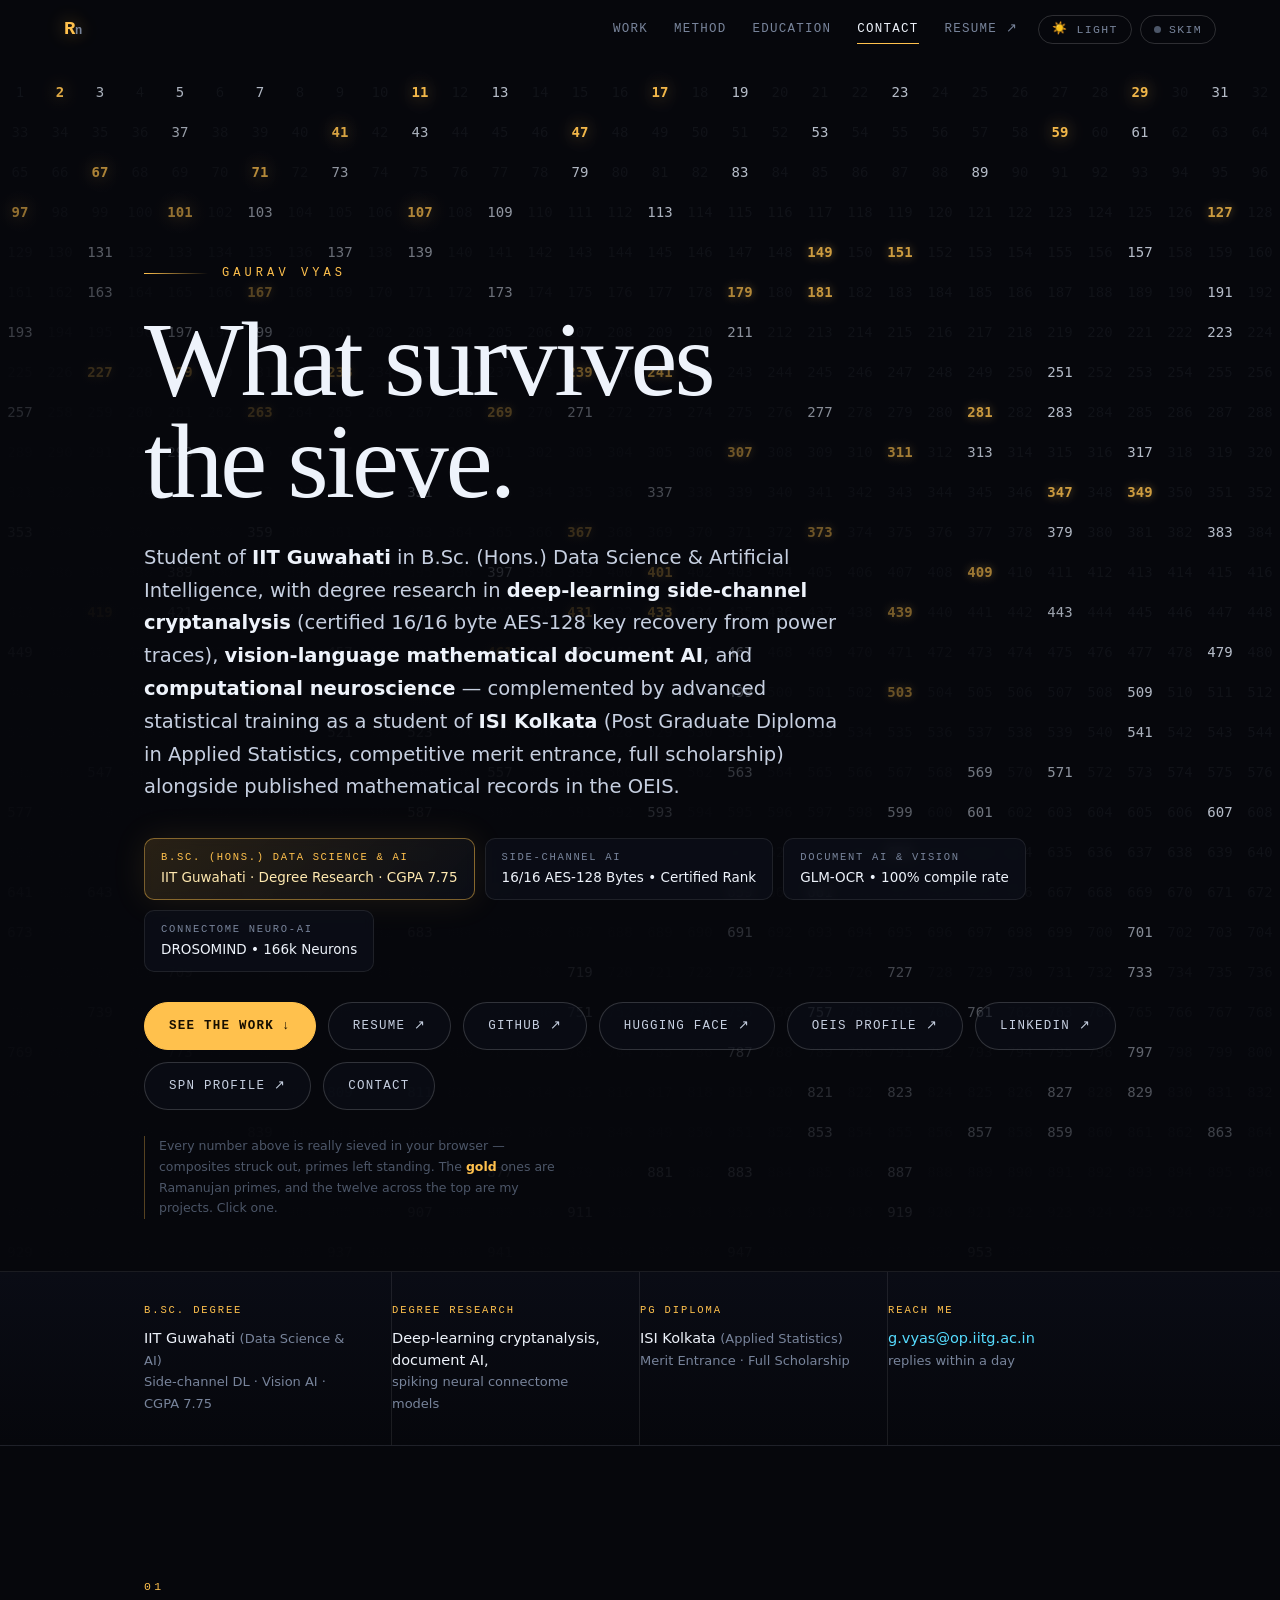
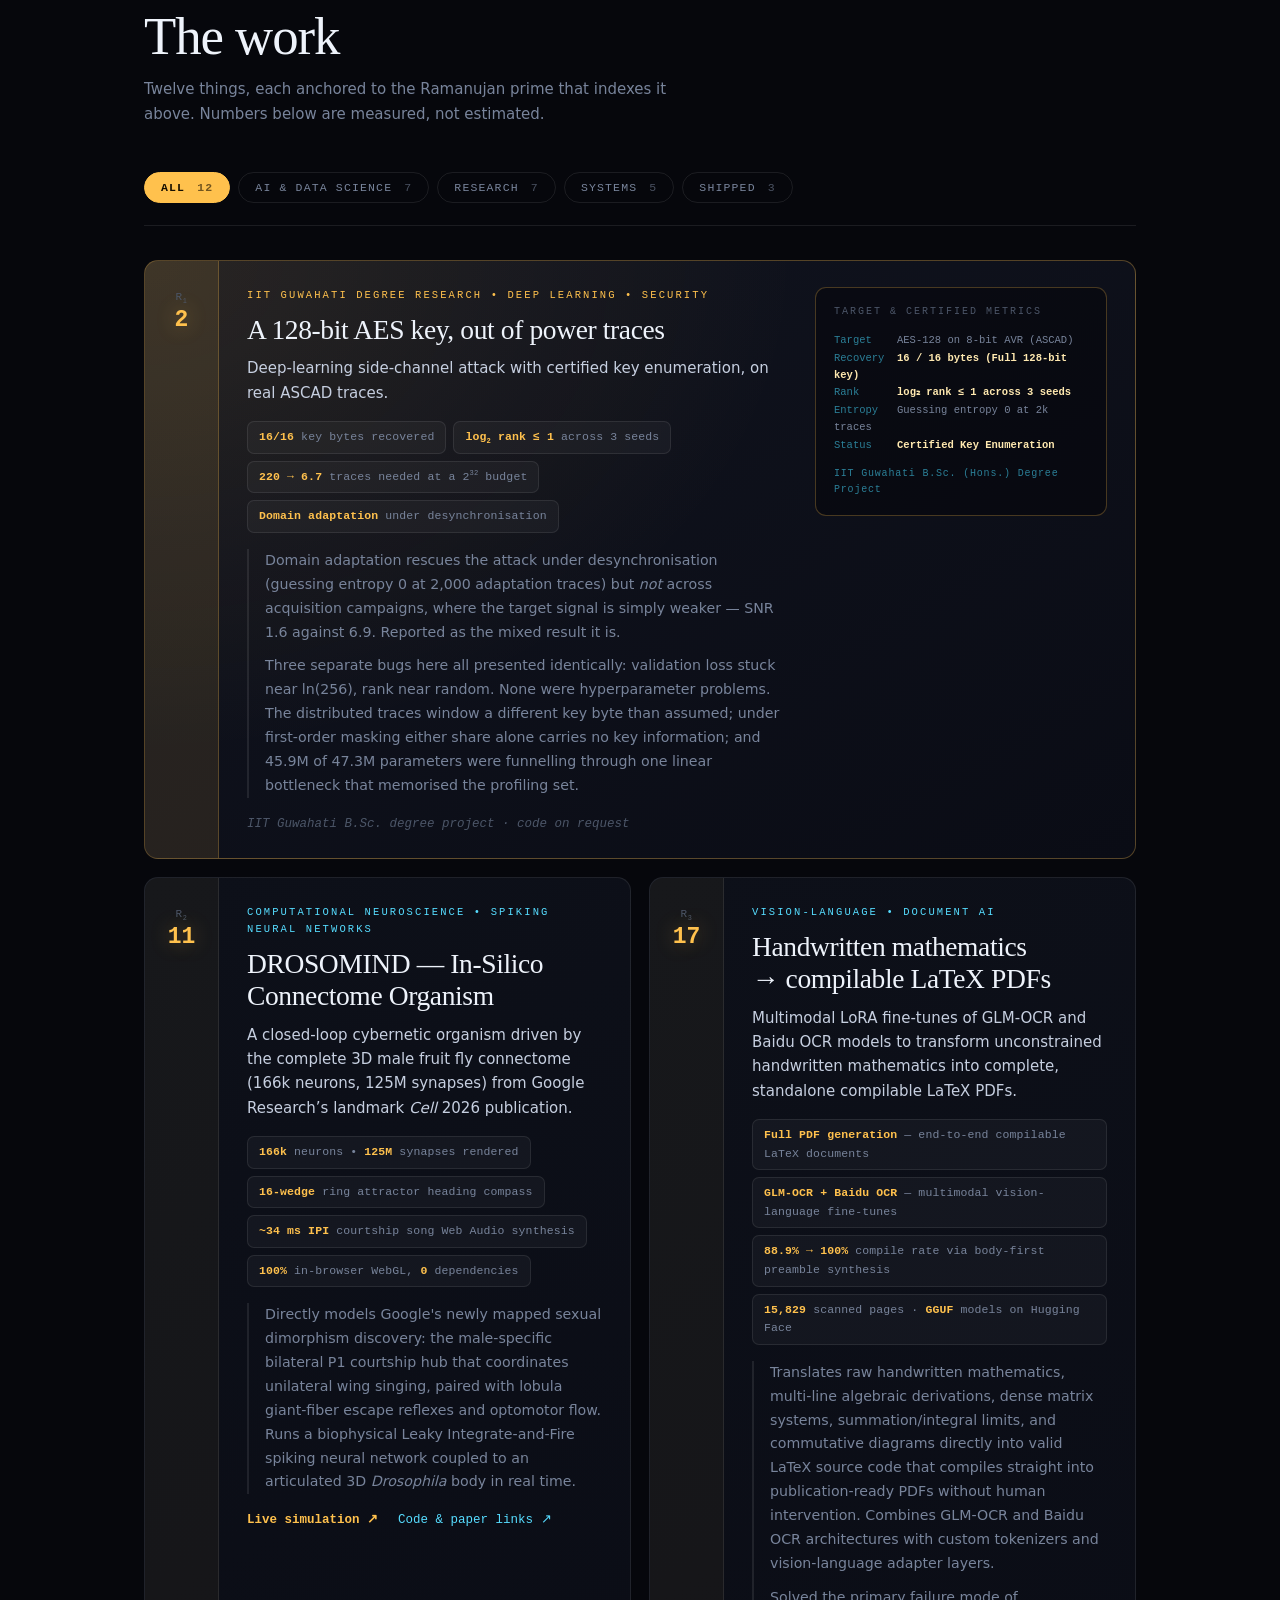
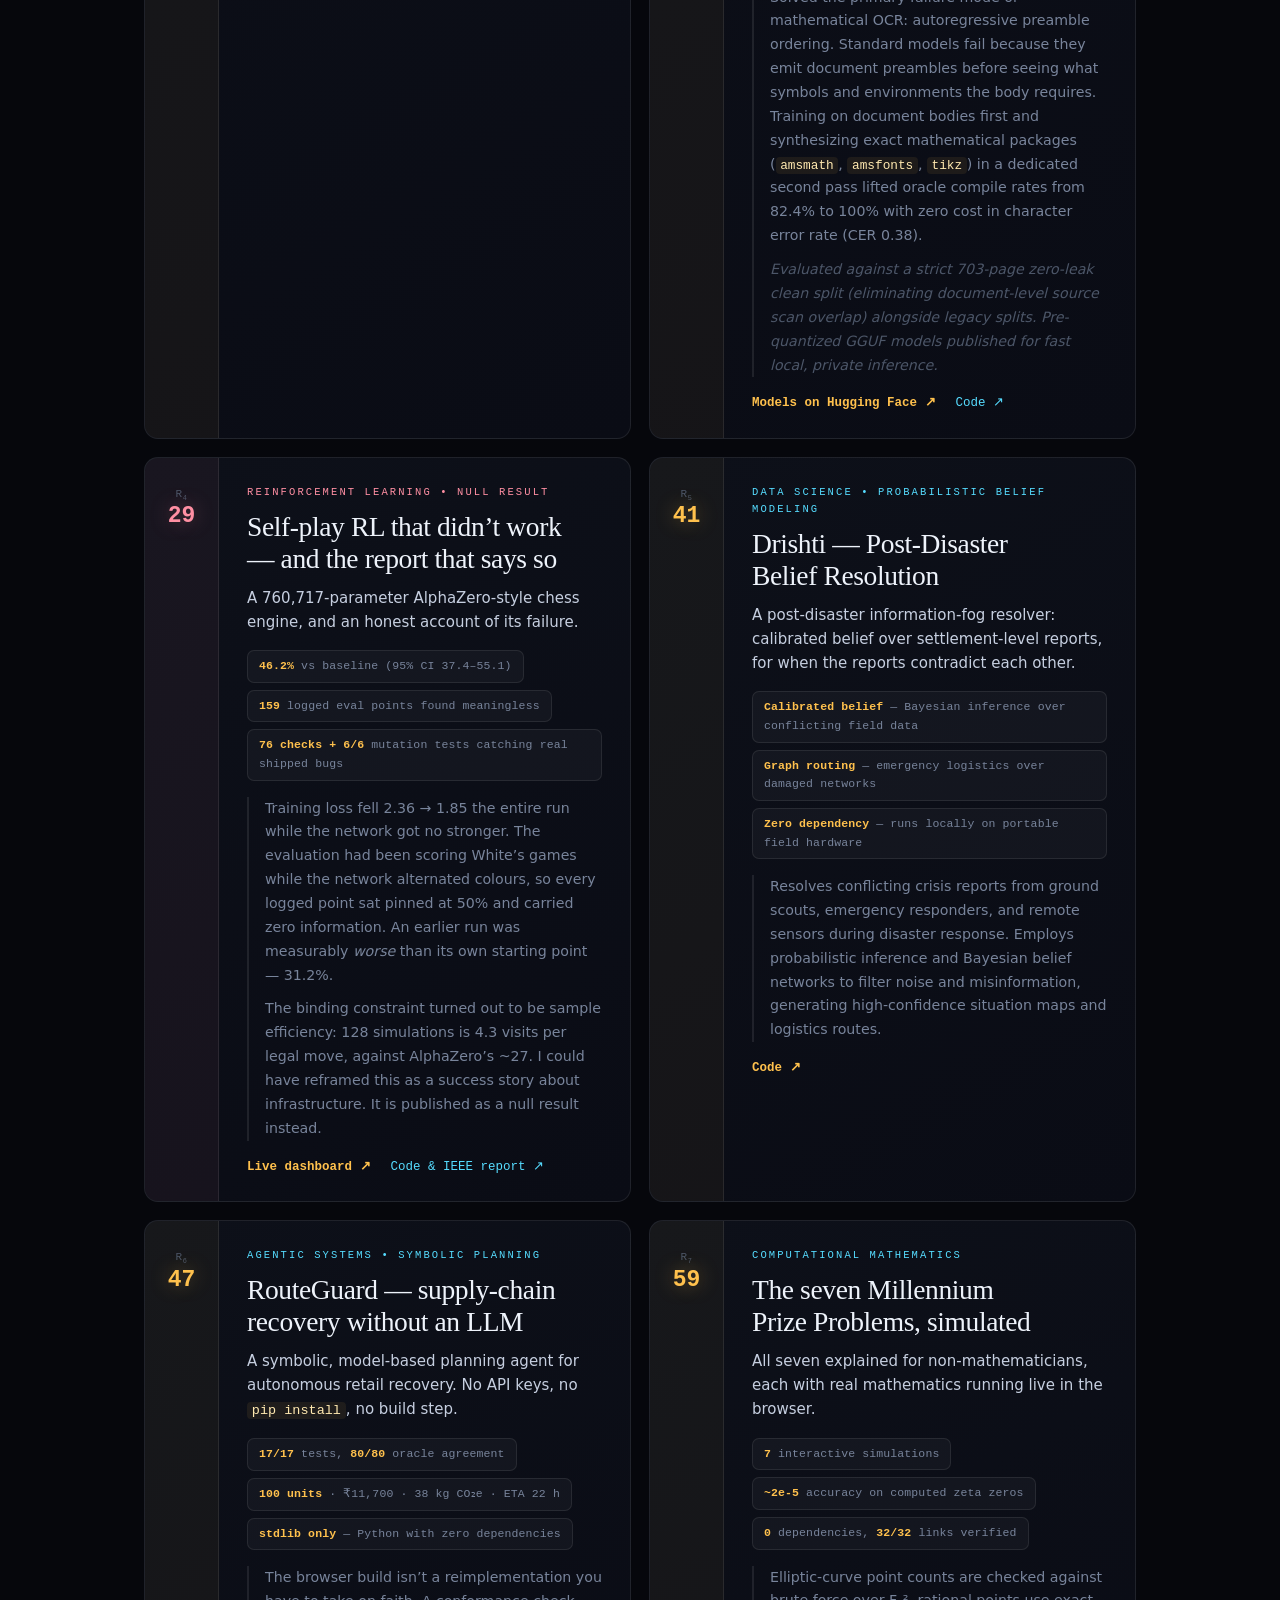
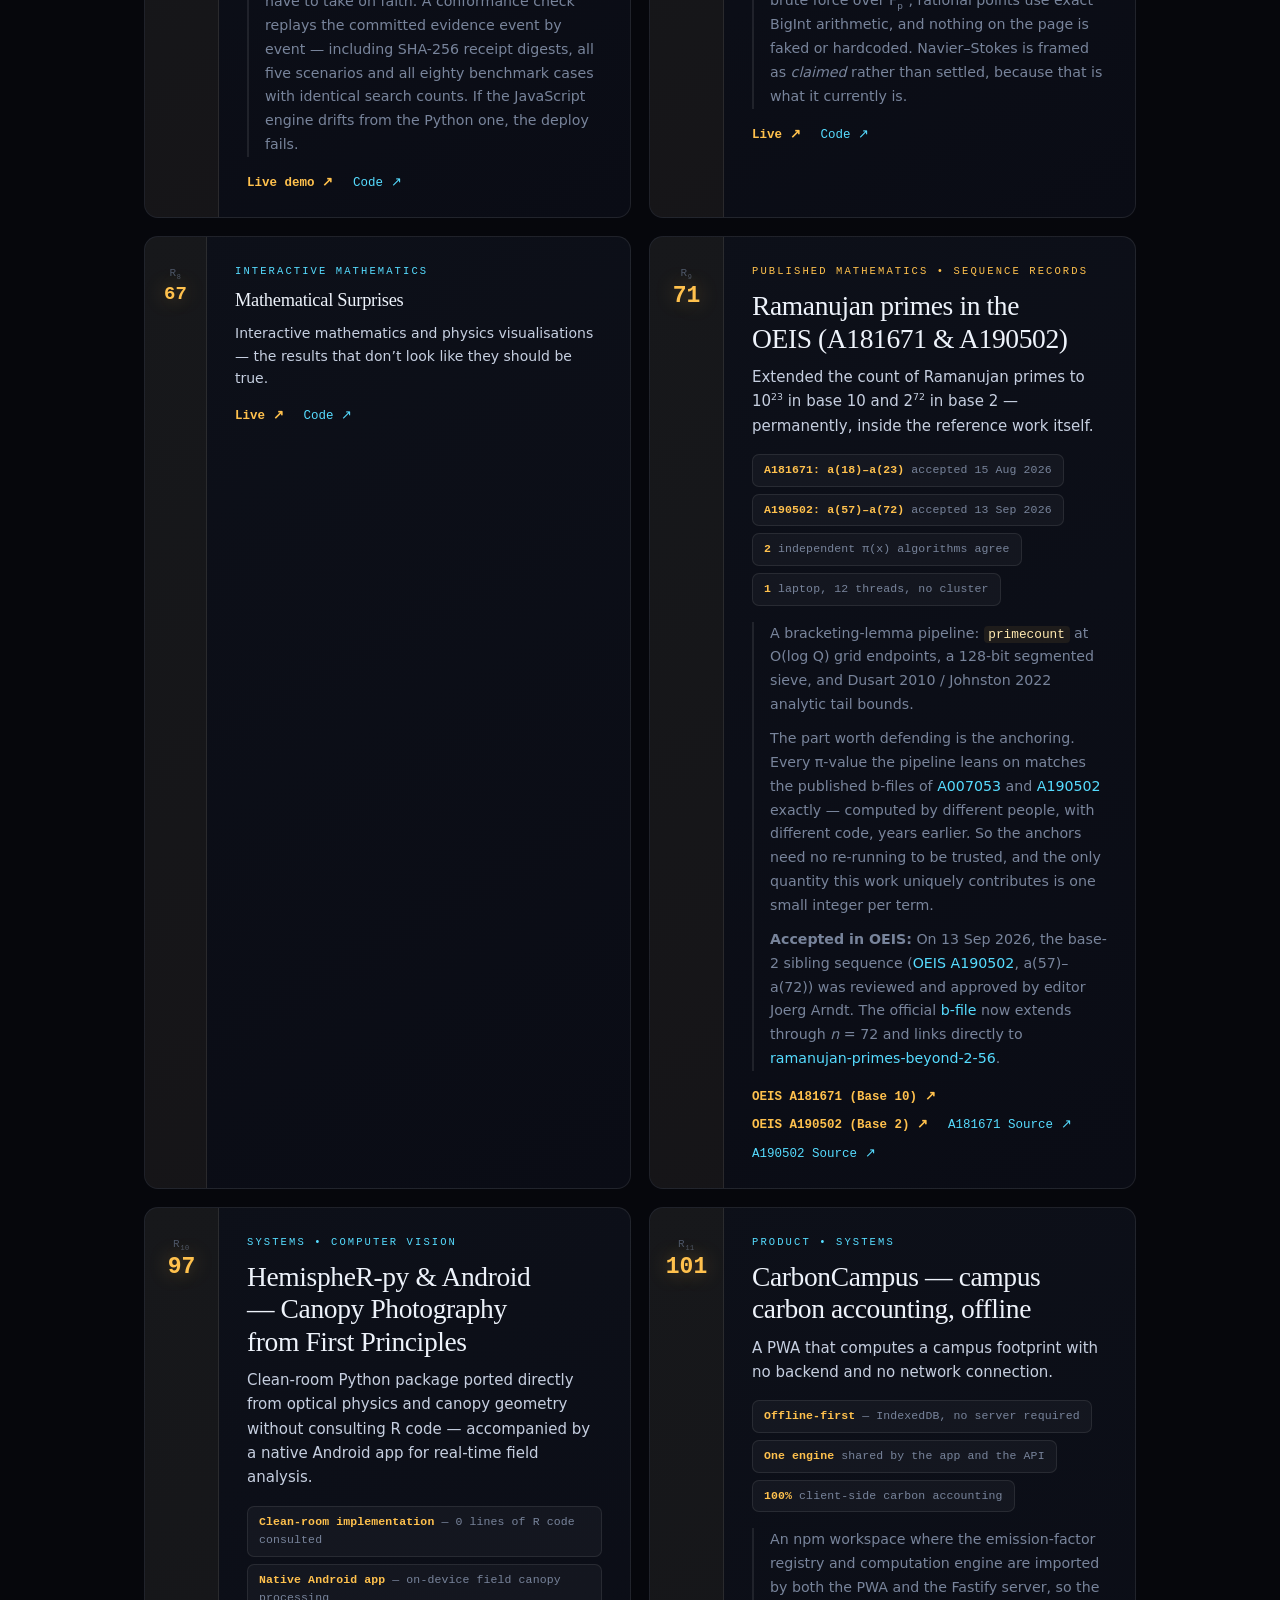
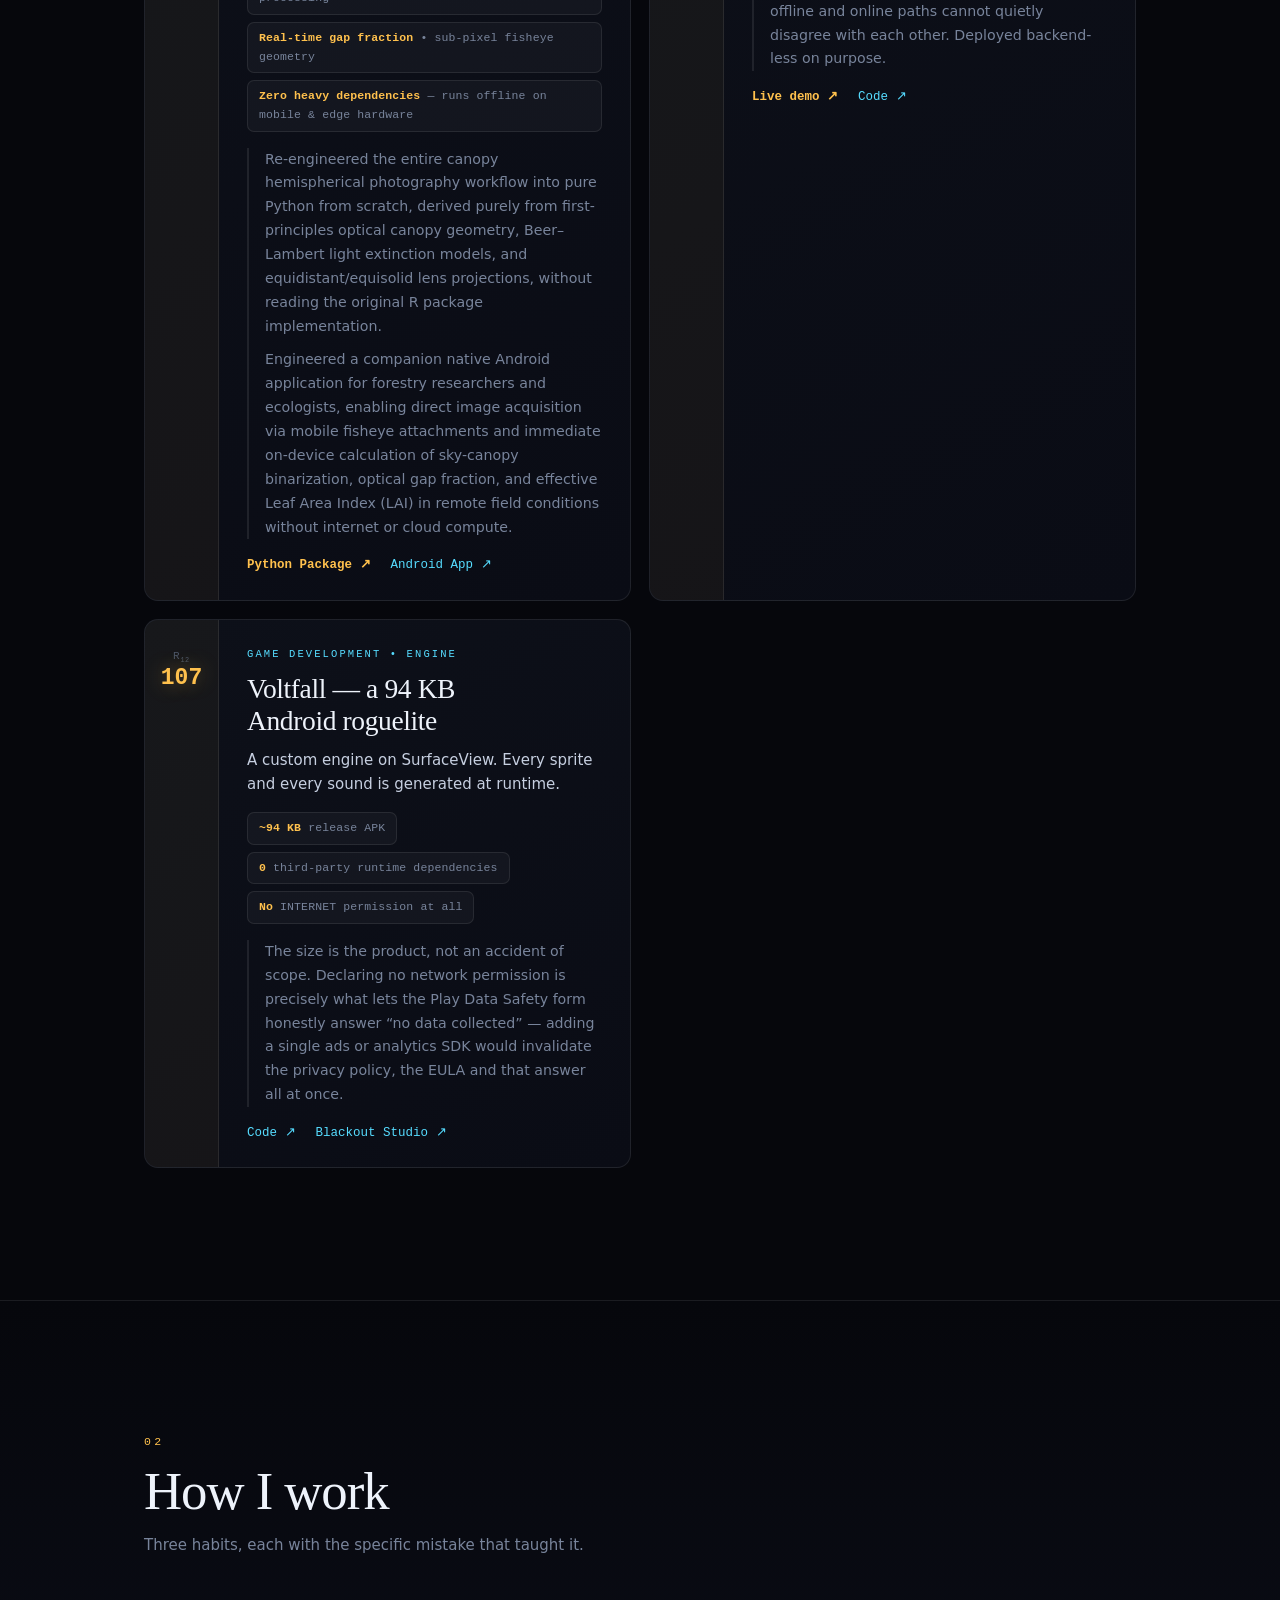
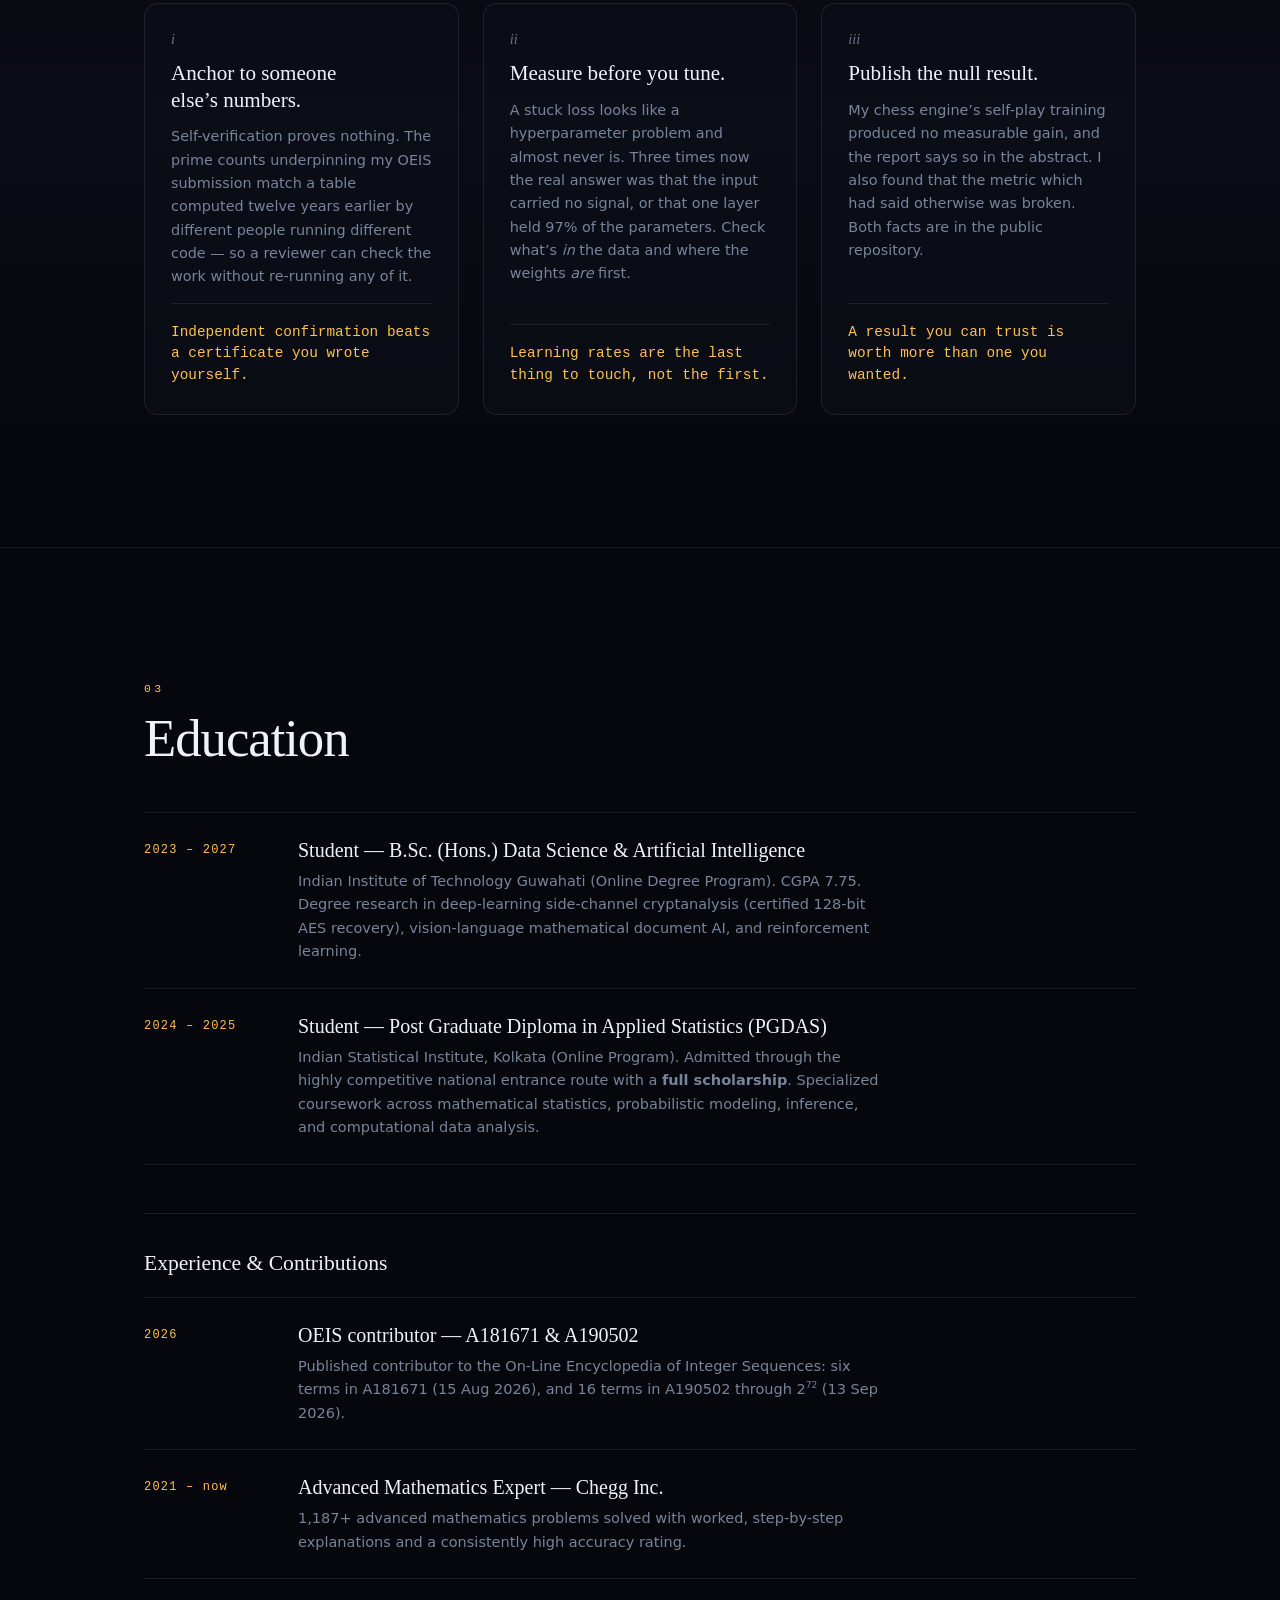
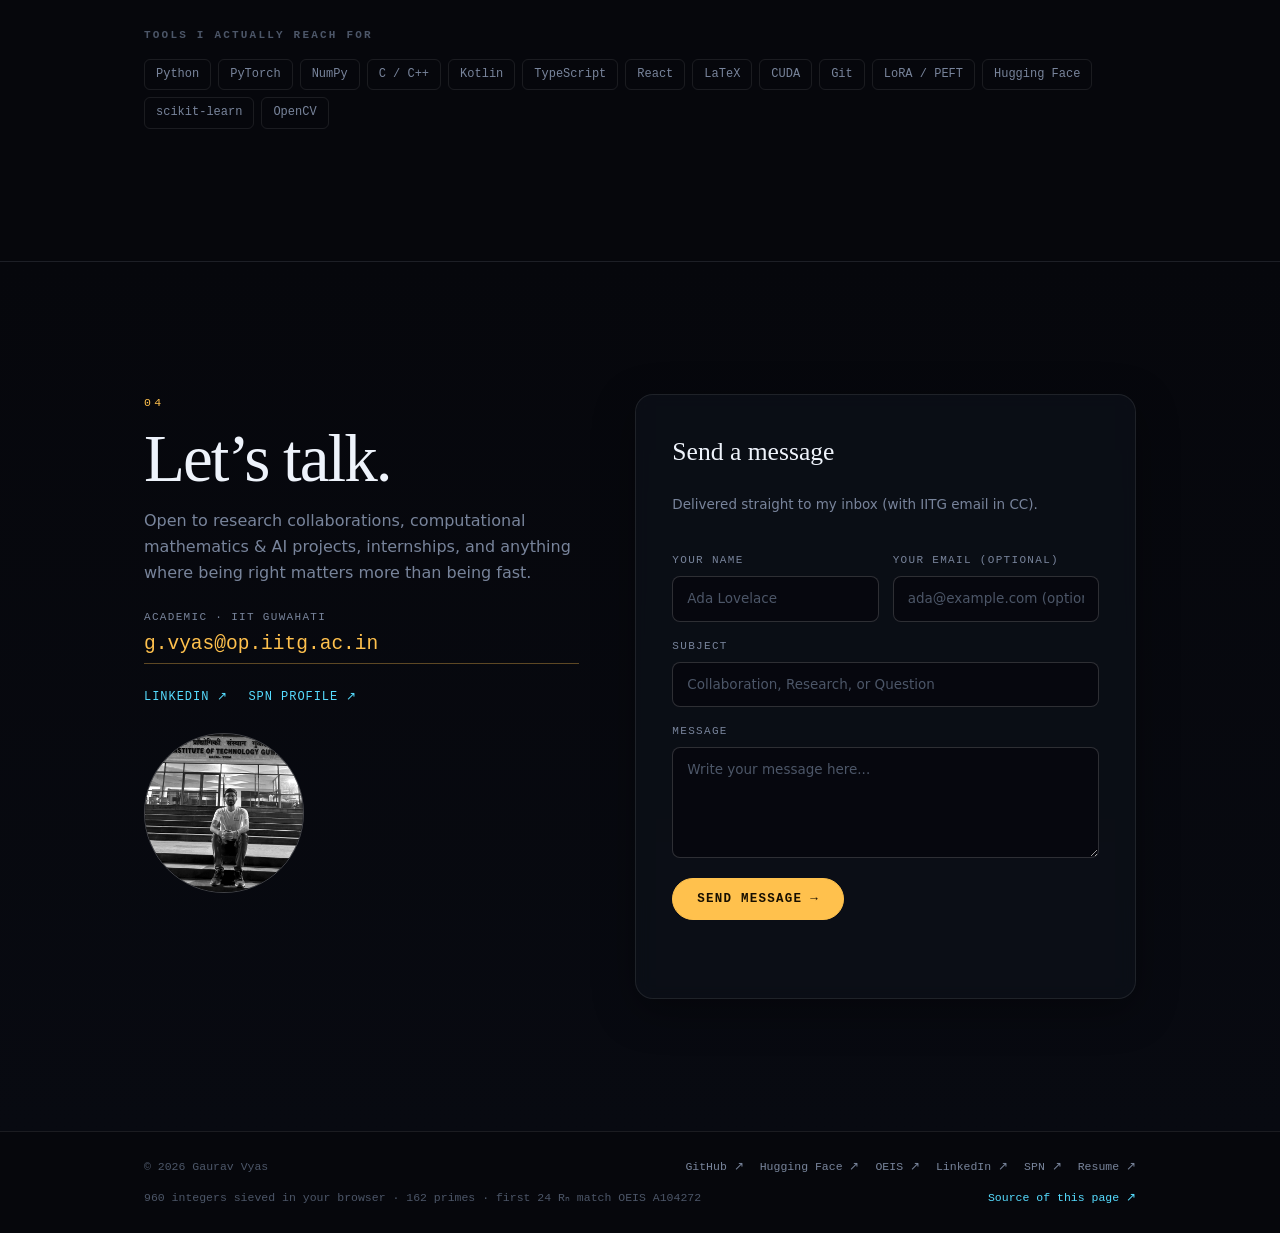
==== index.html @ 111c4a94 "feat: prioritize BSc Data Science & AI degree, reorder #work with AI/DS on top, math in middle, OEIS" ====
<!DOCTYPE html>
<html lang="en" data-nav="">
<head>
<meta charset="utf-8">
<meta name="viewport" content="width=device-width, initial-scale=1, viewport-fit=cover">
<title>Gaurav Vyas — What survives the sieve</title>
<meta name="description" content="Gaurav Vyas — B.Sc. (Hons.) Data Science &amp; AI at IIT Guwahati, PGDAS at ISI Kolkata (competitive merit entrance, full scholarship). Extended OEIS A181671 (to 10^23) and OEIS A190502 (to 2^72), recovered a 128-bit AES key from power traces, and publishes null results.">
<meta name="author" content="Gaurav Vyas">
<link rel="icon" href="assets/favicon.svg" type="image/svg+xml">
<meta name="theme-color" content="#06070c">

<meta property="og:type" content="website">
<meta property="og:title" content="Gaurav Vyas — What survives the sieve">
<meta property="og:description" content="Extended OEIS A181671 (10^23) and A190502 (2^72). Recovered a 128-bit AES key from power traces. Publishes null results.">
<meta property="og:url" content="https://realgauravvyas.github.io/">
<meta property="og:image" content="https://realgauravvyas.github.io/assets/img/og.png">
<meta name="twitter:card" content="summary_large_image">

<link rel="preload" href="assets/css/style.css" as="style">
<link rel="stylesheet" href="assets/css/style.css">
</head>
<body>

<a class="skip-link" href="#work">Skip to the work</a>

<!-- ═══════════════════════════ CHROME ═══════════════════════════ -->
<header class="bar" id="bar">
  <a class="mark" href="#top" aria-label="Gaurav Vyas — top of page">
    <span class="mark-glyph">R</span><span class="mark-sub">n</span>
  </a>
  <nav class="bar-nav" aria-label="Sections">
    <a href="#work">Work</a>
    <a href="#method">Method</a>
    <a href="#education">Education</a>
    <a href="#contact">Contact</a>
    <a href="assets/Gaurav_Vyas_Resume.pdf" target="_blank" rel="noopener">Resume ↗</a>
  </nav>
  <div class="bar-actions">
    <button class="theme-toggle" id="themeToggle" type="button" aria-pressed="false"
            title="Toggle Light / Dark mode (press T)">
      <span class="theme-icon" aria-hidden="true">☀️</span>
      <span class="theme-label">Light</span>
    </button>
    <button class="skim-toggle" id="skimToggle" type="button" aria-pressed="false"
            title="Condense the page to hard facts only (press S)">
      <span class="skim-dot" aria-hidden="true"></span>
      <span class="skim-label">Skim</span>
    </button>
  </div>
</header>

<!-- ═══════════════════════════ HERO ═══════════════════════════ -->
<section class="hero" id="top">
  <canvas class="sieve-base" id="sieveBase" aria-hidden="true"></canvas>
  <canvas class="sieve-glow" id="sieveGlow" aria-hidden="true"></canvas>
  <div class="hero-vignette" aria-hidden="true"></div>

  <div class="hero-inner">
    <p class="eyebrow">
      <span class="eyebrow-rule" aria-hidden="true"></span>
      Gaurav Vyas
    </p>

    <h1 class="display">
      What survives<br>the&nbsp;sieve.
    </h1>

    <p class="lede">
      Student of <strong>IIT&nbsp;Guwahati</strong> in B.Sc. (Hons.) Data Science &amp; Artificial Intelligence, with degree research in <strong>deep-learning side-channel cryptanalysis</strong> (certified 16/16 byte AES-128 key recovery from power traces), <strong>vision-language mathematical document AI</strong>, and <strong>computational neuroscience</strong> — complemented by advanced statistical training as a student of <strong>ISI&nbsp;Kolkata</strong> (Post Graduate Diploma in Applied Statistics, competitive merit entrance, full scholarship) alongside published mathematical records in the OEIS.
    </p>

    <ul class="chips" aria-label="Headline credentials">
      <li class="chip chip-gold">
        <span class="chip-k">B.Sc. (Hons.) Data Science &amp; AI</span>
        <span class="chip-v">IIT Guwahati &middot; Degree Research &middot; CGPA 7.75</span>
      </li>
      <li class="chip">
        <span class="chip-k">Side-Channel AI</span>
        <span class="chip-v">16/16 AES-128 Bytes &bull; Certified Rank</span>
      </li>
      <li class="chip">
        <span class="chip-k">Document AI &amp; Vision</span>
        <span class="chip-v">GLM-OCR &bull; 100% compile rate</span>
      </li>
      <li class="chip">
        <span class="chip-k">Connectome Neuro-AI</span>
        <span class="chip-v">DROSOMIND &bull; 166k Neurons</span>
      </li>
    </ul>

    <div class="hero-cta">
      <a class="btn btn-primary" href="#work">See the work <span aria-hidden="true">↓</span></a>
      <a class="btn" href="assets/Gaurav_Vyas_Resume.pdf" target="_blank" rel="noopener">Resume ↗</a>
      <a class="btn" href="https://github.com/realgauravvyas" rel="noopener">GitHub ↗</a>
      <a class="btn" href="https://huggingface.co/ctogaurav" rel="noopener">Hugging Face ↗</a>
      <a class="btn" href="https://oeis.org/wiki/User:Gaurav_Vyas" rel="noopener">OEIS Profile ↗</a>
      <a class="btn" href="https://www.linkedin.com/in/iitg" rel="noopener">LinkedIn ↗</a>
      <a class="btn" href="https://www.socialpsychology.org/member/gaurav-vyas" rel="noopener">SPN Profile ↗</a>
      <a class="btn" href="#contact">Contact</a>
    </div>

    <p class="hero-hint full-only" id="heroHint">
      Every number above is really sieved in your browser — composites struck out,
      primes left standing. The <b class="gold">gold</b> ones are Ramanujan primes,
      and the twelve across the top are my projects. Click one.
    </p>
  </div>

  <!-- live computation readout -->
  <output class="readout" id="readout" aria-live="off">
    <span class="readout-row"><span class="readout-k">sieve</span><span class="readout-v" id="roPhase">initialising</span></span>
    <span class="readout-row"><span class="readout-k">π(N)</span><span class="readout-v" id="roPi">—</span></span>
    <span class="readout-row"><span class="readout-k">Ramanujan</span><span class="readout-v" id="roR">—</span></span>
    <span class="readout-row readout-check"><span class="readout-k">check</span><span class="readout-v" id="roVerify">—</span></span>
  </output>

</section>

<!-- ═══════════════════════════ LEDGER ═══════════════════════════ -->
<section class="ledger" aria-label="At a glance">
  <div class="wrap ledger-grid">
    <div class="ledger-item">
      <dt>B.Sc. Degree</dt>
      <dd>IIT Guwahati <span class="muted">(Data Science &amp; AI)</span><br>
          <span class="muted">Side-channel DL &middot; Vision AI &middot; CGPA 7.75</span></dd>
    </div>
    <div class="ledger-item">
      <dt>Degree Research</dt>
      <dd>Deep-learning cryptanalysis, document AI,<br><span class="muted">spiking neural connectome models</span></dd>
    </div>
    <div class="ledger-item">
      <dt>PG Diploma</dt>
      <dd>ISI Kolkata <span class="muted">(Applied Statistics)</span><br>
          <span class="muted">Merit Entrance &middot; Full Scholarship</span></dd>
    </div>
    <div class="ledger-item">
      <dt>Reach me</dt>
      <dd><a href="mailto:g.vyas@op.iitg.ac.in">g.vyas@op.iitg.ac.in</a><br><span class="muted">replies within a day</span></dd>
    </div>
  </div>
</section>

<!-- ═══════════════════════════ WORK ═══════════════════════════ -->
<section class="section" id="work">
  <div class="wrap">
    <header class="sec-head">
      <p class="sec-idx">01</p>
      <h2 class="sec-title">The work</h2>
      <p class="sec-note full-only">
        Twelve things, each anchored to the Ramanujan prime that indexes it above.
        Numbers below are measured, not estimated.
      </p>
    </header>

    <div class="filters" role="group" aria-label="Filter projects by kind">
      <button class="filter is-on" data-filter="all" type="button">All <span class="filter-n">12</span></button>
      <button class="filter" data-filter="ml" type="button">AI &amp; Data Science</button>
      <button class="filter" data-filter="research" type="button">Research</button>
      <button class="filter" data-filter="systems" type="button">Systems</button>
      <button class="filter" data-filter="shipped" type="button">Shipped</button>
    </div>

    <ol class="cards" id="cards">

      <!-- ── R1 = 2 ─────────────────────────────── -->
      <li class="card card-feature" data-r="2" data-kind="research ml" id="p-scakr">
        <div class="card-rail" aria-hidden="true"><span class="rail-r">R<sub>1</sub></span><span class="rail-n">2</span></div>
        <div class="card-body cf-grid">
         <div class="cf-main">
          <p class="kicker kicker-gold">IIT Guwahati Degree Research &bull; Deep Learning &bull; Security</p>
          <h3 class="card-title">A 128-bit AES key, out of power traces</h3>
          <p class="card-line">
            Deep-learning side-channel attack with certified key enumeration, on real ASCAD traces.
          </p>
          <ul class="metrics">
            <li><b>16/16</b> key bytes recovered</li>
            <li><b>log<sub>2</sub> rank ≤ 1</b> across 3 seeds</li>
            <li><b>220 → 6.7</b> traces needed at a 2<sup>32</sup> budget</li>
            <li><b>Domain adaptation</b> under desynchronisation</li>
          </ul>
          <div class="card-detail full-only">
            <p>
              Domain adaptation rescues the attack under desynchronisation (guessing entropy 0 at
              2,000 adaptation traces) but <em>not</em> across acquisition campaigns, where the
              target signal is simply weaker — SNR 1.6 against 6.9. Reported as the mixed result it is.
            </p>
            <p>
              Three separate bugs here all presented identically: validation loss stuck near
              ln(256), rank near random. None were hyperparameter problems. The distributed traces
              window a different key byte than assumed; under first-order masking either share alone
              carries no key information; and 45.9M of 47.3M parameters were funnelling through one
              linear bottleneck that memorised the profiling set.
            </p>
          </div>
          <p class="links">
            <span class="link-note">IIT Guwahati B.Sc. degree project · code on request</span>
          </p>
         </div>

         <aside class="cf-cite full-only" aria-label="Target and certified recovery metrics">
           <p class="cf-cite-head">Target &amp; Certified Metrics</p>
           <pre class="cf-cite-body"><span class="cf-f">Target</span>    AES-128 on 8-bit AVR (ASCAD)
<span class="cf-f">Recovery</span>  <b>16 / 16 bytes (Full 128-bit key)</b>
<span class="cf-f">Rank</span>      <b>log₂ rank ≤ 1 across 3 seeds</b>
<span class="cf-f">Entropy</span>   Guessing entropy 0 at 2k traces
<span class="cf-f">Status</span>    <b>Certified Key Enumeration</b></pre>
           <p class="cf-cite-foot">IIT Guwahati B.Sc. (Hons.) Degree Project</p>
         </aside>
        </div>
      </li>

      <!-- ── R2 = 11 ────────────────────────────── -->
      <li class="card" data-r="11" data-kind="ml research" id="p-drosomind">
        <div class="card-rail" aria-hidden="true"><span class="rail-r">R<sub>2</sub></span><span class="rail-n">11</span></div>
        <div class="card-body">
          <p class="kicker">Computational neuroscience &bull; Spiking Neural Networks</p>
          <h3 class="card-title">DROSOMIND — In-Silico Connectome Organism</h3>
          <p class="card-line">
            A closed-loop cybernetic organism driven by the complete 3D male fruit fly connectome
            (166k neurons, 125M synapses) from Google Research’s landmark <i>Cell</i> 2026 publication.
          </p>
          <ul class="metrics">
            <li><b>166k</b> neurons &bull; <b>125M</b> synapses rendered</li>
            <li><b>16-wedge</b> ring attractor heading compass</li>
            <li><b>~34 ms IPI</b> courtship song Web Audio synthesis</li>
            <li><b>100%</b> in-browser WebGL, <b>0</b> dependencies</li>
          </ul>
          <div class="card-detail full-only">
            <p>
              Directly models Google's newly mapped sexual dimorphism discovery: the male-specific bilateral
              P1 courtship hub that coordinates unilateral wing singing, paired with lobula giant-fiber
              escape reflexes and optomotor flow. Runs a biophysical Leaky Integrate-and-Fire spiking
              neural network coupled to an articulated 3D <i>Drosophila</i> body in real time.
            </p>
          </div>
          <p class="links">
            <a class="link-strong" href="https://realgauravvyas.github.io/drosomind/" rel="noopener">Live simulation ↗</a>
            <a href="https://github.com/realgauravvyas/drosomind" rel="noopener">Code &amp; paper links ↗</a>
          </p>
        </div>
      </li>

      <!-- ── R3 = 17 ────────────────────────────── -->
      <li class="card" data-r="17" data-kind="ml systems" id="p-ocr">
        <div class="card-rail" aria-hidden="true"><span class="rail-r">R<sub>3</sub></span><span class="rail-n">17</span></div>
        <div class="card-body">
          <p class="kicker">Vision-Language &bull; Document AI</p>
          <h3 class="card-title">Handwritten mathematics → compilable LaTeX PDFs</h3>
          <p class="card-line">
            Multimodal LoRA fine-tunes of GLM-OCR and Baidu OCR models to transform unconstrained handwritten mathematics into complete, standalone compilable LaTeX PDFs.
          </p>
          <ul class="metrics">
            <li><b>Full PDF generation</b> — end-to-end compilable LaTeX documents</li>
            <li><b>GLM-OCR + Baidu OCR</b> — multimodal vision-language fine-tunes</li>
            <li><b>88.9% → 100%</b> compile rate via body-first preamble synthesis</li>
            <li><b>15,829</b> scanned pages · <b>GGUF</b> models on Hugging Face</li>
          </ul>
          <div class="card-detail full-only">
            <p>
              Translates raw handwritten mathematics, multi-line algebraic derivations, dense matrix systems,
              summation/integral limits, and commutative diagrams directly into valid LaTeX source code
              that compiles straight into publication-ready PDFs without human intervention. Combines
              GLM-OCR and Baidu OCR architectures with custom tokenizers and vision-language adapter layers.
            </p>
            <p>
              Solved the primary failure mode of mathematical OCR: autoregressive preamble ordering. Standard models fail
              because they emit document preambles before seeing what symbols and environments the body requires.
              Training on document bodies first and synthesizing exact mathematical packages (<code>amsmath</code>,
              <code>amsfonts</code>, <code>tikz</code>) in a dedicated second pass lifted oracle compile rates from 82.4%
              to 100% with zero cost in character error rate (CER 0.38).
            </p>
            <p class="card-caveat">
              Evaluated against a strict 703-page zero-leak clean split (eliminating document-level source scan overlap)
              alongside legacy splits. Pre-quantized GGUF models published for fast local, private inference.
            </p>
          </div>
          <p class="links">
            <a class="link-strong" href="https://huggingface.co/ctogaurav" rel="noopener">Models on Hugging Face ↗</a>
            <a href="https://github.com/realgauravvyas/ocr2tex" rel="noopener">Code ↗</a>
          </p>
        </div>
      </li>

      <!-- ── R4 = 29 ────────────────────────────── -->
      <li class="card card-null" data-r="29" data-kind="research ml" id="p-chess">
        <div class="card-rail" aria-hidden="true"><span class="rail-r">R<sub>4</sub></span><span class="rail-n">29</span></div>
        <div class="card-body">
          <p class="kicker kicker-null">Reinforcement Learning &bull; Null result</p>
          <h3 class="card-title">Self-play RL that didn’t work — and the report that says so</h3>
          <p class="card-line">
            A 760,717-parameter AlphaZero-style chess engine, and an honest account of its failure.
          </p>
          <ul class="metrics">
            <li><b>46.2%</b> vs baseline (95% CI 37.4–55.1)</li>
            <li><b>159</b> logged eval points found meaningless</li>
            <li><b>76 checks + 6/6</b> mutation tests catching real shipped bugs</li>
          </ul>
          <div class="card-detail full-only">
            <p>
              Training loss fell 2.36 → 1.85 the entire run while the network got no stronger. The
              evaluation had been scoring White’s games while the network alternated colours, so
              every logged point sat pinned at 50% and carried zero information. An earlier run was
              measurably <em>worse</em> than its own starting point — 31.2%.
            </p>
            <p>
              The binding constraint turned out to be sample efficiency: 128 simulations is 4.3
              visits per legal move, against AlphaZero’s ~27. I could have reframed this as a
              success story about infrastructure. It is published as a null result instead.
            </p>
          </div>
          <p class="links">
            <a class="link-strong" href="https://realgauravvyas.github.io/chess-ai/" rel="noopener">Live dashboard ↗</a>
            <a href="https://github.com/realgauravvyas/chess-ai" rel="noopener">Code &amp; IEEE report ↗</a>
          </p>
        </div>
      </li>

      <!-- ── R5 = 41 ────────────────────────────── -->
      <li class="card" data-r="41" data-kind="research ml" id="p-drishti">
        <div class="card-rail" aria-hidden="true"><span class="rail-r">R<sub>5</sub></span><span class="rail-n">41</span></div>
        <div class="card-body">
          <p class="kicker">Data Science &bull; Probabilistic Belief Modeling</p>
          <h3 class="card-title">Drishti — Post-Disaster Belief Resolution</h3>
          <p class="card-line">
            A post-disaster information-fog resolver: calibrated belief over settlement-level
            reports, for when the reports contradict each other.
          </p>
          <ul class="metrics">
            <li><b>Calibrated belief</b> — Bayesian inference over conflicting field data</li>
            <li><b>Graph routing</b> — emergency logistics over damaged networks</li>
            <li><b>Zero dependency</b> — runs locally on portable field hardware</li>
          </ul>
          <div class="card-detail full-only">
            <p>
              Resolves conflicting crisis reports from ground scouts, emergency responders, and remote sensors during disaster response. Employs probabilistic inference and Bayesian belief networks to filter noise and misinformation, generating high-confidence situation maps and logistics routes.
            </p>
          </div>
          <p class="links"><a class="link-strong" href="https://github.com/realgauravvyas/drishti" rel="noopener">Code ↗</a></p>
        </div>
      </li>

      <!-- ── R6 = 47 ────────────────────────────── -->
      <li class="card" data-r="47" data-kind="systems ml" id="p-routeguard">
        <div class="card-rail" aria-hidden="true"><span class="rail-r">R<sub>6</sub></span><span class="rail-n">47</span></div>
        <div class="card-body">
          <p class="kicker">Agentic systems &bull; Symbolic Planning</p>
          <h3 class="card-title">RouteGuard — supply-chain recovery without an LLM</h3>
          <p class="card-line">
            A symbolic, model-based planning agent for autonomous retail recovery.
            No API keys, no <code>pip install</code>, no build step.
          </p>
          <ul class="metrics">
            <li><b>17/17</b> tests, <b>80/80</b> oracle agreement</li>
            <li><b>100 units</b> · ₹11,700 · 38 kg CO₂e · ETA 22 h</li>
            <li><b>stdlib only</b> — Python with zero dependencies</li>
          </ul>
          <div class="card-detail full-only">
            <p>
              The browser build isn’t a reimplementation you have to take on faith. A conformance
              check replays the committed evidence event by event — including SHA-256 receipt
              digests, all five scenarios and all eighty benchmark cases with identical search
              counts. If the JavaScript engine drifts from the Python one, the deploy fails.
            </p>
          </div>
          <p class="links">
            <a class="link-strong" href="https://realgauravvyas.github.io/TechTitan-RouteGuard-Agentic/" rel="noopener">Live demo ↗</a>
            <a href="https://github.com/realgauravvyas/TechTitan-RouteGuard-Agentic" rel="noopener">Code ↗</a>
          </p>
        </div>
      </li>

      <!-- ── R7 = 59 ────────────────────────────── -->
      <li class="card" data-r="59" data-kind="research" id="p-millennium">
        <div class="card-rail" aria-hidden="true"><span class="rail-r">R<sub>7</sub></span><span class="rail-n">59</span></div>
        <div class="card-body">
          <p class="kicker">Computational Mathematics</p>
          <h3 class="card-title">The seven Millennium Prize Problems, simulated</h3>
          <p class="card-line">
            All seven explained for non-mathematicians, each with real mathematics running live
            in the browser.
          </p>
          <ul class="metrics">
            <li><b>7</b> interactive simulations</li>
            <li><b>~2e-5</b> accuracy on computed zeta zeros</li>
            <li><b>0</b> dependencies, <b>32/32</b> links verified</li>
          </ul>
          <div class="card-detail full-only">
            <p>
              Elliptic-curve point counts are checked against brute force over F<sub>p</sub>²,
              rational points use exact BigInt arithmetic, and nothing on the page is faked or
              hardcoded. Navier–Stokes is framed as <em>claimed</em> rather than settled, because
              that is what it currently is.
            </p>
          </div>
          <p class="links">
            <a class="link-strong" href="https://realgauravvyas.github.io/MillenniumProblems/" rel="noopener">Live ↗</a>
            <a href="https://github.com/realgauravvyas/MillenniumProblems" rel="noopener">Code ↗</a>
          </p>
        </div>
      </li>

      <!-- ── R8 = 67 ────────────────────────────── -->
      <li class="card card-compact" data-r="67" data-kind="research shipped" id="p-surprises">
        <div class="card-rail" aria-hidden="true"><span class="rail-r">R<sub>8</sub></span><span class="rail-n">67</span></div>
        <div class="card-body">
          <p class="kicker">Interactive Mathematics</p>
          <h3 class="card-title">Mathematical Surprises</h3>
          <p class="card-line">
            Interactive mathematics and physics visualisations — the results that don’t look
            like they should be true.
          </p>
          <p class="links">
            <a class="link-strong" href="https://mathematical-surprises.vercel.app" rel="noopener">Live ↗</a>
            <a href="https://github.com/realgauravvyas/mathematical-surprises" rel="noopener">Code ↗</a>
          </p>
        </div>
      </li>

      <!-- ── R9 = 71 ────────────────────────────── -->
      <li class="card" data-r="71" data-kind="research" id="p-oeis">
        <div class="card-rail" aria-hidden="true"><span class="rail-r">R<sub>9</sub></span><span class="rail-n">71</span></div>
        <div class="card-body">
          <p class="kicker kicker-gold">Published mathematics &bull; Sequence Records</p>
          <h3 class="card-title">Ramanujan primes in the OEIS (A181671 &amp; A190502)</h3>
          <p class="card-line">
            Extended the count of Ramanujan primes to 10<sup>23</sup> in base 10 and 2<sup>72</sup> in base 2 —
            permanently, inside the reference work itself.
          </p>
          <ul class="metrics">
            <li><b>A181671: a(18)–a(23)</b> accepted 15 Aug 2026</li>
            <li><b>A190502: a(57)–a(72)</b> accepted 13 Sep 2026</li>
            <li><b>2</b> independent π(x) algorithms agree</li>
            <li><b>1</b> laptop, 12 threads, no cluster</li>
          </ul>
          <div class="card-detail full-only">
            <p>
              A bracketing-lemma pipeline: <code>primecount</code> at O(log&nbsp;Q) grid endpoints,
              a 128-bit segmented sieve, and Dusart 2010 / Johnston 2022 analytic tail bounds.
            </p>
            <p>
              The part worth defending is the anchoring. Every π-value the pipeline leans on matches
              the published b-files of <a href="https://oeis.org/A007053" rel="noopener">A007053</a>
              and <a href="https://oeis.org/A190502" rel="noopener">A190502</a>
              exactly — computed by different people, with different code, years earlier.
              So the anchors need no re-running to be trusted, and the only quantity this work
              uniquely contributes is one small integer per term.
            </p>
            <p class="card-note">
              <b>Accepted in OEIS:</b> On 13 Sep 2026, the base-2 sibling sequence (<a href="https://oeis.org/A190502" rel="noopener">OEIS A190502</a>, a(57)–a(72)) was reviewed and approved by editor Joerg Arndt. The official <a href="https://oeis.org/A190502/b190502.txt" rel="noopener">b-file</a> now extends through <i>n</i>&nbsp;=&nbsp;72 and links directly to <a href="https://github.com/realgauravvyas/ramanujan-primes-beyond-2-56" rel="noopener">ramanujan-primes-beyond-2-56</a>.
            </p>
          </div>
          <p class="links">
            <a class="link-strong" href="https://oeis.org/A181671" rel="noopener">OEIS A181671 (Base 10) ↗</a>
            <a class="link-strong" href="https://oeis.org/A190502" rel="noopener">OEIS A190502 (Base 2) ↗</a>
            <a href="https://github.com/realgauravvyas/ramanujan-primes-beyond-1e19" rel="noopener">A181671 Source ↗</a>
            <a href="https://github.com/realgauravvyas/ramanujan-primes-beyond-2-56" rel="noopener">A190502 Source ↗</a>
          </p>
        </div>
      </li>

      <!-- ── R10 = 97 ───────────────────────────── -->
      <li class="card" data-r="97" data-kind="systems ml" id="p-hemispher">
        <div class="card-rail" aria-hidden="true"><span class="rail-r">R<sub>10</sub></span><span class="rail-n">97</span></div>
        <div class="card-body">
          <p class="kicker">Systems &bull; Computer Vision</p>
          <h3 class="card-title">HemispheR-py &amp; Android — Canopy Photography from First Principles</h3>
          <p class="card-line">
            Clean-room Python package ported directly from optical physics and canopy geometry without consulting R code — accompanied by a native Android app for real-time field analysis.
          </p>
          <ul class="metrics">
            <li><b>Clean-room implementation</b> — 0 lines of R code consulted</li>
            <li><b>Native Android app</b> — on-device field canopy processing</li>
            <li><b>Real-time gap fraction</b> &bull; sub-pixel fisheye geometry</li>
            <li><b>Zero heavy dependencies</b> — runs offline on mobile &amp; edge hardware</li>
          </ul>
          <div class="card-detail full-only">
            <p>
              Re-engineered the entire canopy hemispherical photography workflow into pure Python from scratch,
              derived purely from first-principles optical canopy geometry, Beer–Lambert light extinction models,
              and equidistant/equisolid lens projections, without reading the original R package implementation.
            </p>
            <p>
              Engineered a companion native Android application for forestry researchers and ecologists,
              enabling direct image acquisition via mobile fisheye attachments and immediate on-device
              calculation of sky-canopy binarization, optical gap fraction, and effective Leaf Area Index (LAI)
              in remote field conditions without internet or cloud compute.
            </p>
          </div>
          <p class="links">
            <a class="link-strong" href="https://github.com/realgauravvyas/hemispheR-py" rel="noopener">Python Package ↗</a>
            <a href="https://github.com/realgauravvyas/hemispheR-android" rel="noopener">Android App ↗</a>
          </p>
        </div>
      </li>

      <!-- ── R11 = 101 ──────────────────────────── -->
      <li class="card" data-r="101" data-kind="shipped systems" id="p-carbon">
        <div class="card-rail" aria-hidden="true"><span class="rail-r">R<sub>11</sub></span><span class="rail-n">101</span></div>
        <div class="card-body">
          <p class="kicker">Product &bull; Systems</p>
          <h3 class="card-title">CarbonCampus — campus carbon accounting, offline</h3>
          <p class="card-line">
            A PWA that computes a campus footprint with no backend and no network connection.
          </p>
          <ul class="metrics">
            <li><b>Offline-first</b> — IndexedDB, no server required</li>
            <li><b>One engine</b> shared by the app and the API</li>
            <li><b>100%</b> client-side carbon accounting</li>
          </ul>
          <div class="card-detail full-only">
            <p>
              An npm workspace where the emission-factor registry and computation engine are
              imported by both the PWA and the Fastify server, so the offline and online paths
              cannot quietly disagree with each other. Deployed backend-less on purpose.
            </p>
          </div>
          <p class="links">
            <a class="link-strong" href="https://realgauravvyas.github.io/carboncampus/" rel="noopener">Live demo ↗</a>
            <a href="https://github.com/realgauravvyas/carboncampus" rel="noopener">Code ↗</a>
          </p>
        </div>
      </li>

      <!-- ── R12 = 107 ──────────────────────────── -->
      <li class="card" data-r="107" data-kind="systems shipped" id="p-voltfall">
        <div class="card-rail" aria-hidden="true"><span class="rail-r">R<sub>12</sub></span><span class="rail-n">107</span></div>
        <div class="card-body">
          <p class="kicker">Game Development &bull; Engine</p>
          <h3 class="card-title">Voltfall — a 94 KB Android roguelite</h3>
          <p class="card-line">
            A custom engine on SurfaceView. Every sprite and every sound is generated at runtime.
          </p>
          <ul class="metrics">
            <li><b>~94 KB</b> release APK</li>
            <li><b>0</b> third-party runtime dependencies</li>
            <li><b>No</b> INTERNET permission at all</li>
          </ul>
          <div class="card-detail full-only">
            <p>
              The size is the product, not an accident of scope. Declaring no network permission is
              precisely what lets the Play Data Safety form honestly answer “no data collected” —
              adding a single ads or analytics SDK would invalidate the privacy policy, the EULA and
              that answer all at once.
            </p>
          </div>
          <p class="links">
            <a href="https://github.com/realgauravvyas/voltfall" rel="noopener">Code ↗</a>
            <a href="https://github.com/realgauravvyas/blackout-studio" rel="noopener">Blackout Studio ↗</a>
          </p>
        </div>
      </li>

    </ol>
  </div>
</section>

<!-- ═══════════════════════════ METHOD ═══════════════════════════ -->
<section class="section section-method" id="method">
  <div class="wrap">
    <header class="sec-head">
      <p class="sec-idx">02</p>
      <h2 class="sec-title">How I work</h2>
      <p class="sec-note full-only">Three habits, each with the specific mistake that taught it.</p>
    </header>

    <div class="method-grid">
      <article class="method">
        <p class="method-n" aria-hidden="true">i</p>
        <h3>Anchor to someone else’s numbers.</h3>
        <p class="full-only">
          Self-verification proves nothing. The prime counts underpinning my OEIS submission match a
          table computed twelve years earlier by different people running different code — so a
          reviewer can check the work without re-running any of it.
        </p>
        <p class="method-tag">Independent confirmation beats a certificate you wrote yourself.</p>
      </article>

      <article class="method">
        <p class="method-n" aria-hidden="true">ii</p>
        <h3>Measure before you tune.</h3>
        <p class="full-only">
          A stuck loss looks like a hyperparameter problem and almost never is. Three times now the
          real answer was that the input carried no signal, or that one layer held 97% of the
          parameters. Check what’s <em>in</em> the data and where the weights <em>are</em> first.
        </p>
        <p class="method-tag">Learning rates are the last thing to touch, not the first.</p>
      </article>

      <article class="method">
        <p class="method-n" aria-hidden="true">iii</p>
        <h3>Publish the null result.</h3>
        <p class="full-only">
          My chess engine’s self-play training produced no measurable gain, and the report says so in
          the abstract. I also found that the metric which had said otherwise was broken. Both facts
          are in the public repository.
        </p>
        <p class="method-tag">A result you can trust is worth more than one you wanted.</p>
      </article>
    </div>
  </div>
</section>

<!-- ═══════════════════════════ EDUCATION ═══════════════════════════ -->
<section class="section" id="education">
  <span id="record" style="position:relative;top:-80px;visibility:hidden;display:block;"></span>
  <div class="wrap">
    <header class="sec-head">
      <p class="sec-idx">03</p>
      <h2 class="sec-title">Education</h2>
    </header>

    <ol class="record">
      <li class="rec">
        <p class="rec-when">2023 – 2027</p>
        <div class="rec-what">
          <h3>Student — B.Sc. (Hons.) Data Science &amp; Artificial Intelligence</h3>
          <p>Indian Institute of Technology Guwahati (Online Degree Program). <span class="muted">CGPA 7.75.</span>
             Degree research in deep-learning side-channel cryptanalysis (certified 128-bit AES recovery),
             vision-language mathematical document AI, and reinforcement learning.</p>
        </div>
      </li>
      <li class="rec">
        <p class="rec-when">2024 – 2025</p>
        <div class="rec-what">
          <h3>Student — Post Graduate Diploma in Applied Statistics (PGDAS)</h3>
          <p>Indian Statistical Institute, Kolkata (Online Program).
             Admitted through the highly competitive national entrance route with a <b>full scholarship</b>.
             Specialized coursework across mathematical statistics, probabilistic modeling, inference, and computational data analysis.</p>
        </div>
      </li>
    </ol>

    <div class="sub-category">
      <h3 class="sub-cat-title">Experience &amp; Contributions</h3>
      <ol class="record">
        <li class="rec">
          <p class="rec-when">2026</p>
          <div class="rec-what">
            <h3>OEIS contributor — A181671 &amp; A190502</h3>
            <p>Published contributor to the On-Line Encyclopedia of Integer Sequences: six terms in A181671 (15 Aug 2026), and 16 terms in A190502 through 2<sup>72</sup> (13 Sep 2026).</p>
          </div>
        </li>
        <li class="rec">
          <p class="rec-when">2021 – now</p>
          <div class="rec-what">
            <h3>Advanced Mathematics Expert — Chegg Inc.</h3>
            <p>1,187+ advanced mathematics problems solved with worked, step-by-step explanations
               and a consistently high accuracy rating.</p>
          </div>
        </li>
      </ol>
    </div>

    <div class="stack full-only">
      <h3 class="stack-title">Tools I actually reach for</h3>
      <p class="stack-list">
        <span>Python</span><span>PyTorch</span><span>NumPy</span><span>C / C++</span><span>Kotlin</span>
        <span>TypeScript</span><span>React</span><span>LaTeX</span><span>CUDA</span><span>Git</span>
        <span>LoRA / PEFT</span><span>Hugging Face</span><span>scikit-learn</span><span>OpenCV</span>
      </p>
    </div>
  </div>
</section>

<!-- ═══════════════════════════ CONTACT ═══════════════════════════ -->
<section class="section section-contact" id="contact">
  <div class="wrap contact-wrap">
    <div class="contact-main">
      <p class="sec-idx">04</p>
      <h2 class="contact-title">Let’s talk.</h2>
      <p class="contact-line full-only">
        Open to research collaborations, computational mathematics &amp; AI projects, internships,
        and anything where being right matters more than being fast.
      </p>

      <div class="contact-mails">
        <div class="mail-item">
          <span class="mail-label">Academic &middot; IIT Guwahati</span>
          <a href="mailto:g.vyas@op.iitg.ac.in">g.vyas@op.iitg.ac.in</a>
        </div>
      </div>

      <ul class="contact-links">
        <li><a href="https://www.linkedin.com/in/iitg" rel="noopener">LinkedIn ↗</a></li>
        <li><a href="https://www.socialpsychology.org/member/gaurav-vyas" rel="noopener">SPN Profile ↗</a></li>
      </ul>

      <figure class="portrait">
        <img src="assets/img/gaurav.jpg" alt="Portrait of Gaurav Vyas" width="320" height="320" loading="lazy" decoding="async">
      </figure>
    </div>

    <div class="contact-form-pane">
      <form class="contact-form" id="contactForm" action="https://formsubmit.co/gaurav.vyas.1729@gmail.com" method="POST">
        <input type="hidden" name="_cc" value="g.vyas@op.iitg.ac.in">
        <input type="hidden" name="_subject" value="New message from Gaurav Vyas portfolio visitor">
        <input type="hidden" name="_captcha" value="false">
        <input type="text" name="_honey" style="display:none">

        <h3 class="form-title">Send a message</h3>
        <p class="form-desc full-only">Delivered straight to my inbox (with IITG email in CC).</p>

        <div class="form-row">
          <div class="form-field">
            <label for="cf-name">Your Name</label>
            <input type="text" id="cf-name" name="name" placeholder="Ada Lovelace" required autocomplete="name">
          </div>
          <div class="form-field">
            <label for="cf-email">Your Email <span class="muted">(optional)</span></label>
            <input type="email" id="cf-email" name="email" placeholder="ada@example.com (optional)" autocomplete="email">
          </div>
        </div>

        <div class="form-field">
          <label for="cf-topic">Subject</label>
          <input type="text" id="cf-topic" name="topic" placeholder="Collaboration, Research, or Question">
        </div>

        <div class="form-field">
          <label for="cf-message">Message</label>
          <textarea id="cf-message" name="message" rows="4" placeholder="Write your message here..." required></textarea>
        </div>

        <button type="submit" class="btn btn-primary form-submit" id="cf-submit">
          Send message <span aria-hidden="true">&rarr;</span>
        </button>

        <div class="form-status" id="cf-status" aria-live="polite"></div>
      </form>
    </div>
  </div>
</section>

<footer class="foot">
  <div class="wrap foot-wrap">
    <p>© <span id="year">2026</span> Gaurav Vyas</p>
    <div class="foot-profiles">
      <a href="https://github.com/realgauravvyas" rel="noopener">GitHub ↗</a>
      <a href="https://huggingface.co/ctogaurav" rel="noopener">Hugging Face ↗</a>
      <a href="https://oeis.org/wiki/User:Gaurav_Vyas" rel="noopener">OEIS ↗</a>
      <a href="https://www.linkedin.com/in/iitg" rel="noopener">LinkedIn ↗</a>
      <a href="https://www.socialpsychology.org/member/gaurav-vyas" rel="noopener">SPN ↗</a>
      <a href="assets/Gaurav_Vyas_Resume.pdf" target="_blank" rel="noopener">Resume ↗</a>
    </div>
    <p class="foot-mid">
      <span id="footMath">Sieved in-browser · verified against OEIS A104272</span>
    </p>
    <p><a href="https://github.com/realgauravvyas/realgauravvyas.github.io" rel="noopener">Source of this page ↗</a></p>
  </div>
</footer>

<noscript>
  <div class="wrap noscript-note">
    <p><b>JavaScript is off</b>, so the sieve animation and filters are inactive — everything
    written above is still here, and every link still works.</p>
  </div>
</noscript>

<script src="assets/js/sieve.js"></script>
<script src="assets/js/main.js"></script>
</body>
</html>
---- assets/css/style.css ----
/* ═══════════════════════════════════════════════════════════════
   Gaurav Vyas — "What survives the sieve"
   Zero dependencies. System fonts only. Dark by design.
   ═══════════════════════════════════════════════════════════════ */

:root{
  --ink:        #06070c;
  --ink-2:      #0a0c15;
  --panel:      #0d1019;
  --panel-2:    #11141f;
  --line:       rgba(255,255,255,.085);
  --line-2:     rgba(255,255,255,.16);

  --txt:        #c6cfe0;
  --txt-hi:     #eef3fb;
  --txt-dim:    #78849b;
  --txt-faint:  #4c5668;

  --prime:      #e8f1ff;
  --cyan:       #56dcff;
  --cyan-dim:   #2b7f97;
  --gold:       #ffc14d;
  --gold-hot:   #ffe9b0;
  --rose:       #ff8fa3;

  --sans: system-ui, -apple-system, "Segoe UI", Roboto, "Helvetica Neue", Arial, sans-serif;
  --serif: "Iowan Old Style", "Palatino Linotype", Palatino, "Book Antiqua", Georgia, serif;
  --mono: ui-monospace, "Cascadia Mono", "JetBrains Mono", "SF Mono", Consolas, "Liberation Mono", monospace;

  --gut: clamp(20px, 5vw, 64px);
  --maxw: 1120px;
  --ease: cubic-bezier(.22,.68,.36,1);
}

*,*::before,*::after{ box-sizing:border-box; }

html{
  background:var(--ink);
  scroll-behavior:smooth;
  -webkit-text-size-adjust:100%;
}
html:focus-within{ scroll-padding-top:90px; }

body{
  margin:0;
  background:var(--ink);
  color:var(--txt);
  font-family:var(--sans);
  font-size:16px;
  line-height:1.62;
  overflow-x:hidden;
  -webkit-font-smoothing:antialiased;
  text-rendering:optimizeLegibility;
}

img{ max-width:100%; height:auto; display:block; }

a{ color:var(--cyan); text-decoration:none; }
a:hover{ color:var(--gold); }

:focus-visible{
  outline:2px solid var(--gold);
  outline-offset:3px;
  border-radius:3px;
}

code{
  font-family:var(--mono);
  font-size:.9em;
  color:var(--gold-hot);
  background:rgba(255,193,77,.08);
  padding:.08em .36em;
  border-radius:4px;
}

sup,sub{ font-size:.62em; line-height:0; }

.wrap{
  width:100%;
  max-width:var(--maxw);
  margin-inline:auto;
  padding-inline:var(--gut);
}

.muted{ color:var(--txt-dim); }
.gold{ color:var(--gold); }

.skip-link{
  position:absolute; left:-9999px; top:0; z-index:200;
  background:var(--gold); color:#140d00;
  padding:12px 20px; font-weight:700; border-radius:0 0 8px 0;
}
.skip-link:focus{ left:0; }

/* ══════════════════ top bar ══════════════════ */

.bar{
  position:fixed; inset:0 0 auto 0; z-index:100;
  display:flex; align-items:center; gap:20px;
  padding:14px var(--gut);
  background:rgba(6,7,12,0);
  border-bottom:1px solid transparent;
  transition:background .35s var(--ease), border-color .35s var(--ease), backdrop-filter .35s;
}
.bar.is-stuck{
  background:rgba(6,7,12,.82);
  backdrop-filter:blur(14px) saturate(1.3);
  -webkit-backdrop-filter:blur(14px) saturate(1.3);
  border-bottom-color:var(--line);
}

.mark{
  font-family:var(--mono);
  font-size:19px; font-weight:700; letter-spacing:-.02em;
  color:var(--gold);
  display:flex; align-items:baseline;
  text-shadow:0 0 18px rgba(255,193,77,.45);
}
.mark-sub{ font-size:12px; color:var(--txt-dim); }
.mark:hover{ color:var(--gold-hot); }

.bar-nav{
  display:flex; gap:26px;
  margin-left:auto;
  font-family:var(--mono);
  font-size:12.5px; letter-spacing:.1em; text-transform:uppercase;
}
.bar-nav a{
  color:var(--txt-dim);
  position:relative;
  padding-block:4px;
  transition:color .2s;
}
.bar-nav a::after{
  content:""; position:absolute; left:0; right:100%; bottom:0;
  height:1px; background:var(--gold);
  transition:right .3s var(--ease);
}
.bar-nav a:hover, .bar-nav a.is-current{ color:var(--txt-hi); }
.bar-nav a:hover::after, .bar-nav a.is-current::after{ right:0; }

.bar-actions{
  display:flex; align-items:center; gap:8px;
}

.theme-toggle{
  display:flex; align-items:center; gap:8px;
  background:transparent;
  border:1px solid var(--line-2);
  color:var(--txt-dim);
  font-family:var(--mono); font-size:11.5px;
  letter-spacing:.12em; text-transform:uppercase;
  padding:7px 13px; border-radius:999px;
  cursor:pointer;
  transition:all .25s var(--ease);
}
.theme-toggle:hover{ border-color:var(--gold); color:var(--txt-hi); }
.theme-icon{
  font-size:12px; line-height:1;
  display:inline-flex; align-items:center; justify-content:center;
}
.theme-toggle[aria-pressed="true"]{
  border-color:var(--gold);
  color:var(--gold-hot);
  background:rgba(255,193,77,.1);
}

.skim-toggle{
  display:flex; align-items:center; gap:8px;
  background:transparent;
  border:1px solid var(--line-2);
  color:var(--txt-dim);
  font-family:var(--mono); font-size:11.5px;
  letter-spacing:.12em; text-transform:uppercase;
  padding:7px 13px; border-radius:999px;
  cursor:pointer;
  transition:all .25s var(--ease);
}
.skim-toggle:hover{ border-color:var(--gold); color:var(--txt-hi); }
.skim-dot{
  width:7px; height:7px; border-radius:50%;
  background:var(--txt-faint);
  transition:all .25s var(--ease);
}
.skim-toggle[aria-pressed="true"]{
  border-color:var(--gold);
  color:var(--gold-hot);
  background:rgba(255,193,77,.09);
}
.skim-toggle[aria-pressed="true"] .skim-dot{
  background:var(--gold);
  box-shadow:0 0 10px var(--gold);
}

/* ══════════════════ hero ══════════════════ */

.hero{
  position:relative;
  min-height:100svh;
  display:flex; align-items:flex-start;
  /* the top band is reserved for the low Ramanujan primes — the
     clickable project anchors — so the copy starts below them */
  padding:clamp(210px, 28vh, 330px) 0 52px;
  overflow:hidden;
  isolation:isolate;
}

.sieve-base, .sieve-glow{
  position:absolute; inset:0;
  width:100%; height:100%;
  z-index:-2;
  pointer-events:none;
}
.sieve-glow{ z-index:-1; }

.hero-vignette{
  position:absolute; inset:0; z-index:-1; pointer-events:none;
  background:
    radial-gradient(96% 66% at 4% 66%, rgba(6,7,12,.985) 0%, rgba(6,7,12,.95) 40%, rgba(6,7,12,.62) 66%, rgba(6,7,12,0) 92%),
    linear-gradient(to bottom, rgba(6,7,12,.5) 0%, rgba(6,7,12,0) 7%, rgba(6,7,12,0) 66%, var(--ink) 100%);
}

.hero-inner{
  width:100%;
  max-width:var(--maxw);
  margin-inline:auto;
  padding-inline:var(--gut);
  position:relative; z-index:2;
}

.eyebrow{
  display:flex; align-items:center; gap:14px;
  font-family:var(--mono);
  font-size:12px; letter-spacing:.34em; text-transform:uppercase;
  color:var(--gold);
  margin:0 0 26px;
}
.eyebrow-rule{
  width:clamp(28px,6vw,64px); height:1px;
  background:linear-gradient(to right, var(--gold), rgba(255,193,77,0));
}

.display{
  font-family:var(--serif);
  font-weight:400;
  font-size:clamp(2.9rem, 9.4vw, 6.6rem);
  line-height:.96;
  letter-spacing:-.028em;
  color:var(--txt-hi);
  margin:0 0 30px;
  max-width:15ch;
  text-wrap:balance;
}

.lede{
  font-size:clamp(1rem, 2.1vw, 1.22rem);
  line-height:1.68;
  color:var(--txt);
  max-width:56ch;
  margin:0 0 34px;
}
.lede strong{ color:var(--txt-hi); font-weight:600; }
.lede .hl{ color:var(--gold); }

.chips{
  list-style:none; margin:0 0 30px; padding:0;
  display:flex; flex-wrap:wrap; gap:10px;
}
.chip{
  display:flex; flex-direction:column; gap:1px;
  padding:10px 16px;
  background:rgba(13,16,25,.72);
  border:1px solid var(--line);
  border-radius:10px;
  backdrop-filter:blur(6px);
  -webkit-backdrop-filter:blur(6px);
}
.chip-k{
  font-family:var(--mono); font-size:10.5px;
  letter-spacing:.16em; text-transform:uppercase;
  color:var(--txt-dim);
}
.chip-v{ font-size:13.5px; color:var(--txt-hi); font-weight:500; }
.chip-gold{
  border-color:rgba(255,193,77,.45);
  background:linear-gradient(135deg, rgba(255,193,77,.14), rgba(13,16,25,.75));
  box-shadow:0 0 34px rgba(255,193,77,.1);
}
.chip-gold .chip-k{ color:var(--gold); }
.chip-gold .chip-v{ color:var(--gold-hot); }

.hero-cta{ display:flex; flex-wrap:wrap; gap:12px; }

.btn{
  display:inline-flex; align-items:center; gap:8px;
  padding:13px 24px;
  border:1px solid var(--line-2);
  border-radius:999px;
  font-family:var(--mono); font-size:12.5px;
  letter-spacing:.1em; text-transform:uppercase;
  color:var(--txt);
  background:rgba(13,16,25,.6);
  transition:all .25s var(--ease);
}
.btn:hover{
  border-color:var(--gold);
  color:var(--gold-hot);
  transform:translateY(-2px);
}
.btn-primary{
  background:var(--gold);
  border-color:var(--gold);
  color:#160e00;
  font-weight:700;
}
.btn-primary:hover{
  background:var(--gold-hot);
  color:#160e00;
  box-shadow:0 10px 34px rgba(255,193,77,.3);
}

.readout{
  position:fixed;
  right:var(--gut); bottom:24px; z-index:12;
  transition:opacity .45s var(--ease), visibility .45s;
  display:flex; flex-direction:column; gap:3px;
  font-family:var(--mono); font-size:11px;
  color:var(--txt-faint);
  text-align:right;
  pointer-events:none;
  padding:12px 15px;
  border:1px solid var(--line);
  border-radius:10px;
  background:rgba(6,7,12,.82);
  backdrop-filter:blur(9px);
  -webkit-backdrop-filter:blur(9px);
}
.readout-row{ display:flex; gap:10px; justify-content:flex-end; }
.readout-k{ color:var(--txt-faint); letter-spacing:.1em; }
.readout-v{ color:var(--txt-dim); min-width:16ch; text-align:right; }
.readout-check .readout-v.ok{ color:var(--gold); }
.readout-check .readout-v.bad{ color:var(--rose); }
/* the instrument panel belongs to the sieve; it retires once you leave it */
body.past-hero .readout{ opacity:0; visibility:hidden; }

.hero-hint{
  margin:26px 0 0;
  max-width:52ch;
  font-size:12.5px; line-height:1.65;
  color:var(--txt-faint);
  padding-left:14px;
  border-left:1px solid rgba(255,193,77,.32);
}
.hero-hint b{ font-weight:600; }

/* ══════════════════ ledger ══════════════════ */

.ledger{
  border-block:1px solid var(--line);
  background:linear-gradient(to bottom, var(--ink-2), var(--ink));
}
.ledger-grid{
  display:grid;
  grid-template-columns:repeat(auto-fit, minmax(210px,1fr));
  gap:0;
  padding-block:0;
}
.ledger-item{
  padding:30px 26px 30px 0;
  border-right:1px solid var(--line);
}
.ledger-item:last-child{ border-right:0; }
.ledger-item dt{
  font-family:var(--mono); font-size:10.5px;
  letter-spacing:.18em; text-transform:uppercase;
  color:var(--gold); margin-bottom:9px;
}
.ledger-item dd{
  margin:0; font-size:14.5px; line-height:1.5; color:var(--txt-hi);
}
.ledger-item dd .muted{ font-size:13px; }

/* ══════════════════ sections ══════════════════ */

.section{ padding-block:clamp(72px, 11vw, 132px); }

.sec-head{ margin-bottom:46px; }
.sec-idx{
  font-family:var(--mono); font-size:11.5px;
  letter-spacing:.3em; color:var(--gold);
  margin:0 0 12px;
}
.sec-title{
  font-family:var(--serif); font-weight:400;
  font-size:clamp(2rem, 5.2vw, 3.3rem);
  line-height:1.04; letter-spacing:-.02em;
  color:var(--txt-hi);
  margin:0 0 14px;
}
.sec-note{
  margin:0; max-width:58ch;
  color:var(--txt-dim); font-size:15px;
}

/* ══════════════════ filters ══════════════════ */

.filters{
  display:flex; flex-wrap:wrap; gap:8px;
  margin-bottom:34px;
  padding-bottom:22px;
  border-bottom:1px solid var(--line);
}
.filter{
  background:transparent;
  border:1px solid var(--line);
  border-radius:999px;
  color:var(--txt-dim);
  font-family:var(--mono); font-size:11.5px;
  letter-spacing:.1em; text-transform:uppercase;
  padding:8px 16px; cursor:pointer;
  transition:all .22s var(--ease);
}
.filter:hover{ color:var(--txt-hi); border-color:var(--line-2); }
.filter.is-on{
  background:var(--gold); border-color:var(--gold);
  color:#160e00; font-weight:700;
}
.filter-n{ opacity:.6; margin-left:4px; }

/* ══════════════════ cards ══════════════════ */

.cards{
  list-style:none; margin:0; padding:0;
  display:grid;
  grid-template-columns:repeat(2, minmax(0,1fr));
  gap:18px;
  counter-reset:none;
}
.card{
  grid-column:span 1;
  display:flex;
  background:linear-gradient(150deg, var(--panel) 0%, var(--ink-2) 100%);
  border:1px solid var(--line);
  border-radius:14px;
  overflow:hidden;
  transition:border-color .3s var(--ease), transform .3s var(--ease), box-shadow .3s var(--ease);
}
.card:hover{
  border-color:var(--line-2);
  transform:translateY(-3px);
  box-shadow:0 18px 46px rgba(0,0,0,.5);
}
.card.is-hidden{ display:none; }

.card.is-pinged{
  border-color:var(--gold);
  box-shadow:0 0 0 1px var(--gold), 0 0 60px rgba(255,193,77,.22);
}

.card-rail{
  flex:0 0 74px;
  display:flex; flex-direction:column;
  align-items:center; justify-content:flex-start; gap:2px;
  padding-top:28px;
  background:rgba(255,193,77,.045);
  border-right:1px solid var(--line);
  font-family:var(--mono);
}
.rail-r{ font-size:11px; color:var(--txt-faint); letter-spacing:.06em; }
.rail-n{
  font-size:23px; font-weight:700; color:var(--gold);
  text-shadow:0 0 20px rgba(255,193,77,.4);
  line-height:1;
}

.card-body{ padding:26px 28px 24px; flex:1 1 auto; min-width:0; }

.kicker{
  font-family:var(--mono); font-size:10.5px;
  letter-spacing:.2em; text-transform:uppercase;
  color:var(--cyan); margin:0 0 10px;
}
.kicker-gold{ color:var(--gold); }
.kicker-null{ color:var(--rose); }

.card-title{
  font-family:var(--serif); font-weight:400;
  font-size:clamp(1.25rem, 2.7vw, 1.72rem);
  line-height:1.18; letter-spacing:-.014em;
  color:var(--txt-hi); margin:0 0 10px;
  text-wrap:balance;
}
.card-line{
  margin:0 0 16px; max-width:62ch;
  color:var(--txt); font-size:15px;
}

.metrics{
  list-style:none; margin:0 0 16px; padding:0;
  display:flex; flex-wrap:wrap; gap:7px;
}
.metrics li{
  font-family:var(--mono); font-size:11.5px;
  color:var(--txt-dim);
  background:rgba(255,255,255,.035);
  border:1px solid var(--line);
  border-radius:7px;
  padding:6px 11px;
  letter-spacing:.01em;
}
.metrics b{ color:var(--gold); font-weight:700; }

.card-detail{
  margin:0 0 16px;
  padding-left:16px;
  border-left:2px solid var(--line);
}
.card-detail p{
  margin:0 0 10px; max-width:68ch;
  font-size:14.2px; line-height:1.68;
  color:var(--txt-dim);
}
.card-detail p:last-child{ margin-bottom:0; }
.card-caveat{
  color:var(--txt-faint) !important;
  font-style:italic;
}
.card-caveat b{ color:var(--rose); font-style:normal; }

.links{
  display:flex; flex-wrap:wrap; gap:8px 20px;
  margin:0;
  font-family:var(--mono); font-size:12.5px;
}
.link-strong{ color:var(--gold); font-weight:600; }
.link-strong:hover{ color:var(--gold-hot); }
.link-note{ color:var(--txt-faint); font-style:italic; }

.card-feature{
  grid-column:span 2;
  background:
    radial-gradient(120% 150% at 0% 0%, rgba(255,193,77,.1) 0%, rgba(255,193,77,0) 55%),
    linear-gradient(150deg, var(--panel-2) 0%, var(--ink-2) 100%);
  border-color:rgba(255,193,77,.3);
}
.card-feature .card-rail{
  background:rgba(255,193,77,.1);
  border-right-color:rgba(255,193,77,.24);
}
.card-null .card-rail{ background:rgba(255,143,163,.05); }
.card-null .rail-n{ color:var(--rose); text-shadow:0 0 20px rgba(255,143,163,.35); }

/* the feature card carries the real OEIS entry alongside the description */
.cf-grid{ display:grid; grid-template-columns:1fr; gap:26px; }
/* Two columns only when the citation panel is actually shown — in skim
   mode it is hidden, and a reserved empty column would crush the text. */
@media (min-width:980px){
  body:not(.skim) .cf-grid{
    grid-template-columns:minmax(0,1.3fr) minmax(292px,.7fr);
    gap:34px;
  }
}
.cf-cite{
  border:1px solid rgba(255,193,77,.26);
  border-radius:11px;
  background:rgba(6,7,12,.55);
  padding:16px 18px;
  align-self:start;
}
.cf-cite-head, .cf-cite-foot{
  font-family:var(--mono); font-size:10px;
  letter-spacing:.2em; text-transform:uppercase;
  color:var(--txt-faint); margin:0 0 12px;
}
.cf-cite-foot{ margin:12px 0 0; letter-spacing:.08em; text-transform:none; color:var(--cyan-dim); }
.cf-cite-body{
  margin:0; font-family:var(--mono);
  font-size:10.5px; line-height:1.66;
  color:var(--txt-dim);
  white-space:pre-wrap; overflow-wrap:break-word;
}
.cf-cite-body .cf-f{ color:var(--cyan-dim); }
.cf-cite-body b{ color:var(--gold-hot); font-weight:600; }

.card-compact .card-title{ font-size:1.15rem; }
.card-compact .card-line{ font-size:14px; }
.card-compact .card-rail{ flex-basis:62px; }
.card-compact .rail-n{ font-size:19px; }

/* ══════════════════ method ══════════════════ */

.section-method{
  background:linear-gradient(to bottom, var(--ink), var(--ink-2), var(--ink));
  border-block:1px solid var(--line);
}
.method-grid{
  display:grid;
  grid-template-columns:repeat(auto-fit, minmax(265px,1fr));
  gap:24px;
}
.method{
  display:flex; flex-direction:column;
  padding:28px 26px;
  border:1px solid var(--line);
  border-radius:14px;
  background:rgba(13,16,25,.5);
  position:relative;
  transition:border-color .3s var(--ease), background .3s var(--ease);
}
.method:hover{ border-color:rgba(255,193,77,.34); background:rgba(17,20,31,.7); }
.method-n{
  font-family:var(--serif); font-style:italic;
  font-size:30px; color:var(--gold);
  margin:0 0 12px; line-height:1; opacity:.85;
}
.method h3{
  font-family:var(--serif); font-weight:400;
  font-size:1.32rem; line-height:1.25;
  color:var(--txt-hi); margin:0 0 12px;
  text-wrap:balance;
}
.method p{ margin:0 0 14px; font-size:14.4px; color:var(--txt-dim); }
.method-tag{
  margin:0 !important;
  margin-top:auto !important;   /* the three maxims line up across the row */
  padding-top:18px;
  border-top:1px solid var(--line);
  font-family:var(--mono); font-size:12px;
  color:var(--gold) !important;
  line-height:1.5;
}

/* ══════════════════ record ══════════════════ */

.record{ list-style:none; margin:0 0 48px; padding:0; }
.rec{
  display:grid;
  grid-template-columns:130px 1fr;
  gap:24px;
  padding:24px 0;
  border-top:1px solid var(--line);
}
.rec:last-child{ border-bottom:1px solid var(--line); }
.rec-when{
  margin:0;
  font-family:var(--mono); font-size:12px;
  letter-spacing:.1em; color:var(--gold);
  padding-top:4px;
}
.rec-what h3{
  font-family:var(--serif); font-weight:400;
  font-size:1.25rem; color:var(--txt-hi);
  margin:0 0 7px; line-height:1.3;
}
.rec-what p{ margin:0; font-size:14.5px; color:var(--txt-dim); max-width:64ch; }

.stack-title{
  font-family:var(--mono); font-size:11px;
  letter-spacing:.2em; text-transform:uppercase;
  color:var(--txt-faint); margin:0 0 14px;
}
.stack-list{ display:flex; flex-wrap:wrap; gap:7px; margin:0; }
.stack-list span{
  font-family:var(--mono); font-size:12px;
  color:var(--txt-dim);
  border:1px solid var(--line);
  border-radius:6px; padding:5px 11px;
}

/* ══════════════════ contact ══════════════════ */

.section-contact{
  background:linear-gradient(to bottom, var(--ink), #080a11);
  border-top:1px solid var(--line);
}
.contact-wrap{
  display:grid;
  grid-template-columns:1fr 1.15fr;
  gap:clamp(32px, 5vw, 56px);
  align-items:start;
}
.contact-title{
  font-family:var(--serif); font-weight:400;
  font-size:clamp(2.3rem, 6.6vw, 4.2rem);
  line-height:1; letter-spacing:-.03em;
  color:var(--txt-hi); margin:0 0 16px;
}
.contact-line{ max-width:48ch; color:var(--txt-dim); margin:0 0 24px; }

.contact-mails{
  display:flex; flex-direction:column; gap:14px;
  margin:0 0 24px;
}
.mail-item{ display:flex; flex-direction:column; gap:2px; }
.mail-label{
  font-family:var(--mono); font-size:11px;
  letter-spacing:.12em; text-transform:uppercase;
  color:var(--txt-dim);
}
.mail-item a{
  font-family:var(--mono);
  font-size:clamp(1rem, 2.2vw, 1.22rem);
  color:var(--gold);
  border-bottom:1px solid rgba(255,193,77,.35);
  padding-bottom:2px;
  word-break:break-word;
  text-decoration:none;
  display:inline-block;
  transition:color .2s var(--ease), border-color .2s var(--ease);
}
.mail-item a:hover{ color:var(--gold-hot); border-bottom-color:var(--gold-hot); }

.contact-links{
  list-style:none; margin:0 0 26px; padding:0;
  display:flex; flex-wrap:wrap; gap:14px 20px;
  font-family:var(--mono); font-size:12px;
  letter-spacing:.08em; text-transform:uppercase;
}

.portrait{ margin:0; }
.portrait img{
  width:clamp(110px, 18vw, 160px);
  aspect-ratio:1;
  object-fit:cover;
  border-radius:50%;
  border:1px solid rgba(255,193,77,.3);
  filter:grayscale(1) contrast(1.06);
  transition:filter .5s var(--ease), border-color .5s var(--ease);
}
.portrait img:hover{ filter:grayscale(0) contrast(1); border-color:var(--gold); }

/* ── Contact Form ── */
.contact-form-pane{
  background:rgba(13,16,25,.75);
  border:1px solid var(--line);
  border-radius:18px;
  padding:clamp(22px, 3.5vw, 36px);
  backdrop-filter:blur(8px);
  -webkit-backdrop-filter:blur(8px);
  box-shadow:0 12px 40px rgba(0,0,0,.35);
}
.form-title{
  font-family:var(--serif); font-size:1.6rem; font-weight:400;
  color:var(--txt-hi); margin:0 0 6px;
}
.form-desc{
  font-size:13.5px; color:var(--txt-dim); margin:0 0 20px;
}
.contact-form{
  display:flex; flex-direction:column; gap:16px;
}
.form-row{
  display:grid; grid-template-columns:1fr 1fr; gap:14px;
}
@media (max-width:540px){
  .form-row{ grid-template-columns:1fr; }
}
.form-field{
  display:flex; flex-direction:column; gap:6px;
}
.form-field label{
  font-family:var(--mono); font-size:11px;
  letter-spacing:.12em; text-transform:uppercase;
  color:var(--txt-dim);
}
.form-field input,
.form-field textarea{
  width:100%;
  background:rgba(6,7,12,.7);
  border:1px solid var(--line-2);
  border-radius:8px;
  padding:11px 14px;
  color:var(--txt-hi);
  font-family:var(--sans);
  font-size:14.5px;
  line-height:1.5;
  outline:none;
  box-sizing:border-box;
  transition:border-color .2s var(--ease), box-shadow .2s var(--ease);
}
.form-field textarea{
  resize:vertical; min-height:100px;
}
.form-field input:focus,
.form-field textarea:focus{
  border-color:var(--gold);
  box-shadow:0 0 0 3px rgba(255,193,77,.18);
}
.form-field input::placeholder,
.form-field textarea::placeholder{
  color:var(--txt-faint); font-size:13.5px;
}
.form-submit{
  align-self:flex-start; cursor:pointer; margin-top:4px;
}
.form-status{
  font-family:var(--mono); font-size:12.5px;
  margin-top:6px; min-height:20px;
  transition:all .3s var(--ease);
}
.form-status.is-success{ color:#2ed573; }
.form-status.is-error{ color:var(--rose); }

/* ══════════════════ footer ══════════════════ */

.foot{
  border-top:1px solid var(--line);
  padding-block:26px;
  background:var(--ink);
}
.foot-wrap{
  display:flex; flex-wrap:wrap; gap:12px 28px;
  justify-content:space-between; align-items:center;
  font-family:var(--mono); font-size:11.5px;
  color:var(--txt-faint);
}
.foot-wrap p{ margin:0; }
.foot-mid{ color:var(--txt-faint); }
.foot-profiles{
  display:flex; flex-wrap:wrap; gap:8px 16px;
  align-items:center;
}
.foot-profiles a{
  color:var(--txt-dim);
  transition:color .2s;
}
.foot-profiles a:hover{
  color:var(--gold);
}

.noscript-note{
  padding-block:20px;
  color:var(--txt-dim);
  font-size:14px;
  border-top:1px solid var(--line);
}

/* ══════════════════ SKIM MODE ══════════════════
   The page sieves itself: prose falls away, facts survive. */

body.skim .full-only{ display:none !important; }
body.skim .section{ padding-block:clamp(46px,7vw,76px); }
body.skim .sec-head{ margin-bottom:28px; }
body.skim .hero{ min-height:auto; padding:150px 0 60px; }
body.skim .card-body{ padding:20px 22px; }
body.skim .card-line{ margin-bottom:12px; font-size:14px; }
body.skim .card-title{ font-size:1.2rem; }
body.skim .cards{ gap:12px; }
body.skim .card{ grid-column:span 1; }
body.skim .rec{ padding:16px 0; }
body.skim .method{ padding:20px 22px; }
body.skim .display{ font-size:clamp(2.4rem,7vw,4.4rem); }

/* ══════════════════ reveal ══════════════════ */

.reveal{
  opacity:0;
  transform:translateY(20px);
  transition:opacity .7s var(--ease), transform .7s var(--ease);
}
.reveal.is-in{ opacity:1; transform:none; }

/* ══════════════════ responsive ══════════════════ */

@media (max-width:900px){
  /* the copy spans the full width here, so instead of a side vignette
     the grid is dimmed everywhere below the anchor band */
  .hero-vignette{
    background:linear-gradient(to bottom,
      rgba(6,7,12,.5) 0px,
      rgba(6,7,12,0) 62px,
      rgba(6,7,12,0) calc(var(--band, 300px) - 46px),
      rgba(6,7,12,.9) calc(var(--band, 300px) + 26px),
      rgba(6,7,12,.95) 100%);
  }
  .contact-wrap{ grid-template-columns:1fr; gap:34px; }
  .portrait{ order:-1; }
  .ledger-item{ border-right:0; border-bottom:1px solid var(--line); padding:22px 0; }
  .ledger-item:last-child{ border-bottom:0; }
}

@media (max-width:760px){
  .bar-nav{ display:none; }
  .cards{ grid-template-columns:1fr; }
  .card, .card-compact{ grid-column:span 1; }
  .rec{ grid-template-columns:1fr; gap:8px; }
  .rec-when{ padding-top:0; }
  .readout{ display:none; }
  .hero-hint{ max-width:none; }
  /* the anchor band is taller when the grid is narrow */
  .hero{ padding-top:clamp(300px, 40vh, 360px); padding-bottom:64px; }
  .chips{ gap:8px; }
  .chip{ padding:9px 13px; }
}

@media (max-width:430px){
  body{ font-size:15.5px; }
  .card-rail{ flex-basis:54px; }
  .rail-n{ font-size:18px; }
  .card-body{ padding:20px 18px; }
  .btn{ padding:11px 18px; font-size:11.5px; }
  .hero-cta{ gap:9px; }
}

@media (prefers-reduced-motion: reduce){
  html{ scroll-behavior:auto; }
  *,*::before,*::after{
    animation-duration:.01ms !important;
    animation-iteration-count:1 !important;
    transition-duration:.01ms !important;
  }
  .reveal{ opacity:1; transform:none; }
}

.sub-category{
  margin-top:36px;
  padding-top:32px;
  border-top:1px solid var(--line);
}
.sub-cat-title{
  font-family:var(--serif);
  font-size:1.35rem;
  font-weight:400;
  color:var(--txt-hi);
  margin:0 0 16px;
}

.sieve-tip {
  position: absolute;
  z-index: 4;
  pointer-events: none;
  opacity: 0;
  transform: translate(-50%, -150%);
  transition: opacity .18s ease;
  background: rgba(10,12,21,.96);
  border: 1px solid rgba(255,193,77,.5);
  border-radius: 9px;
  padding: 8px 13px;
  max-width: min(280px, 70vw);
  font-family: var(--mono);
  font-size: 12.5px;
  line-height: 1.45;
  color: #ffe9b0;
  box-shadow: 0 10px 34px rgba(0,0,0,.6);
  white-space: normal;
}

/* ══════════════════ LIGHT MODE ══════════════════ */
body.light-mode {
  --ink:        #f6f8fa;
  --ink-2:      #eef2f6;
  --panel:      #ffffff;
  --panel-2:    #f9fafc;
  --line:       rgba(0,0,0,.09);
  --line-2:     rgba(0,0,0,.18);

  --txt:        #24292f;
  --txt-hi:     #090c10;
  --txt-dim:    #57606a;
  --txt-faint:  #8c959f;

  --prime:      #0d1117;
  --cyan:       #007a99;
  --cyan-dim:   #005a73;
  --gold:       #b36b00;
  --gold-hot:   #8a5200;
  --rose:       #cf222e;
  background:   #f6f8fa;
  color:        #24292f;
}

body.light-mode html {
  background: #f6f8fa;
}

body.light-mode .hero-vignette {
  background: radial-gradient(circle at center, transparent 40%, rgba(246,248,250,.92) 80%);
}

body.light-mode .bar {
  background: rgba(246,248,250,0);
}

body.light-mode .bar.is-stuck {
  background: rgba(255,255,255,.9);
  border-bottom-color: rgba(0,0,0,.1);
  box-shadow: 0 4px 20px rgba(0,0,0,.04);
}

body.light-mode .mark {
  color: #b36b00;
  text-shadow: none;
}

body.light-mode .mark-sub {
  color: #57606a;
}

body.light-mode .bar-nav a {
  color: #57606a;
}

body.light-mode .bar-nav a:hover,
body.light-mode .bar-nav a.is-current {
  color: #090c10;
}

body.light-mode .bar-nav a::after {
  background: #b36b00;
}

body.light-mode a {
  color: #007a99;
}

body.light-mode a:hover {
  color: #b36b00;
}

body.light-mode .kicker {
  color: #57606a;
}

body.light-mode .kicker-gold {
  color: #b36b00;
}

body.light-mode .kicker-null {
  color: #8c959f;
}

body.light-mode .hl {
  color: #b36b00;
  text-shadow: none;
}

body.light-mode .chip {
  background: #ffffff;
  border-color: rgba(0,0,0,.12);
  box-shadow: 0 2px 8px rgba(0,0,0,.03);
}

body.light-mode .chip-k {
  color: #090c10;
}

body.light-mode .chip-v {
  color: #57606a;
}

body.light-mode .chip-gold {
  border-color: rgba(179,107,0,.35);
  background: rgba(179,107,0,.06);
}

body.light-mode .chip-gold .chip-k {
  color: #8a5200;
}

body.light-mode .btn {
  border-color: rgba(0,0,0,.18);
  color: #24292f;
  background: #ffffff;
  box-shadow: 0 1px 4px rgba(0,0,0,.04);
}

body.light-mode .btn:hover {
  border-color: #b36b00;
  color: #b36b00;
}

body.light-mode .btn-primary {
  background: #090c10;
  color: #ffffff;
  border-color: #090c10;
  box-shadow: 0 4px 14px rgba(0,0,0,.15);
}

body.light-mode .btn-primary:hover {
  background: #b36b00;
  border-color: #b36b00;
  color: #ffffff;
}

body.light-mode code {
  color: #8a5200;
  background: rgba(179,107,0,.09);
  border: 1px solid rgba(179,107,0,.2);
}

body.light-mode .filter {
  background: #ffffff;
  border-color: rgba(0,0,0,.15);
  color: #57606a;
}

body.light-mode .filter:hover {
  border-color: #b36b00;
  color: #090c10;
}

body.light-mode .filter.is-on {
  background: #090c10;
  color: #ffffff;
  border-color: #090c10;
}

body.light-mode .filter-n {
  background: rgba(0,0,0,.06);
  color: #57606a;
}

body.light-mode .filter.is-on .filter-n {
  background: rgba(255,255,255,.2);
  color: #ffffff;
}

body.light-mode .card {
  background: #ffffff;
  border-color: rgba(0,0,0,.09);
  box-shadow: 0 4px 20px rgba(0,0,0,.04);
}

body.light-mode .card:hover {
  border-color: rgba(179,107,0,.4);
  box-shadow: 0 8px 30px rgba(0,0,0,.08);
}

body.light-mode .card-feature {
  border-color: rgba(179,107,0,.3);
  box-shadow: 0 6px 24px rgba(179,107,0,.07);
}

body.light-mode .rail-r,
body.light-mode .rail-n {
  color: #57606a;
}

body.light-mode .metrics li b {
  color: #090c10;
}

body.light-mode .readout {
  background: rgba(255,255,255,.9);
  border-color: rgba(0,0,0,.1);
  box-shadow: 0 4px 18px rgba(0,0,0,.06);
}

body.light-mode .readout-k {
  color: #57606a;
}

body.light-mode .readout-v {
  color: #090c10;
}

body.light-mode .readout-row.readout-check .readout-v {
  color: #007a99;
}

body.light-mode .contact-form-pane {
  background: rgba(255,255,255,.95);
  border-color: rgba(0,0,0,.1);
  box-shadow: 0 12px 40px rgba(0,0,0,.08);
}

body.light-mode .form-field input,
body.light-mode .form-field textarea {
  background: #f6f8fa;
  border-color: rgba(0,0,0,.14);
  color: #090c10;
}

body.light-mode .form-field input:focus,
body.light-mode .form-field textarea:focus {
  background: #ffffff;
  border-color: #b36b00;
}

body.light-mode .contact-mails .mail-item a {
  color: #007a99;
}

body.light-mode .contact-mails .mail-item a:hover {
  color: #b36b00;
}

body.light-mode .portrait img {
  border-color: rgba(179,107,0,.35);
  filter: contrast(1.04);
}

body.light-mode .foot {
  background: #f6f8fa;
  border-top-color: rgba(0,0,0,.09);
}

body.light-mode .theme-toggle {
  border-color: rgba(0,0,0,.16);
  color: #57606a;
  background: #ffffff;
}

body.light-mode .theme-toggle:hover {
  border-color: #b36b00;
  color: #090c10;
}

body.light-mode .theme-toggle[aria-pressed="true"] {
  border-color: #b36b00;
  color: #8a5200;
  background: rgba(179,107,0,.08);
}

body.light-mode .skim-toggle {
  border-color: rgba(0,0,0,.16);
  color: #57606a;
  background: #ffffff;
}

body.light-mode .skim-toggle:hover {
  border-color: #b36b00;
  color: #090c10;
}

body.light-mode .skim-toggle[aria-pressed="true"] {
  border-color: #b36b00;
  color: #8a5200;
  background: rgba(179,107,0,.08);
}

body.light-mode .skim-toggle[aria-pressed="true"] .skim-dot {
  background: #b36b00;
  box-shadow: 0 0 10px rgba(179,107,0,.6);
}

body.light-mode .sieve-tip {
  background: rgba(255,255,255,.97);
  border-color: rgba(179,107,0,.45);
  color: #090c10;
  box-shadow: 0 10px 30px rgba(0,0,0,.15);
}

/* ══════════════════ print ══════════════════ */

@media print{
  :root{ --txt:#15181f; --txt-hi:#000; --txt-dim:#3c4350; --gold:#8a6200; }
  html,body{ background:#fff; color:#15181f; }
  .bar,.readout,.hero-vignette,.sieve-base,.sieve-glow,.filters,.hero-cta,
  .skip-link,.hero-hint,.noscript-note,.portrait{ display:none !important; }
  .hero{ min-height:auto; padding:0 0 24px; }
  .display{ font-size:34pt; }
  .card,.method,.chip{
    border:1px solid #ccc !important; background:#fff !important;
    break-inside:avoid; box-shadow:none !important;
  }
  .card{ display:block; }
  .card-rail{ display:none; }
  a{ color:#15181f; }
  .links a::after{ content:" (" attr(href) ")"; font-size:8pt; color:#666; }
  .section{ padding-block:18px; }
}
---- assets/css/style.css ----
/* ═══════════════════════════════════════════════════════════════
   Gaurav Vyas — "What survives the sieve"
   Zero dependencies. System fonts only. Dark by design.
   ═══════════════════════════════════════════════════════════════ */

:root{
  --ink:        #06070c;
  --ink-2:      #0a0c15;
  --panel:      #0d1019;
  --panel-2:    #11141f;
  --line:       rgba(255,255,255,.085);
  --line-2:     rgba(255,255,255,.16);

  --txt:        #c6cfe0;
  --txt-hi:     #eef3fb;
  --txt-dim:    #78849b;
  --txt-faint:  #4c5668;

  --prime:      #e8f1ff;
  --cyan:       #56dcff;
  --cyan-dim:   #2b7f97;
  --gold:       #ffc14d;
  --gold-hot:   #ffe9b0;
  --rose:       #ff8fa3;

  --sans: system-ui, -apple-system, "Segoe UI", Roboto, "Helvetica Neue", Arial, sans-serif;
  --serif: "Iowan Old Style", "Palatino Linotype", Palatino, "Book Antiqua", Georgia, serif;
  --mono: ui-monospace, "Cascadia Mono", "JetBrains Mono", "SF Mono", Consolas, "Liberation Mono", monospace;

  --gut: clamp(20px, 5vw, 64px);
  --maxw: 1120px;
  --ease: cubic-bezier(.22,.68,.36,1);
}

*,*::before,*::after{ box-sizing:border-box; }

html{
  background:var(--ink);
  scroll-behavior:smooth;
  -webkit-text-size-adjust:100%;
}
html:focus-within{ scroll-padding-top:90px; }

body{
  margin:0;
  background:var(--ink);
  color:var(--txt);
  font-family:var(--sans);
  font-size:16px;
  line-height:1.62;
  overflow-x:hidden;
  -webkit-font-smoothing:antialiased;
  text-rendering:optimizeLegibility;
}

img{ max-width:100%; height:auto; display:block; }

a{ color:var(--cyan); text-decoration:none; }
a:hover{ color:var(--gold); }

:focus-visible{
  outline:2px solid var(--gold);
  outline-offset:3px;
  border-radius:3px;
}

code{
  font-family:var(--mono);
  font-size:.9em;
  color:var(--gold-hot);
  background:rgba(255,193,77,.08);
  padding:.08em .36em;
  border-radius:4px;
}

sup,sub{ font-size:.62em; line-height:0; }

.wrap{
  width:100%;
  max-width:var(--maxw);
  margin-inline:auto;
  padding-inline:var(--gut);
}

.muted{ color:var(--txt-dim); }
.gold{ color:var(--gold); }

.skip-link{
  position:absolute; left:-9999px; top:0; z-index:200;
  background:var(--gold); color:#140d00;
  padding:12px 20px; font-weight:700; border-radius:0 0 8px 0;
}
.skip-link:focus{ left:0; }

/* ══════════════════ top bar ══════════════════ */

.bar{
  position:fixed; inset:0 0 auto 0; z-index:100;
  display:flex; align-items:center; gap:20px;
  padding:14px var(--gut);
  background:rgba(6,7,12,0);
  border-bottom:1px solid transparent;
  transition:background .35s var(--ease), border-color .35s var(--ease), backdrop-filter .35s;
}
.bar.is-stuck{
  background:rgba(6,7,12,.82);
  backdrop-filter:blur(14px) saturate(1.3);
  -webkit-backdrop-filter:blur(14px) saturate(1.3);
  border-bottom-color:var(--line);
}

.mark{
  font-family:var(--mono);
  font-size:19px; font-weight:700; letter-spacing:-.02em;
  color:var(--gold);
  display:flex; align-items:baseline;
  text-shadow:0 0 18px rgba(255,193,77,.45);
}
.mark-sub{ font-size:12px; color:var(--txt-dim); }
.mark:hover{ color:var(--gold-hot); }

.bar-nav{
  display:flex; gap:26px;
  margin-left:auto;
  font-family:var(--mono);
  font-size:12.5px; letter-spacing:.1em; text-transform:uppercase;
}
.bar-nav a{
  color:var(--txt-dim);
  position:relative;
  padding-block:4px;
  transition:color .2s;
}
.bar-nav a::after{
  content:""; position:absolute; left:0; right:100%; bottom:0;
  height:1px; background:var(--gold);
  transition:right .3s var(--ease);
}
.bar-nav a:hover, .bar-nav a.is-current{ color:var(--txt-hi); }
.bar-nav a:hover::after, .bar-nav a.is-current::after{ right:0; }

.bar-actions{
  display:flex; align-items:center; gap:8px;
}

.theme-toggle{
  display:flex; align-items:center; gap:8px;
  background:transparent;
  border:1px solid var(--line-2);
  color:var(--txt-dim);
  font-family:var(--mono); font-size:11.5px;
  letter-spacing:.12em; text-transform:uppercase;
  padding:7px 13px; border-radius:999px;
  cursor:pointer;
  transition:all .25s var(--ease);
}
.theme-toggle:hover{ border-color:var(--gold); color:var(--txt-hi); }
.theme-icon{
  font-size:12px; line-height:1;
  display:inline-flex; align-items:center; justify-content:center;
}
.theme-toggle[aria-pressed="true"]{
  border-color:var(--gold);
  color:var(--gold-hot);
  background:rgba(255,193,77,.1);
}

.skim-toggle{
  display:flex; align-items:center; gap:8px;
  background:transparent;
  border:1px solid var(--line-2);
  color:var(--txt-dim);
  font-family:var(--mono); font-size:11.5px;
  letter-spacing:.12em; text-transform:uppercase;
  padding:7px 13px; border-radius:999px;
  cursor:pointer;
  transition:all .25s var(--ease);
}
.skim-toggle:hover{ border-color:var(--gold); color:var(--txt-hi); }
.skim-dot{
  width:7px; height:7px; border-radius:50%;
  background:var(--txt-faint);
  transition:all .25s var(--ease);
}
.skim-toggle[aria-pressed="true"]{
  border-color:var(--gold);
  color:var(--gold-hot);
  background:rgba(255,193,77,.09);
}
.skim-toggle[aria-pressed="true"] .skim-dot{
  background:var(--gold);
  box-shadow:0 0 10px var(--gold);
}

/* ══════════════════ hero ══════════════════ */

.hero{
  position:relative;
  min-height:100svh;
  display:flex; align-items:flex-start;
  /* the top band is reserved for the low Ramanujan primes — the
     clickable project anchors — so the copy starts below them */
  padding:clamp(210px, 28vh, 330px) 0 52px;
  overflow:hidden;
  isolation:isolate;
}

.sieve-base, .sieve-glow{
  position:absolute; inset:0;
  width:100%; height:100%;
  z-index:-2;
  pointer-events:none;
}
.sieve-glow{ z-index:-1; }

.hero-vignette{
  position:absolute; inset:0; z-index:-1; pointer-events:none;
  background:
    radial-gradient(96% 66% at 4% 66%, rgba(6,7,12,.985) 0%, rgba(6,7,12,.95) 40%, rgba(6,7,12,.62) 66%, rgba(6,7,12,0) 92%),
    linear-gradient(to bottom, rgba(6,7,12,.5) 0%, rgba(6,7,12,0) 7%, rgba(6,7,12,0) 66%, var(--ink) 100%);
}

.hero-inner{
  width:100%;
  max-width:var(--maxw);
  margin-inline:auto;
  padding-inline:var(--gut);
  position:relative; z-index:2;
}

.eyebrow{
  display:flex; align-items:center; gap:14px;
  font-family:var(--mono);
  font-size:12px; letter-spacing:.34em; text-transform:uppercase;
  color:var(--gold);
  margin:0 0 26px;
}
.eyebrow-rule{
  width:clamp(28px,6vw,64px); height:1px;
  background:linear-gradient(to right, var(--gold), rgba(255,193,77,0));
}

.display{
  font-family:var(--serif);
  font-weight:400;
  font-size:clamp(2.9rem, 9.4vw, 6.6rem);
  line-height:.96;
  letter-spacing:-.028em;
  color:var(--txt-hi);
  margin:0 0 30px;
  max-width:15ch;
  text-wrap:balance;
}

.lede{
  font-size:clamp(1rem, 2.1vw, 1.22rem);
  line-height:1.68;
  color:var(--txt);
  max-width:56ch;
  margin:0 0 34px;
}
.lede strong{ color:var(--txt-hi); font-weight:600; }
.lede .hl{ color:var(--gold); }

.chips{
  list-style:none; margin:0 0 30px; padding:0;
  display:flex; flex-wrap:wrap; gap:10px;
}
.chip{
  display:flex; flex-direction:column; gap:1px;
  padding:10px 16px;
  background:rgba(13,16,25,.72);
  border:1px solid var(--line);
  border-radius:10px;
  backdrop-filter:blur(6px);
  -webkit-backdrop-filter:blur(6px);
}
.chip-k{
  font-family:var(--mono); font-size:10.5px;
  letter-spacing:.16em; text-transform:uppercase;
  color:var(--txt-dim);
}
.chip-v{ font-size:13.5px; color:var(--txt-hi); font-weight:500; }
.chip-gold{
  border-color:rgba(255,193,77,.45);
  background:linear-gradient(135deg, rgba(255,193,77,.14), rgba(13,16,25,.75));
  box-shadow:0 0 34px rgba(255,193,77,.1);
}
.chip-gold .chip-k{ color:var(--gold); }
.chip-gold .chip-v{ color:var(--gold-hot); }

.hero-cta{ display:flex; flex-wrap:wrap; gap:12px; }

.btn{
  display:inline-flex; align-items:center; gap:8px;
  padding:13px 24px;
  border:1px solid var(--line-2);
  border-radius:999px;
  font-family:var(--mono); font-size:12.5px;
  letter-spacing:.1em; text-transform:uppercase;
  color:var(--txt);
  background:rgba(13,16,25,.6);
  transition:all .25s var(--ease);
}
.btn:hover{
  border-color:var(--gold);
  color:var(--gold-hot);
  transform:translateY(-2px);
}
.btn-primary{
  background:var(--gold);
  border-color:var(--gold);
  color:#160e00;
  font-weight:700;
}
.btn-primary:hover{
  background:var(--gold-hot);
  color:#160e00;
  box-shadow:0 10px 34px rgba(255,193,77,.3);
}

.readout{
  position:fixed;
  right:var(--gut); bottom:24px; z-index:12;
  transition:opacity .45s var(--ease), visibility .45s;
  display:flex; flex-direction:column; gap:3px;
  font-family:var(--mono); font-size:11px;
  color:var(--txt-faint);
  text-align:right;
  pointer-events:none;
  padding:12px 15px;
  border:1px solid var(--line);
  border-radius:10px;
  background:rgba(6,7,12,.82);
  backdrop-filter:blur(9px);
  -webkit-backdrop-filter:blur(9px);
}
.readout-row{ display:flex; gap:10px; justify-content:flex-end; }
.readout-k{ color:var(--txt-faint); letter-spacing:.1em; }
.readout-v{ color:var(--txt-dim); min-width:16ch; text-align:right; }
.readout-check .readout-v.ok{ color:var(--gold); }
.readout-check .readout-v.bad{ color:var(--rose); }
/* the instrument panel belongs to the sieve; it retires once you leave it */
body.past-hero .readout{ opacity:0; visibility:hidden; }

.hero-hint{
  margin:26px 0 0;
  max-width:52ch;
  font-size:12.5px; line-height:1.65;
  color:var(--txt-faint);
  padding-left:14px;
  border-left:1px solid rgba(255,193,77,.32);
}
.hero-hint b{ font-weight:600; }

/* ══════════════════ ledger ══════════════════ */

.ledger{
  border-block:1px solid var(--line);
  background:linear-gradient(to bottom, var(--ink-2), var(--ink));
}
.ledger-grid{
  display:grid;
  grid-template-columns:repeat(auto-fit, minmax(210px,1fr));
  gap:0;
  padding-block:0;
}
.ledger-item{
  padding:30px 26px 30px 0;
  border-right:1px solid var(--line);
}
.ledger-item:last-child{ border-right:0; }
.ledger-item dt{
  font-family:var(--mono); font-size:10.5px;
  letter-spacing:.18em; text-transform:uppercase;
  color:var(--gold); margin-bottom:9px;
}
.ledger-item dd{
  margin:0; font-size:14.5px; line-height:1.5; color:var(--txt-hi);
}
.ledger-item dd .muted{ font-size:13px; }

/* ══════════════════ sections ══════════════════ */

.section{ padding-block:clamp(72px, 11vw, 132px); }

.sec-head{ margin-bottom:46px; }
.sec-idx{
  font-family:var(--mono); font-size:11.5px;
  letter-spacing:.3em; color:var(--gold);
  margin:0 0 12px;
}
.sec-title{
  font-family:var(--serif); font-weight:400;
  font-size:clamp(2rem, 5.2vw, 3.3rem);
  line-height:1.04; letter-spacing:-.02em;
  color:var(--txt-hi);
  margin:0 0 14px;
}
.sec-note{
  margin:0; max-width:58ch;
  color:var(--txt-dim); font-size:15px;
}

/* ══════════════════ filters ══════════════════ */

.filters{
  display:flex; flex-wrap:wrap; gap:8px;
  margin-bottom:34px;
  padding-bottom:22px;
  border-bottom:1px solid var(--line);
}
.filter{
  background:transparent;
  border:1px solid var(--line);
  border-radius:999px;
  color:var(--txt-dim);
  font-family:var(--mono); font-size:11.5px;
  letter-spacing:.1em; text-transform:uppercase;
  padding:8px 16px; cursor:pointer;
  transition:all .22s var(--ease);
}
.filter:hover{ color:var(--txt-hi); border-color:var(--line-2); }
.filter.is-on{
  background:var(--gold); border-color:var(--gold);
  color:#160e00; font-weight:700;
}
.filter-n{ opacity:.6; margin-left:4px; }

/* ══════════════════ cards ══════════════════ */

.cards{
  list-style:none; margin:0; padding:0;
  display:grid;
  grid-template-columns:repeat(2, minmax(0,1fr));
  gap:18px;
  counter-reset:none;
}
.card{
  grid-column:span 1;
  display:flex;
  background:linear-gradient(150deg, var(--panel) 0%, var(--ink-2) 100%);
  border:1px solid var(--line);
  border-radius:14px;
  overflow:hidden;
  transition:border-color .3s var(--ease), transform .3s var(--ease), box-shadow .3s var(--ease);
}
.card:hover{
  border-color:var(--line-2);
  transform:translateY(-3px);
  box-shadow:0 18px 46px rgba(0,0,0,.5);
}
.card.is-hidden{ display:none; }

.card.is-pinged{
  border-color:var(--gold);
  box-shadow:0 0 0 1px var(--gold), 0 0 60px rgba(255,193,77,.22);
}

.card-rail{
  flex:0 0 74px;
  display:flex; flex-direction:column;
  align-items:center; justify-content:flex-start; gap:2px;
  padding-top:28px;
  background:rgba(255,193,77,.045);
  border-right:1px solid var(--line);
  font-family:var(--mono);
}
.rail-r{ font-size:11px; color:var(--txt-faint); letter-spacing:.06em; }
.rail-n{
  font-size:23px; font-weight:700; color:var(--gold);
  text-shadow:0 0 20px rgba(255,193,77,.4);
  line-height:1;
}

.card-body{ padding:26px 28px 24px; flex:1 1 auto; min-width:0; }

.kicker{
  font-family:var(--mono); font-size:10.5px;
  letter-spacing:.2em; text-transform:uppercase;
  color:var(--cyan); margin:0 0 10px;
}
.kicker-gold{ color:var(--gold); }
.kicker-null{ color:var(--rose); }

.card-title{
  font-family:var(--serif); font-weight:400;
  font-size:clamp(1.25rem, 2.7vw, 1.72rem);
  line-height:1.18; letter-spacing:-.014em;
  color:var(--txt-hi); margin:0 0 10px;
  text-wrap:balance;
}
.card-line{
  margin:0 0 16px; max-width:62ch;
  color:var(--txt); font-size:15px;
}

.metrics{
  list-style:none; margin:0 0 16px; padding:0;
  display:flex; flex-wrap:wrap; gap:7px;
}
.metrics li{
  font-family:var(--mono); font-size:11.5px;
  color:var(--txt-dim);
  background:rgba(255,255,255,.035);
  border:1px solid var(--line);
  border-radius:7px;
  padding:6px 11px;
  letter-spacing:.01em;
}
.metrics b{ color:var(--gold); font-weight:700; }

.card-detail{
  margin:0 0 16px;
  padding-left:16px;
  border-left:2px solid var(--line);
}
.card-detail p{
  margin:0 0 10px; max-width:68ch;
  font-size:14.2px; line-height:1.68;
  color:var(--txt-dim);
}
.card-detail p:last-child{ margin-bottom:0; }
.card-caveat{
  color:var(--txt-faint) !important;
  font-style:italic;
}
.card-caveat b{ color:var(--rose); font-style:normal; }

.links{
  display:flex; flex-wrap:wrap; gap:8px 20px;
  margin:0;
  font-family:var(--mono); font-size:12.5px;
}
.link-strong{ color:var(--gold); font-weight:600; }
.link-strong:hover{ color:var(--gold-hot); }
.link-note{ color:var(--txt-faint); font-style:italic; }

.card-feature{
  grid-column:span 2;
  background:
    radial-gradient(120% 150% at 0% 0%, rgba(255,193,77,.1) 0%, rgba(255,193,77,0) 55%),
    linear-gradient(150deg, var(--panel-2) 0%, var(--ink-2) 100%);
  border-color:rgba(255,193,77,.3);
}
.card-feature .card-rail{
  background:rgba(255,193,77,.1);
  border-right-color:rgba(255,193,77,.24);
}
.card-null .card-rail{ background:rgba(255,143,163,.05); }
.card-null .rail-n{ color:var(--rose); text-shadow:0 0 20px rgba(255,143,163,.35); }

/* the feature card carries the real OEIS entry alongside the description */
.cf-grid{ display:grid; grid-template-columns:1fr; gap:26px; }
/* Two columns only when the citation panel is actually shown — in skim
   mode it is hidden, and a reserved empty column would crush the text. */
@media (min-width:980px){
  body:not(.skim) .cf-grid{
    grid-template-columns:minmax(0,1.3fr) minmax(292px,.7fr);
    gap:34px;
  }
}
.cf-cite{
  border:1px solid rgba(255,193,77,.26);
  border-radius:11px;
  background:rgba(6,7,12,.55);
  padding:16px 18px;
  align-self:start;
}
.cf-cite-head, .cf-cite-foot{
  font-family:var(--mono); font-size:10px;
  letter-spacing:.2em; text-transform:uppercase;
  color:var(--txt-faint); margin:0 0 12px;
}
.cf-cite-foot{ margin:12px 0 0; letter-spacing:.08em; text-transform:none; color:var(--cyan-dim); }
.cf-cite-body{
  margin:0; font-family:var(--mono);
  font-size:10.5px; line-height:1.66;
  color:var(--txt-dim);
  white-space:pre-wrap; overflow-wrap:break-word;
}
.cf-cite-body .cf-f{ color:var(--cyan-dim); }
.cf-cite-body b{ color:var(--gold-hot); font-weight:600; }

.card-compact .card-title{ font-size:1.15rem; }
.card-compact .card-line{ font-size:14px; }
.card-compact .card-rail{ flex-basis:62px; }
.card-compact .rail-n{ font-size:19px; }

/* ══════════════════ method ══════════════════ */

.section-method{
  background:linear-gradient(to bottom, var(--ink), var(--ink-2), var(--ink));
  border-block:1px solid var(--line);
}
.method-grid{
  display:grid;
  grid-template-columns:repeat(auto-fit, minmax(265px,1fr));
  gap:24px;
}
.method{
  display:flex; flex-direction:column;
  padding:28px 26px;
  border:1px solid var(--line);
  border-radius:14px;
  background:rgba(13,16,25,.5);
  position:relative;
  transition:border-color .3s var(--ease), background .3s var(--ease);
}
.method:hover{ border-color:rgba(255,193,77,.34); background:rgba(17,20,31,.7); }
.method-n{
  font-family:var(--serif); font-style:italic;
  font-size:30px; color:var(--gold);
  margin:0 0 12px; line-height:1; opacity:.85;
}
.method h3{
  font-family:var(--serif); font-weight:400;
  font-size:1.32rem; line-height:1.25;
  color:var(--txt-hi); margin:0 0 12px;
  text-wrap:balance;
}
.method p{ margin:0 0 14px; font-size:14.4px; color:var(--txt-dim); }
.method-tag{
  margin:0 !important;
  margin-top:auto !important;   /* the three maxims line up across the row */
  padding-top:18px;
  border-top:1px solid var(--line);
  font-family:var(--mono); font-size:12px;
  color:var(--gold) !important;
  line-height:1.5;
}

/* ══════════════════ record ══════════════════ */

.record{ list-style:none; margin:0 0 48px; padding:0; }
.rec{
  display:grid;
  grid-template-columns:130px 1fr;
  gap:24px;
  padding:24px 0;
  border-top:1px solid var(--line);
}
.rec:last-child{ border-bottom:1px solid var(--line); }
.rec-when{
  margin:0;
  font-family:var(--mono); font-size:12px;
  letter-spacing:.1em; color:var(--gold);
  padding-top:4px;
}
.rec-what h3{
  font-family:var(--serif); font-weight:400;
  font-size:1.25rem; color:var(--txt-hi);
  margin:0 0 7px; line-height:1.3;
}
.rec-what p{ margin:0; font-size:14.5px; color:var(--txt-dim); max-width:64ch; }

.stack-title{
  font-family:var(--mono); font-size:11px;
  letter-spacing:.2em; text-transform:uppercase;
  color:var(--txt-faint); margin:0 0 14px;
}
.stack-list{ display:flex; flex-wrap:wrap; gap:7px; margin:0; }
.stack-list span{
  font-family:var(--mono); font-size:12px;
  color:var(--txt-dim);
  border:1px solid var(--line);
  border-radius:6px; padding:5px 11px;
}

/* ══════════════════ contact ══════════════════ */

.section-contact{
  background:linear-gradient(to bottom, var(--ink), #080a11);
  border-top:1px solid var(--line);
}
.contact-wrap{
  display:grid;
  grid-template-columns:1fr 1.15fr;
  gap:clamp(32px, 5vw, 56px);
  align-items:start;
}
.contact-title{
  font-family:var(--serif); font-weight:400;
  font-size:clamp(2.3rem, 6.6vw, 4.2rem);
  line-height:1; letter-spacing:-.03em;
  color:var(--txt-hi); margin:0 0 16px;
}
.contact-line{ max-width:48ch; color:var(--txt-dim); margin:0 0 24px; }

.contact-mails{
  display:flex; flex-direction:column; gap:14px;
  margin:0 0 24px;
}
.mail-item{ display:flex; flex-direction:column; gap:2px; }
.mail-label{
  font-family:var(--mono); font-size:11px;
  letter-spacing:.12em; text-transform:uppercase;
  color:var(--txt-dim);
}
.mail-item a{
  font-family:var(--mono);
  font-size:clamp(1rem, 2.2vw, 1.22rem);
  color:var(--gold);
  border-bottom:1px solid rgba(255,193,77,.35);
  padding-bottom:2px;
  word-break:break-word;
  text-decoration:none;
  display:inline-block;
  transition:color .2s var(--ease), border-color .2s var(--ease);
}
.mail-item a:hover{ color:var(--gold-hot); border-bottom-color:var(--gold-hot); }

.contact-links{
  list-style:none; margin:0 0 26px; padding:0;
  display:flex; flex-wrap:wrap; gap:14px 20px;
  font-family:var(--mono); font-size:12px;
  letter-spacing:.08em; text-transform:uppercase;
}

.portrait{ margin:0; }
.portrait img{
  width:clamp(110px, 18vw, 160px);
  aspect-ratio:1;
  object-fit:cover;
  border-radius:50%;
  border:1px solid rgba(255,193,77,.3);
  filter:grayscale(1) contrast(1.06);
  transition:filter .5s var(--ease), border-color .5s var(--ease);
}
.portrait img:hover{ filter:grayscale(0) contrast(1); border-color:var(--gold); }

/* ── Contact Form ── */
.contact-form-pane{
  background:rgba(13,16,25,.75);
  border:1px solid var(--line);
  border-radius:18px;
  padding:clamp(22px, 3.5vw, 36px);
  backdrop-filter:blur(8px);
  -webkit-backdrop-filter:blur(8px);
  box-shadow:0 12px 40px rgba(0,0,0,.35);
}
.form-title{
  font-family:var(--serif); font-size:1.6rem; font-weight:400;
  color:var(--txt-hi); margin:0 0 6px;
}
.form-desc{
  font-size:13.5px; color:var(--txt-dim); margin:0 0 20px;
}
.contact-form{
  display:flex; flex-direction:column; gap:16px;
}
.form-row{
  display:grid; grid-template-columns:1fr 1fr; gap:14px;
}
@media (max-width:540px){
  .form-row{ grid-template-columns:1fr; }
}
.form-field{
  display:flex; flex-direction:column; gap:6px;
}
.form-field label{
  font-family:var(--mono); font-size:11px;
  letter-spacing:.12em; text-transform:uppercase;
  color:var(--txt-dim);
}
.form-field input,
.form-field textarea{
  width:100%;
  background:rgba(6,7,12,.7);
  border:1px solid var(--line-2);
  border-radius:8px;
  padding:11px 14px;
  color:var(--txt-hi);
  font-family:var(--sans);
  font-size:14.5px;
  line-height:1.5;
  outline:none;
  box-sizing:border-box;
  transition:border-color .2s var(--ease), box-shadow .2s var(--ease);
}
.form-field textarea{
  resize:vertical; min-height:100px;
}
.form-field input:focus,
.form-field textarea:focus{
  border-color:var(--gold);
  box-shadow:0 0 0 3px rgba(255,193,77,.18);
}
.form-field input::placeholder,
.form-field textarea::placeholder{
  color:var(--txt-faint); font-size:13.5px;
}
.form-submit{
  align-self:flex-start; cursor:pointer; margin-top:4px;
}
.form-status{
  font-family:var(--mono); font-size:12.5px;
  margin-top:6px; min-height:20px;
  transition:all .3s var(--ease);
}
.form-status.is-success{ color:#2ed573; }
.form-status.is-error{ color:var(--rose); }

/* ══════════════════ footer ══════════════════ */

.foot{
  border-top:1px solid var(--line);
  padding-block:26px;
  background:var(--ink);
}
.foot-wrap{
  display:flex; flex-wrap:wrap; gap:12px 28px;
  justify-content:space-between; align-items:center;
  font-family:var(--mono); font-size:11.5px;
  color:var(--txt-faint);
}
.foot-wrap p{ margin:0; }
.foot-mid{ color:var(--txt-faint); }
.foot-profiles{
  display:flex; flex-wrap:wrap; gap:8px 16px;
  align-items:center;
}
.foot-profiles a{
  color:var(--txt-dim);
  transition:color .2s;
}
.foot-profiles a:hover{
  color:var(--gold);
}

.noscript-note{
  padding-block:20px;
  color:var(--txt-dim);
  font-size:14px;
  border-top:1px solid var(--line);
}

/* ══════════════════ SKIM MODE ══════════════════
   The page sieves itself: prose falls away, facts survive. */

body.skim .full-only{ display:none !important; }
body.skim .section{ padding-block:clamp(46px,7vw,76px); }
body.skim .sec-head{ margin-bottom:28px; }
body.skim .hero{ min-height:auto; padding:150px 0 60px; }
body.skim .card-body{ padding:20px 22px; }
body.skim .card-line{ margin-bottom:12px; font-size:14px; }
body.skim .card-title{ font-size:1.2rem; }
body.skim .cards{ gap:12px; }
body.skim .card{ grid-column:span 1; }
body.skim .rec{ padding:16px 0; }
body.skim .method{ padding:20px 22px; }
body.skim .display{ font-size:clamp(2.4rem,7vw,4.4rem); }

/* ══════════════════ reveal ══════════════════ */

.reveal{
  opacity:0;
  transform:translateY(20px);
  transition:opacity .7s var(--ease), transform .7s var(--ease);
}
.reveal.is-in{ opacity:1; transform:none; }

/* ══════════════════ responsive ══════════════════ */

@media (max-width:900px){
  /* the copy spans the full width here, so instead of a side vignette
     the grid is dimmed everywhere below the anchor band */
  .hero-vignette{
    background:linear-gradient(to bottom,
      rgba(6,7,12,.5) 0px,
      rgba(6,7,12,0) 62px,
      rgba(6,7,12,0) calc(var(--band, 300px) - 46px),
      rgba(6,7,12,.9) calc(var(--band, 300px) + 26px),
      rgba(6,7,12,.95) 100%);
  }
  .contact-wrap{ grid-template-columns:1fr; gap:34px; }
  .portrait{ order:-1; }
  .ledger-item{ border-right:0; border-bottom:1px solid var(--line); padding:22px 0; }
  .ledger-item:last-child{ border-bottom:0; }
}

@media (max-width:760px){
  .bar-nav{ display:none; }
  .cards{ grid-template-columns:1fr; }
  .card, .card-compact{ grid-column:span 1; }
  .rec{ grid-template-columns:1fr; gap:8px; }
  .rec-when{ padding-top:0; }
  .readout{ display:none; }
  .hero-hint{ max-width:none; }
  /* the anchor band is taller when the grid is narrow */
  .hero{ padding-top:clamp(300px, 40vh, 360px); padding-bottom:64px; }
  .chips{ gap:8px; }
  .chip{ padding:9px 13px; }
}

@media (max-width:430px){
  body{ font-size:15.5px; }
  .card-rail{ flex-basis:54px; }
  .rail-n{ font-size:18px; }
  .card-body{ padding:20px 18px; }
  .btn{ padding:11px 18px; font-size:11.5px; }
  .hero-cta{ gap:9px; }
}

@media (prefers-reduced-motion: reduce){
  html{ scroll-behavior:auto; }
  *,*::before,*::after{
    animation-duration:.01ms !important;
    animation-iteration-count:1 !important;
    transition-duration:.01ms !important;
  }
  .reveal{ opacity:1; transform:none; }
}

.sub-category{
  margin-top:36px;
  padding-top:32px;
  border-top:1px solid var(--line);
}
.sub-cat-title{
  font-family:var(--serif);
  font-size:1.35rem;
  font-weight:400;
  color:var(--txt-hi);
  margin:0 0 16px;
}

.sieve-tip {
  position: absolute;
  z-index: 4;
  pointer-events: none;
  opacity: 0;
  transform: translate(-50%, -150%);
  transition: opacity .18s ease;
  background: rgba(10,12,21,.96);
  border: 1px solid rgba(255,193,77,.5);
  border-radius: 9px;
  padding: 8px 13px;
  max-width: min(280px, 70vw);
  font-family: var(--mono);
  font-size: 12.5px;
  line-height: 1.45;
  color: #ffe9b0;
  box-shadow: 0 10px 34px rgba(0,0,0,.6);
  white-space: normal;
}

/* ══════════════════ LIGHT MODE ══════════════════ */
body.light-mode {
  --ink:        #f6f8fa;
  --ink-2:      #eef2f6;
  --panel:      #ffffff;
  --panel-2:    #f9fafc;
  --line:       rgba(0,0,0,.09);
  --line-2:     rgba(0,0,0,.18);

  --txt:        #24292f;
  --txt-hi:     #090c10;
  --txt-dim:    #57606a;
  --txt-faint:  #8c959f;

  --prime:      #0d1117;
  --cyan:       #007a99;
  --cyan-dim:   #005a73;
  --gold:       #b36b00;
  --gold-hot:   #8a5200;
  --rose:       #cf222e;
  background:   #f6f8fa;
  color:        #24292f;
}

body.light-mode html {
  background: #f6f8fa;
}

body.light-mode .hero-vignette {
  background: radial-gradient(circle at center, transparent 40%, rgba(246,248,250,.92) 80%);
}

body.light-mode .bar {
  background: rgba(246,248,250,0);
}

body.light-mode .bar.is-stuck {
  background: rgba(255,255,255,.9);
  border-bottom-color: rgba(0,0,0,.1);
  box-shadow: 0 4px 20px rgba(0,0,0,.04);
}

body.light-mode .mark {
  color: #b36b00;
  text-shadow: none;
}

body.light-mode .mark-sub {
  color: #57606a;
}

body.light-mode .bar-nav a {
  color: #57606a;
}

body.light-mode .bar-nav a:hover,
body.light-mode .bar-nav a.is-current {
  color: #090c10;
}

body.light-mode .bar-nav a::after {
  background: #b36b00;
}

body.light-mode a {
  color: #007a99;
}

body.light-mode a:hover {
  color: #b36b00;
}

body.light-mode .kicker {
  color: #57606a;
}

body.light-mode .kicker-gold {
  color: #b36b00;
}

body.light-mode .kicker-null {
  color: #8c959f;
}

body.light-mode .hl {
  color: #b36b00;
  text-shadow: none;
}

body.light-mode .chip {
  background: #ffffff;
  border-color: rgba(0,0,0,.12);
  box-shadow: 0 2px 8px rgba(0,0,0,.03);
}

body.light-mode .chip-k {
  color: #090c10;
}

body.light-mode .chip-v {
  color: #57606a;
}

body.light-mode .chip-gold {
  border-color: rgba(179,107,0,.35);
  background: rgba(179,107,0,.06);
}

body.light-mode .chip-gold .chip-k {
  color: #8a5200;
}

body.light-mode .btn {
  border-color: rgba(0,0,0,.18);
  color: #24292f;
  background: #ffffff;
  box-shadow: 0 1px 4px rgba(0,0,0,.04);
}

body.light-mode .btn:hover {
  border-color: #b36b00;
  color: #b36b00;
}

body.light-mode .btn-primary {
  background: #090c10;
  color: #ffffff;
  border-color: #090c10;
  box-shadow: 0 4px 14px rgba(0,0,0,.15);
}

body.light-mode .btn-primary:hover {
  background: #b36b00;
  border-color: #b36b00;
  color: #ffffff;
}

body.light-mode code {
  color: #8a5200;
  background: rgba(179,107,0,.09);
  border: 1px solid rgba(179,107,0,.2);
}

body.light-mode .filter {
  background: #ffffff;
  border-color: rgba(0,0,0,.15);
  color: #57606a;
}

body.light-mode .filter:hover {
  border-color: #b36b00;
  color: #090c10;
}

body.light-mode .filter.is-on {
  background: #090c10;
  color: #ffffff;
  border-color: #090c10;
}

body.light-mode .filter-n {
  background: rgba(0,0,0,.06);
  color: #57606a;
}

body.light-mode .filter.is-on .filter-n {
  background: rgba(255,255,255,.2);
  color: #ffffff;
}

body.light-mode .card {
  background: #ffffff;
  border-color: rgba(0,0,0,.09);
  box-shadow: 0 4px 20px rgba(0,0,0,.04);
}

body.light-mode .card:hover {
  border-color: rgba(179,107,0,.4);
  box-shadow: 0 8px 30px rgba(0,0,0,.08);
}

body.light-mode .card-feature {
  border-color: rgba(179,107,0,.3);
  box-shadow: 0 6px 24px rgba(179,107,0,.07);
}

body.light-mode .rail-r,
body.light-mode .rail-n {
  color: #57606a;
}

body.light-mode .metrics li b {
  color: #090c10;
}

body.light-mode .readout {
  background: rgba(255,255,255,.9);
  border-color: rgba(0,0,0,.1);
  box-shadow: 0 4px 18px rgba(0,0,0,.06);
}

body.light-mode .readout-k {
  color: #57606a;
}

body.light-mode .readout-v {
  color: #090c10;
}

body.light-mode .readout-row.readout-check .readout-v {
  color: #007a99;
}

body.light-mode .contact-form-pane {
  background: rgba(255,255,255,.95);
  border-color: rgba(0,0,0,.1);
  box-shadow: 0 12px 40px rgba(0,0,0,.08);
}

body.light-mode .form-field input,
body.light-mode .form-field textarea {
  background: #f6f8fa;
  border-color: rgba(0,0,0,.14);
  color: #090c10;
}

body.light-mode .form-field input:focus,
body.light-mode .form-field textarea:focus {
  background: #ffffff;
  border-color: #b36b00;
}

body.light-mode .contact-mails .mail-item a {
  color: #007a99;
}

body.light-mode .contact-mails .mail-item a:hover {
  color: #b36b00;
}

body.light-mode .portrait img {
  border-color: rgba(179,107,0,.35);
  filter: contrast(1.04);
}

body.light-mode .foot {
  background: #f6f8fa;
  border-top-color: rgba(0,0,0,.09);
}

body.light-mode .theme-toggle {
  border-color: rgba(0,0,0,.16);
  color: #57606a;
  background: #ffffff;
}

body.light-mode .theme-toggle:hover {
  border-color: #b36b00;
  color: #090c10;
}

body.light-mode .theme-toggle[aria-pressed="true"] {
  border-color: #b36b00;
  color: #8a5200;
  background: rgba(179,107,0,.08);
}

body.light-mode .skim-toggle {
  border-color: rgba(0,0,0,.16);
  color: #57606a;
  background: #ffffff;
}

body.light-mode .skim-toggle:hover {
  border-color: #b36b00;
  color: #090c10;
}

body.light-mode .skim-toggle[aria-pressed="true"] {
  border-color: #b36b00;
  color: #8a5200;
  background: rgba(179,107,0,.08);
}

body.light-mode .skim-toggle[aria-pressed="true"] .skim-dot {
  background: #b36b00;
  box-shadow: 0 0 10px rgba(179,107,0,.6);
}

body.light-mode .sieve-tip {
  background: rgba(255,255,255,.97);
  border-color: rgba(179,107,0,.45);
  color: #090c10;
  box-shadow: 0 10px 30px rgba(0,0,0,.15);
}

/* ══════════════════ print ══════════════════ */

@media print{
  :root{ --txt:#15181f; --txt-hi:#000; --txt-dim:#3c4350; --gold:#8a6200; }
  html,body{ background:#fff; color:#15181f; }
  .bar,.readout,.hero-vignette,.sieve-base,.sieve-glow,.filters,.hero-cta,
  .skip-link,.hero-hint,.noscript-note,.portrait{ display:none !important; }
  .hero{ min-height:auto; padding:0 0 24px; }
  .display{ font-size:34pt; }
  .card,.method,.chip{
    border:1px solid #ccc !important; background:#fff !important;
    break-inside:avoid; box-shadow:none !important;
  }
  .card{ display:block; }
  .card-rail{ display:none; }
  a{ color:#15181f; }
  .links a::after{ content:" (" attr(href) ")"; font-size:8pt; color:#666; }
  .section{ padding-block:18px; }
}
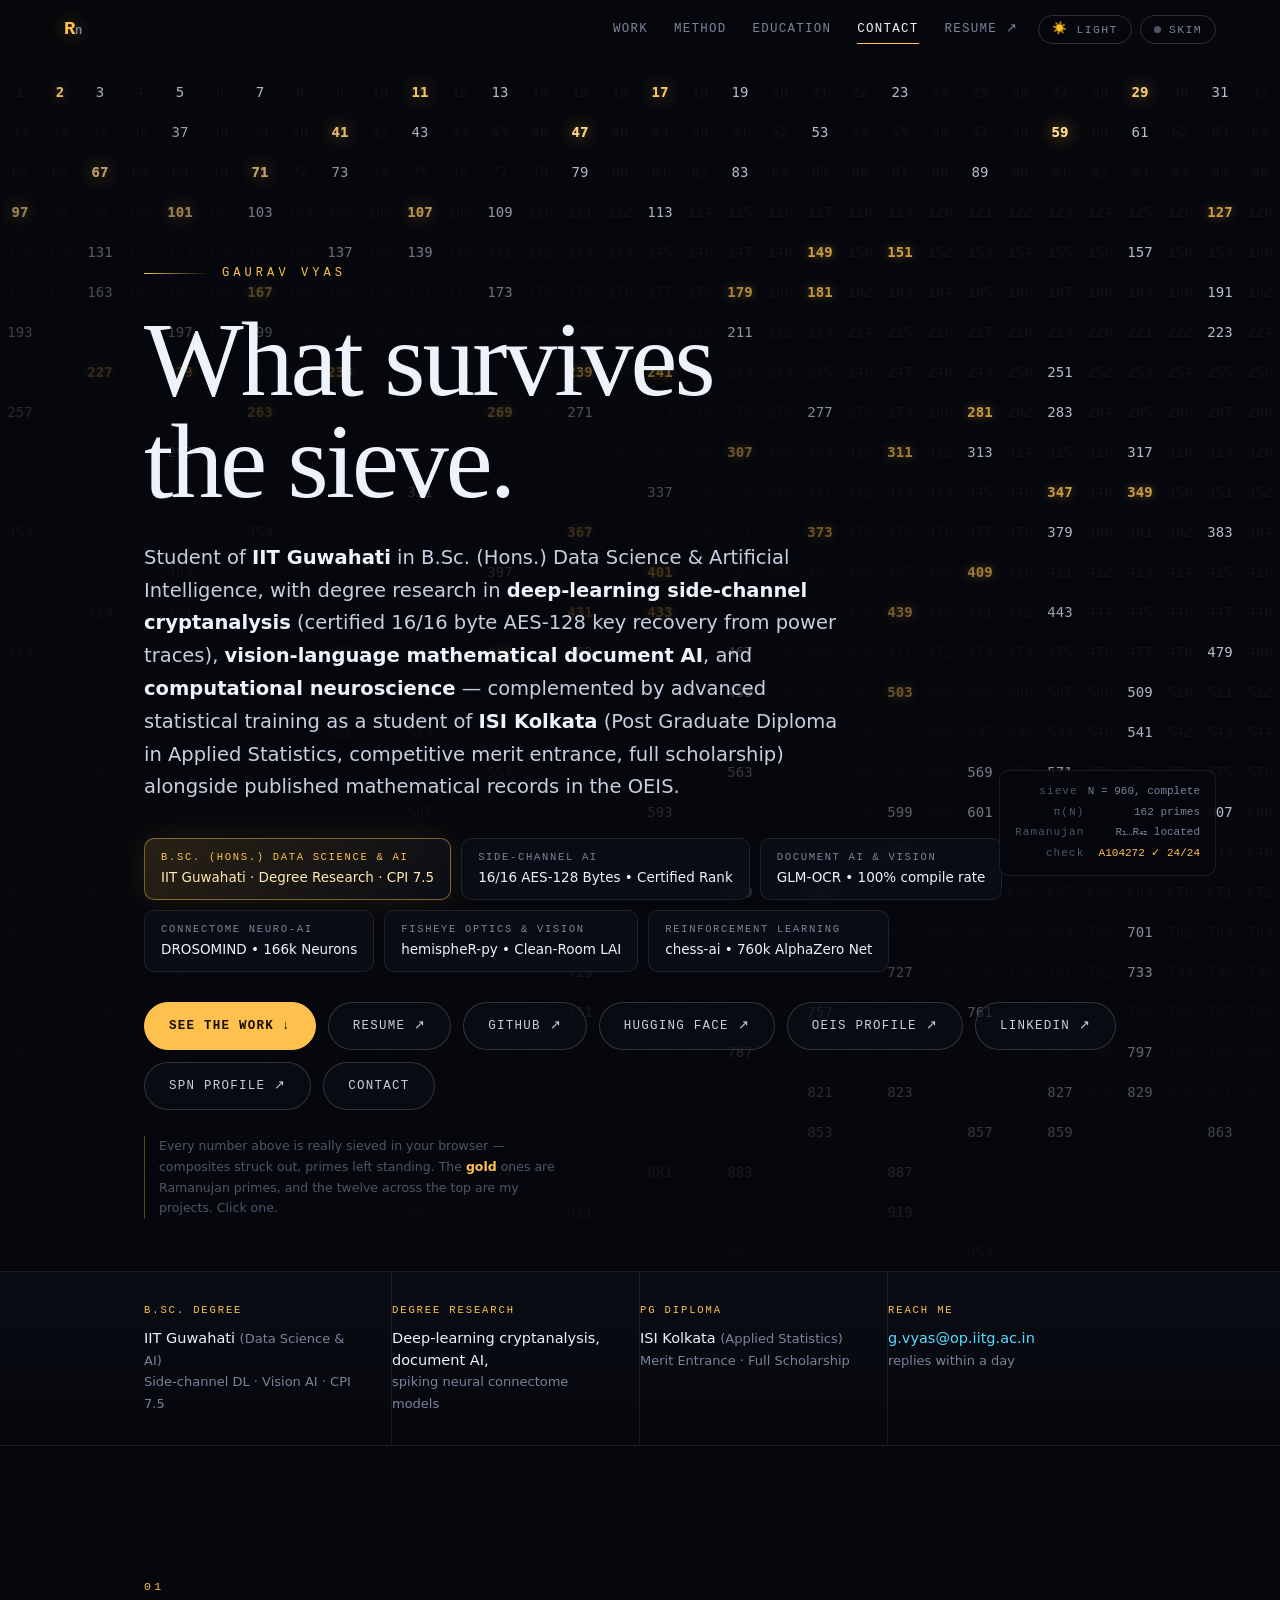
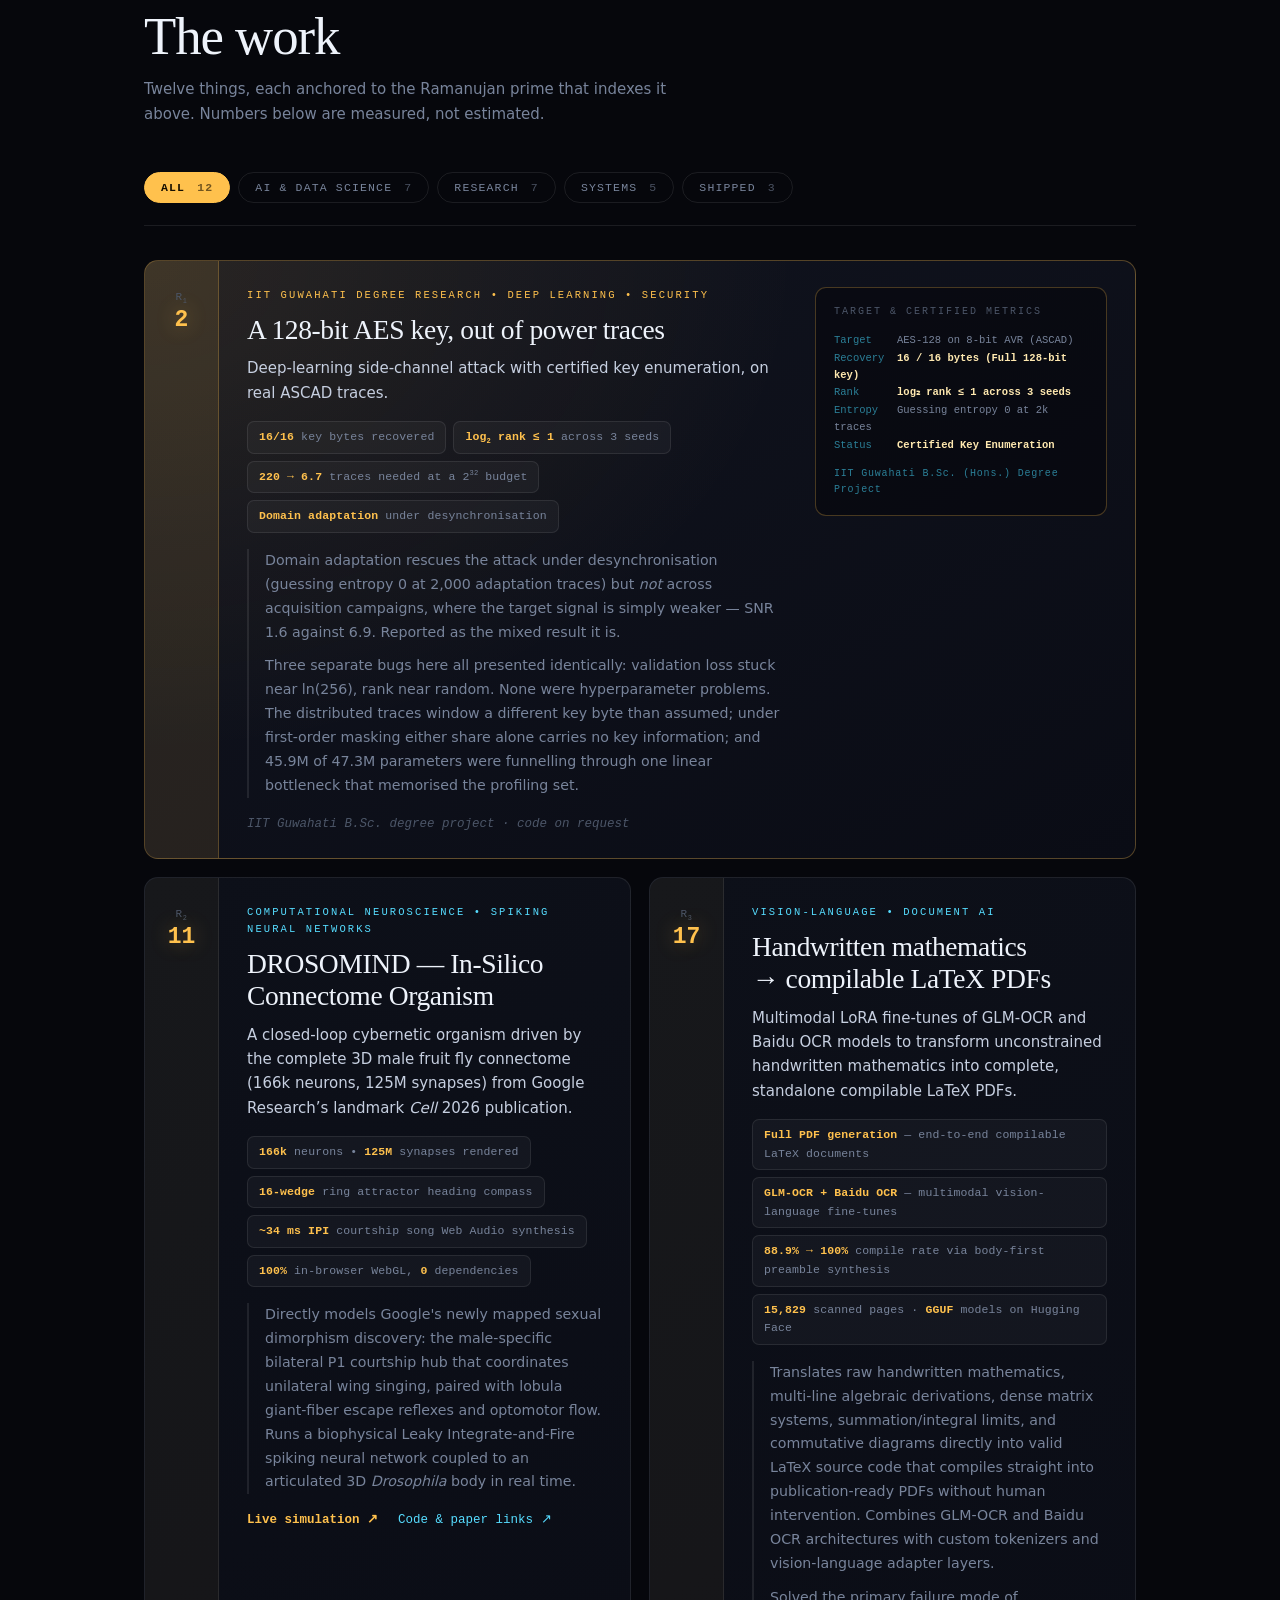
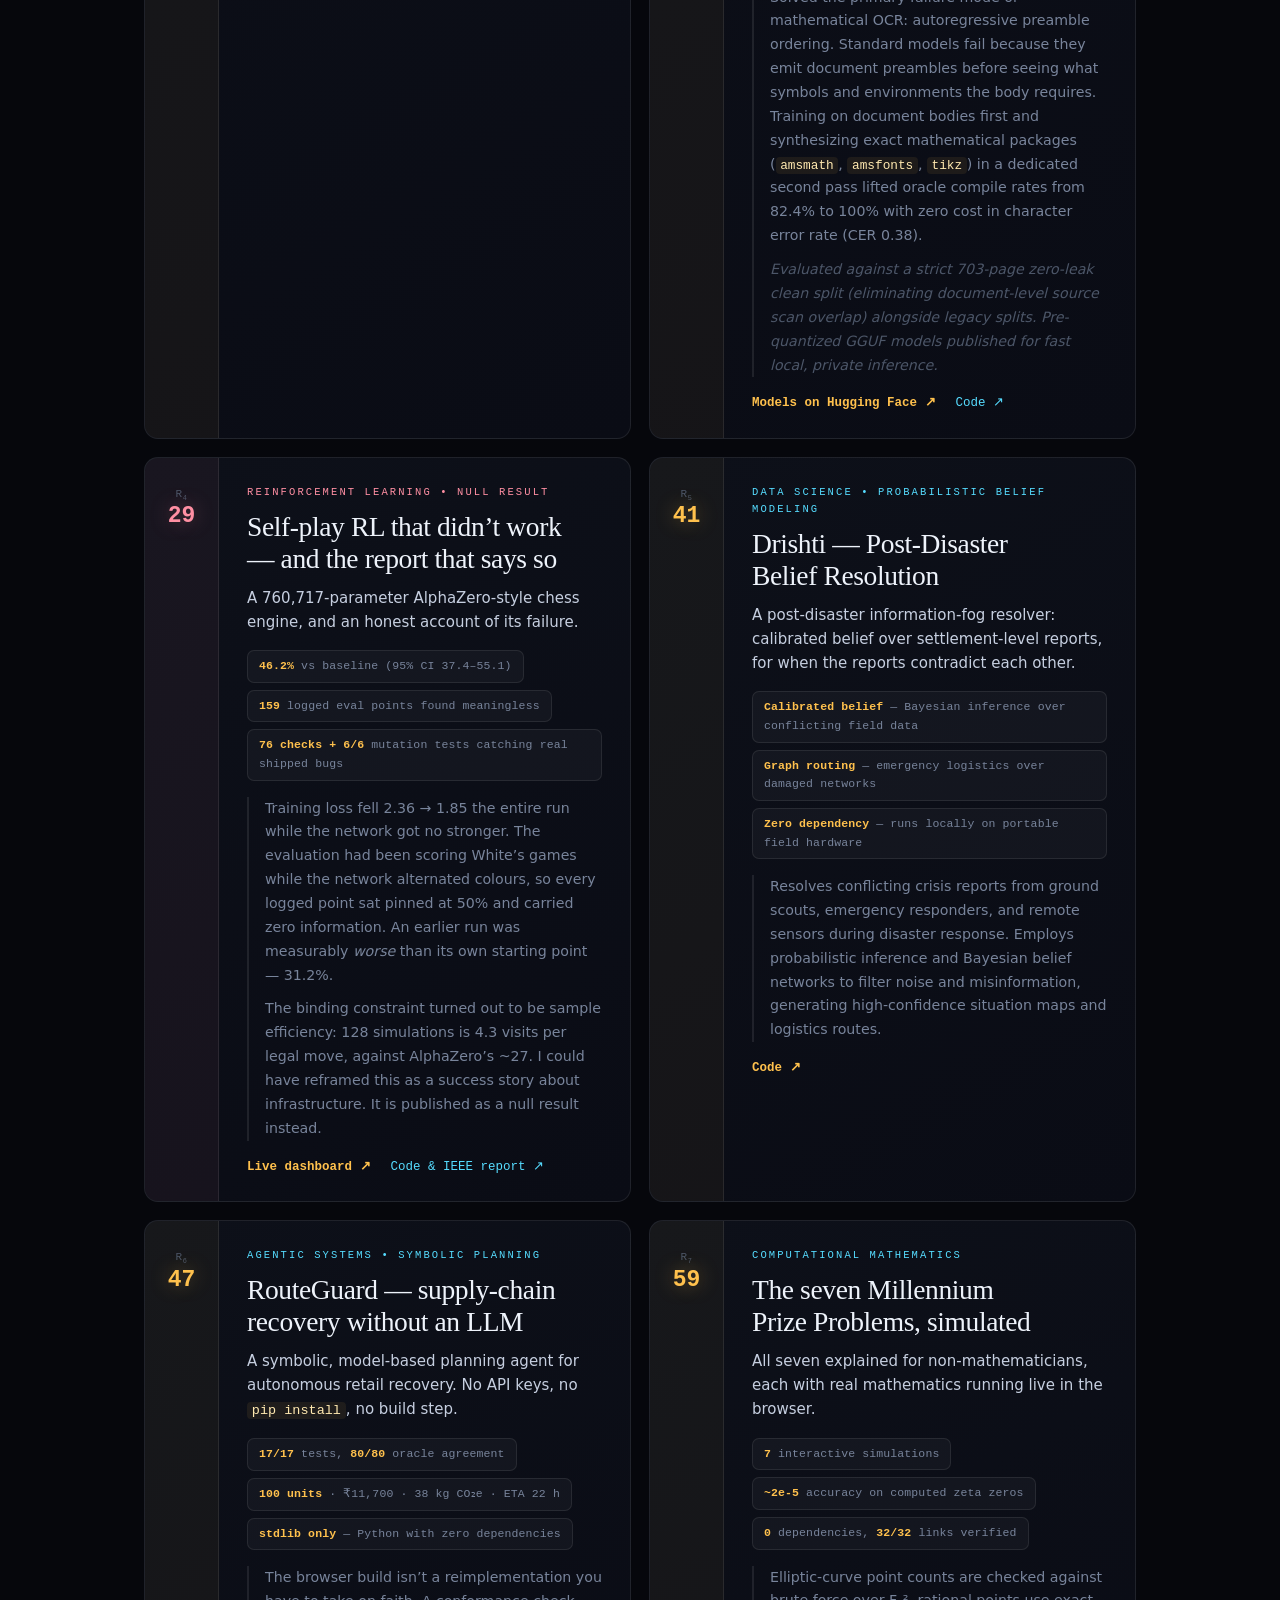
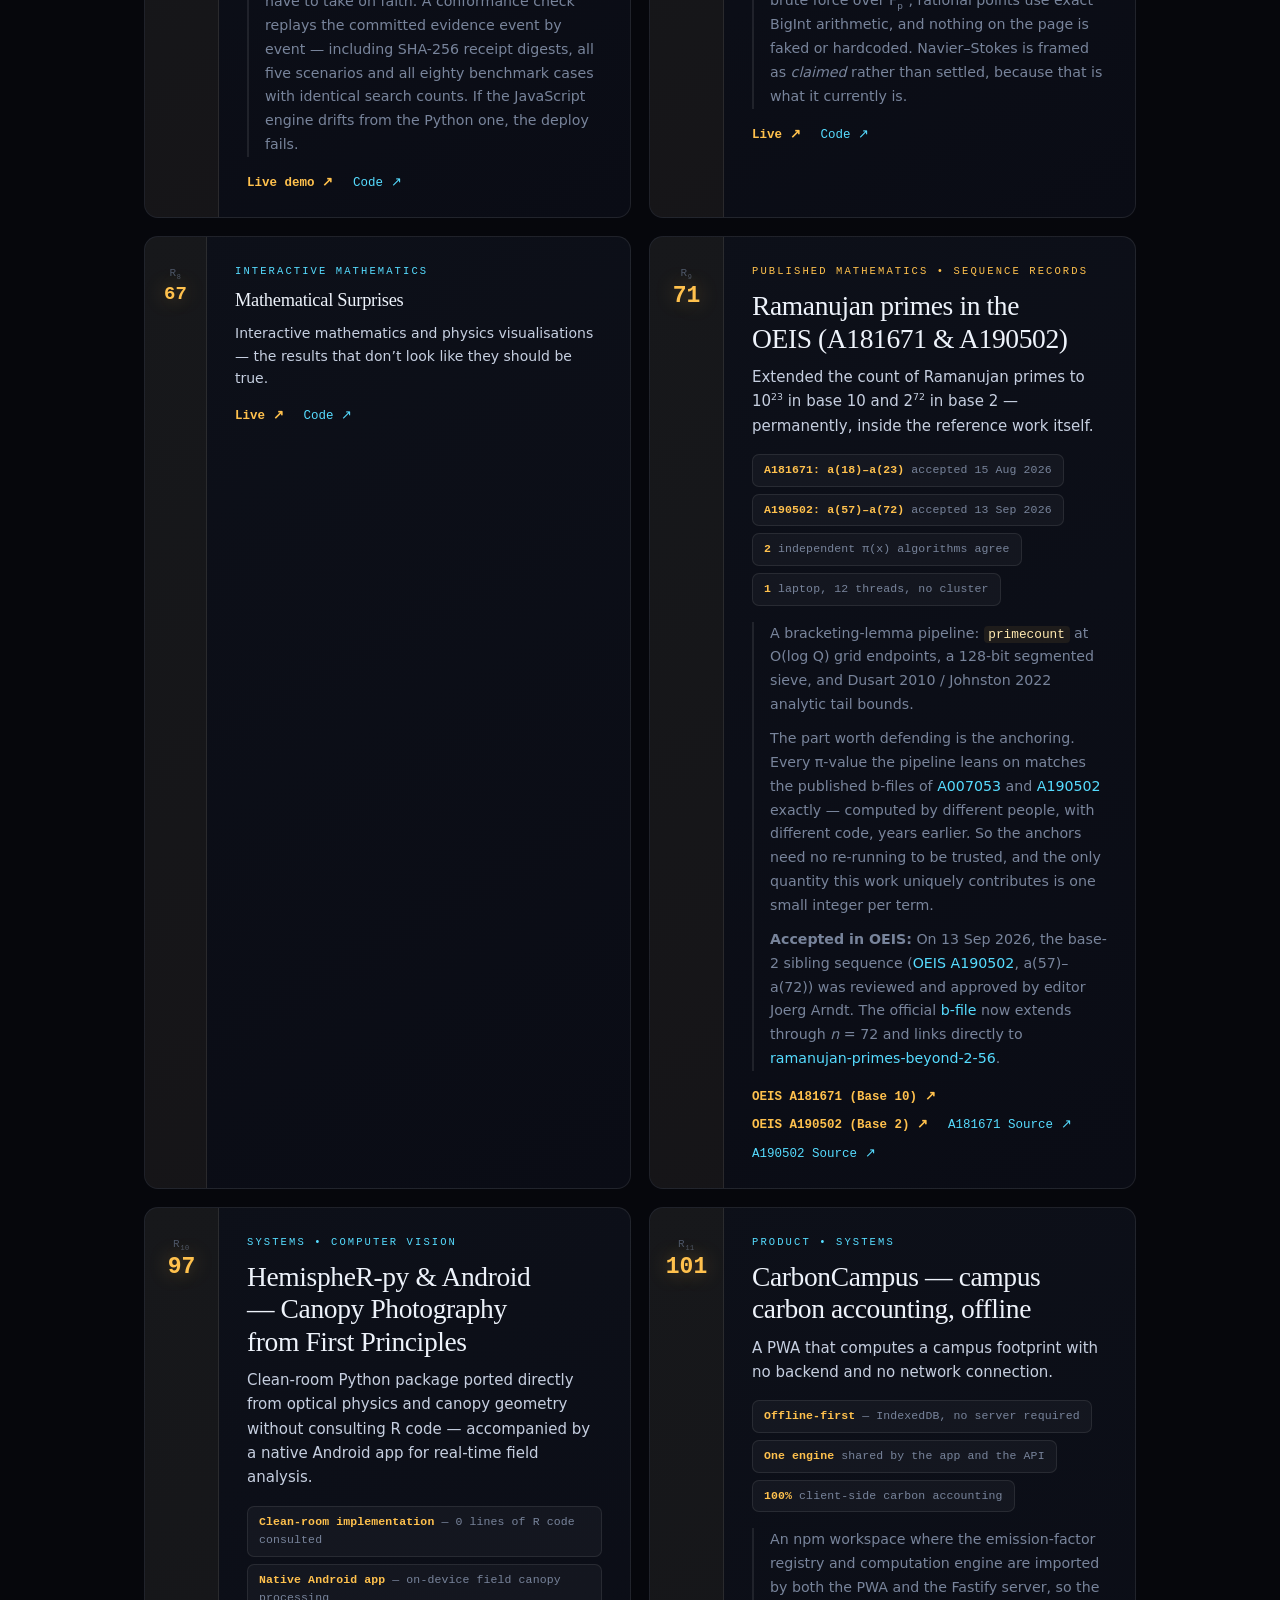
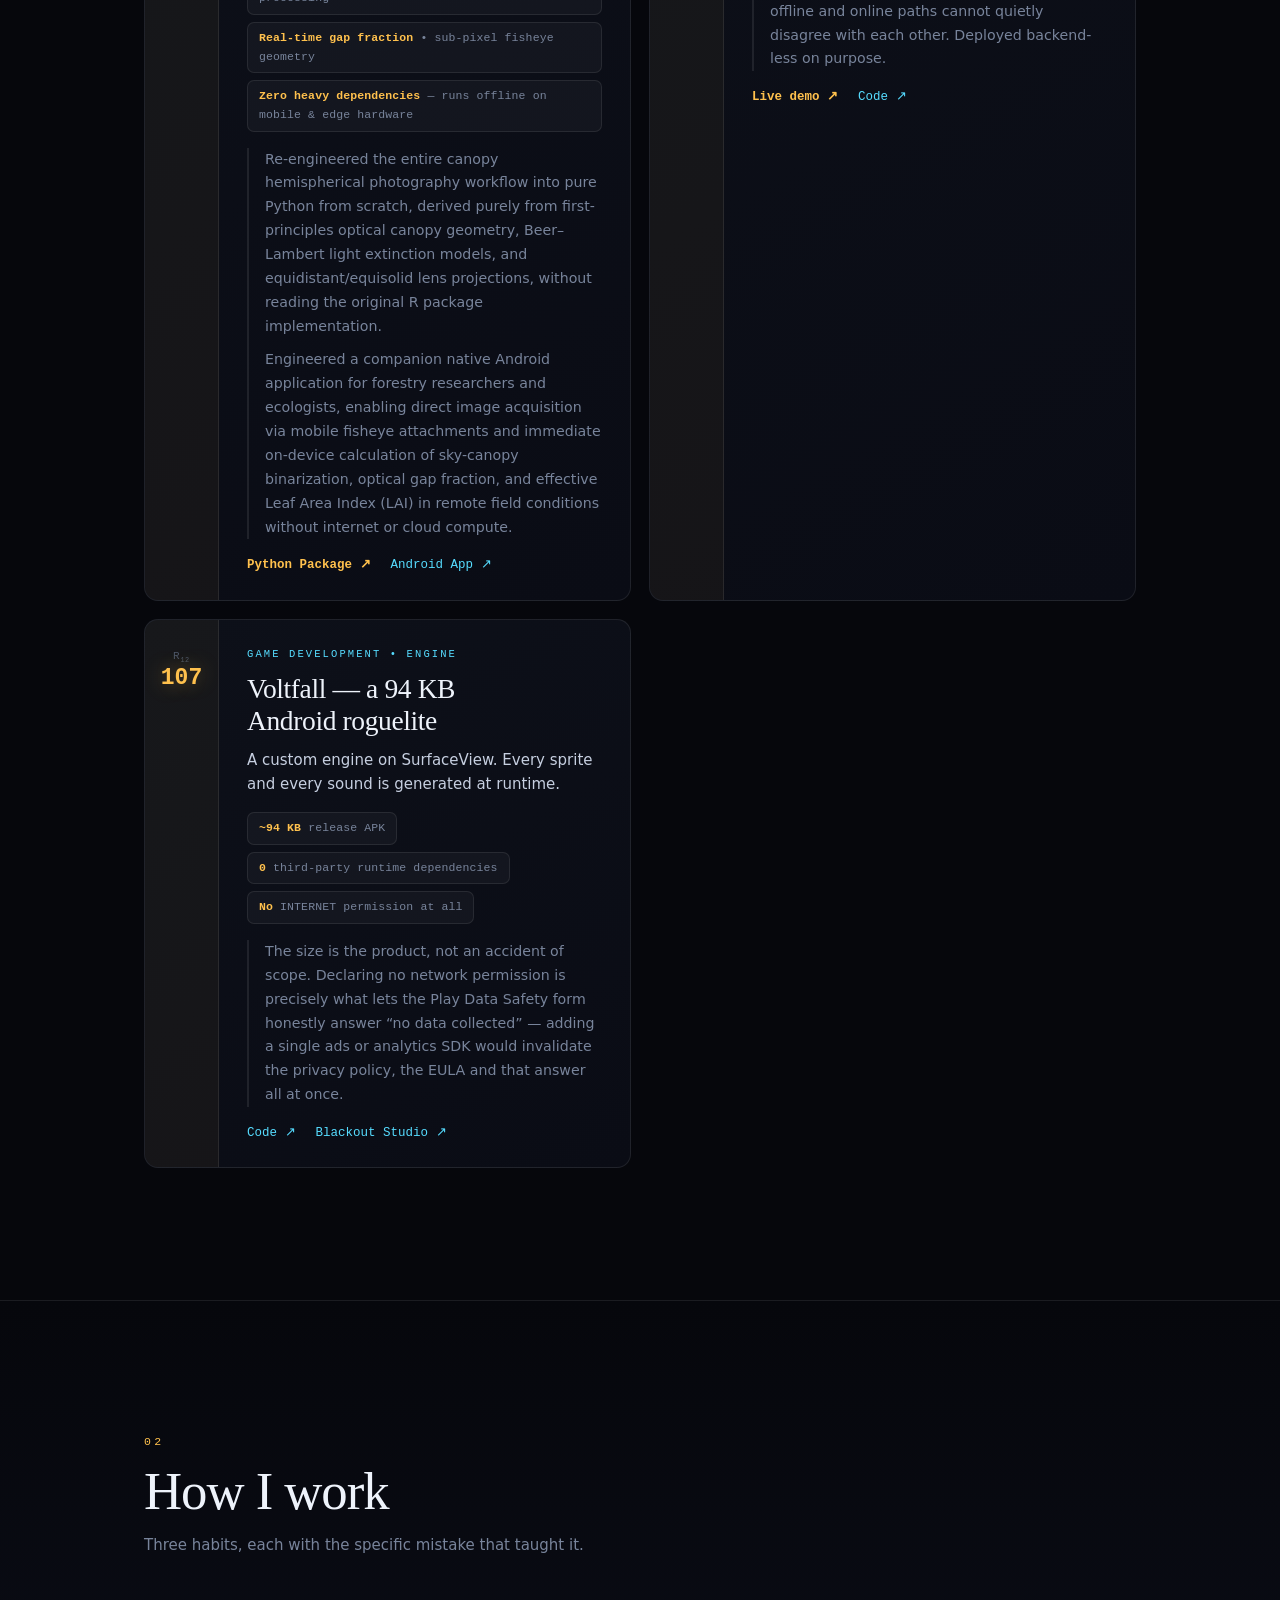
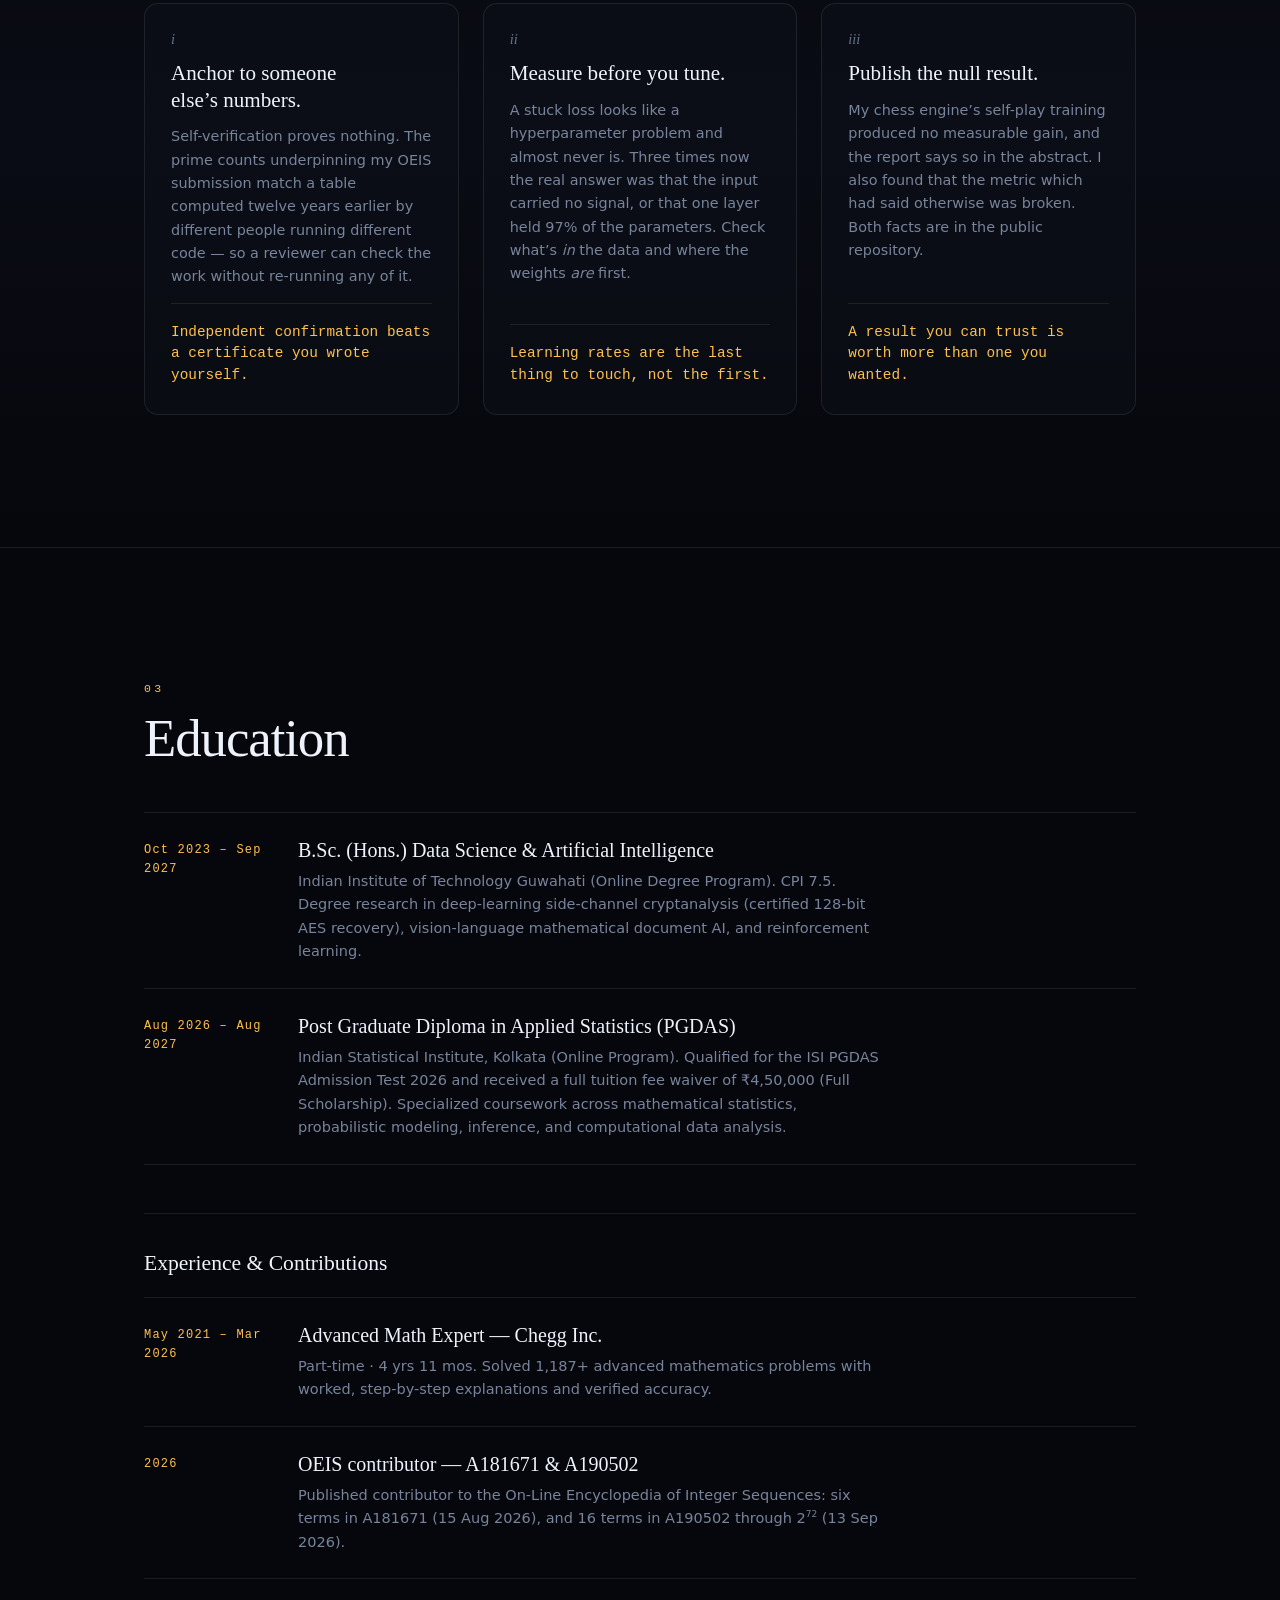
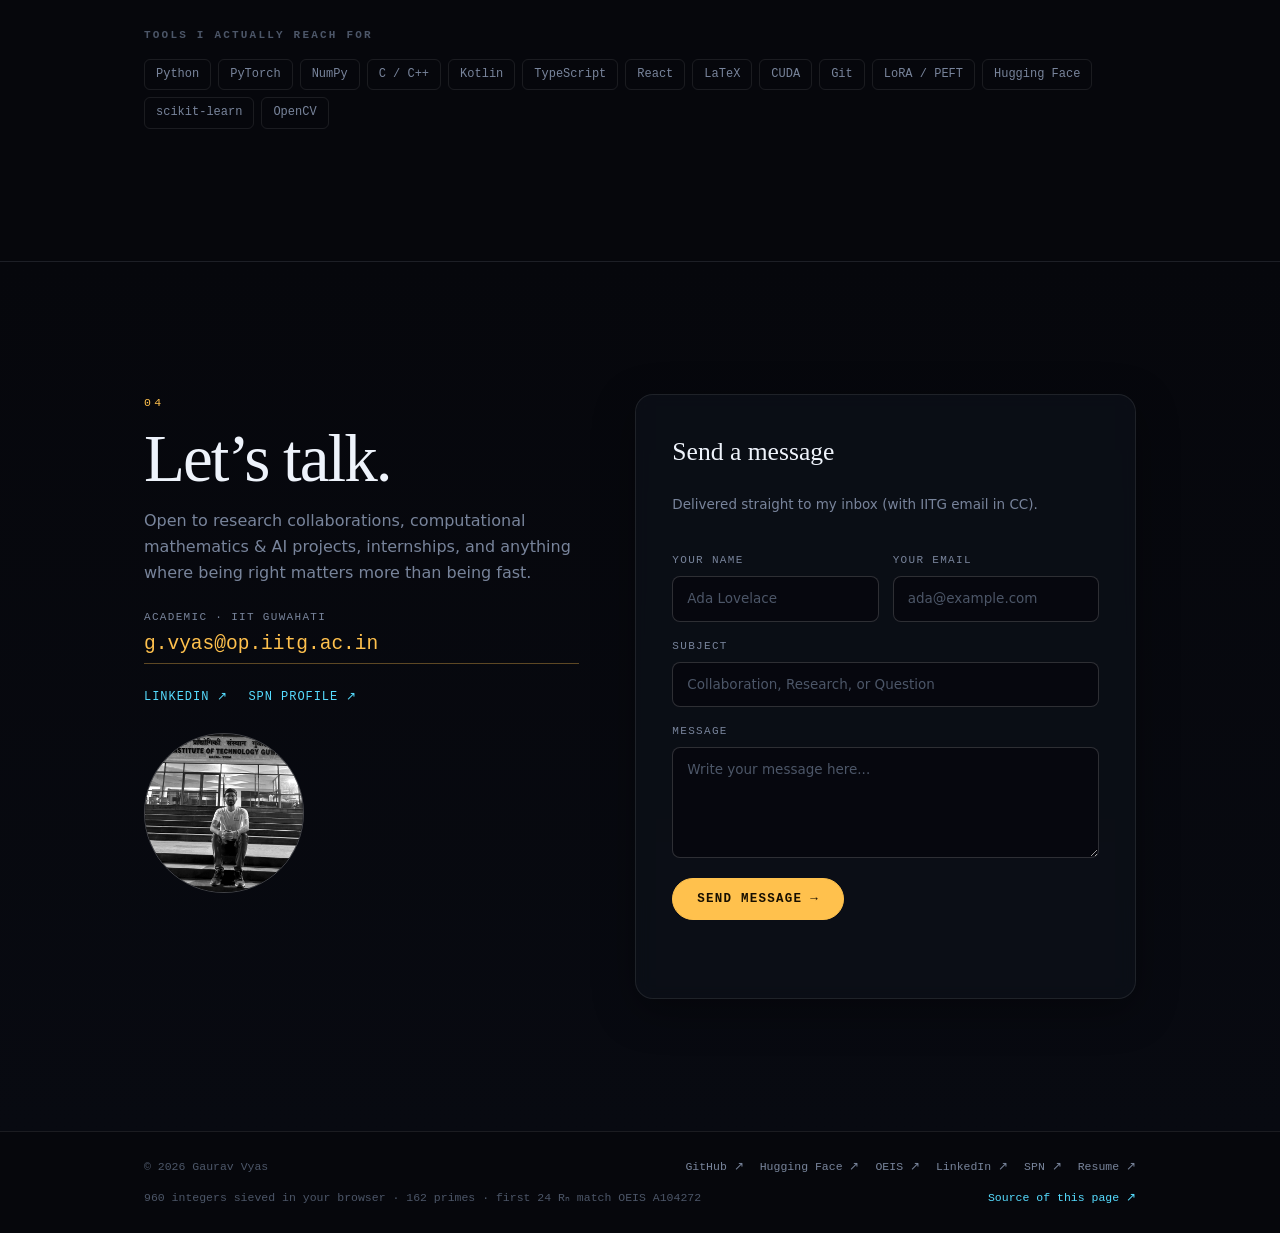
==== commit 29bfd5a3: "Update education, CPI 7.5, Chegg dates, hero chips, and form email label" ====
--- a/index.html
+++ b/index.html
@@ -72,7 +72,7 @@
     <ul class="chips" aria-label="Headline credentials">
       <li class="chip chip-gold">
         <span class="chip-k">B.Sc. (Hons.) Data Science &amp; AI</span>
-        <span class="chip-v">IIT Guwahati &middot; Degree Research &middot; CGPA 7.75</span>
+        <span class="chip-v">IIT Guwahati &middot; Degree Research &middot; CPI 7.5</span>
       </li>
       <li class="chip">
         <span class="chip-k">Side-Channel AI</span>
@@ -85,6 +85,14 @@
       <li class="chip">
         <span class="chip-k">Connectome Neuro-AI</span>
         <span class="chip-v">DROSOMIND &bull; 166k Neurons</span>
+      </li>
+      <li class="chip">
+        <span class="chip-k">Fisheye Optics &amp; Vision</span>
+        <span class="chip-v">hemispheR-py &bull; Clean-Room LAI</span>
+      </li>
+      <li class="chip">
+        <span class="chip-k">Reinforcement Learning</span>
+        <span class="chip-v">chess-ai &bull; 760k AlphaZero Net</span>
       </li>
     </ul>
 
@@ -122,7 +130,7 @@
     <div class="ledger-item">
       <dt>B.Sc. Degree</dt>
       <dd>IIT Guwahati <span class="muted">(Data Science &amp; AI)</span><br>
-          <span class="muted">Side-channel DL &middot; Vision AI &middot; CGPA 7.75</span></dd>
+          <span class="muted">Side-channel DL &middot; Vision AI &middot; CPI 7.5</span></dd>
     </div>
     <div class="ledger-item">
       <dt>Degree Research</dt>
@@ -611,20 +619,20 @@
 
     <ol class="record">
       <li class="rec">
-        <p class="rec-when">2023 – 2027</p>
+        <p class="rec-when">Oct 2023 – Sep 2027</p>
         <div class="rec-what">
-          <h3>Student — B.Sc. (Hons.) Data Science &amp; Artificial Intelligence</h3>
-          <p>Indian Institute of Technology Guwahati (Online Degree Program). <span class="muted">CGPA 7.75.</span>
+          <h3>B.Sc. (Hons.) Data Science &amp; Artificial Intelligence</h3>
+          <p>Indian Institute of Technology Guwahati (Online Degree Program). <span class="muted">CPI 7.5.</span>
              Degree research in deep-learning side-channel cryptanalysis (certified 128-bit AES recovery),
              vision-language mathematical document AI, and reinforcement learning.</p>
         </div>
       </li>
       <li class="rec">
-        <p class="rec-when">2024 – 2025</p>
+        <p class="rec-when">Aug 2026 – Aug 2027</p>
         <div class="rec-what">
-          <h3>Student — Post Graduate Diploma in Applied Statistics (PGDAS)</h3>
+          <h3>Post Graduate Diploma in Applied Statistics (PGDAS)</h3>
           <p>Indian Statistical Institute, Kolkata (Online Program).
-             Admitted through the highly competitive national entrance route with a <b>full scholarship</b>.
+             Qualified for the ISI PGDAS Admission Test 2026 and received a full tuition fee waiver of ₹4,50,000 (Full Scholarship).
              Specialized coursework across mathematical statistics, probabilistic modeling, inference, and computational data analysis.</p>
         </div>
       </li>
@@ -633,19 +641,18 @@
     <div class="sub-category">
       <h3 class="sub-cat-title">Experience &amp; Contributions</h3>
       <ol class="record">
+        <li class="rec">
+          <p class="rec-when">May 2021 – Mar 2026</p>
+          <div class="rec-what">
+            <h3>Advanced Math Expert — Chegg Inc.</h3>
+            <p>Part-time &middot; 4 yrs 11 mos. Solved 1,187+ advanced mathematics problems with worked, step-by-step explanations and verified accuracy.</p>
+          </div>
+        </li>
         <li class="rec">
           <p class="rec-when">2026</p>
           <div class="rec-what">
             <h3>OEIS contributor — A181671 &amp; A190502</h3>
             <p>Published contributor to the On-Line Encyclopedia of Integer Sequences: six terms in A181671 (15 Aug 2026), and 16 terms in A190502 through 2<sup>72</sup> (13 Sep 2026).</p>
-          </div>
-        </li>
-        <li class="rec">
-          <p class="rec-when">2021 – now</p>
-          <div class="rec-what">
-            <h3>Advanced Mathematics Expert — Chegg Inc.</h3>
-            <p>1,187+ advanced mathematics problems solved with worked, step-by-step explanations
-               and a consistently high accuracy rating.</p>
           </div>
         </li>
       </ol>
@@ -706,8 +713,8 @@
             <input type="text" id="cf-name" name="name" placeholder="Ada Lovelace" required autocomplete="name">
           </div>
           <div class="form-field">
-            <label for="cf-email">Your Email <span class="muted">(optional)</span></label>
-            <input type="email" id="cf-email" name="email" placeholder="ada@example.com (optional)" autocomplete="email">
+            <label for="cf-email">Your Email</label>
+            <input type="email" id="cf-email" name="email" placeholder="ada@example.com" autocomplete="email">
           </div>
         </div>
 
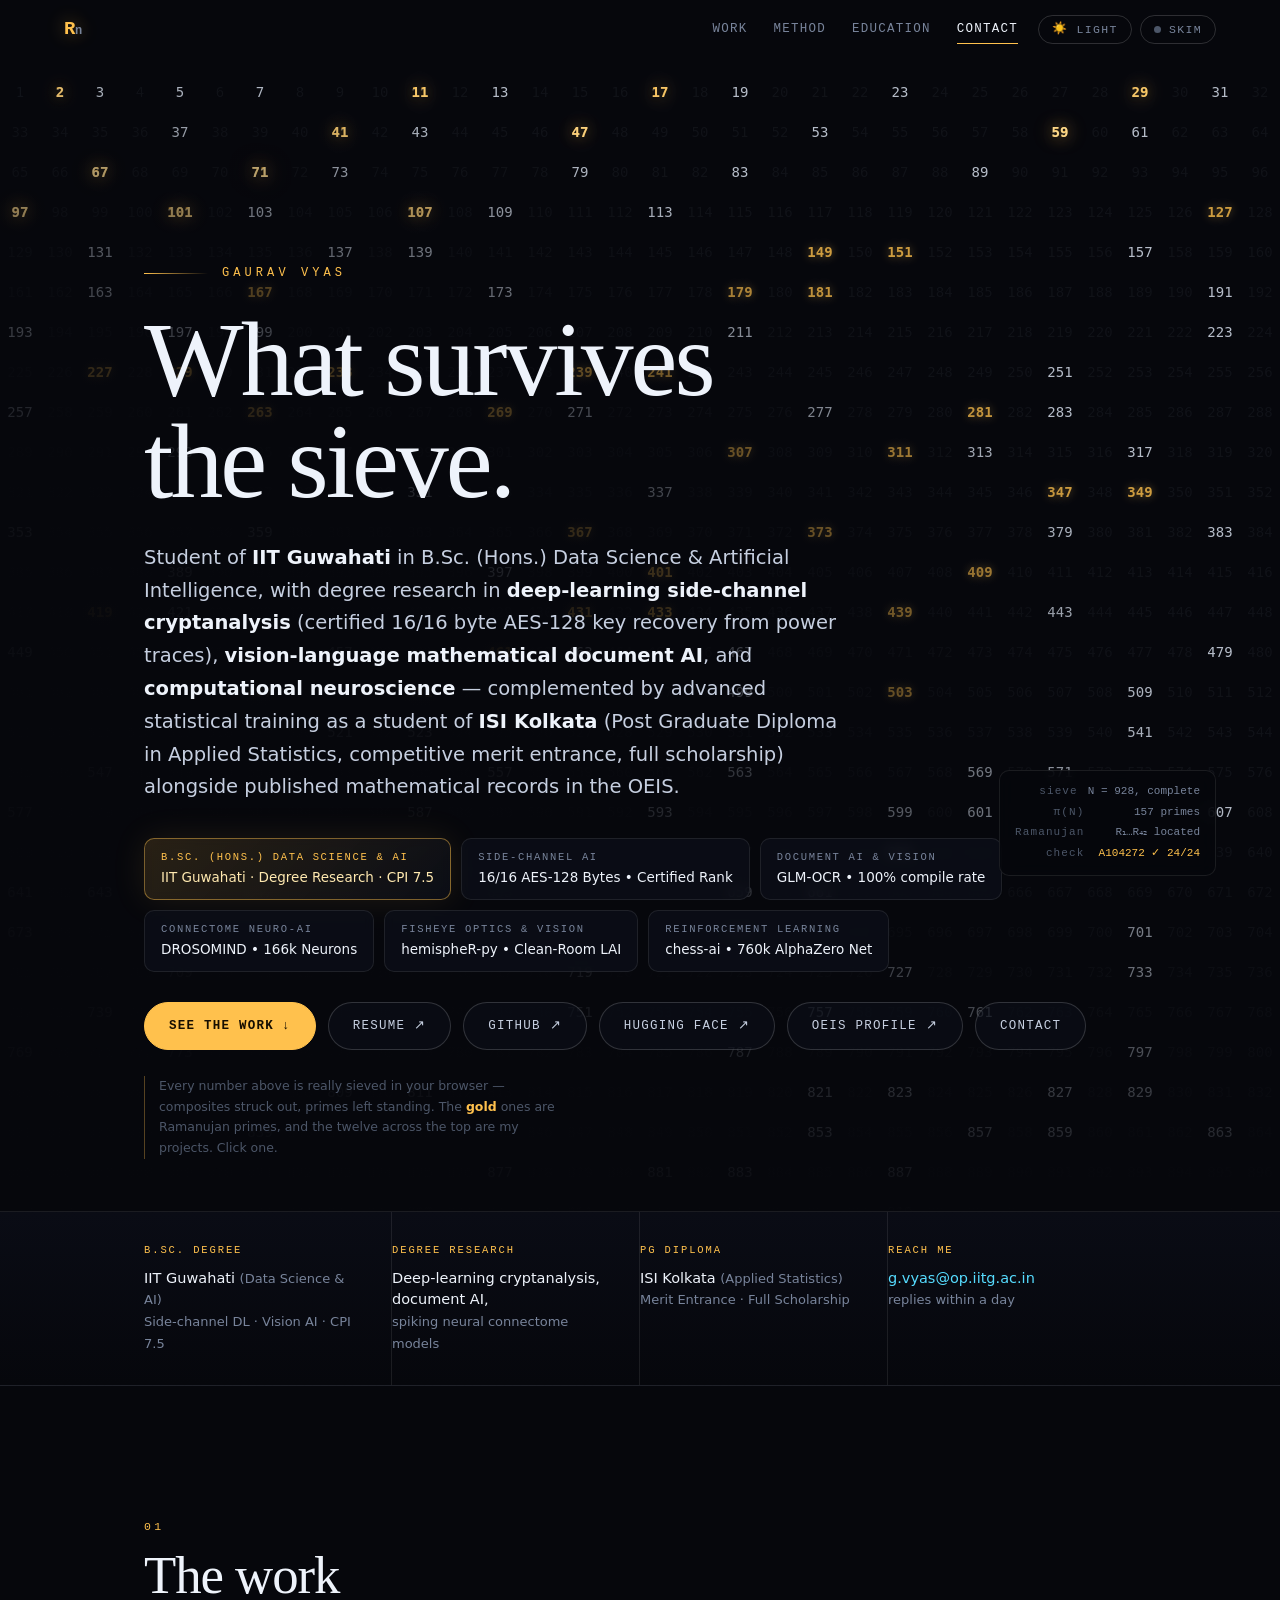
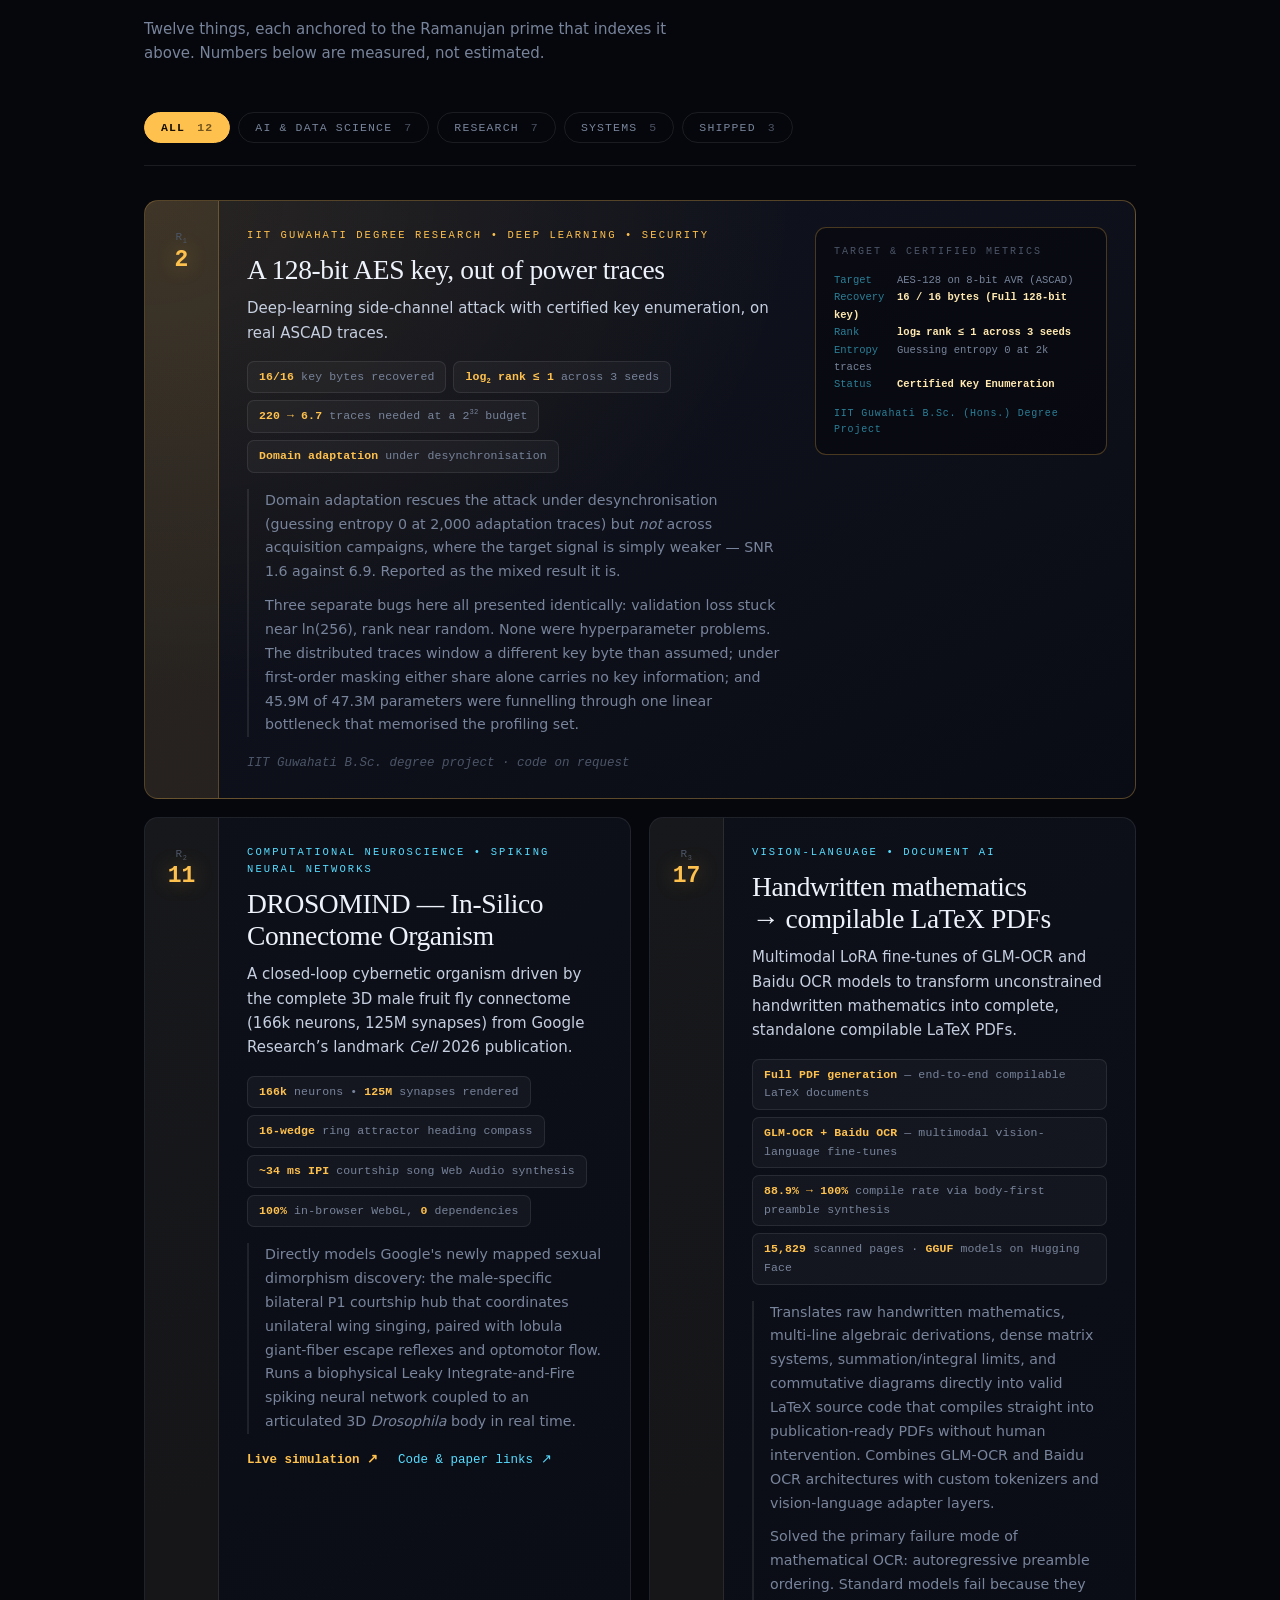
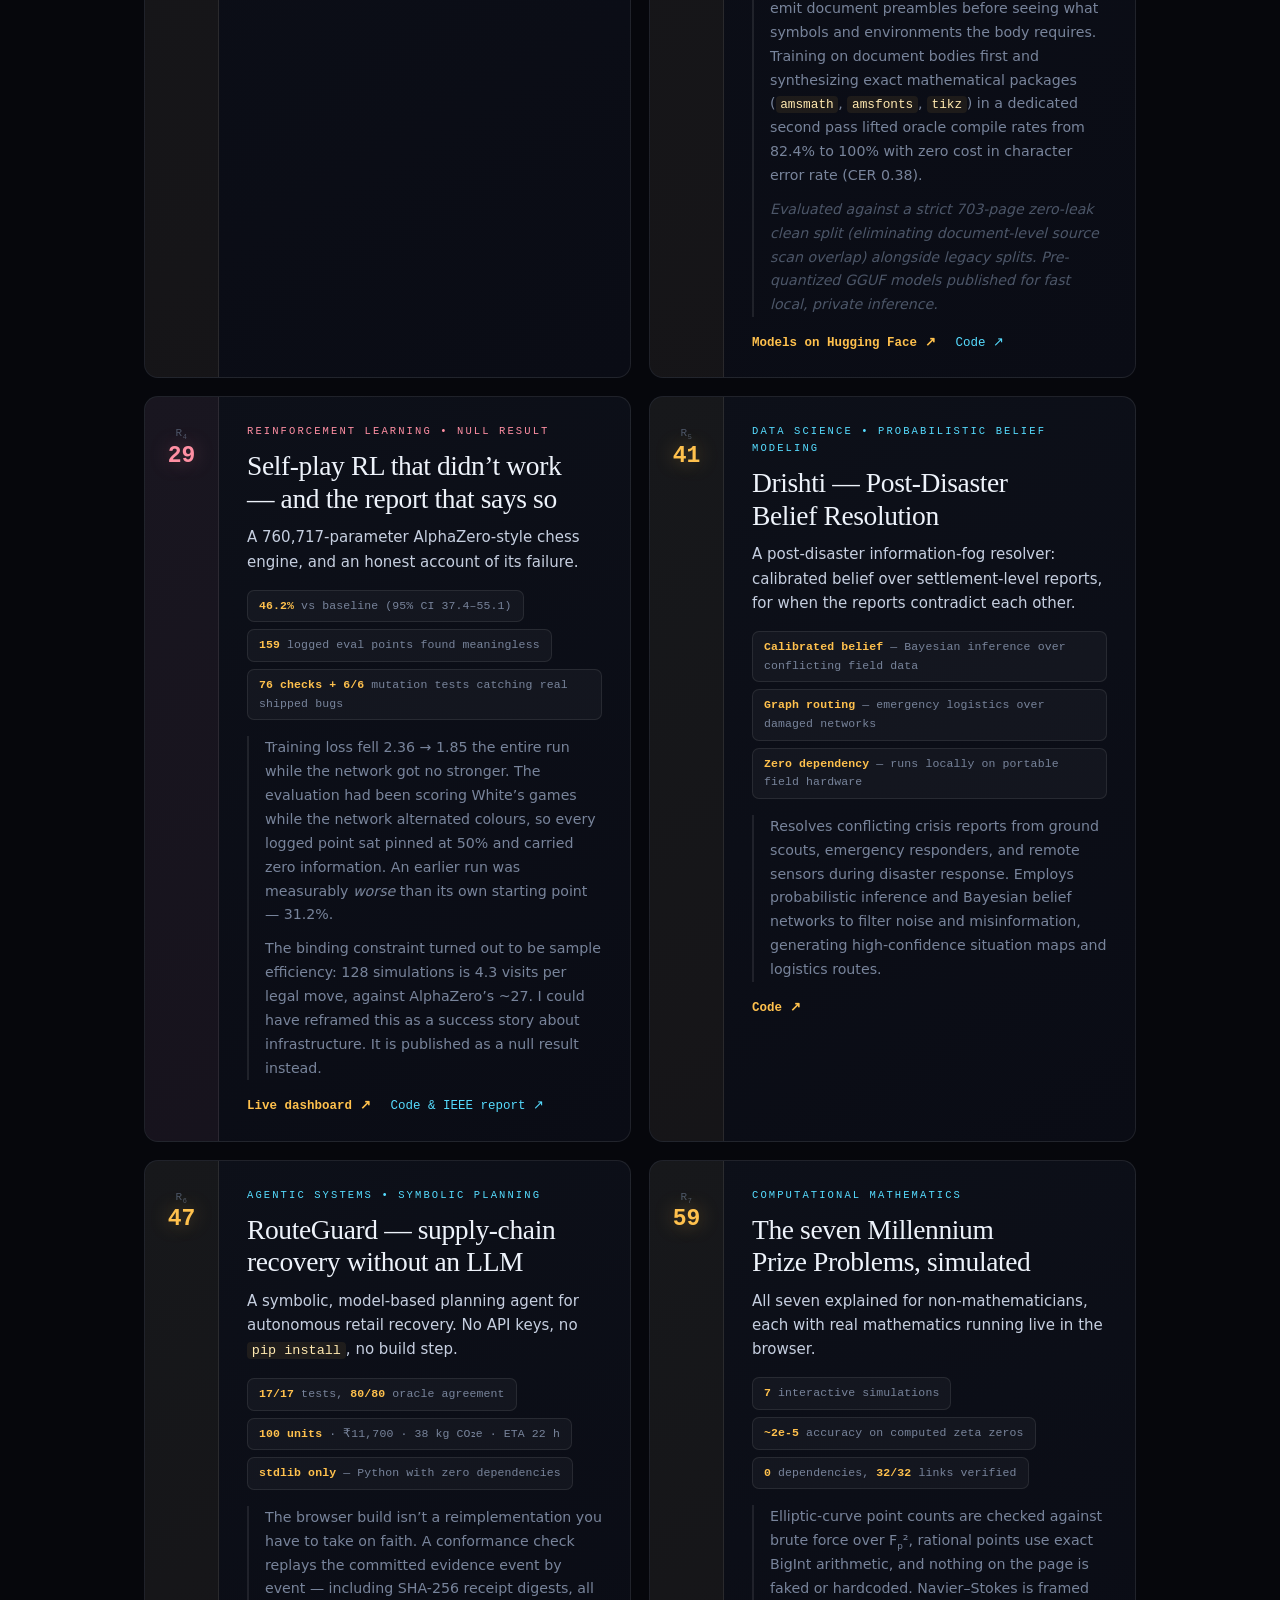
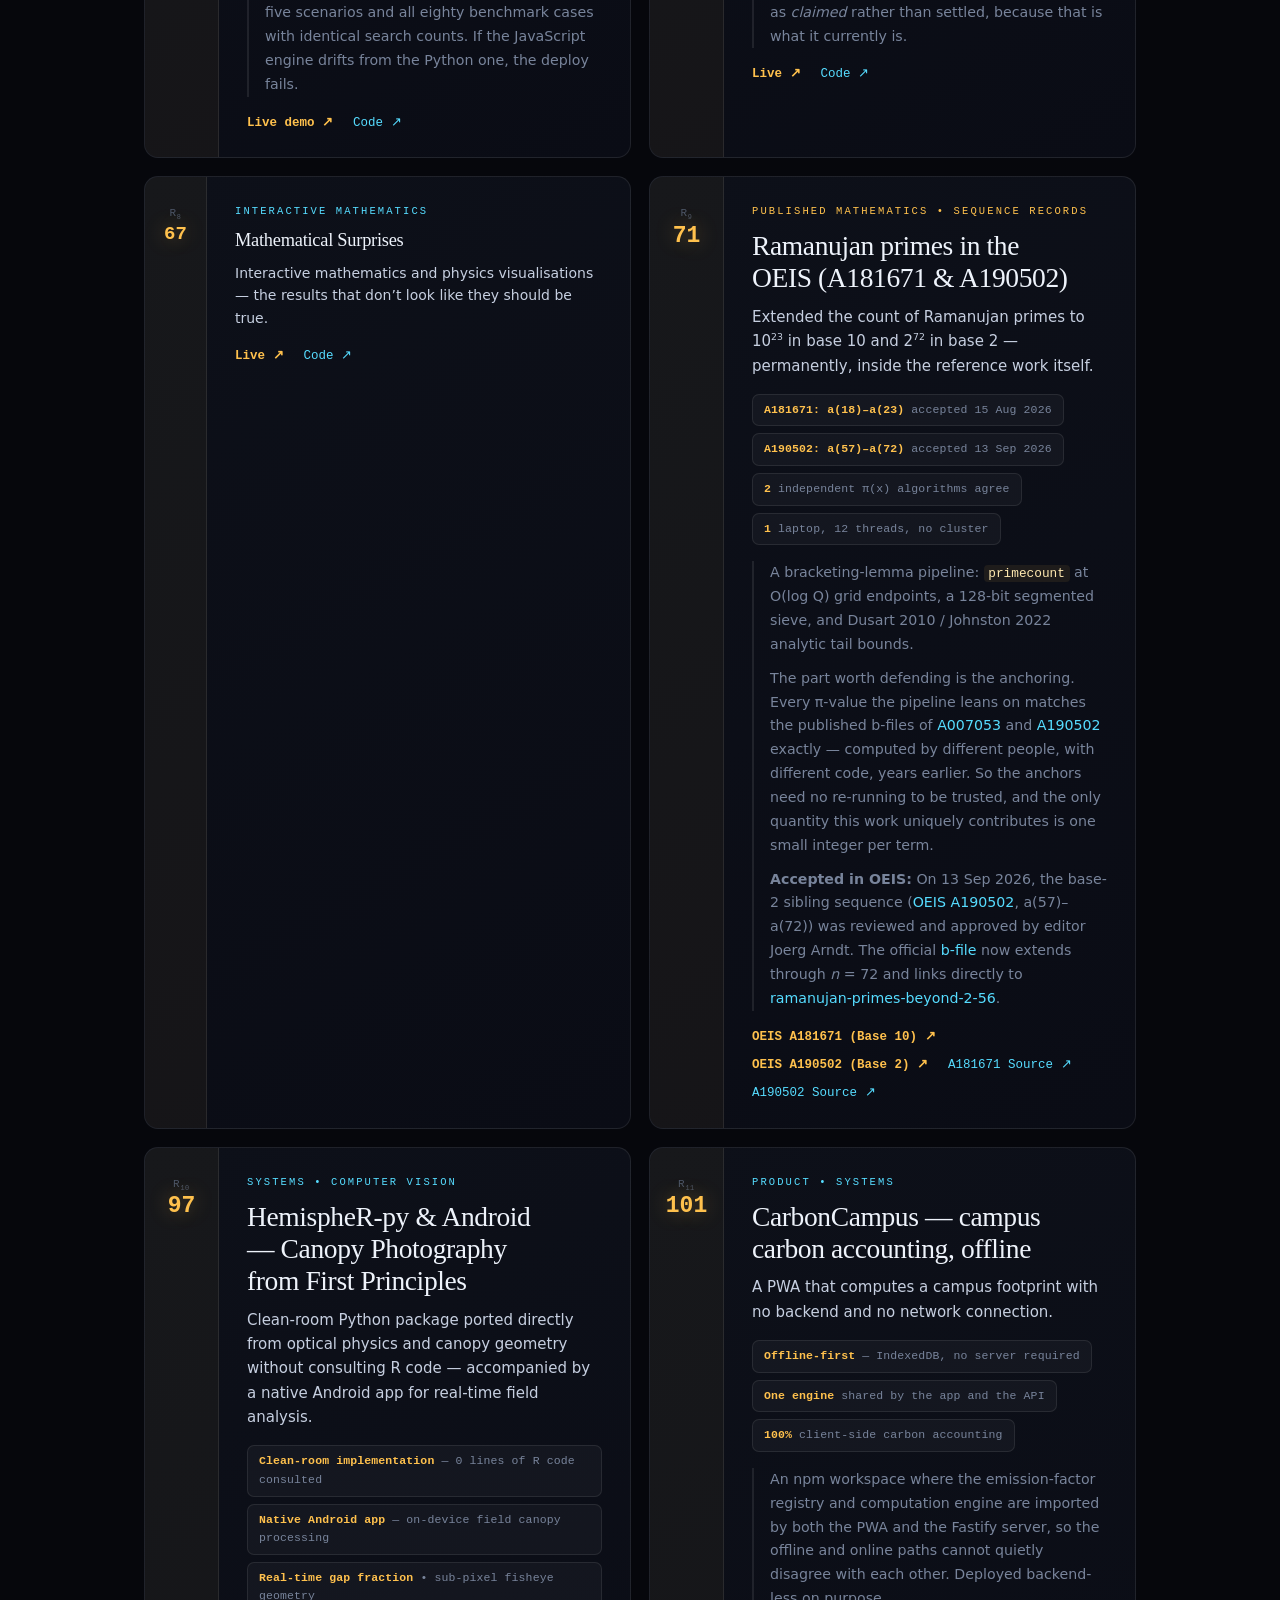
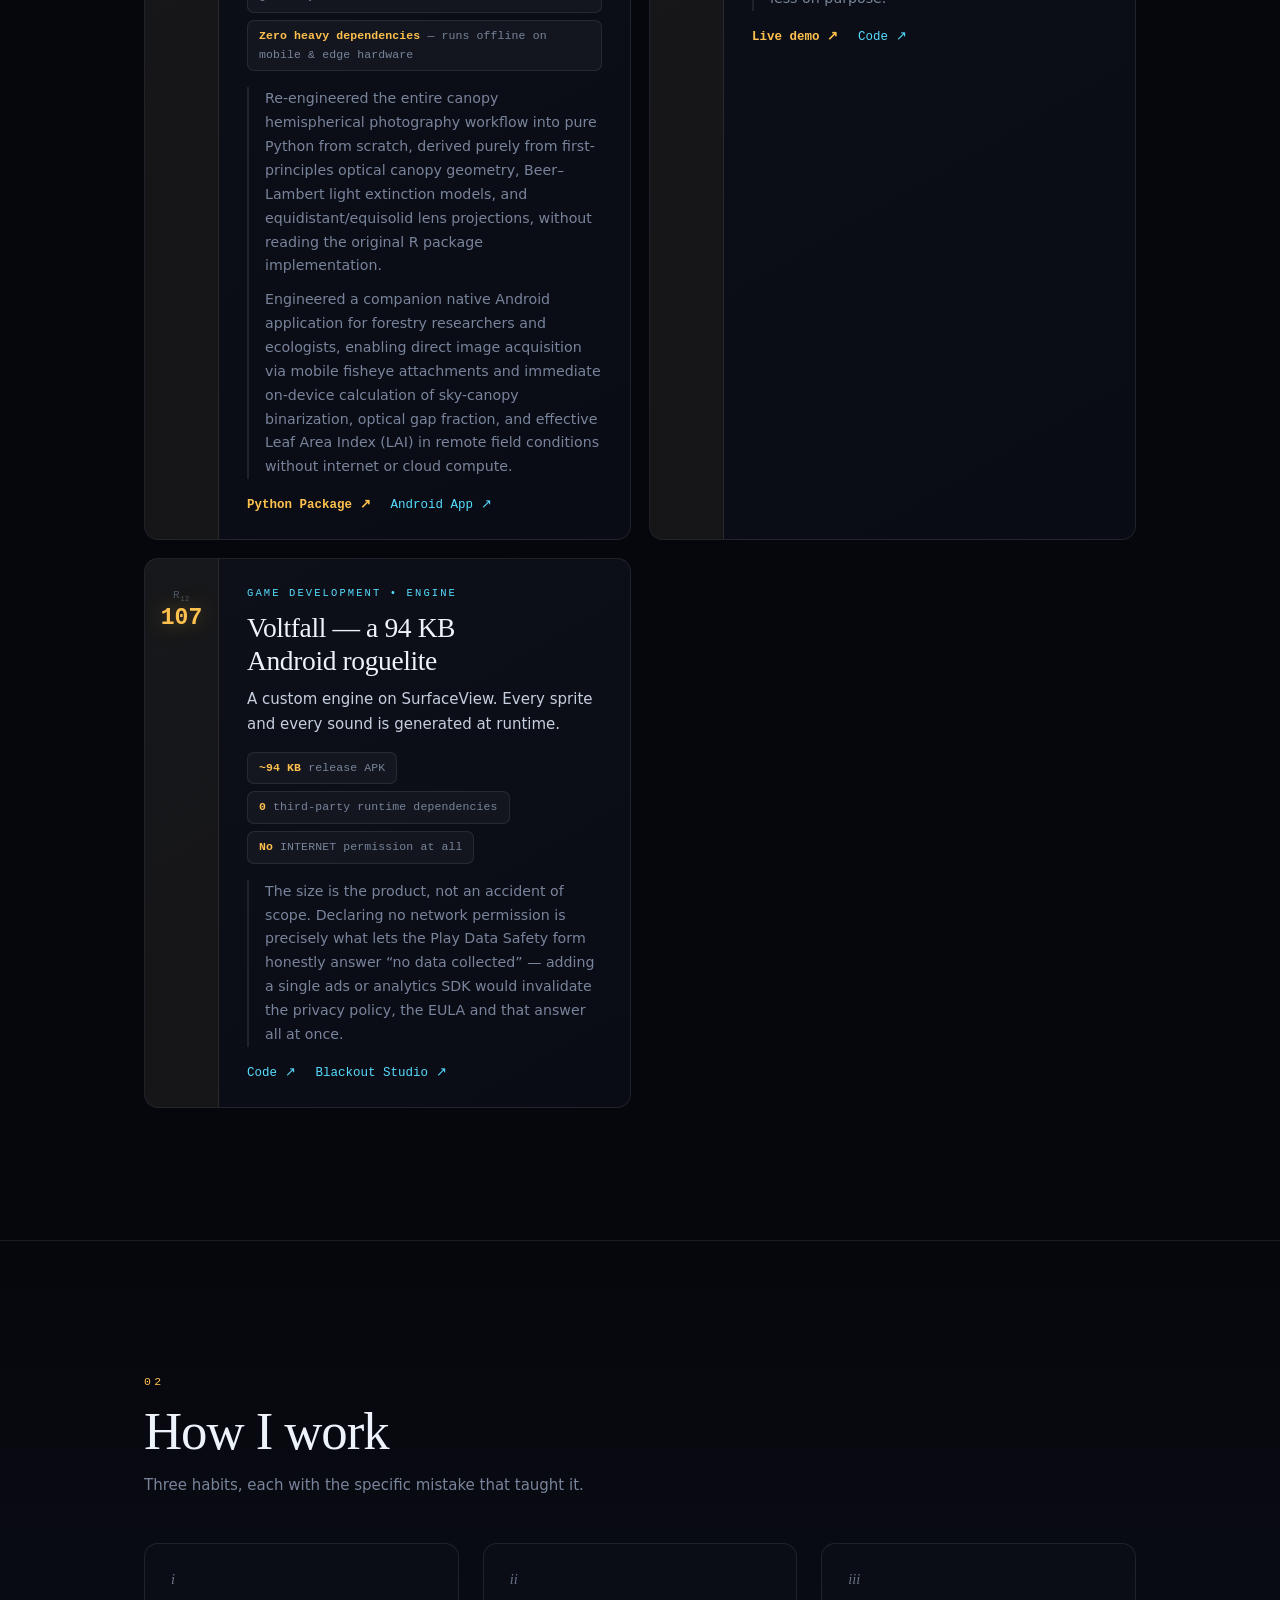
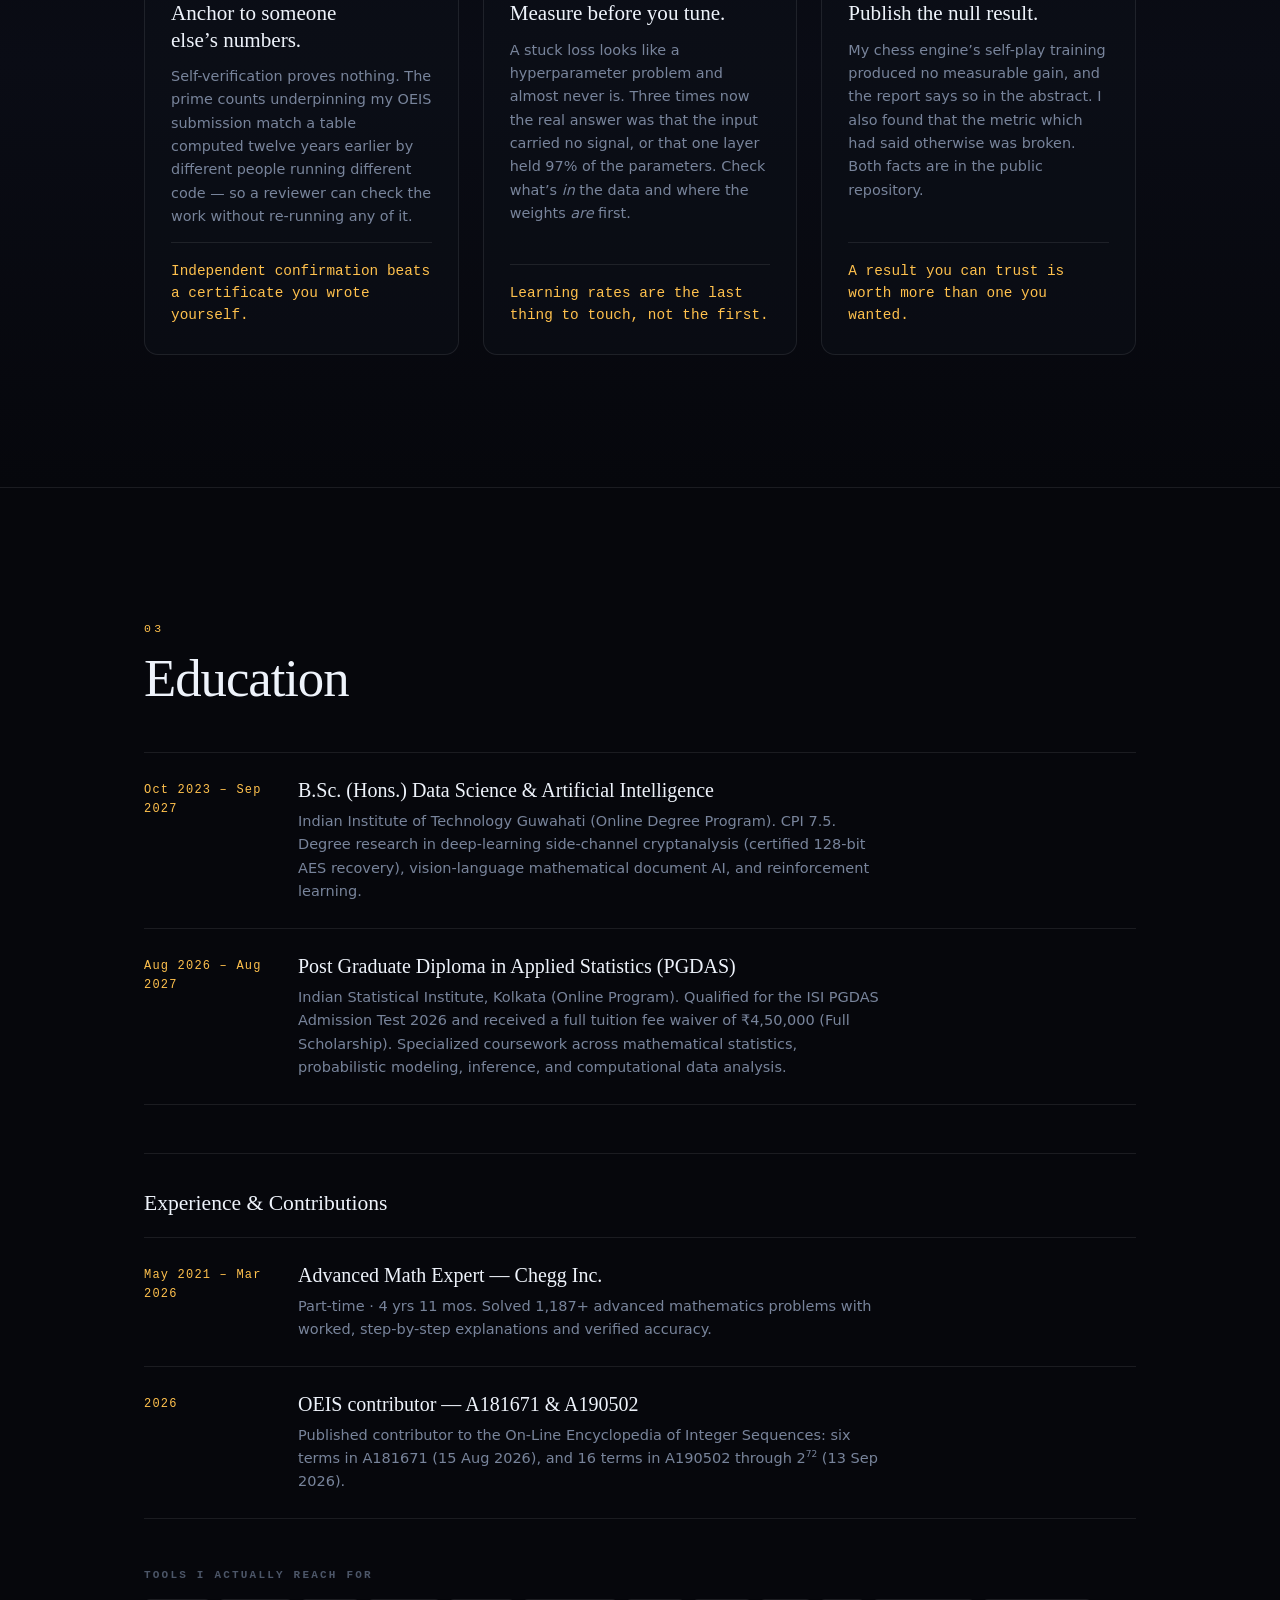
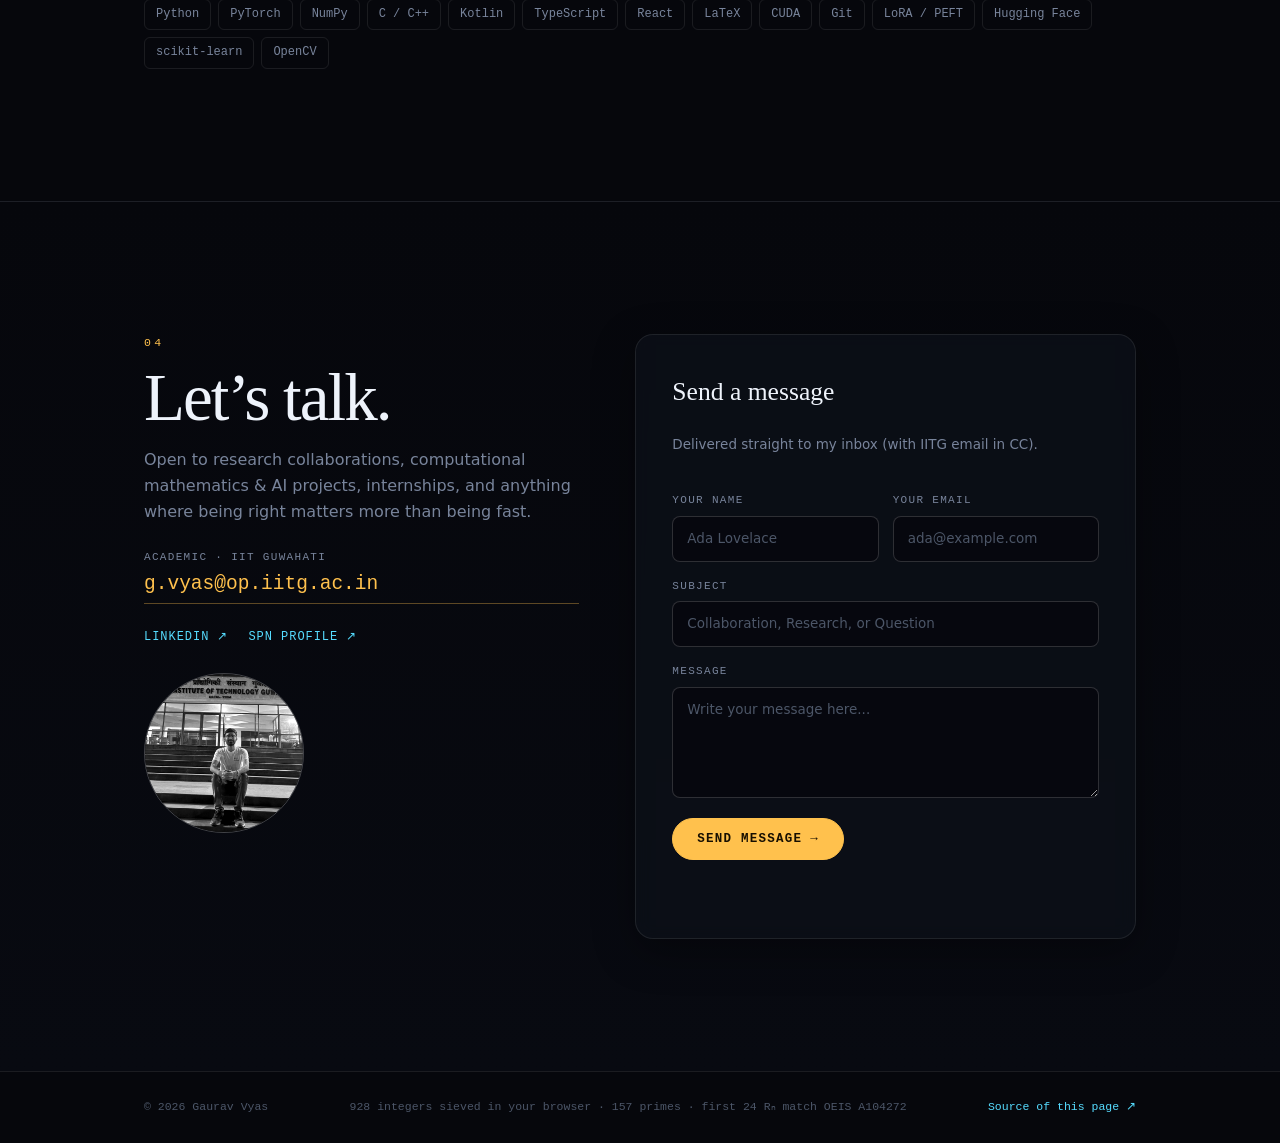
==== commit 61c7c87b: "Eliminate repeated profile, resume, and social links across sections" ====
--- a/index.html
+++ b/index.html
@@ -33,7 +33,6 @@
     <a href="#method">Method</a>
     <a href="#education">Education</a>
     <a href="#contact">Contact</a>
-    <a href="assets/Gaurav_Vyas_Resume.pdf" target="_blank" rel="noopener">Resume ↗</a>
   </nav>
   <div class="bar-actions">
     <button class="theme-toggle" id="themeToggle" type="button" aria-pressed="false"
@@ -102,8 +101,6 @@
       <a class="btn" href="https://github.com/realgauravvyas" rel="noopener">GitHub ↗</a>
       <a class="btn" href="https://huggingface.co/ctogaurav" rel="noopener">Hugging Face ↗</a>
       <a class="btn" href="https://oeis.org/wiki/User:Gaurav_Vyas" rel="noopener">OEIS Profile ↗</a>
-      <a class="btn" href="https://www.linkedin.com/in/iitg" rel="noopener">LinkedIn ↗</a>
-      <a class="btn" href="https://www.socialpsychology.org/member/gaurav-vyas" rel="noopener">SPN Profile ↗</a>
       <a class="btn" href="#contact">Contact</a>
     </div>
 
@@ -741,14 +738,6 @@
 <footer class="foot">
   <div class="wrap foot-wrap">
     <p>© <span id="year">2026</span> Gaurav Vyas</p>
-    <div class="foot-profiles">
-      <a href="https://github.com/realgauravvyas" rel="noopener">GitHub ↗</a>
-      <a href="https://huggingface.co/ctogaurav" rel="noopener">Hugging Face ↗</a>
-      <a href="https://oeis.org/wiki/User:Gaurav_Vyas" rel="noopener">OEIS ↗</a>
-      <a href="https://www.linkedin.com/in/iitg" rel="noopener">LinkedIn ↗</a>
-      <a href="https://www.socialpsychology.org/member/gaurav-vyas" rel="noopener">SPN ↗</a>
-      <a href="assets/Gaurav_Vyas_Resume.pdf" target="_blank" rel="noopener">Resume ↗</a>
-    </div>
     <p class="foot-mid">
       <span id="footMath">Sieved in-browser · verified against OEIS A104272</span>
     </p>
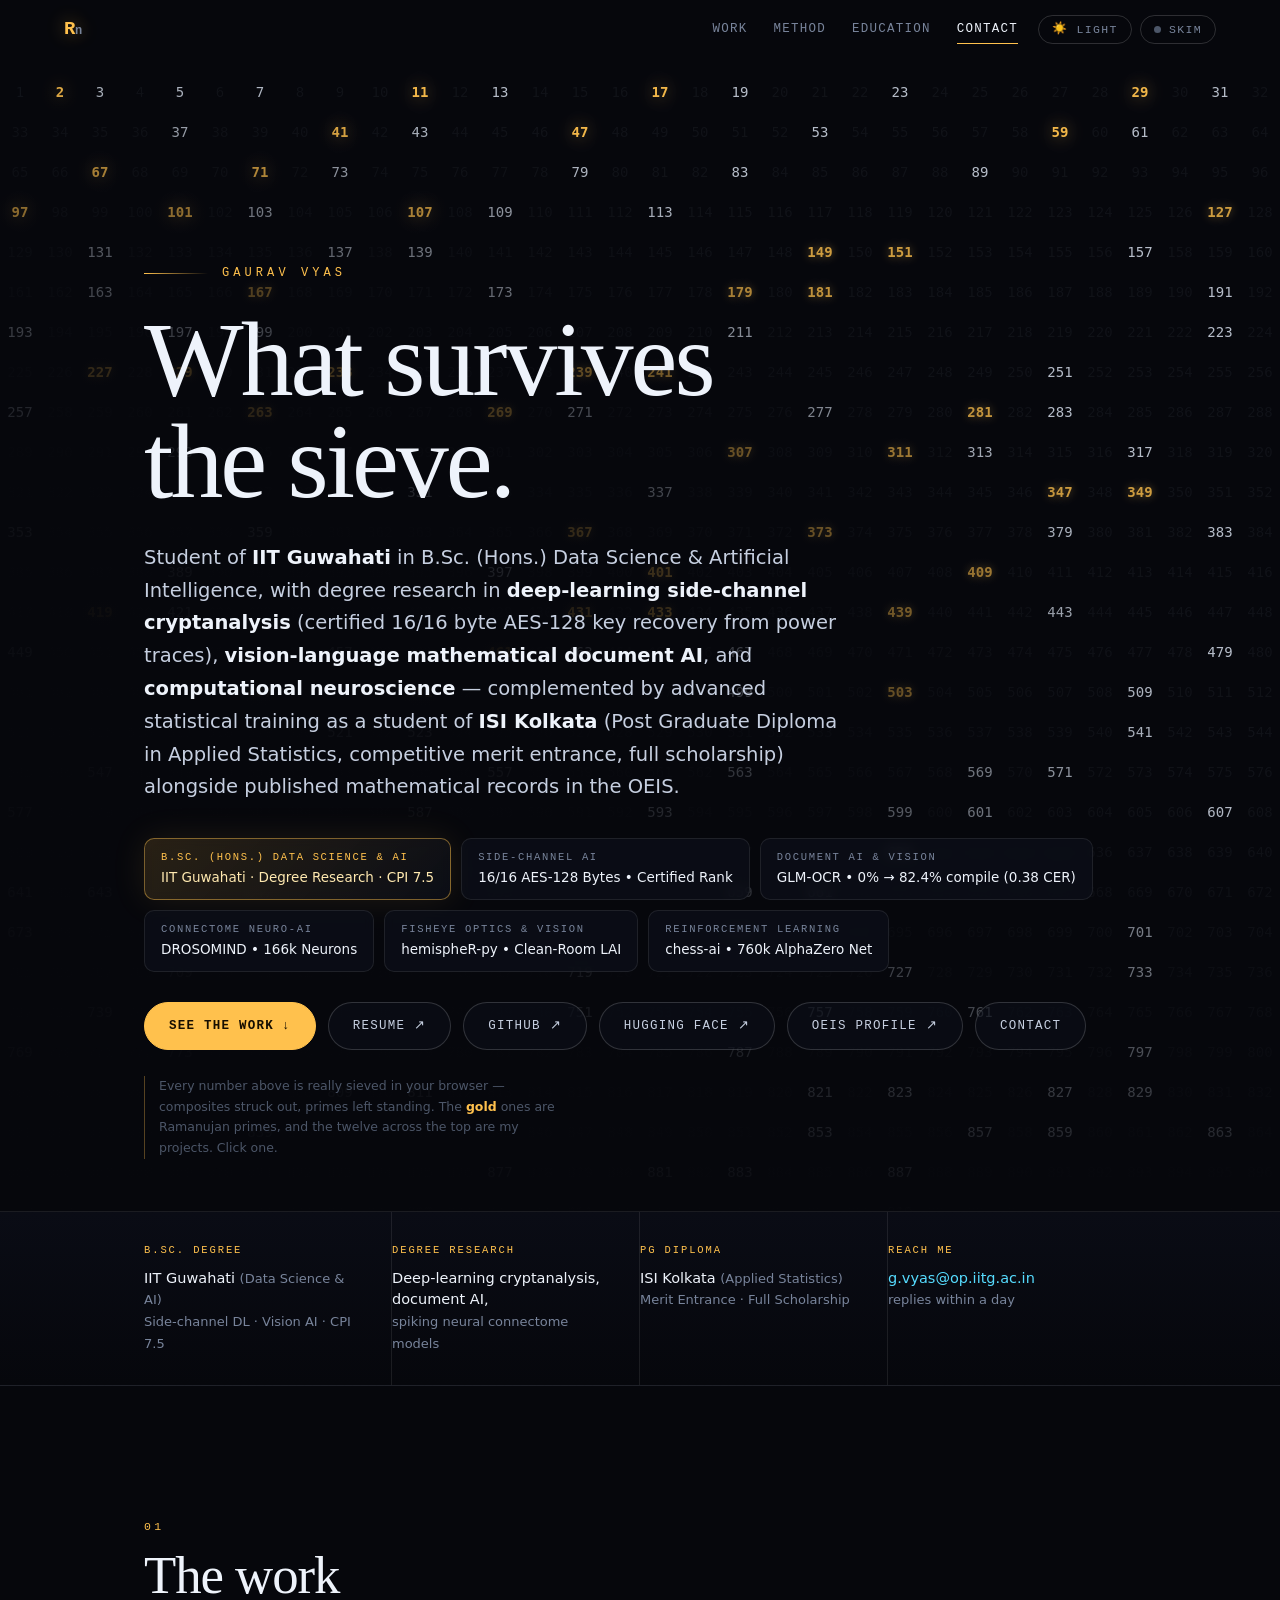
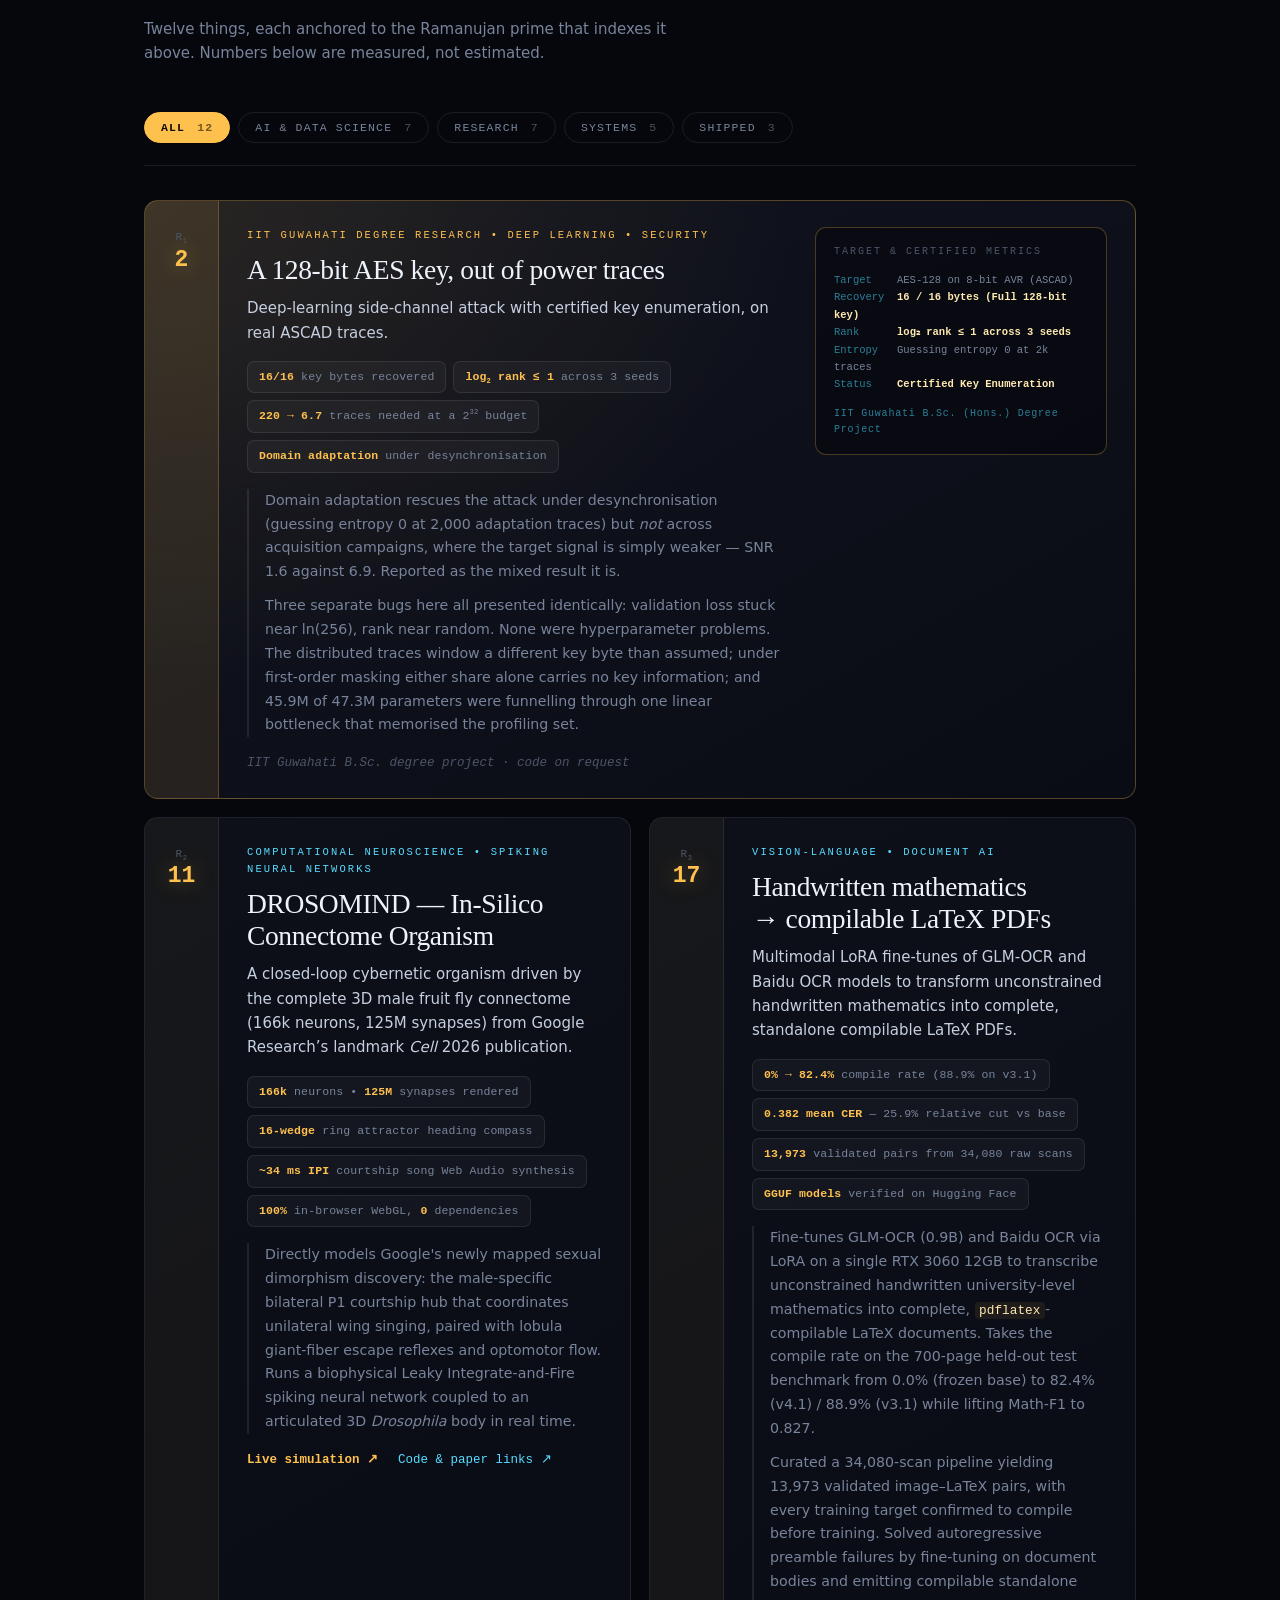
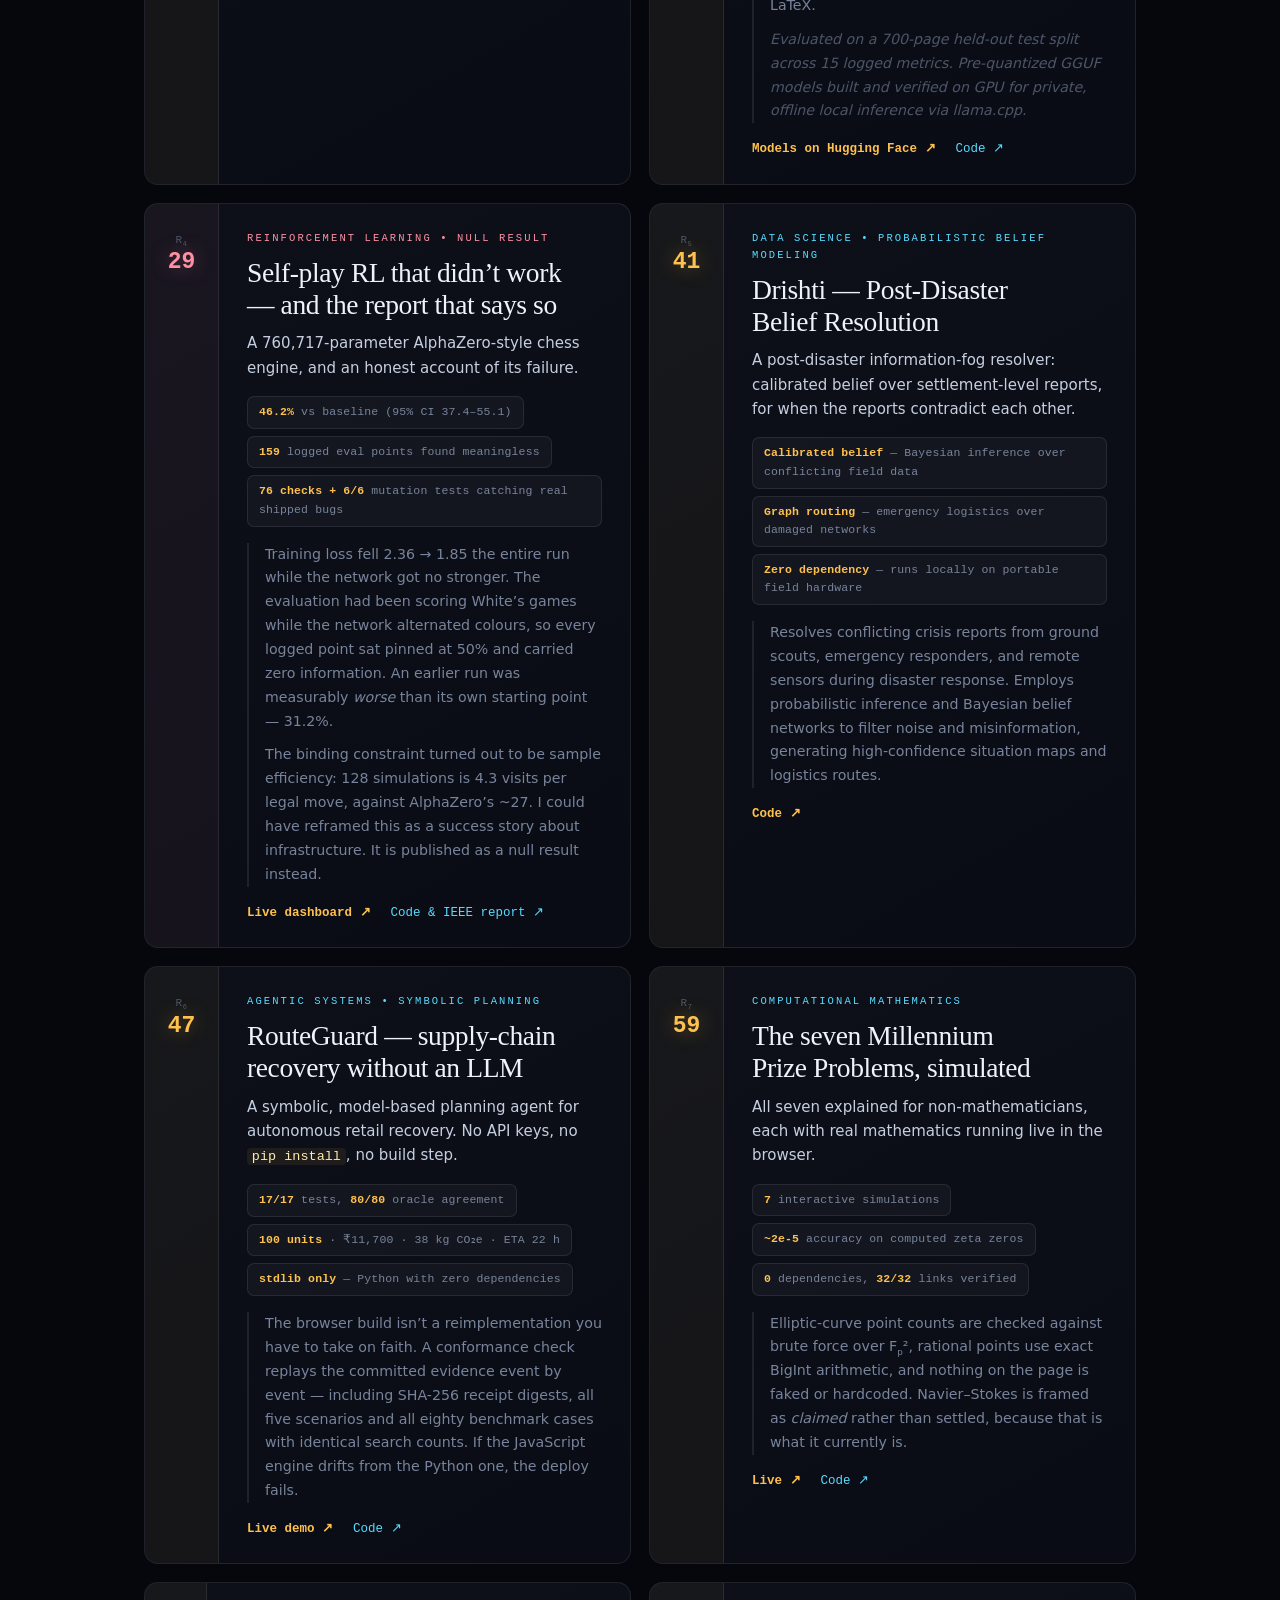
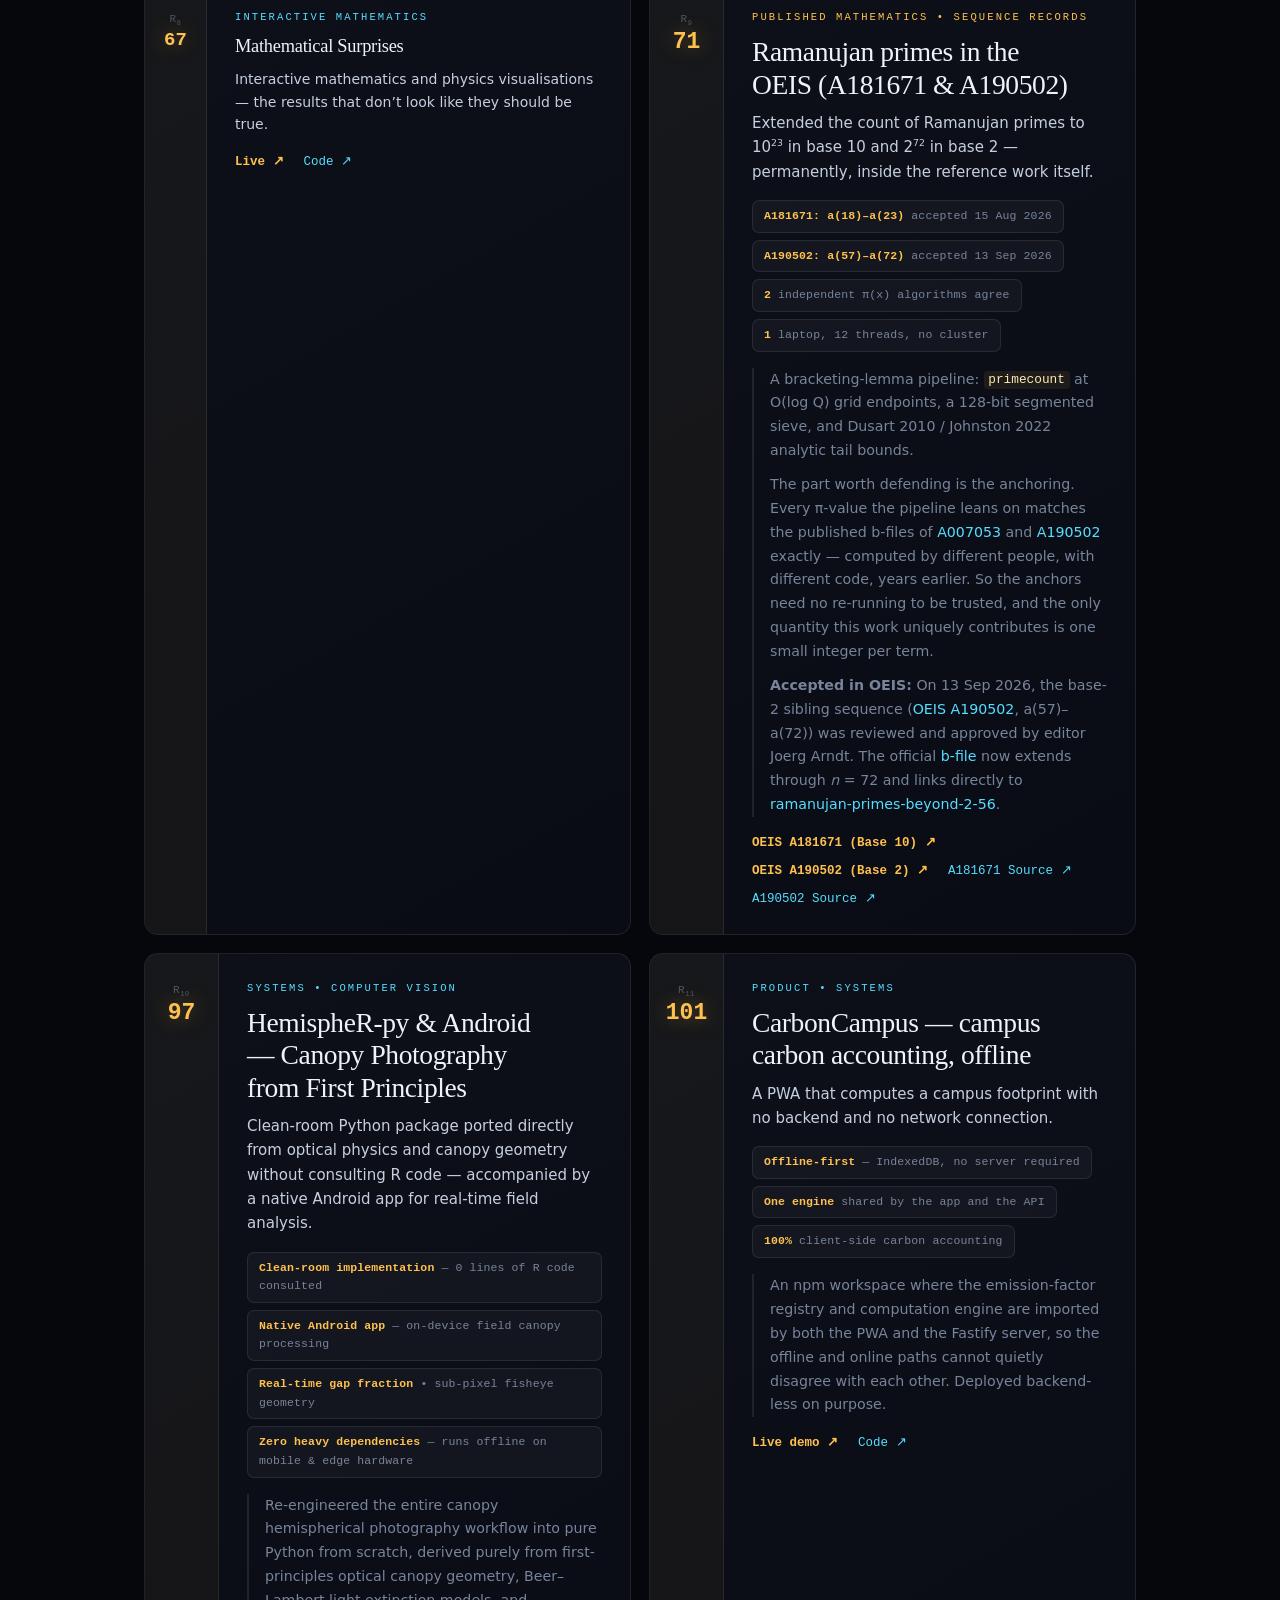
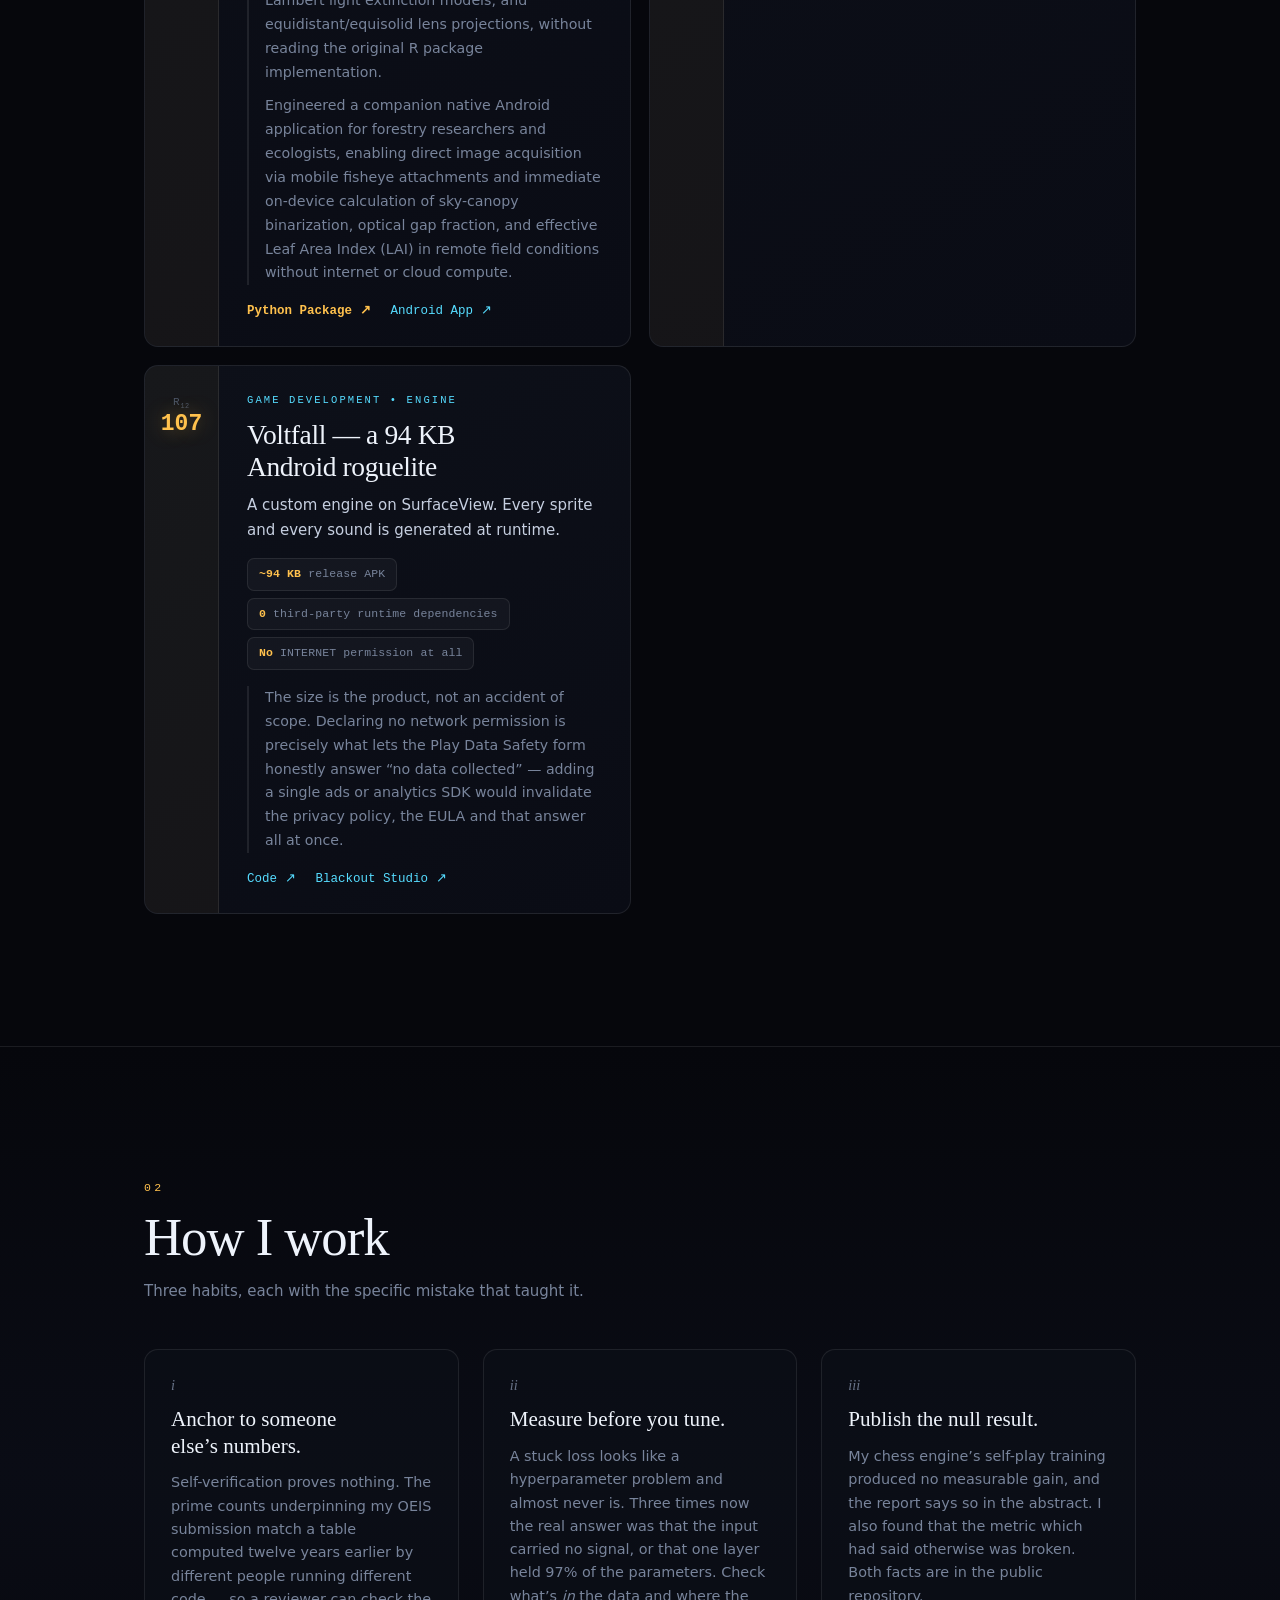
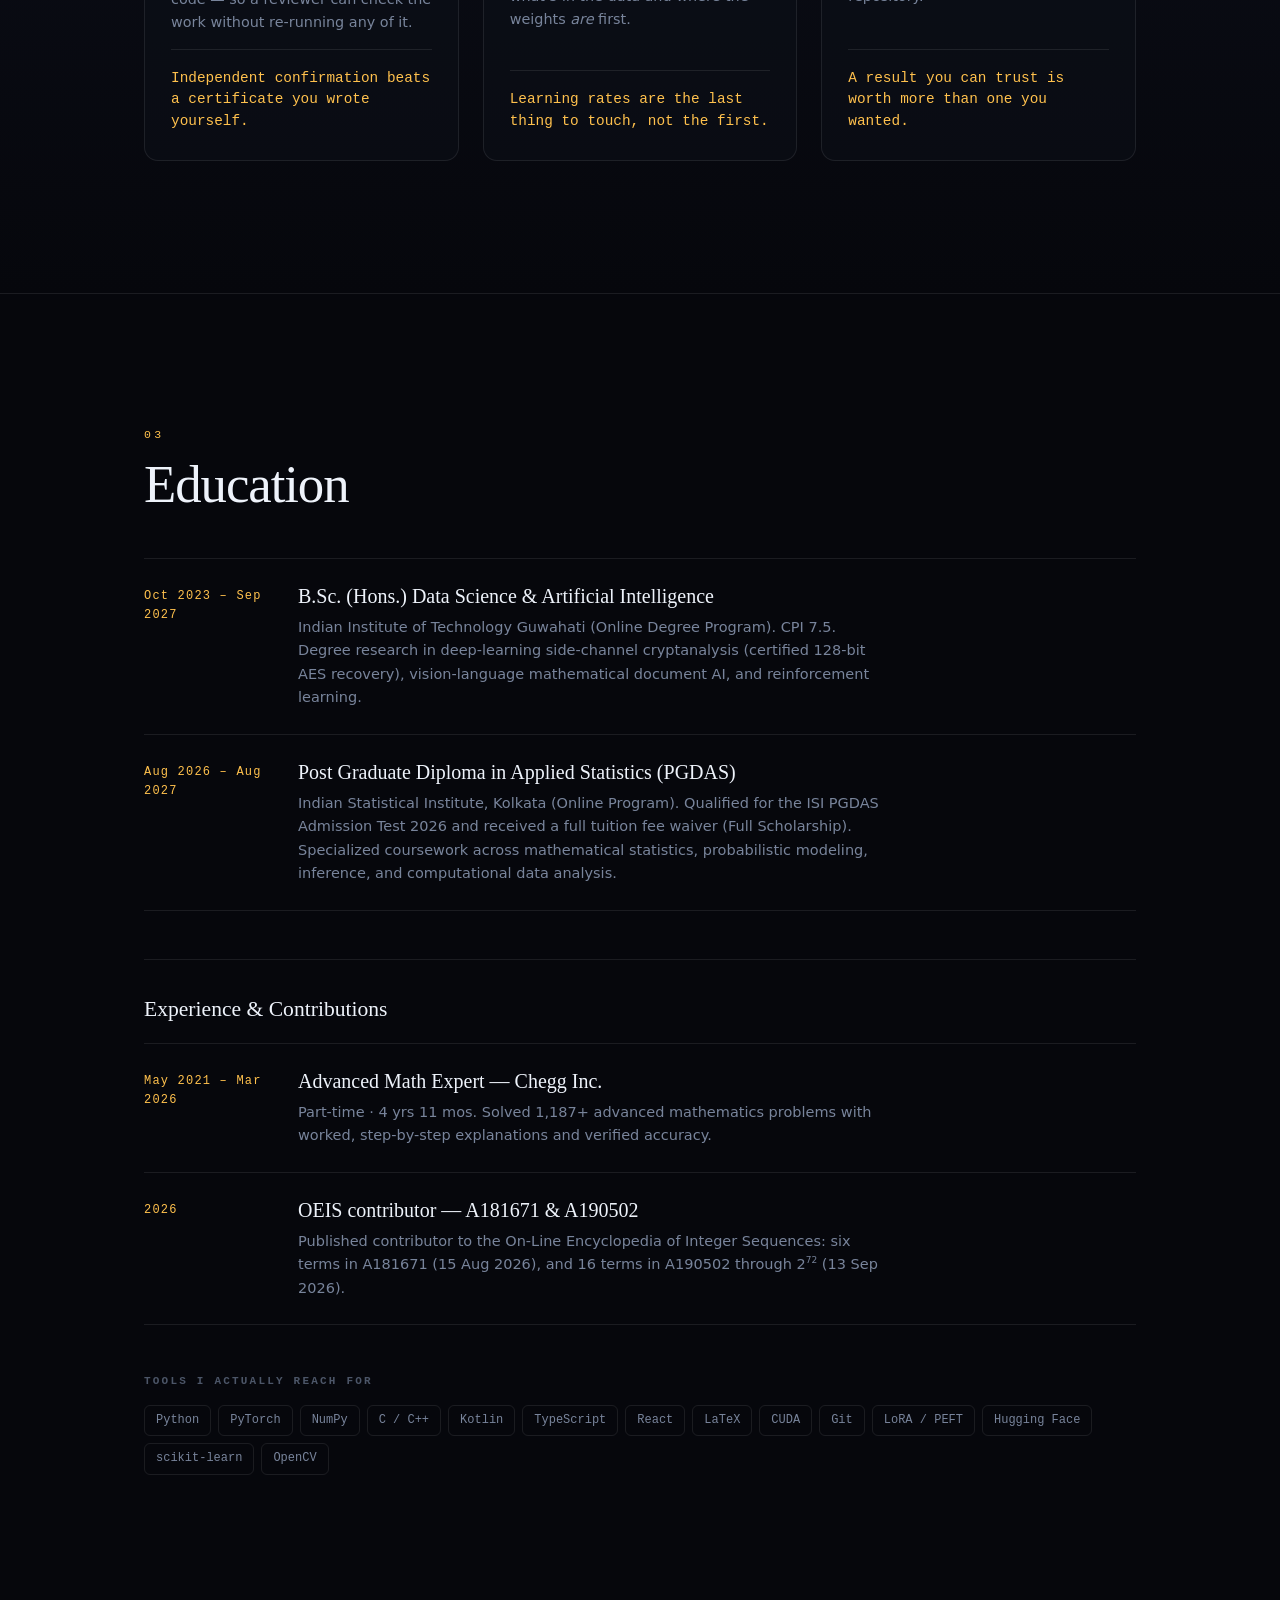
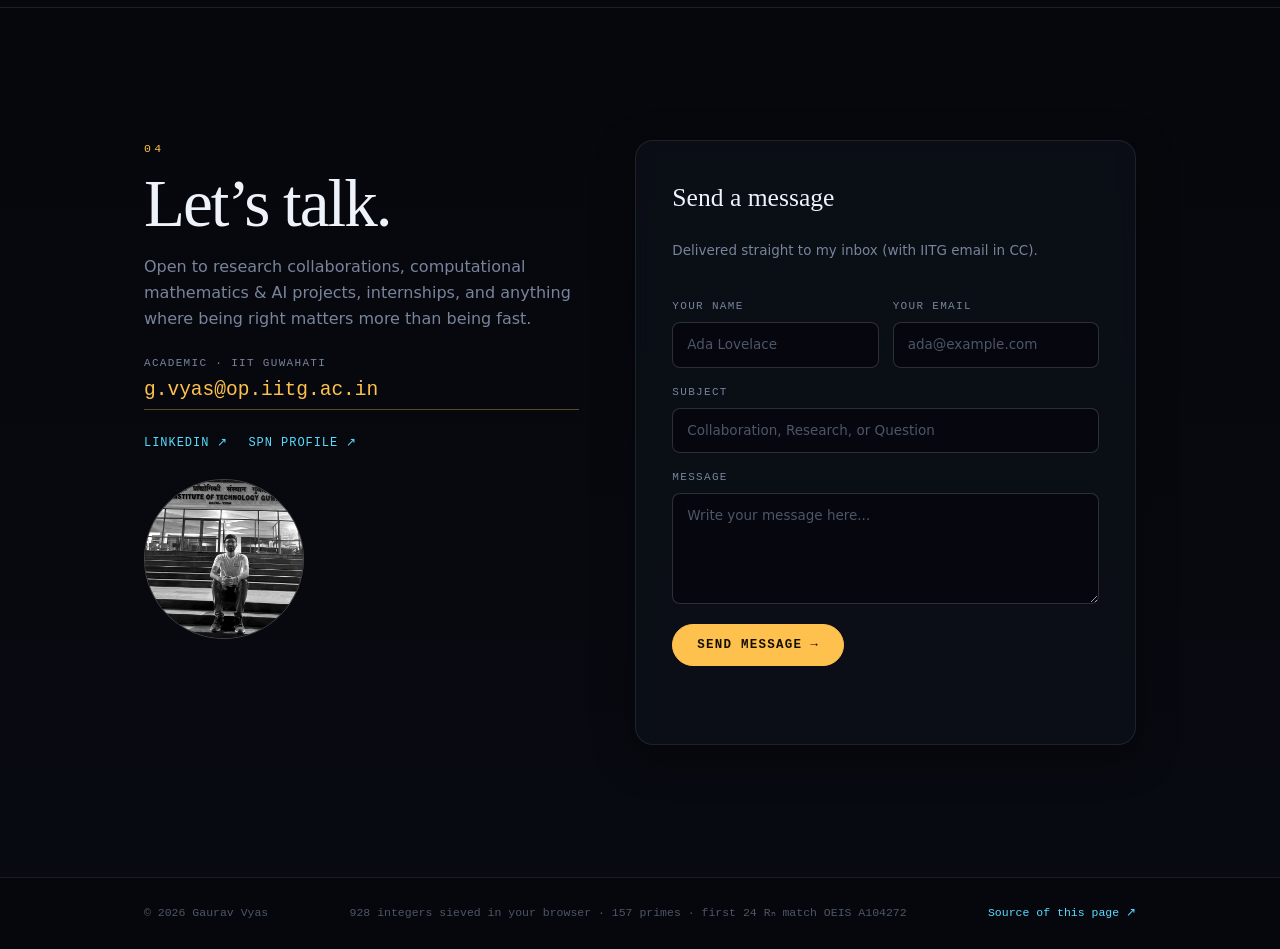
==== commit d6863e10: "Fact check ocr2tex benchmark metrics (0% -> 82.4% compile rate, 0.382 CER) and remove 4,50,000 fee w" ====
--- a/index.html
+++ b/index.html
@@ -79,7 +79,7 @@
       </li>
       <li class="chip">
         <span class="chip-k">Document AI &amp; Vision</span>
-        <span class="chip-v">GLM-OCR &bull; 100% compile rate</span>
+        <span class="chip-v">GLM-OCR &bull; 0% → 82.4% compile (0.38 CER)</span>
       </li>
       <li class="chip">
         <span class="chip-k">Connectome Neuro-AI</span>
@@ -255,28 +255,26 @@
             Multimodal LoRA fine-tunes of GLM-OCR and Baidu OCR models to transform unconstrained handwritten mathematics into complete, standalone compilable LaTeX PDFs.
           </p>
           <ul class="metrics">
-            <li><b>Full PDF generation</b> — end-to-end compilable LaTeX documents</li>
-            <li><b>GLM-OCR + Baidu OCR</b> — multimodal vision-language fine-tunes</li>
-            <li><b>88.9% → 100%</b> compile rate via body-first preamble synthesis</li>
-            <li><b>15,829</b> scanned pages · <b>GGUF</b> models on Hugging Face</li>
-          </ul>
-          <div class="card-detail full-only">
-            <p>
-              Translates raw handwritten mathematics, multi-line algebraic derivations, dense matrix systems,
-              summation/integral limits, and commutative diagrams directly into valid LaTeX source code
-              that compiles straight into publication-ready PDFs without human intervention. Combines
-              GLM-OCR and Baidu OCR architectures with custom tokenizers and vision-language adapter layers.
-            </p>
-            <p>
-              Solved the primary failure mode of mathematical OCR: autoregressive preamble ordering. Standard models fail
-              because they emit document preambles before seeing what symbols and environments the body requires.
-              Training on document bodies first and synthesizing exact mathematical packages (<code>amsmath</code>,
-              <code>amsfonts</code>, <code>tikz</code>) in a dedicated second pass lifted oracle compile rates from 82.4%
-              to 100% with zero cost in character error rate (CER 0.38).
+            <li><b>0% → 82.4%</b> compile rate (88.9% on v3.1)</li>
+            <li><b>0.382 mean CER</b> — 25.9% relative cut vs base</li>
+            <li><b>13,973</b> validated pairs from 34,080 raw scans</li>
+            <li><b>GGUF models</b> verified on Hugging Face</li>
+          </ul>
+          <div class="card-detail full-only">
+            <p>
+              Fine-tunes GLM-OCR (0.9B) and Baidu OCR via LoRA on a single RTX 3060 12GB to transcribe
+              unconstrained handwritten university-level mathematics into complete, <code>pdflatex</code>-compilable
+              LaTeX documents. Takes the compile rate on the 700-page held-out test benchmark from 0.0% (frozen base)
+              to 82.4% (v4.1) / 88.9% (v3.1) while lifting Math-F1 to 0.827.
+            </p>
+            <p>
+              Curated a 34,080-scan pipeline yielding 13,973 validated image–LaTeX pairs, with every training target
+              confirmed to compile before training. Solved autoregressive preamble failures by fine-tuning on
+              document bodies and emitting compilable standalone LaTeX.
             </p>
             <p class="card-caveat">
-              Evaluated against a strict 703-page zero-leak clean split (eliminating document-level source scan overlap)
-              alongside legacy splits. Pre-quantized GGUF models published for fast local, private inference.
+              Evaluated on a 700-page held-out test split across 15 logged metrics. Pre-quantized GGUF models
+              built and verified on GPU for private, offline local inference via llama.cpp.
             </p>
           </div>
           <p class="links">
@@ -629,7 +627,7 @@
         <div class="rec-what">
           <h3>Post Graduate Diploma in Applied Statistics (PGDAS)</h3>
           <p>Indian Statistical Institute, Kolkata (Online Program).
-             Qualified for the ISI PGDAS Admission Test 2026 and received a full tuition fee waiver of ₹4,50,000 (Full Scholarship).
+             Qualified for the ISI PGDAS Admission Test 2026 and received a full tuition fee waiver (Full Scholarship).
              Specialized coursework across mathematical statistics, probabilistic modeling, inference, and computational data analysis.</p>
         </div>
       </li>
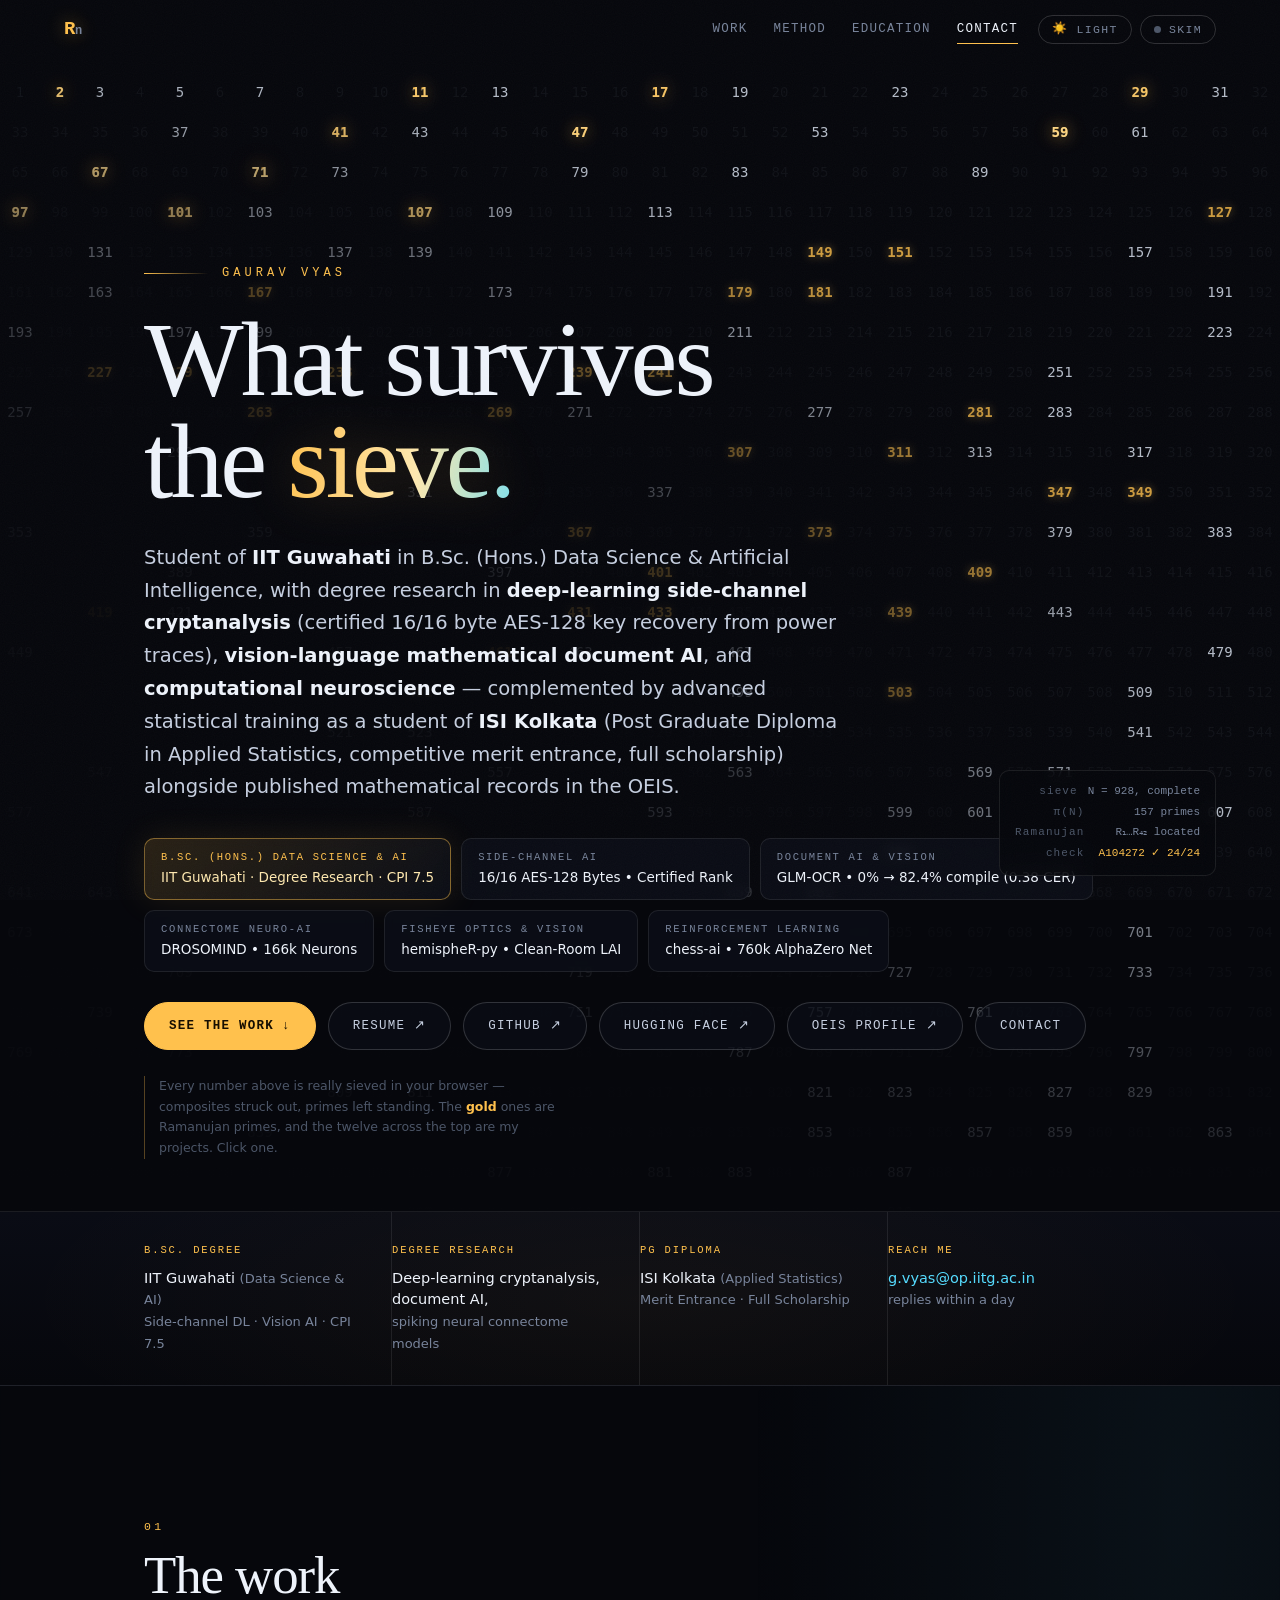
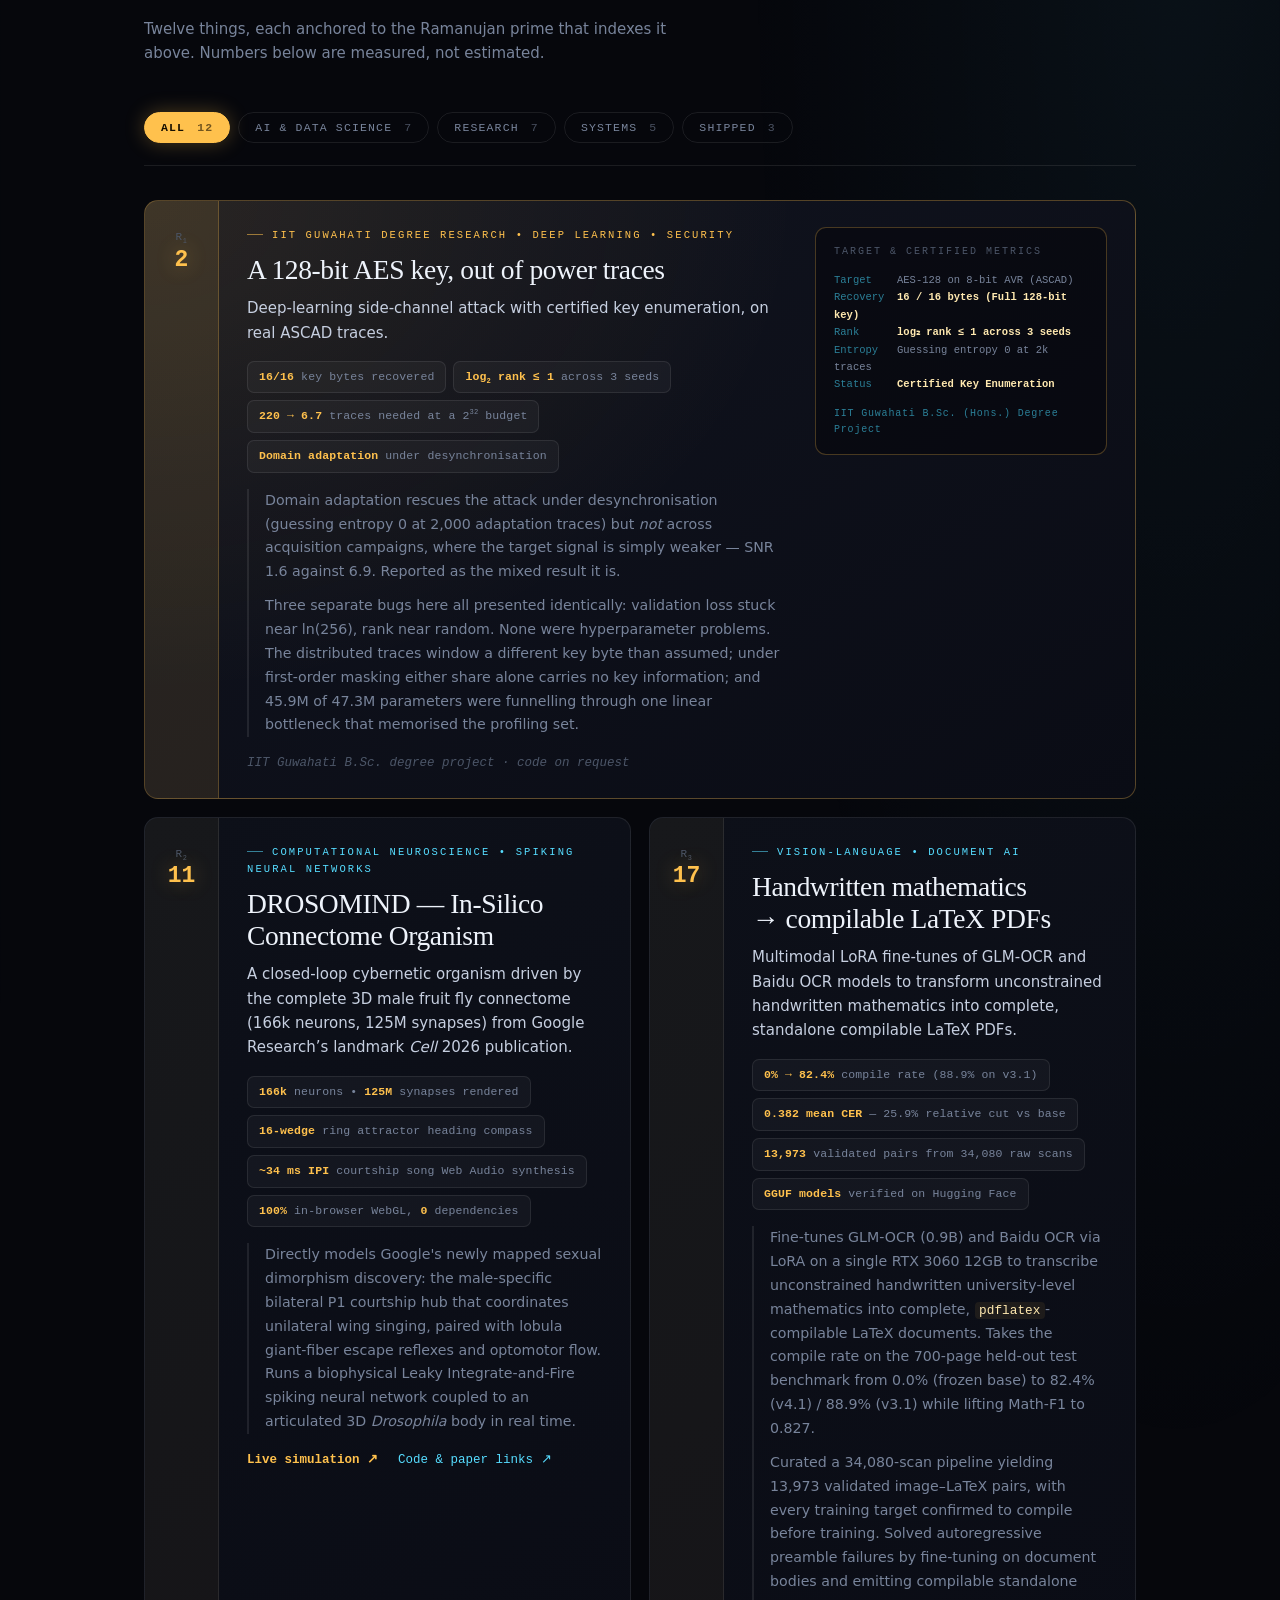
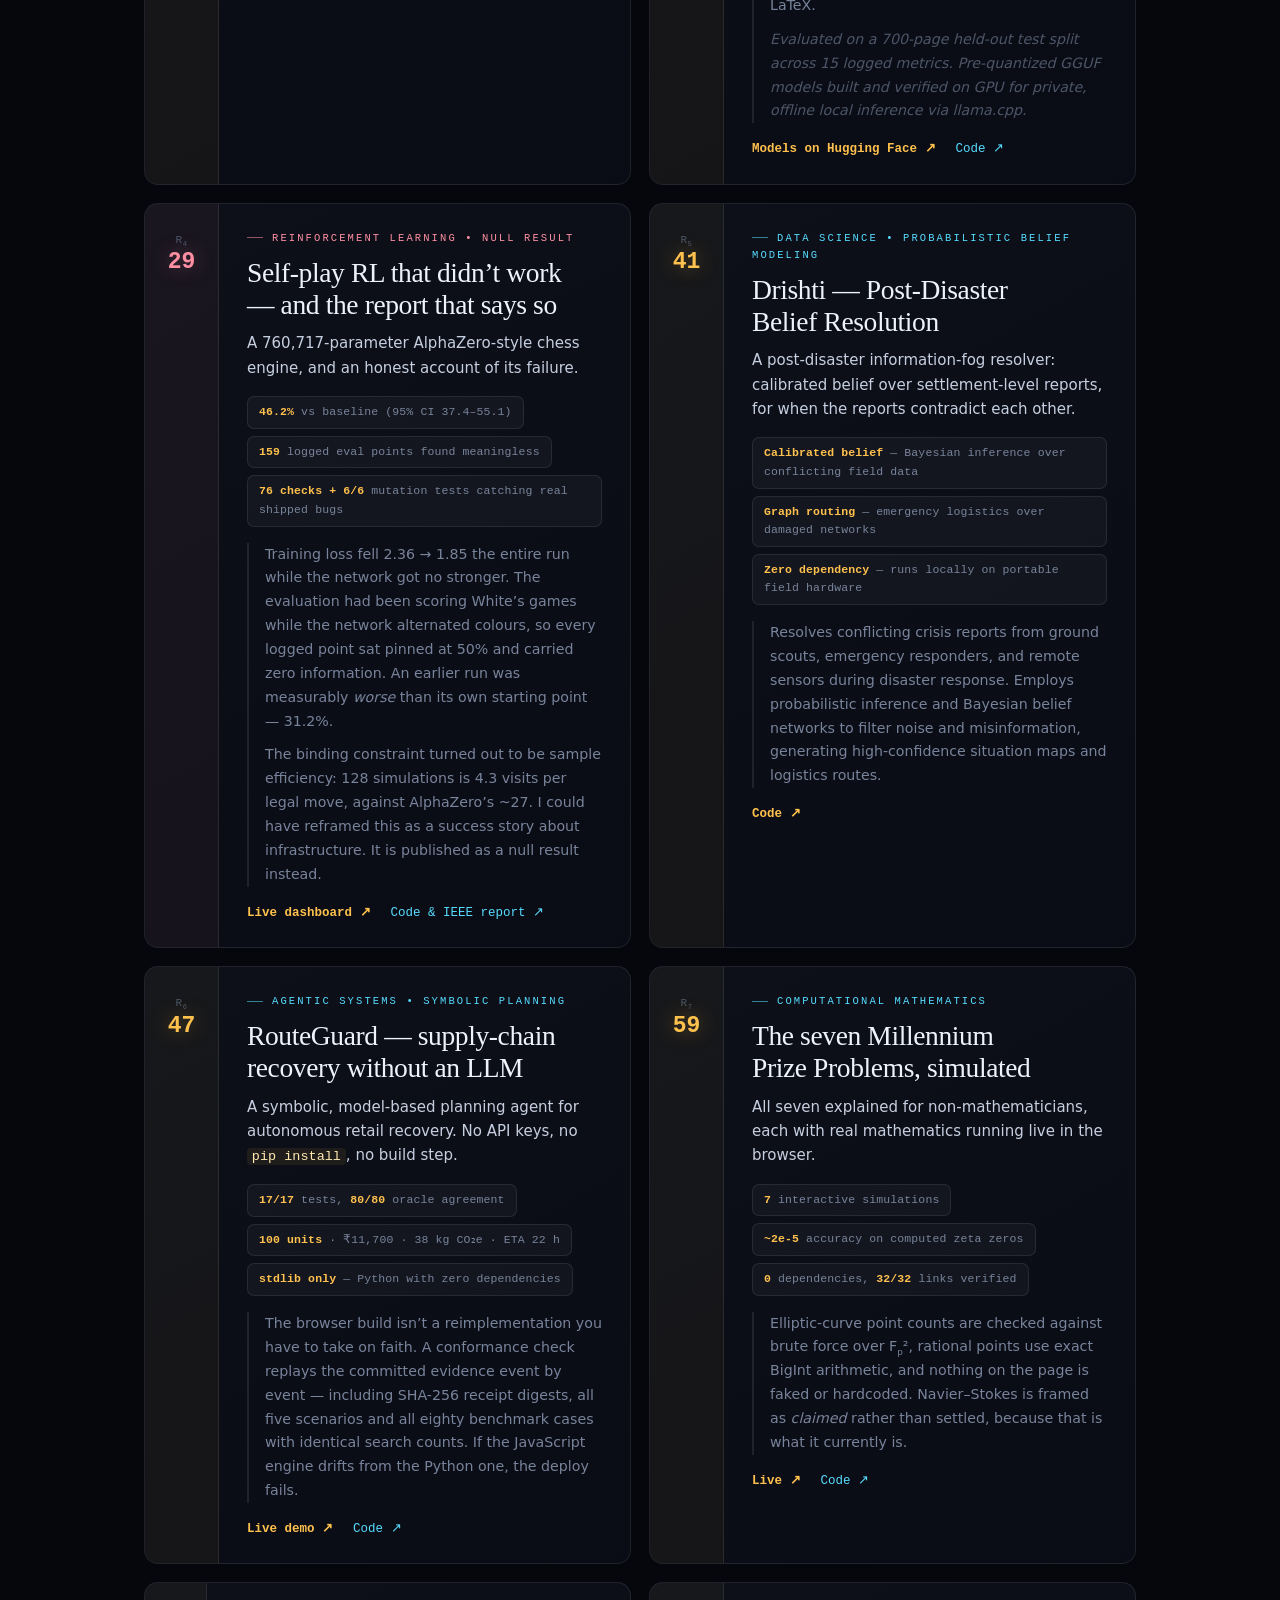
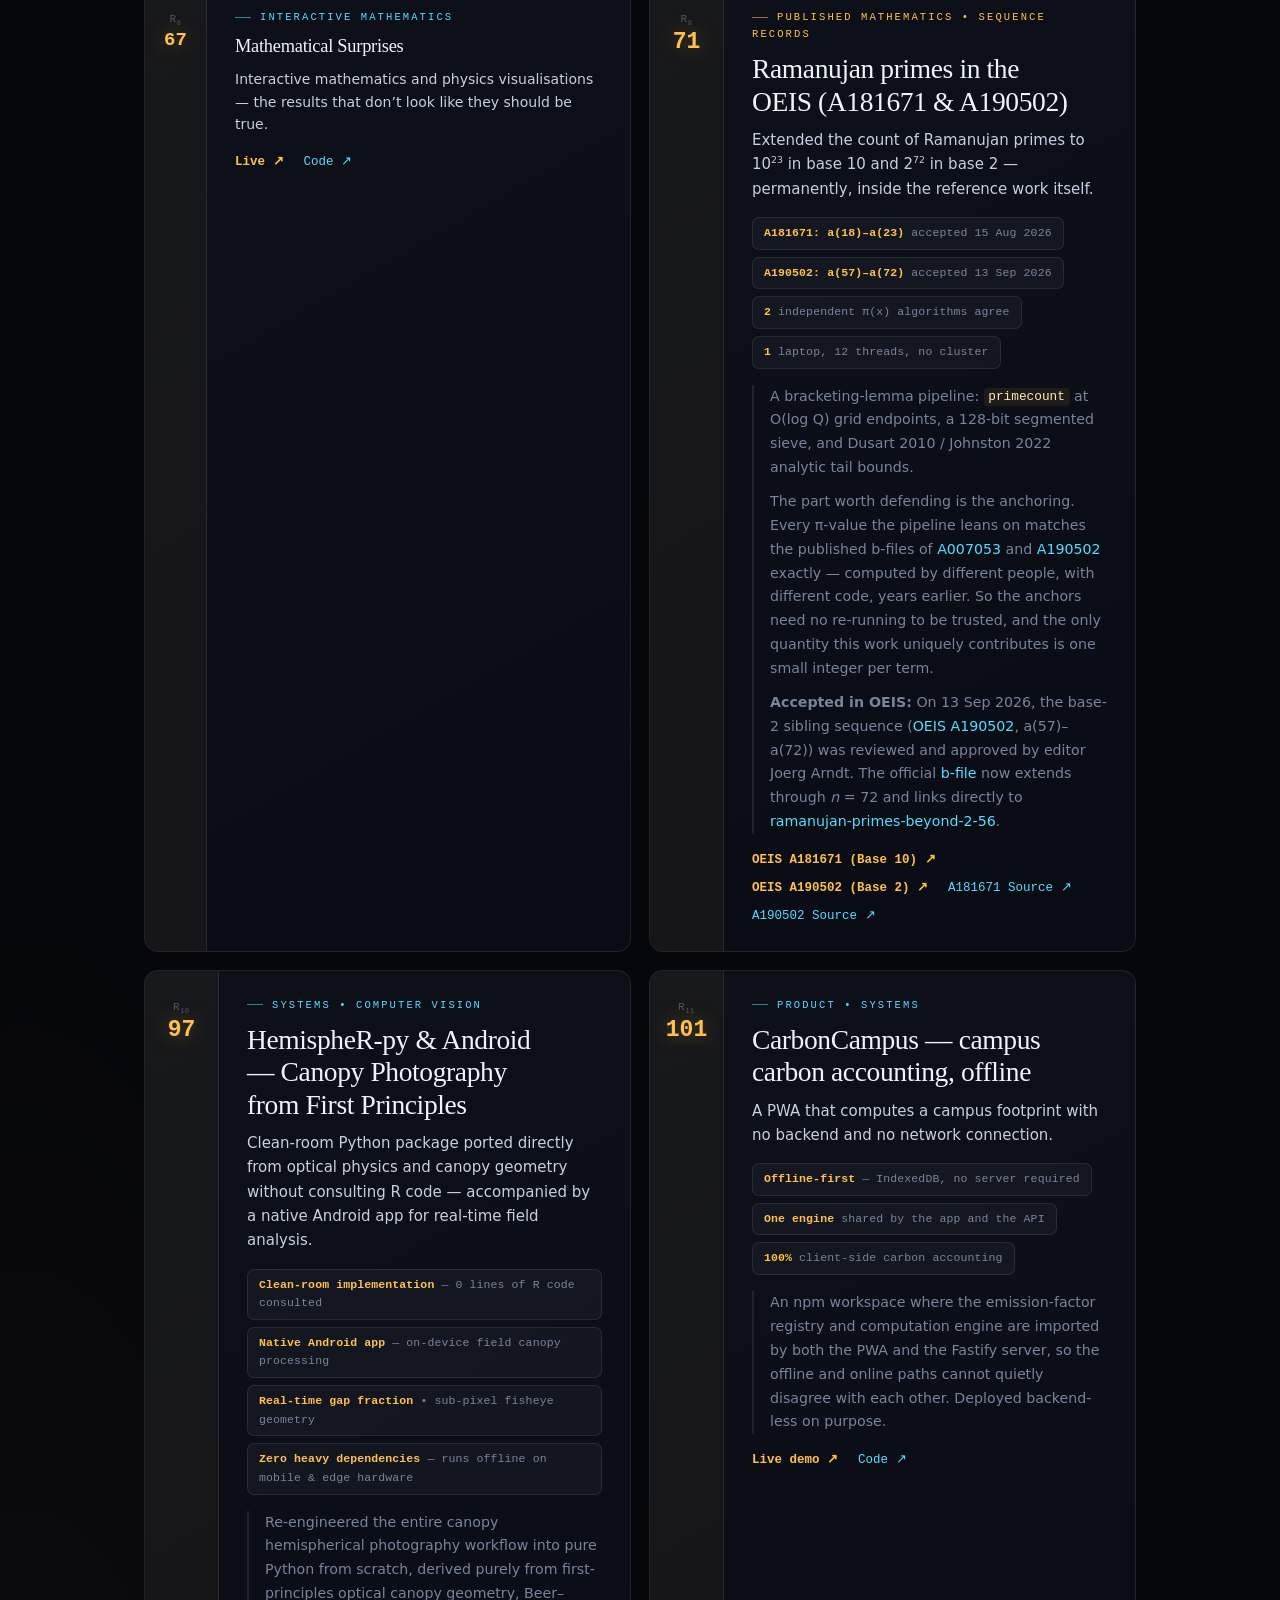
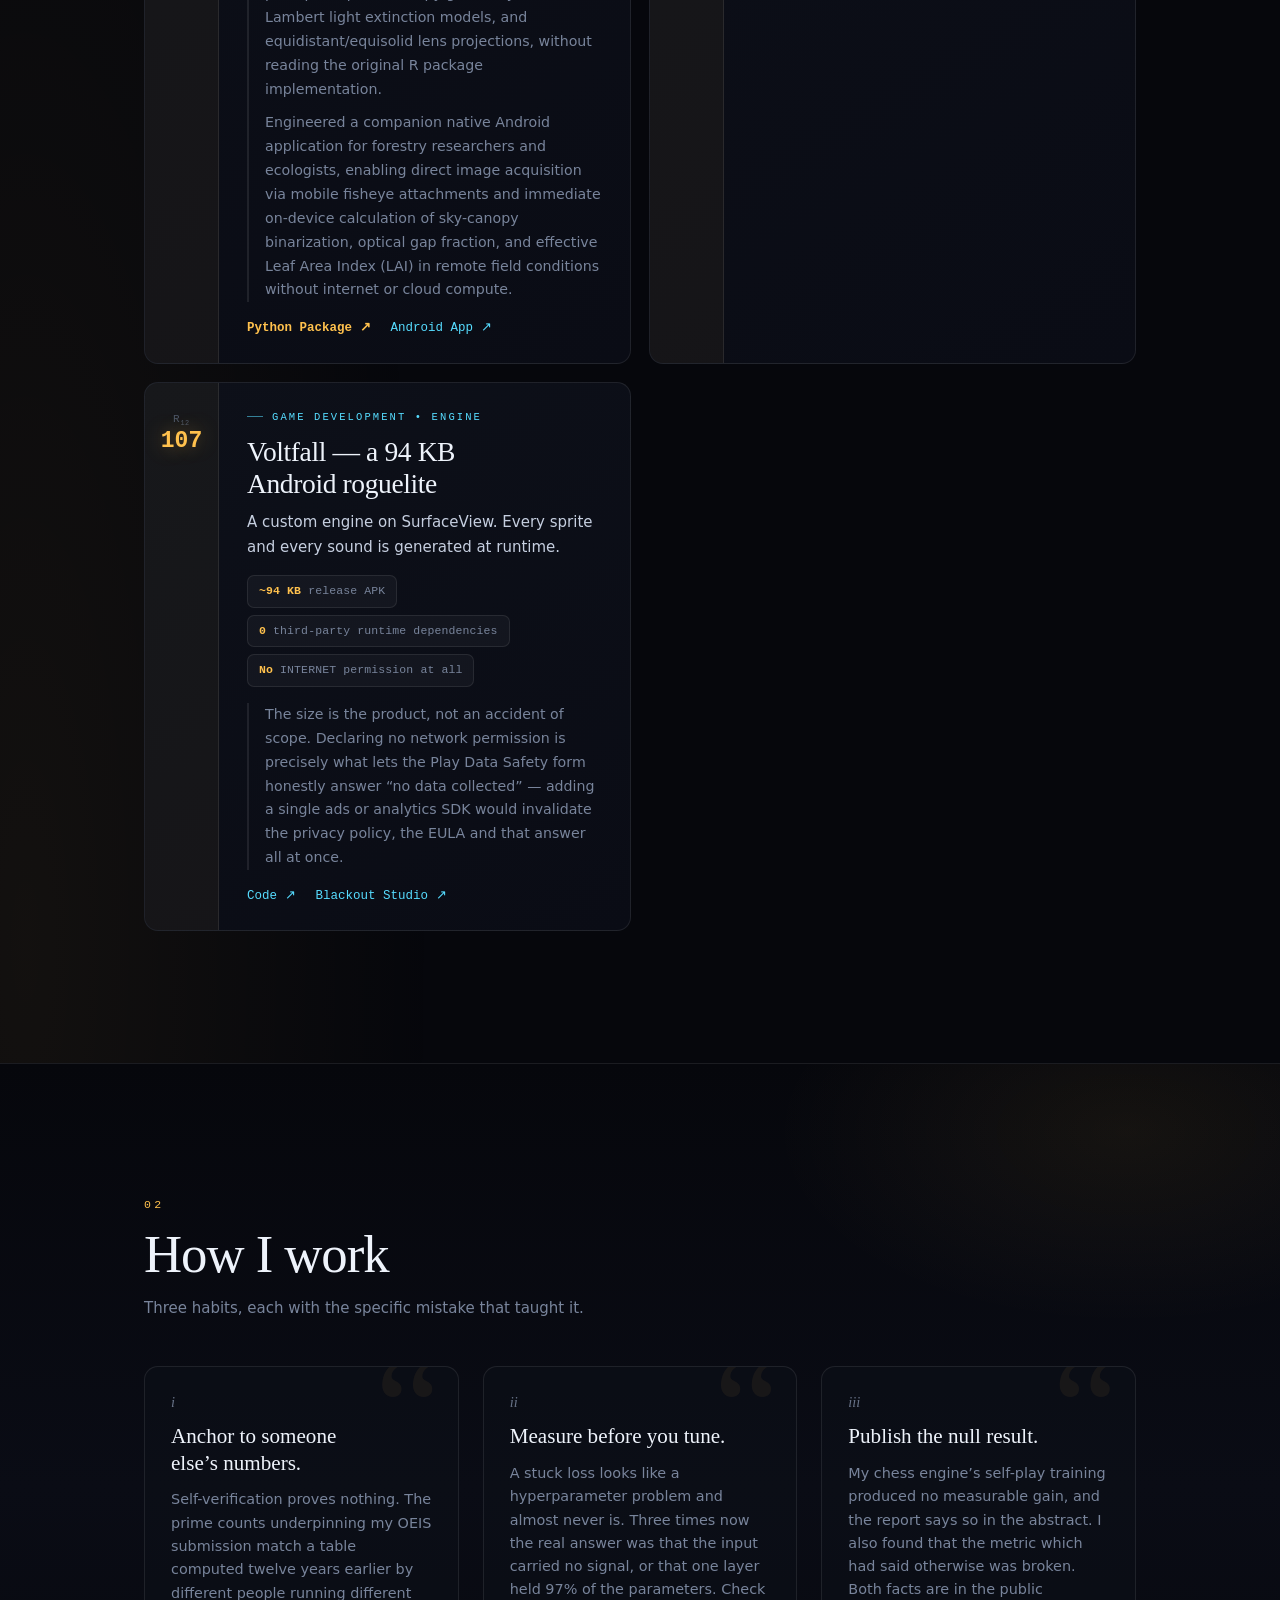
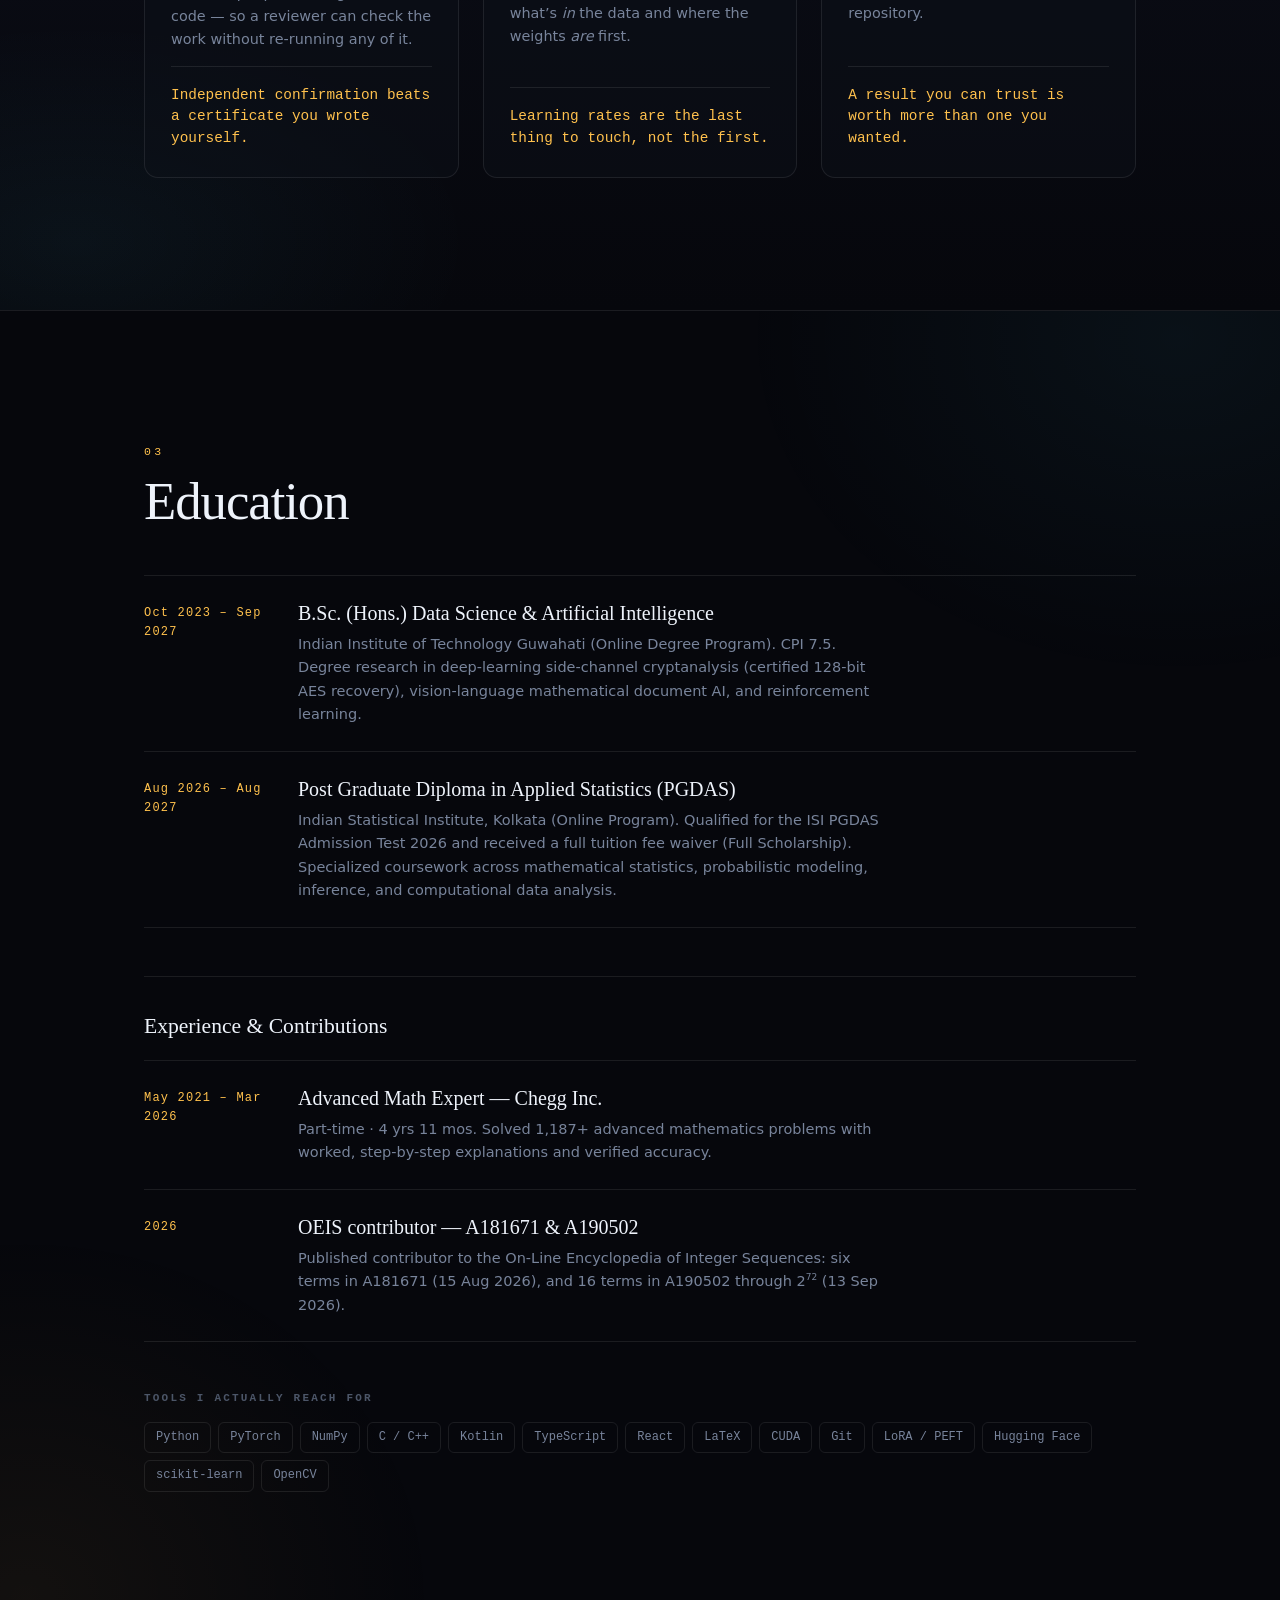
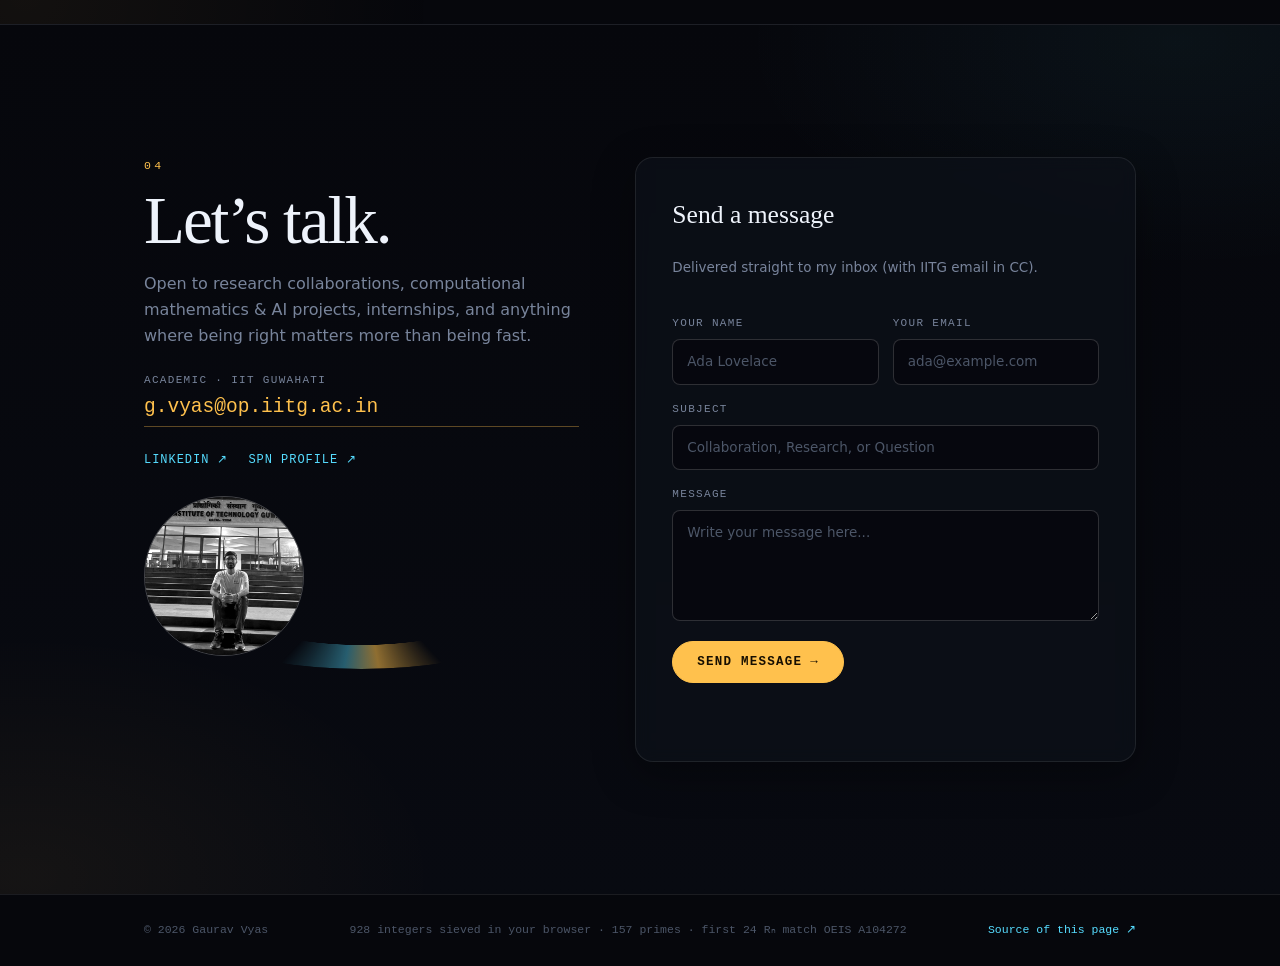
==== commit a0663ff2: "Add polish layer: shimmer headline, scroll progress, cursor spotlights, ambient light; fix cf-cite p" ====
--- a/index.html
+++ b/index.html
@@ -22,6 +22,8 @@
 <body>
 
 <a class="skip-link" href="#work">Skip to the work</a>
+<div class="scroll-progress" aria-hidden="true"></div>
+<div class="grain" aria-hidden="true"></div>
 
 <!-- ═══════════════════════════ CHROME ═══════════════════════════ -->
 <header class="bar" id="bar">
@@ -61,7 +63,7 @@
     </p>
 
     <h1 class="display">
-      What survives<br>the&nbsp;sieve.
+      What survives<br>the&nbsp;<span class="display-glow">sieve.</span>
     </h1>
 
     <p class="lede">
--- a/assets/css/style.css
+++ b/assets/css/style.css
@@ -22,6 +22,10 @@
   --gold:       #ffc14d;
   --gold-hot:   #ffe9b0;
   --rose:       #ff8fa3;
+
+  /* rgb triplets so the decorative layer can re-tint per theme */
+  --glow-rgb:   255,193,77;
+  --cy-rgb:     86,220,255;
 
   --sans: system-ui, -apple-system, "Segoe UI", Roboto, "Helvetica Neue", Arial, sans-serif;
   --serif: "Iowan Old Style", "Palatino Linotype", Palatino, "Book Antiqua", Georgia, serif;
@@ -80,6 +84,7 @@
   max-width:var(--maxw);
   margin-inline:auto;
   padding-inline:var(--gut);
+  position:relative; z-index:1;         /* content rides above the ambient tints */
 }
 
 .muted{ color:var(--txt-dim); }
@@ -301,6 +306,7 @@
   color:var(--txt);
   background:rgba(13,16,25,.6);
   transition:all .25s var(--ease);
+  position:relative; overflow:hidden;   /* sheen sweep lives in the polish layer */
 }
 .btn:hover{
   border-color:var(--gold);
@@ -382,7 +388,7 @@
 
 /* ══════════════════ sections ══════════════════ */
 
-.section{ padding-block:clamp(72px, 11vw, 132px); }
+.section{ padding-block:clamp(72px, 11vw, 132px); position:relative; }
 
 .sec-head{ margin-bottom:46px; }
 .sec-idx{
@@ -439,6 +445,7 @@
 .card{
   grid-column:span 1;
   display:flex;
+  position:relative;                    /* cursor spotlight anchors here */
   background:linear-gradient(150deg, var(--panel) 0%, var(--ink-2) 100%);
   border:1px solid var(--line);
   border-radius:14px;
@@ -465,6 +472,7 @@
   background:rgba(255,193,77,.045);
   border-right:1px solid var(--line);
   font-family:var(--mono);
+  position:relative; z-index:1;         /* stay above the card spotlight */
 }
 .rail-r{ font-size:11px; color:var(--txt-faint); letter-spacing:.06em; }
 .rail-n{
@@ -473,7 +481,7 @@
   line-height:1;
 }
 
-.card-body{ padding:26px 28px 24px; flex:1 1 auto; min-width:0; }
+.card-body{ padding:26px 28px 24px; flex:1 1 auto; min-width:0; position:relative; z-index:1; }
 
 .kicker{
   font-family:var(--mono); font-size:10.5px;
@@ -834,6 +842,189 @@
   font-size:14px;
   border-top:1px solid var(--line);
 }
+
+/* ══════════════════ POLISH LAYER ══════════════════
+   Decorative only — no content lives in here. Colours come from the
+   --glow-rgb / --cy-rgb triplets, so it re-tints itself for light mode.
+   Everything degrades quietly with prefers-reduced-motion. */
+
+::selection{ background:rgba(var(--glow-rgb),.30); color:var(--txt-hi); }
+html{ scrollbar-color:rgba(var(--glow-rgb),.32) rgba(128,128,128,.06); scrollbar-width:thin; }
+::-webkit-scrollbar{ width:11px; height:11px; }
+::-webkit-scrollbar-track{ background:rgba(128,128,128,.07); }
+::-webkit-scrollbar-thumb{
+  background:rgba(var(--glow-rgb),.30);
+  border-radius:99px;
+  border:3px solid transparent;
+  background-clip:padding-box;
+}
+::-webkit-scrollbar-thumb:hover{ background:rgba(var(--glow-rgb),.5); background-clip:padding-box; }
+
+/* ── scroll progress: a hairline of cyan turning gold as you descend ── */
+.scroll-progress{
+  position:fixed; inset:0 0 auto 0; height:2px; z-index:150;
+  transform:scaleX(0); transform-origin:0 50%;
+  background:linear-gradient(90deg, var(--cyan-dim), var(--cyan) 30%, var(--gold) 72%, var(--gold-hot));
+  pointer-events:none;
+}
+@supports (animation-timeline:scroll()){
+  .scroll-progress{
+    animation:progress-grow linear both;
+    animation-timeline:scroll(root);
+  }
+}
+@keyframes progress-grow{ from{ transform:scaleX(0); } to{ transform:scaleX(1); } }
+
+/* ── film grain: keeps the flat panels from looking like plastic ── */
+.grain{
+  position:fixed; inset:0; z-index:140; pointer-events:none;
+  opacity:.045;
+  background-image:url("data:image/svg+xml,%3Csvg xmlns='http://www.w3.org/2000/svg' width='140' height='140'%3E%3Cfilter id='n'%3E%3CfeTurbulence type='fractalNoise' baseFrequency='.9' numOctaves='2' stitchTiles='stitch'/%3E%3C/filter%3E%3Crect width='100%25' height='100%25' filter='url(%23n)' opacity='.7'/%3E%3C/svg%3E");
+}
+body.light-mode .grain{ opacity:.028; }
+
+/* ── the headline: the surviving primes catch the light ── */
+.display-glow{
+  background:linear-gradient(100deg,
+    var(--gold) 0%, var(--gold-hot) 26%, var(--cyan) 52%, var(--gold) 78%, var(--gold-hot) 100%);
+  background-size:230% 100%;
+  -webkit-background-clip:text; background-clip:text;
+  color:transparent;
+  -webkit-text-fill-color:transparent;
+  filter:drop-shadow(0 0 26px rgba(var(--glow-rgb),.22));
+  animation:shine 10s linear infinite;
+}
+@keyframes shine{ to{ background-position:-230% 0; } }
+
+/* ── ambient light under each section ── */
+.section::before{
+  content:""; position:absolute; inset:0; z-index:0; pointer-events:none;
+  background:
+    radial-gradient(55% 42% at 92% 2%, rgba(var(--cy-rgb),.05), transparent 62%),
+    radial-gradient(52% 45% at 2% 98%, rgba(var(--glow-rgb),.055), transparent 62%);
+}
+.section-method::before{
+  background:
+    radial-gradient(46% 38% at 88% 8%, rgba(var(--glow-rgb),.06), transparent 60%),
+    radial-gradient(50% 42% at 6% 92%, rgba(var(--cy-rgb),.05), transparent 62%);
+}
+.ledger{ position:relative; }
+.ledger::before{
+  content:""; position:absolute; inset:0; z-index:0; pointer-events:none;
+  background:radial-gradient(70% 160% at 50% 50%, rgba(var(--glow-rgb),.04), transparent 70%);
+}
+
+/* ── cards: a gold spotlight that follows the cursor ──
+   (--sx/--sy are written by main.js; the fallback rests off the top edge) */
+.card::before{
+  content:""; position:absolute; inset:0; z-index:0; pointer-events:none;
+  background:radial-gradient(360px 260px at var(--sx, 50%) var(--sy, -80%),
+    rgba(var(--glow-rgb),.11), rgba(var(--cy-rgb),.03) 42%, transparent 70%);
+  opacity:0;
+  transition:opacity .4s var(--ease);
+}
+.card:hover::before{ opacity:1; }
+.card:hover .rail-n{ transform:translateY(-2px) scale(1.12); }
+.rail-n{ transition:transform .35s var(--ease); }
+
+/* the feature card breathes — it is the one worth looking at twice */
+@keyframes feature-breathe{
+  0%, 100%{ box-shadow:0 0 30px rgba(var(--glow-rgb),.05); }
+  50%     { box-shadow:0 0 64px rgba(var(--glow-rgb),.17); }
+}
+@keyframes feature-breathe-light{
+  0%, 100%{ box-shadow:0 6px 24px rgba(var(--glow-rgb),.05); }
+  50%     { box-shadow:0 6px 30px rgba(var(--glow-rgb),.14); }
+}
+.card-feature{ animation:feature-breathe 8s ease-in-out infinite; }
+body.light-mode .card-feature{ animation-name:feature-breathe-light; }
+.card-feature.is-pinged{ animation:none; }  /* the ping owns the shadow then */
+
+/* ── buttons: one clean sheen sweep per hover ── */
+.btn::after{
+  content:""; position:absolute; top:-20%; bottom:-20%; width:45%; left:-70%;
+  transform:skewX(-20deg);
+  background:linear-gradient(90deg, transparent, rgba(255,255,255,.16), transparent);
+  transition:left .55s var(--ease);
+  pointer-events:none;
+}
+.btn:hover::after{ left:130%; }
+.btn-primary span{ display:inline-block; transition:transform .25s var(--ease); }
+.btn-primary:hover span{ transform:translateY(3px); }
+.btn-primary.form-submit:hover span{ transform:translateX(4px) translateY(0); }
+
+/* ── chips and filters lift a little ── */
+.chip{ transition:transform .3s var(--ease), border-color .3s var(--ease), box-shadow .3s var(--ease); }
+.chip:hover{ transform:translateY(-2px); border-color:var(--line-2); }
+.chip-gold:hover{ border-color:rgba(var(--glow-rgb),.6); box-shadow:0 8px 30px rgba(var(--glow-rgb),.14); }
+.filter.is-on{ box-shadow:0 0 20px rgba(var(--glow-rgb),.28); }
+
+/* ── kickers get a rule in front of them ── */
+.kicker::before{
+  content:""; display:inline-block; width:16px; height:1px;
+  background:currentColor; opacity:.55;
+  vertical-align:middle; margin-right:9px;
+}
+
+/* ── links: underline wipes in from the left ── */
+.links a, .contact-links a{ position:relative; }
+.links a::after, .contact-links a::after{
+  content:""; position:absolute; left:0; bottom:-3px;
+  width:100%; height:1px; background:currentColor;
+  transform:scaleX(0); transform-origin:100% 50%;
+  transition:transform .32s var(--ease);
+}
+.links a:hover::after, .contact-links a:hover::after{ transform:scaleX(1); transform-origin:0 50%; }
+
+/* ── method cards: a quiet quotation mark keeps company ── */
+.method{ overflow:hidden; transition:border-color .3s var(--ease), background .3s var(--ease), transform .3s var(--ease); }
+.method:hover{ transform:translateY(-3px); }
+.method::before{
+  content:"\201C"; position:absolute; right:16px; top:-34px; z-index:0;
+  font-family:var(--serif); font-size:150px; line-height:1;
+  color:rgba(var(--glow-rgb),.06);
+  pointer-events:none;
+  transition:transform .5s var(--ease), color .5s var(--ease);
+}
+.method:hover::before{ transform:translateY(8px) rotate(-4deg); color:rgba(var(--glow-rgb),.11); }
+
+/* ── record: entries slide toward the margin light on hover ── */
+.rec{
+  position:relative;
+  transition:padding-left .3s var(--ease), background .3s var(--ease);
+}
+.rec:hover{
+  padding-left:12px;
+  background:linear-gradient(90deg, rgba(var(--glow-rgb),.05), transparent 42%);
+}
+.rec-what h3{ transition:color .3s var(--ease); }
+.rec:hover .rec-what h3{ color:var(--gold); }
+
+/* ── tools: pills warm up under the cursor ── */
+.stack-list span{ transition:all .25s var(--ease); cursor:default; }
+.stack-list span:hover{
+  color:var(--gold);
+  border-color:rgba(var(--glow-rgb),.5);
+  background:rgba(var(--glow-rgb),.06);
+  transform:translateY(-2px);
+}
+
+/* ── portrait: a slow gold ring, like an orbiting read head ── */
+.portrait{ position:relative; }
+.portrait::before{
+  content:""; position:absolute; inset:-13px; border-radius:50%;
+  background:conic-gradient(from 0deg,
+    transparent 0 38%, rgba(var(--glow-rgb),.55) 47%, rgba(var(--cy-rgb),.4) 53%, transparent 62% 100%);
+  -webkit-mask:radial-gradient(closest-side, transparent calc(100% - 60px), #000 calc(100% - 59px));
+  mask:radial-gradient(closest-side, transparent calc(100% - 60px), #000 calc(100% - 59px));
+  animation:ring-spin 8s linear infinite;
+  pointer-events:none;
+}
+@keyframes ring-spin{ to{ transform:rotate(360deg); } }
+
+/* ── the mark turns its head when you reach for it ── */
+.mark-glyph{ display:inline-block; transition:transform .35s var(--ease); }
+.mark:hover .mark-glyph{ transform:rotate(-8deg) scale(1.1); }
 
 /* ══════════════════ SKIM MODE ══════════════════
    The page sieves itself: prose falls away, facts survive. */
@@ -965,6 +1156,8 @@
   --gold:       #b36b00;
   --gold-hot:   #8a5200;
   --rose:       #cf222e;
+  --glow-rgb:   179,107,0;
+  --cy-rgb:     0,122,153;
   background:   #f6f8fa;
   color:        #24292f;
 }
@@ -1131,6 +1324,15 @@
   box-shadow: 0 6px 24px rgba(179,107,0,.07);
 }
 
+body.light-mode .cf-cite {
+  background: #f6f8fa;
+  border-color: rgba(179,107,0,.3);
+}
+
+body.light-mode .cf-cite-body b {
+  color: #8a5200;
+}
+
 body.light-mode .rail-r,
 body.light-mode .rail-n {
   color: #57606a;
@@ -1247,7 +1449,17 @@
   :root{ --txt:#15181f; --txt-hi:#000; --txt-dim:#3c4350; --gold:#8a6200; }
   html,body{ background:#fff; color:#15181f; }
   .bar,.readout,.hero-vignette,.sieve-base,.sieve-glow,.filters,.hero-cta,
-  .skip-link,.hero-hint,.noscript-note,.portrait{ display:none !important; }
+  .skip-link,.hero-hint,.noscript-note,.portrait,
+  .grain,.scroll-progress{ display:none !important; }
+  /* gradient text is paper-hostile — print it as plain ink */
+  .display-glow{
+    background:none !important;
+    color:#000 !important;
+    -webkit-text-fill-color:#000 !important;
+    filter:none !important;
+    animation:none !important;
+  }
+  .card-feature{ animation:none !important; }
   .hero{ min-height:auto; padding:0 0 24px; }
   .display{ font-size:34pt; }
   .card,.method,.chip{
--- a/assets/css/style.css
+++ b/assets/css/style.css
@@ -22,6 +22,10 @@
   --gold:       #ffc14d;
   --gold-hot:   #ffe9b0;
   --rose:       #ff8fa3;
+
+  /* rgb triplets so the decorative layer can re-tint per theme */
+  --glow-rgb:   255,193,77;
+  --cy-rgb:     86,220,255;
 
   --sans: system-ui, -apple-system, "Segoe UI", Roboto, "Helvetica Neue", Arial, sans-serif;
   --serif: "Iowan Old Style", "Palatino Linotype", Palatino, "Book Antiqua", Georgia, serif;
@@ -80,6 +84,7 @@
   max-width:var(--maxw);
   margin-inline:auto;
   padding-inline:var(--gut);
+  position:relative; z-index:1;         /* content rides above the ambient tints */
 }
 
 .muted{ color:var(--txt-dim); }
@@ -301,6 +306,7 @@
   color:var(--txt);
   background:rgba(13,16,25,.6);
   transition:all .25s var(--ease);
+  position:relative; overflow:hidden;   /* sheen sweep lives in the polish layer */
 }
 .btn:hover{
   border-color:var(--gold);
@@ -382,7 +388,7 @@
 
 /* ══════════════════ sections ══════════════════ */
 
-.section{ padding-block:clamp(72px, 11vw, 132px); }
+.section{ padding-block:clamp(72px, 11vw, 132px); position:relative; }
 
 .sec-head{ margin-bottom:46px; }
 .sec-idx{
@@ -439,6 +445,7 @@
 .card{
   grid-column:span 1;
   display:flex;
+  position:relative;                    /* cursor spotlight anchors here */
   background:linear-gradient(150deg, var(--panel) 0%, var(--ink-2) 100%);
   border:1px solid var(--line);
   border-radius:14px;
@@ -465,6 +472,7 @@
   background:rgba(255,193,77,.045);
   border-right:1px solid var(--line);
   font-family:var(--mono);
+  position:relative; z-index:1;         /* stay above the card spotlight */
 }
 .rail-r{ font-size:11px; color:var(--txt-faint); letter-spacing:.06em; }
 .rail-n{
@@ -473,7 +481,7 @@
   line-height:1;
 }
 
-.card-body{ padding:26px 28px 24px; flex:1 1 auto; min-width:0; }
+.card-body{ padding:26px 28px 24px; flex:1 1 auto; min-width:0; position:relative; z-index:1; }
 
 .kicker{
   font-family:var(--mono); font-size:10.5px;
@@ -834,6 +842,189 @@
   font-size:14px;
   border-top:1px solid var(--line);
 }
+
+/* ══════════════════ POLISH LAYER ══════════════════
+   Decorative only — no content lives in here. Colours come from the
+   --glow-rgb / --cy-rgb triplets, so it re-tints itself for light mode.
+   Everything degrades quietly with prefers-reduced-motion. */
+
+::selection{ background:rgba(var(--glow-rgb),.30); color:var(--txt-hi); }
+html{ scrollbar-color:rgba(var(--glow-rgb),.32) rgba(128,128,128,.06); scrollbar-width:thin; }
+::-webkit-scrollbar{ width:11px; height:11px; }
+::-webkit-scrollbar-track{ background:rgba(128,128,128,.07); }
+::-webkit-scrollbar-thumb{
+  background:rgba(var(--glow-rgb),.30);
+  border-radius:99px;
+  border:3px solid transparent;
+  background-clip:padding-box;
+}
+::-webkit-scrollbar-thumb:hover{ background:rgba(var(--glow-rgb),.5); background-clip:padding-box; }
+
+/* ── scroll progress: a hairline of cyan turning gold as you descend ── */
+.scroll-progress{
+  position:fixed; inset:0 0 auto 0; height:2px; z-index:150;
+  transform:scaleX(0); transform-origin:0 50%;
+  background:linear-gradient(90deg, var(--cyan-dim), var(--cyan) 30%, var(--gold) 72%, var(--gold-hot));
+  pointer-events:none;
+}
+@supports (animation-timeline:scroll()){
+  .scroll-progress{
+    animation:progress-grow linear both;
+    animation-timeline:scroll(root);
+  }
+}
+@keyframes progress-grow{ from{ transform:scaleX(0); } to{ transform:scaleX(1); } }
+
+/* ── film grain: keeps the flat panels from looking like plastic ── */
+.grain{
+  position:fixed; inset:0; z-index:140; pointer-events:none;
+  opacity:.045;
+  background-image:url("data:image/svg+xml,%3Csvg xmlns='http://www.w3.org/2000/svg' width='140' height='140'%3E%3Cfilter id='n'%3E%3CfeTurbulence type='fractalNoise' baseFrequency='.9' numOctaves='2' stitchTiles='stitch'/%3E%3C/filter%3E%3Crect width='100%25' height='100%25' filter='url(%23n)' opacity='.7'/%3E%3C/svg%3E");
+}
+body.light-mode .grain{ opacity:.028; }
+
+/* ── the headline: the surviving primes catch the light ── */
+.display-glow{
+  background:linear-gradient(100deg,
+    var(--gold) 0%, var(--gold-hot) 26%, var(--cyan) 52%, var(--gold) 78%, var(--gold-hot) 100%);
+  background-size:230% 100%;
+  -webkit-background-clip:text; background-clip:text;
+  color:transparent;
+  -webkit-text-fill-color:transparent;
+  filter:drop-shadow(0 0 26px rgba(var(--glow-rgb),.22));
+  animation:shine 10s linear infinite;
+}
+@keyframes shine{ to{ background-position:-230% 0; } }
+
+/* ── ambient light under each section ── */
+.section::before{
+  content:""; position:absolute; inset:0; z-index:0; pointer-events:none;
+  background:
+    radial-gradient(55% 42% at 92% 2%, rgba(var(--cy-rgb),.05), transparent 62%),
+    radial-gradient(52% 45% at 2% 98%, rgba(var(--glow-rgb),.055), transparent 62%);
+}
+.section-method::before{
+  background:
+    radial-gradient(46% 38% at 88% 8%, rgba(var(--glow-rgb),.06), transparent 60%),
+    radial-gradient(50% 42% at 6% 92%, rgba(var(--cy-rgb),.05), transparent 62%);
+}
+.ledger{ position:relative; }
+.ledger::before{
+  content:""; position:absolute; inset:0; z-index:0; pointer-events:none;
+  background:radial-gradient(70% 160% at 50% 50%, rgba(var(--glow-rgb),.04), transparent 70%);
+}
+
+/* ── cards: a gold spotlight that follows the cursor ──
+   (--sx/--sy are written by main.js; the fallback rests off the top edge) */
+.card::before{
+  content:""; position:absolute; inset:0; z-index:0; pointer-events:none;
+  background:radial-gradient(360px 260px at var(--sx, 50%) var(--sy, -80%),
+    rgba(var(--glow-rgb),.11), rgba(var(--cy-rgb),.03) 42%, transparent 70%);
+  opacity:0;
+  transition:opacity .4s var(--ease);
+}
+.card:hover::before{ opacity:1; }
+.card:hover .rail-n{ transform:translateY(-2px) scale(1.12); }
+.rail-n{ transition:transform .35s var(--ease); }
+
+/* the feature card breathes — it is the one worth looking at twice */
+@keyframes feature-breathe{
+  0%, 100%{ box-shadow:0 0 30px rgba(var(--glow-rgb),.05); }
+  50%     { box-shadow:0 0 64px rgba(var(--glow-rgb),.17); }
+}
+@keyframes feature-breathe-light{
+  0%, 100%{ box-shadow:0 6px 24px rgba(var(--glow-rgb),.05); }
+  50%     { box-shadow:0 6px 30px rgba(var(--glow-rgb),.14); }
+}
+.card-feature{ animation:feature-breathe 8s ease-in-out infinite; }
+body.light-mode .card-feature{ animation-name:feature-breathe-light; }
+.card-feature.is-pinged{ animation:none; }  /* the ping owns the shadow then */
+
+/* ── buttons: one clean sheen sweep per hover ── */
+.btn::after{
+  content:""; position:absolute; top:-20%; bottom:-20%; width:45%; left:-70%;
+  transform:skewX(-20deg);
+  background:linear-gradient(90deg, transparent, rgba(255,255,255,.16), transparent);
+  transition:left .55s var(--ease);
+  pointer-events:none;
+}
+.btn:hover::after{ left:130%; }
+.btn-primary span{ display:inline-block; transition:transform .25s var(--ease); }
+.btn-primary:hover span{ transform:translateY(3px); }
+.btn-primary.form-submit:hover span{ transform:translateX(4px) translateY(0); }
+
+/* ── chips and filters lift a little ── */
+.chip{ transition:transform .3s var(--ease), border-color .3s var(--ease), box-shadow .3s var(--ease); }
+.chip:hover{ transform:translateY(-2px); border-color:var(--line-2); }
+.chip-gold:hover{ border-color:rgba(var(--glow-rgb),.6); box-shadow:0 8px 30px rgba(var(--glow-rgb),.14); }
+.filter.is-on{ box-shadow:0 0 20px rgba(var(--glow-rgb),.28); }
+
+/* ── kickers get a rule in front of them ── */
+.kicker::before{
+  content:""; display:inline-block; width:16px; height:1px;
+  background:currentColor; opacity:.55;
+  vertical-align:middle; margin-right:9px;
+}
+
+/* ── links: underline wipes in from the left ── */
+.links a, .contact-links a{ position:relative; }
+.links a::after, .contact-links a::after{
+  content:""; position:absolute; left:0; bottom:-3px;
+  width:100%; height:1px; background:currentColor;
+  transform:scaleX(0); transform-origin:100% 50%;
+  transition:transform .32s var(--ease);
+}
+.links a:hover::after, .contact-links a:hover::after{ transform:scaleX(1); transform-origin:0 50%; }
+
+/* ── method cards: a quiet quotation mark keeps company ── */
+.method{ overflow:hidden; transition:border-color .3s var(--ease), background .3s var(--ease), transform .3s var(--ease); }
+.method:hover{ transform:translateY(-3px); }
+.method::before{
+  content:"\201C"; position:absolute; right:16px; top:-34px; z-index:0;
+  font-family:var(--serif); font-size:150px; line-height:1;
+  color:rgba(var(--glow-rgb),.06);
+  pointer-events:none;
+  transition:transform .5s var(--ease), color .5s var(--ease);
+}
+.method:hover::before{ transform:translateY(8px) rotate(-4deg); color:rgba(var(--glow-rgb),.11); }
+
+/* ── record: entries slide toward the margin light on hover ── */
+.rec{
+  position:relative;
+  transition:padding-left .3s var(--ease), background .3s var(--ease);
+}
+.rec:hover{
+  padding-left:12px;
+  background:linear-gradient(90deg, rgba(var(--glow-rgb),.05), transparent 42%);
+}
+.rec-what h3{ transition:color .3s var(--ease); }
+.rec:hover .rec-what h3{ color:var(--gold); }
+
+/* ── tools: pills warm up under the cursor ── */
+.stack-list span{ transition:all .25s var(--ease); cursor:default; }
+.stack-list span:hover{
+  color:var(--gold);
+  border-color:rgba(var(--glow-rgb),.5);
+  background:rgba(var(--glow-rgb),.06);
+  transform:translateY(-2px);
+}
+
+/* ── portrait: a slow gold ring, like an orbiting read head ── */
+.portrait{ position:relative; }
+.portrait::before{
+  content:""; position:absolute; inset:-13px; border-radius:50%;
+  background:conic-gradient(from 0deg,
+    transparent 0 38%, rgba(var(--glow-rgb),.55) 47%, rgba(var(--cy-rgb),.4) 53%, transparent 62% 100%);
+  -webkit-mask:radial-gradient(closest-side, transparent calc(100% - 60px), #000 calc(100% - 59px));
+  mask:radial-gradient(closest-side, transparent calc(100% - 60px), #000 calc(100% - 59px));
+  animation:ring-spin 8s linear infinite;
+  pointer-events:none;
+}
+@keyframes ring-spin{ to{ transform:rotate(360deg); } }
+
+/* ── the mark turns its head when you reach for it ── */
+.mark-glyph{ display:inline-block; transition:transform .35s var(--ease); }
+.mark:hover .mark-glyph{ transform:rotate(-8deg) scale(1.1); }
 
 /* ══════════════════ SKIM MODE ══════════════════
    The page sieves itself: prose falls away, facts survive. */
@@ -965,6 +1156,8 @@
   --gold:       #b36b00;
   --gold-hot:   #8a5200;
   --rose:       #cf222e;
+  --glow-rgb:   179,107,0;
+  --cy-rgb:     0,122,153;
   background:   #f6f8fa;
   color:        #24292f;
 }
@@ -1131,6 +1324,15 @@
   box-shadow: 0 6px 24px rgba(179,107,0,.07);
 }
 
+body.light-mode .cf-cite {
+  background: #f6f8fa;
+  border-color: rgba(179,107,0,.3);
+}
+
+body.light-mode .cf-cite-body b {
+  color: #8a5200;
+}
+
 body.light-mode .rail-r,
 body.light-mode .rail-n {
   color: #57606a;
@@ -1247,7 +1449,17 @@
   :root{ --txt:#15181f; --txt-hi:#000; --txt-dim:#3c4350; --gold:#8a6200; }
   html,body{ background:#fff; color:#15181f; }
   .bar,.readout,.hero-vignette,.sieve-base,.sieve-glow,.filters,.hero-cta,
-  .skip-link,.hero-hint,.noscript-note,.portrait{ display:none !important; }
+  .skip-link,.hero-hint,.noscript-note,.portrait,
+  .grain,.scroll-progress{ display:none !important; }
+  /* gradient text is paper-hostile — print it as plain ink */
+  .display-glow{
+    background:none !important;
+    color:#000 !important;
+    -webkit-text-fill-color:#000 !important;
+    filter:none !important;
+    animation:none !important;
+  }
+  .card-feature{ animation:none !important; }
   .hero{ min-height:auto; padding:0 0 24px; }
   .display{ font-size:34pt; }
   .card,.method,.chip{
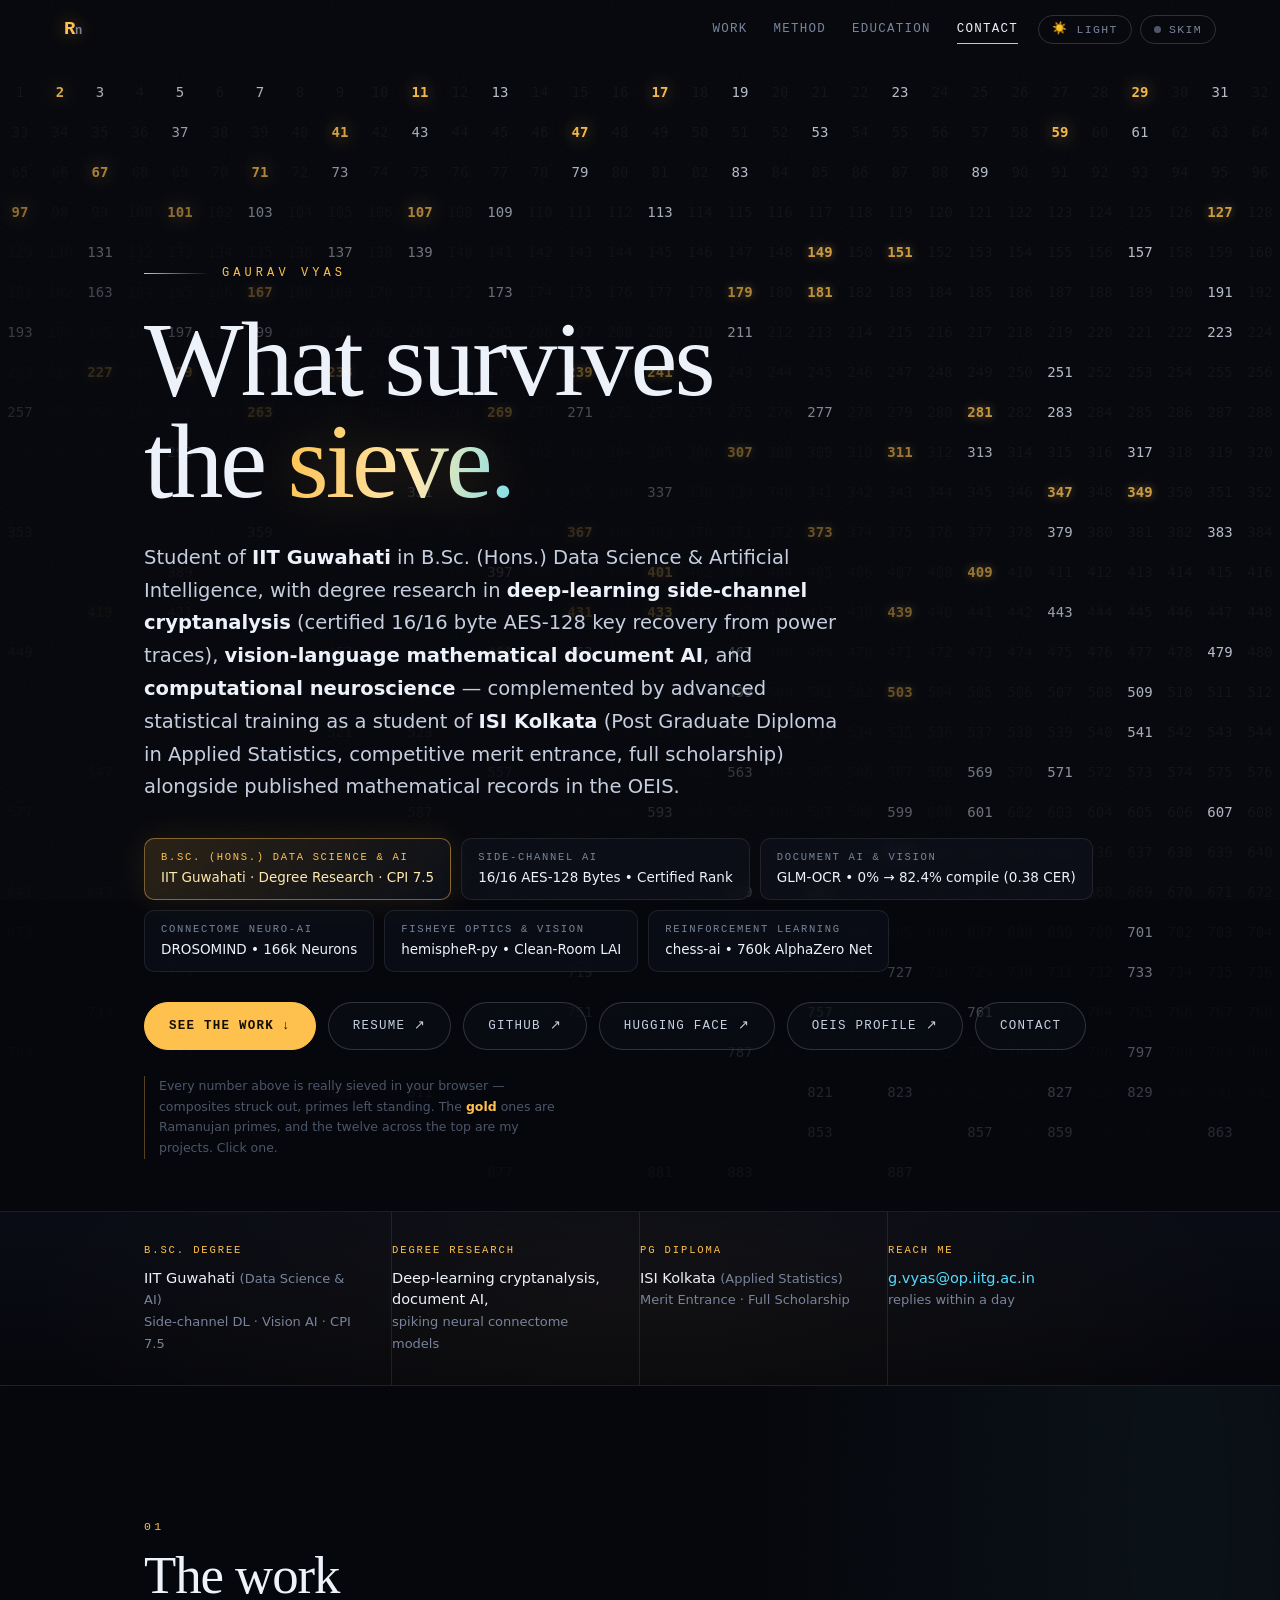
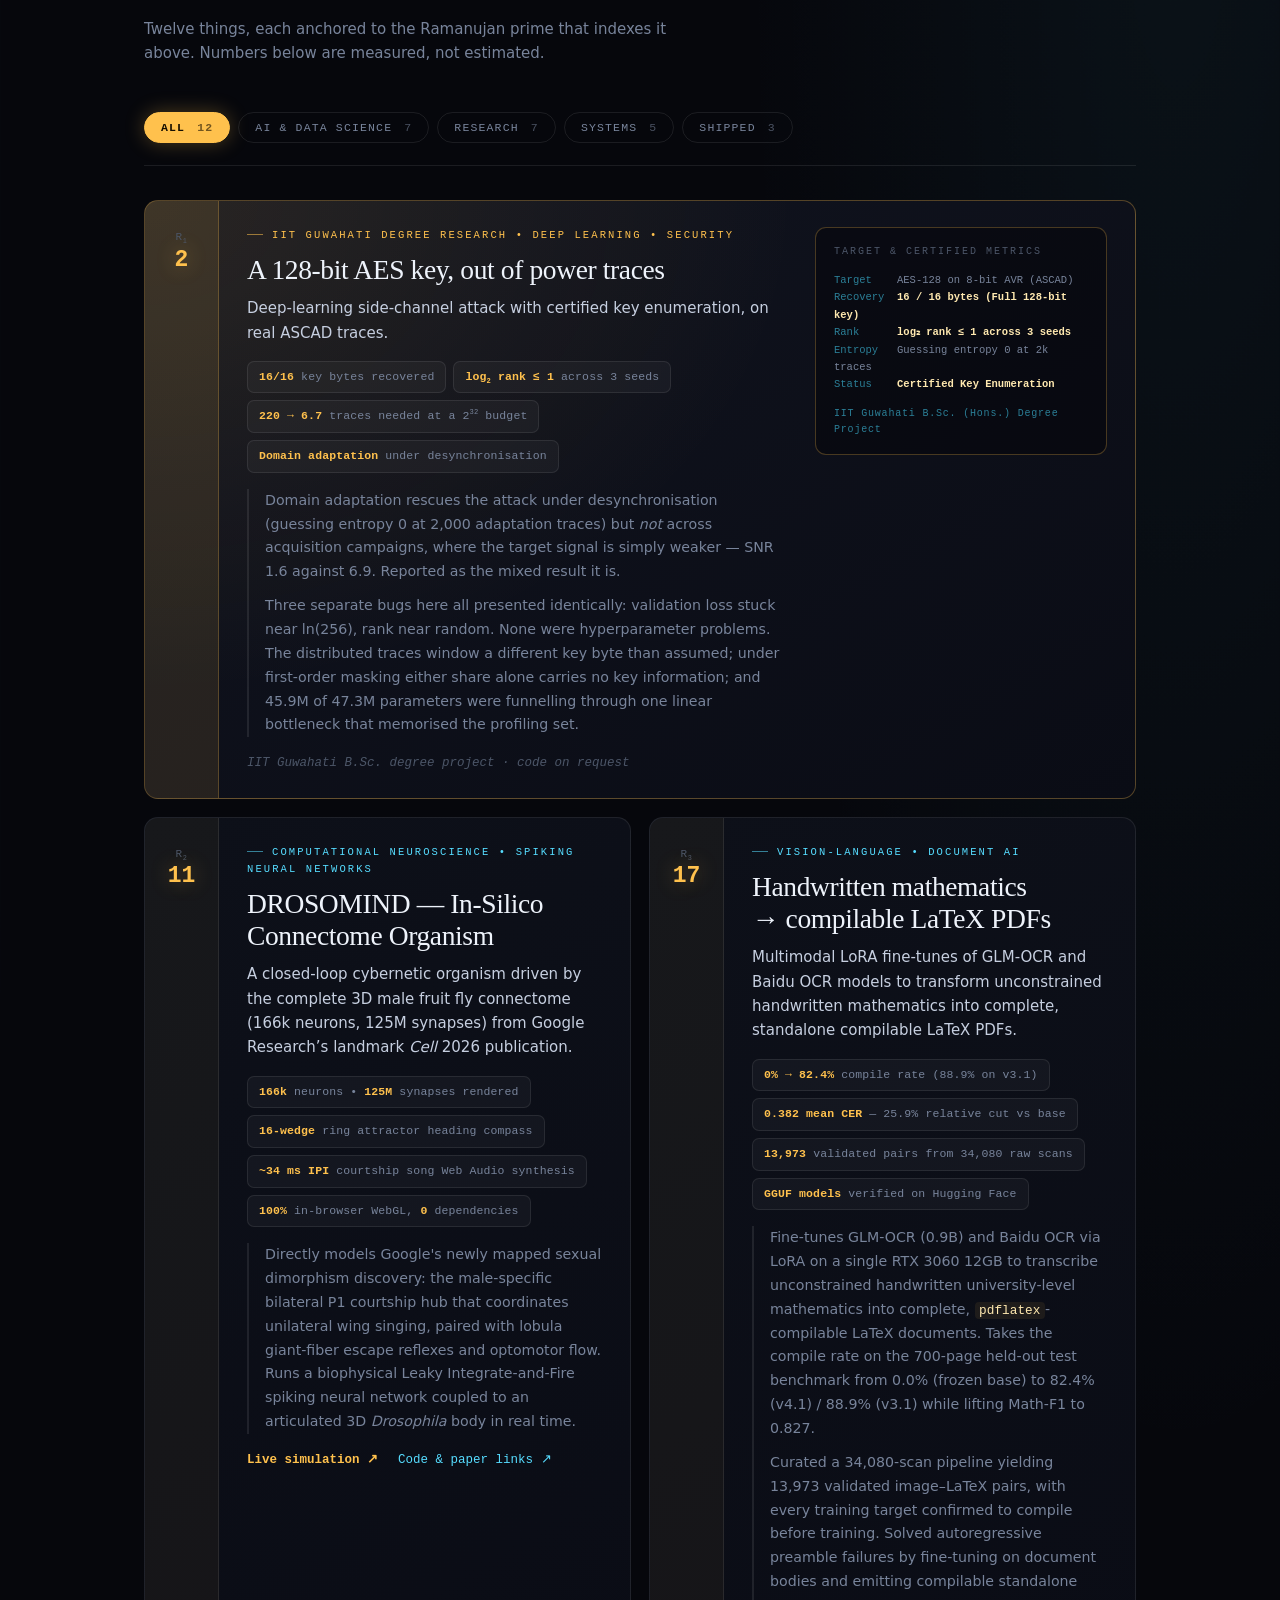
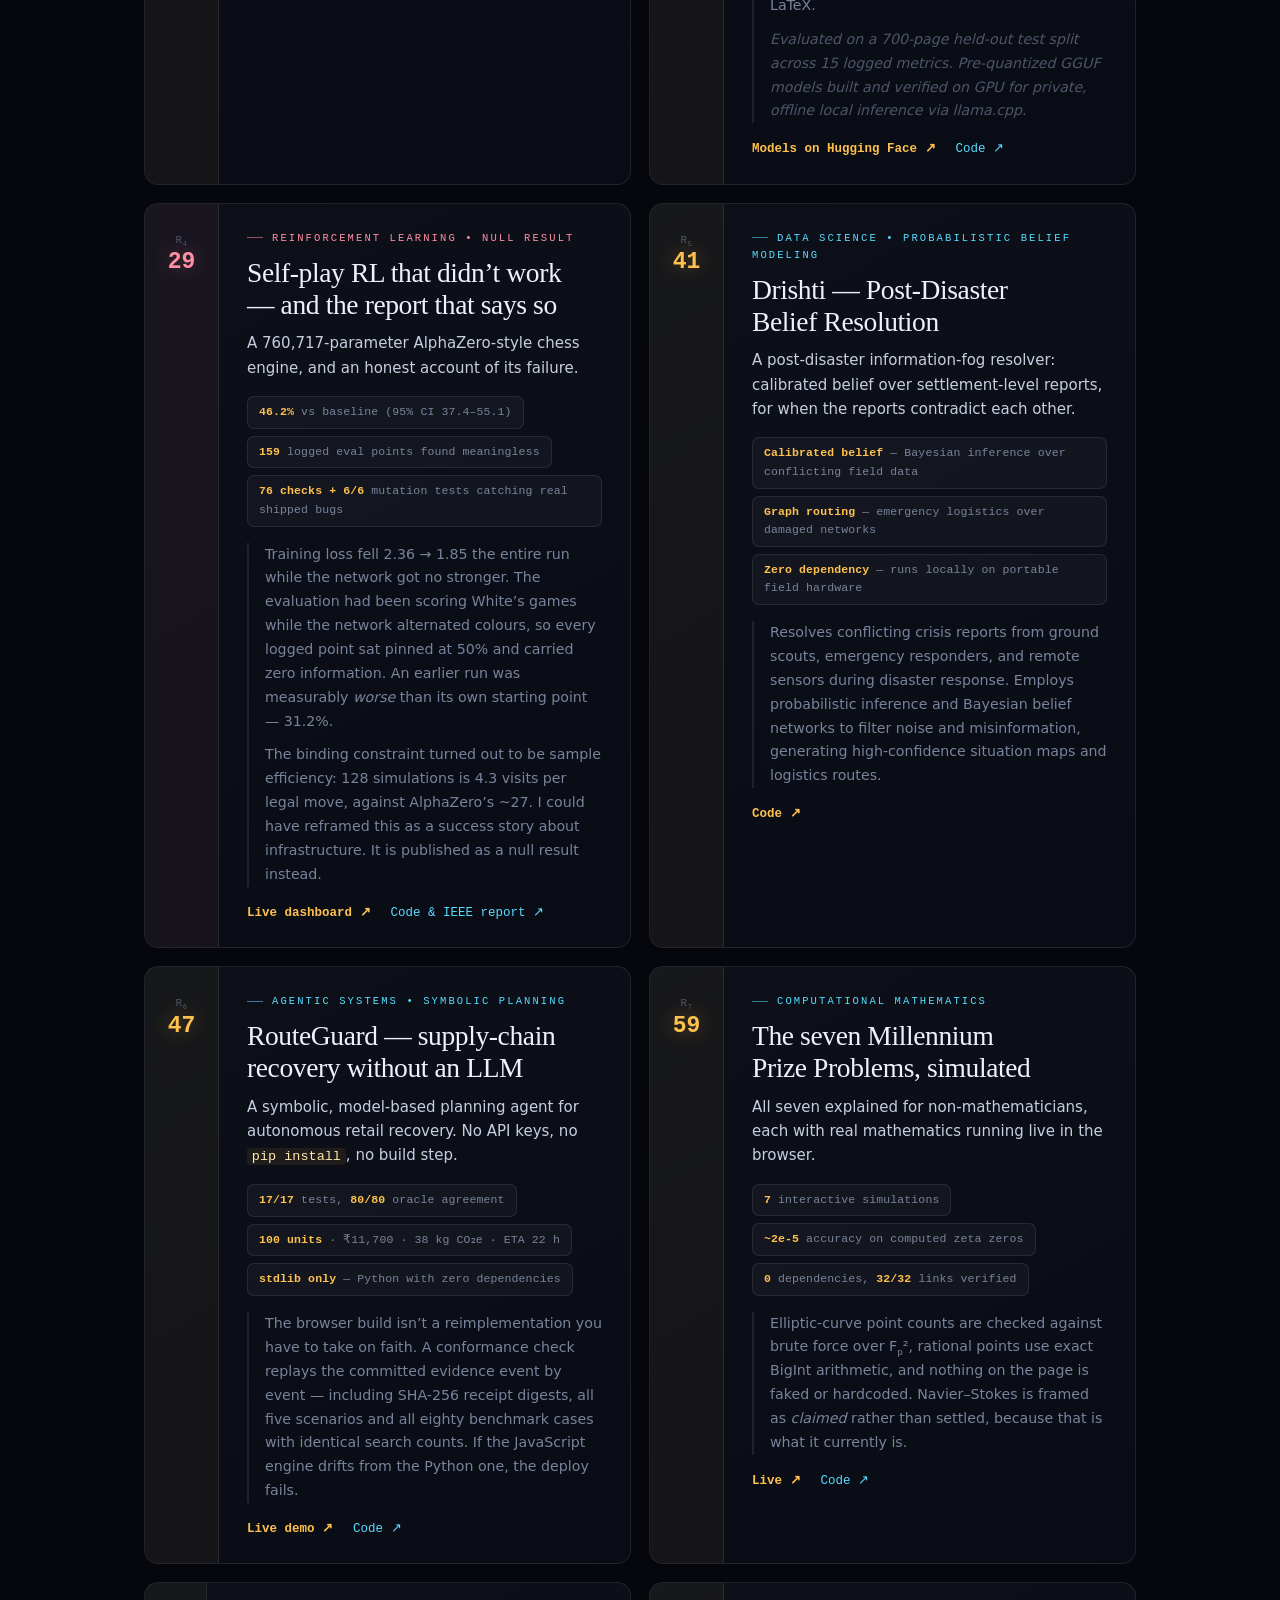
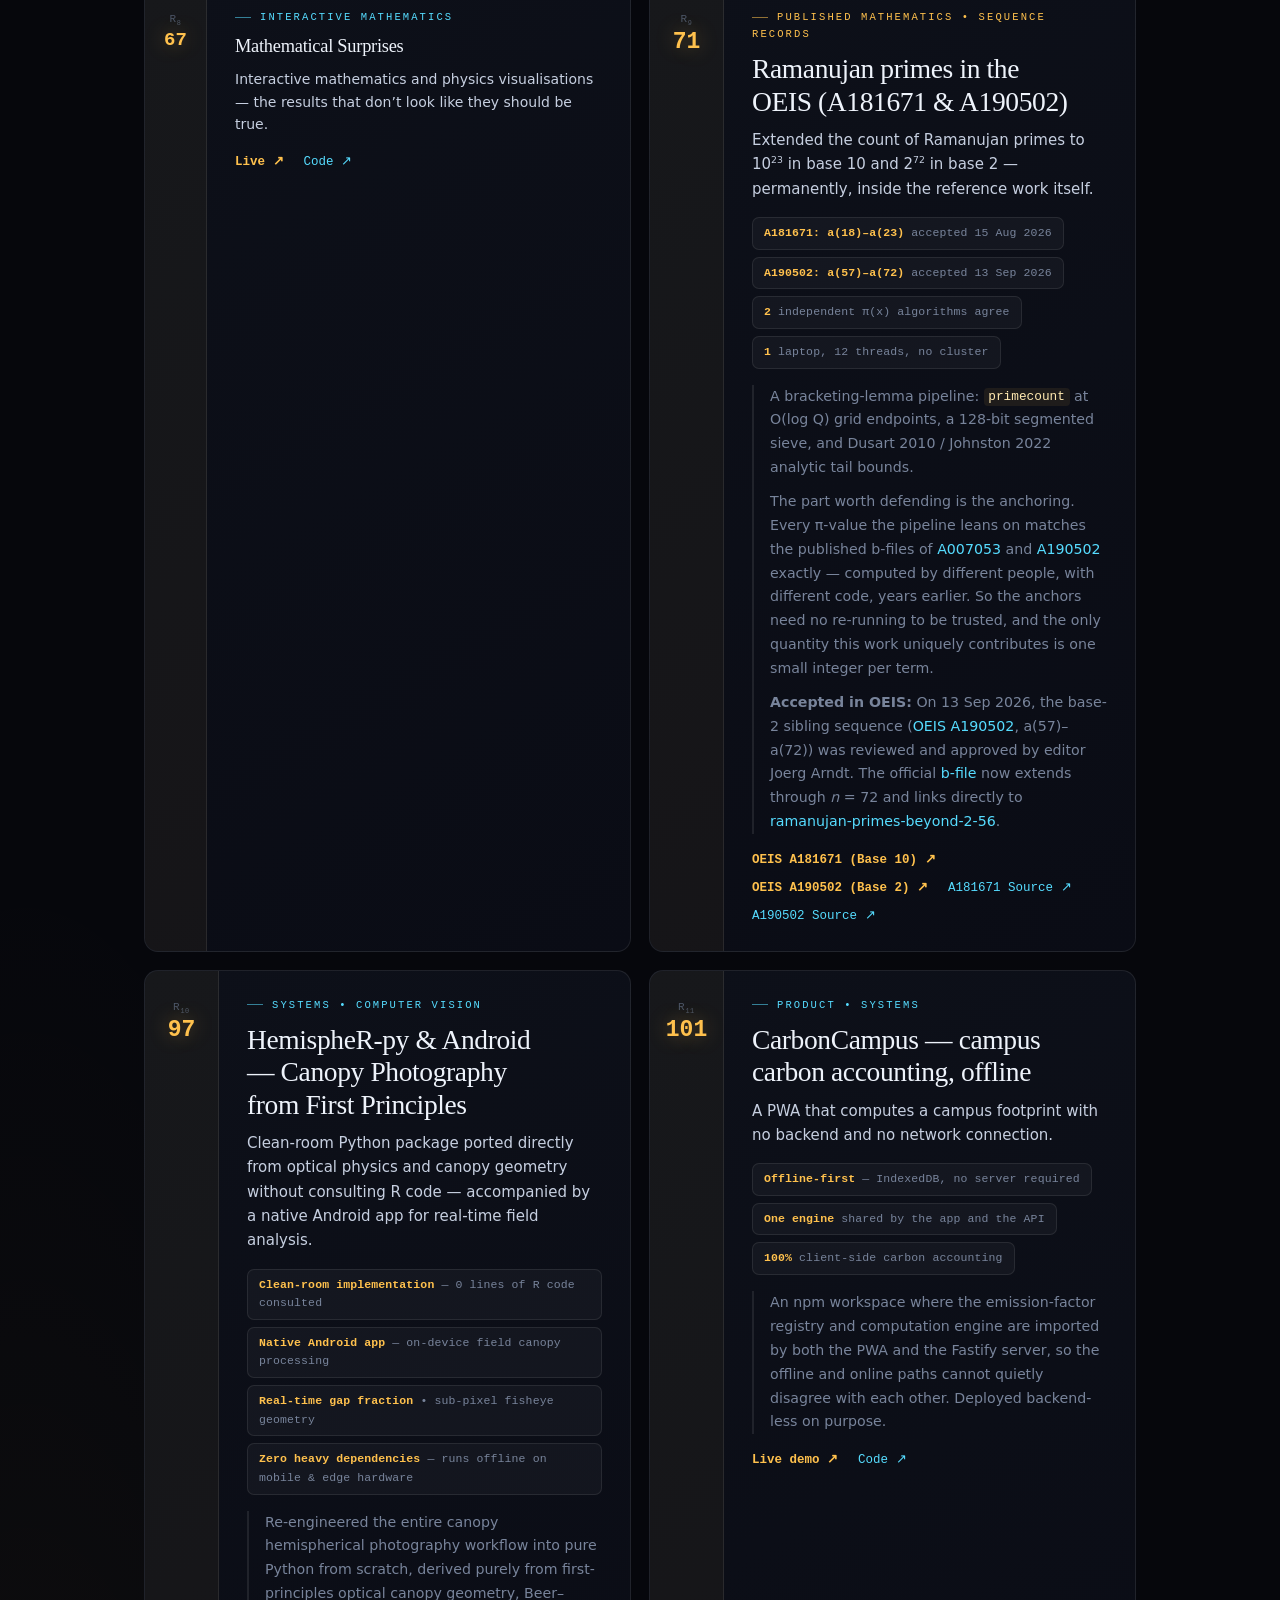
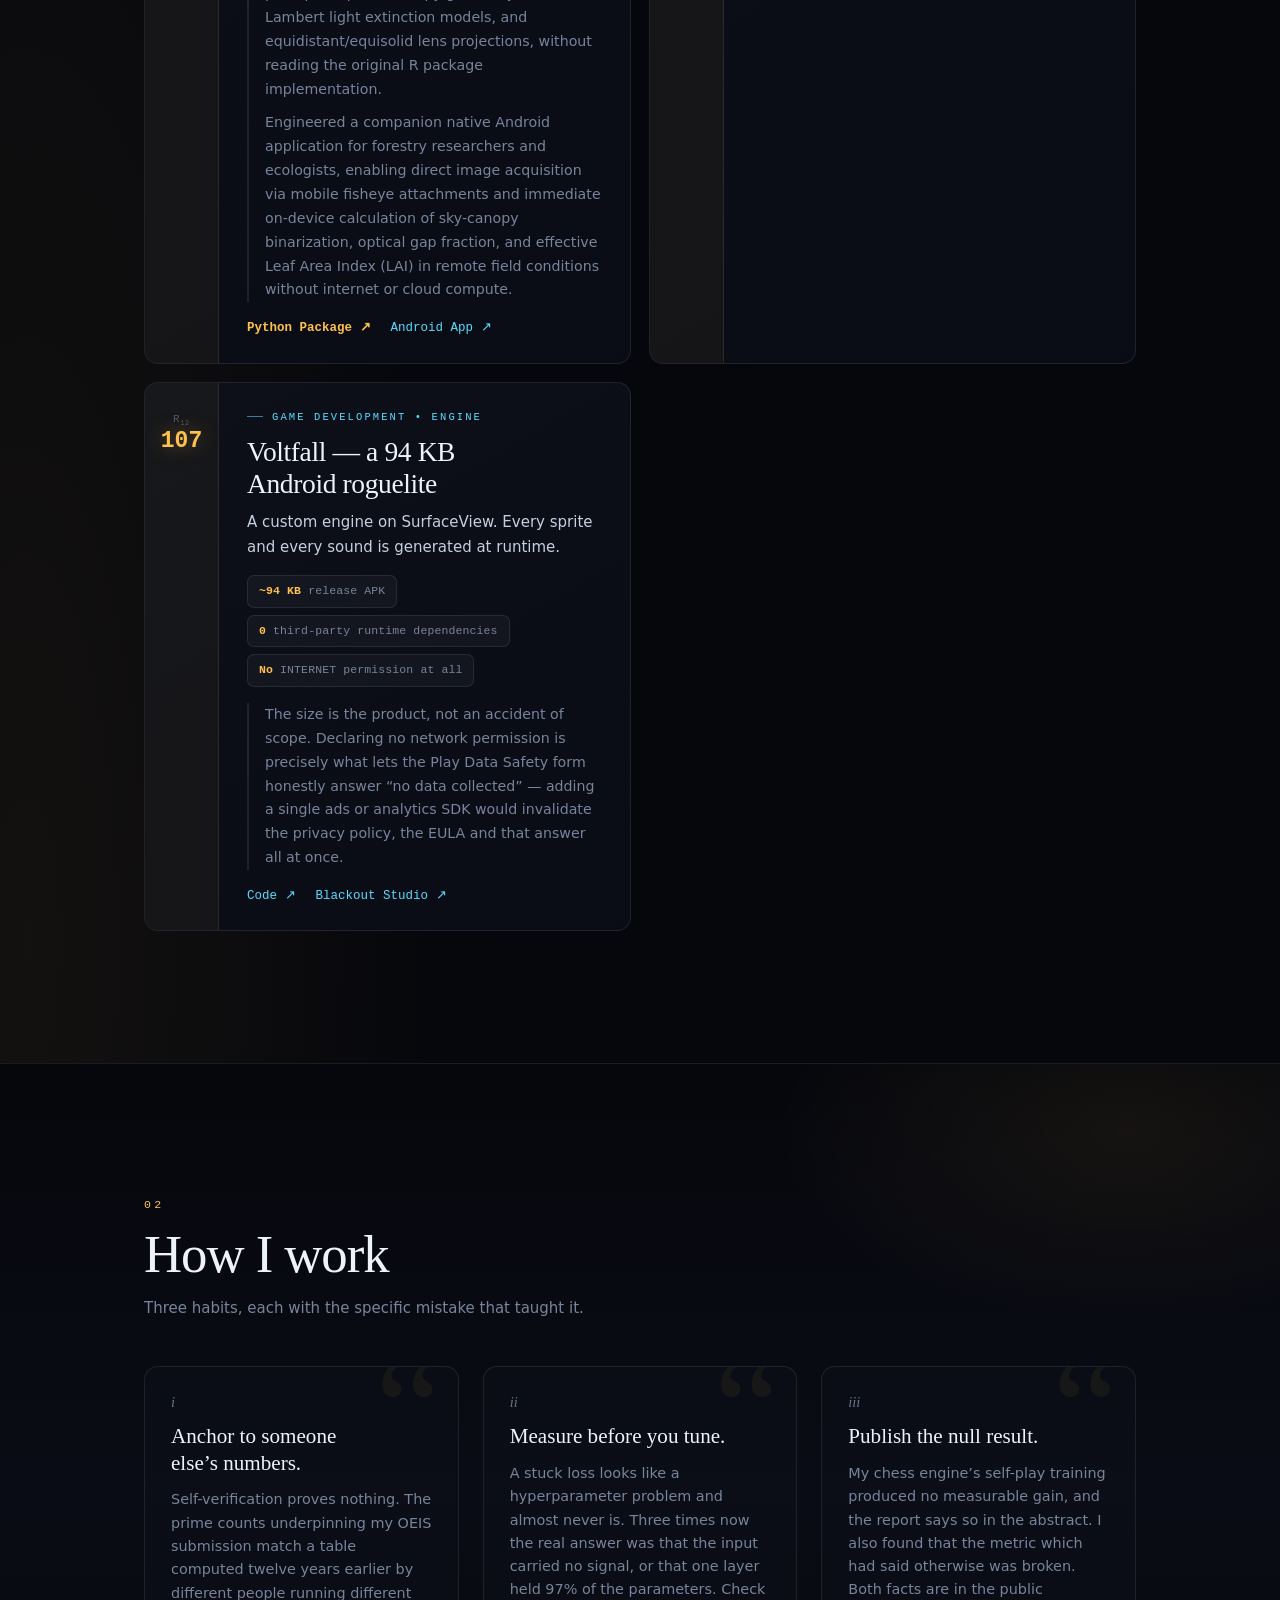
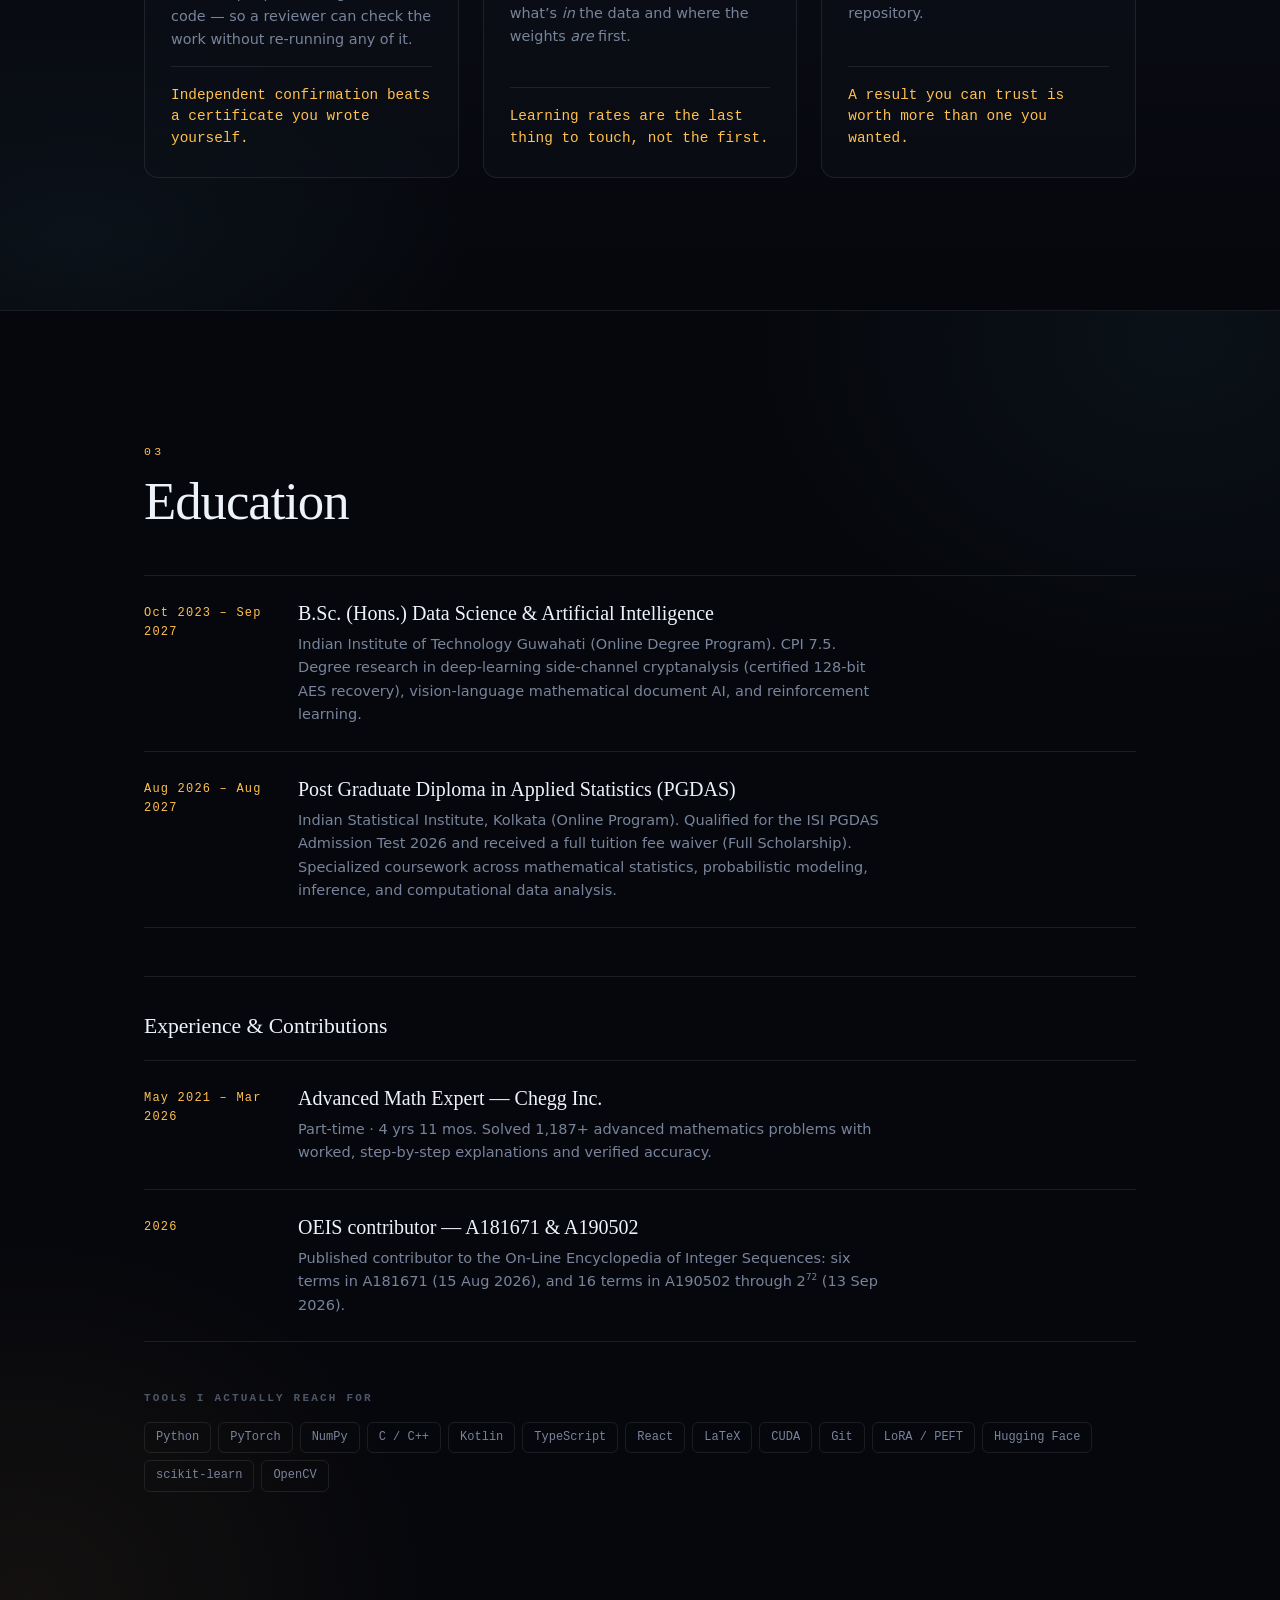
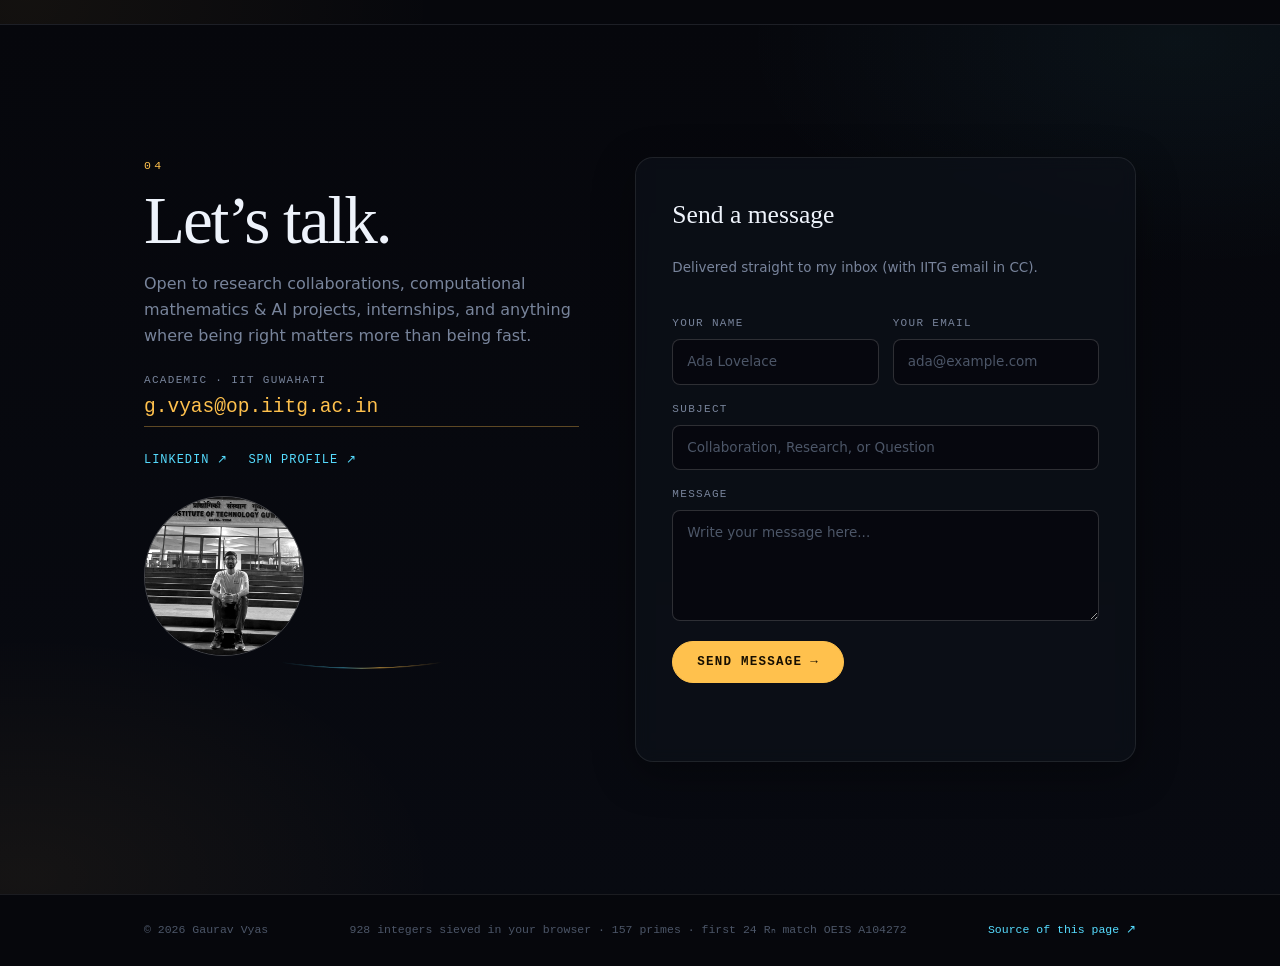
==== commit cfcbbd4b: "Fix theme bugs and harden the polish layer - portrait ring: narrow the mask to a thin outer arc (was" ====
--- a/index.html
+++ b/index.html
@@ -20,6 +20,15 @@
 <link rel="stylesheet" href="assets/css/style.css">
 </head>
 <body>
+<script>
+/* paint the saved theme before the first frame — no dark-flash on reload */
+(function () {
+  try {
+    if (localStorage.getItem('gv-theme') === 'light') document.body.classList.add('light-mode');
+    if (localStorage.getItem('gv-skim') === '1') document.body.classList.add('skim');
+  } catch (e) { /* private mode — defaults are fine */ }
+})();
+</script>
 
 <a class="skip-link" href="#work">Skip to the work</a>
 <div class="scroll-progress" aria-hidden="true"></div>
--- a/assets/css/style.css
+++ b/assets/css/style.css
@@ -939,6 +939,7 @@
 .card-feature{ animation:feature-breathe 8s ease-in-out infinite; }
 body.light-mode .card-feature{ animation-name:feature-breathe-light; }
 .card-feature.is-pinged{ animation:none; }  /* the ping owns the shadow then */
+body.light-mode .card-feature.is-pinged{ animation:none; }  /* match the light-mode name override's specificity */
 
 /* ── buttons: one clean sheen sweep per hover ── */
 .btn::after{
@@ -1015,8 +1016,8 @@
   content:""; position:absolute; inset:-13px; border-radius:50%;
   background:conic-gradient(from 0deg,
     transparent 0 38%, rgba(var(--glow-rgb),.55) 47%, rgba(var(--cy-rgb),.4) 53%, transparent 62% 100%);
-  -webkit-mask:radial-gradient(closest-side, transparent calc(100% - 60px), #000 calc(100% - 59px));
-  mask:radial-gradient(closest-side, transparent calc(100% - 60px), #000 calc(100% - 59px));
+  -webkit-mask:radial-gradient(closest-side, transparent calc(100% - 4px), #000 calc(100% - 3px));
+  mask:radial-gradient(closest-side, transparent calc(100% - 4px), #000 calc(100% - 3px));
   animation:ring-spin 8s linear infinite;
   pointer-events:none;
 }
@@ -1124,17 +1125,19 @@
   transform: translate(-50%, -150%);
   transition: opacity .18s ease;
   background: rgba(10,12,21,.96);
-  border: 1px solid rgba(255,193,77,.5);
+  border: 1px solid rgba(var(--glow-rgb),.5);
   border-radius: 9px;
   padding: 8px 13px;
   max-width: min(280px, 70vw);
   font-family: var(--mono);
   font-size: 12.5px;
   line-height: 1.45;
-  color: #ffe9b0;
+  color: var(--gold-hot);
   box-shadow: 0 10px 34px rgba(0,0,0,.6);
   white-space: normal;
 }
+.sieve-tip b { color: var(--gold); font-weight: 700; }
+.sieve-tip .tip-dim { color: var(--txt-dim); }
 
 /* ══════════════════ LIGHT MODE ══════════════════ */
 body.light-mode {
@@ -1162,10 +1165,6 @@
   color:        #24292f;
 }
 
-body.light-mode html {
-  background: #f6f8fa;
-}
-
 body.light-mode .hero-vignette {
   background: radial-gradient(circle at center, transparent 40%, rgba(246,248,250,.92) 80%);
 }
@@ -1342,6 +1341,11 @@
   color: #090c10;
 }
 
+/* white-on-white chips need their own tint in the light theme */
+body.light-mode .metrics li {
+  background: rgba(9,12,16,.04);
+}
+
 body.light-mode .readout {
   background: rgba(255,255,255,.9);
   border-color: rgba(0,0,0,.1);
@@ -1364,6 +1368,20 @@
   background: rgba(255,255,255,.95);
   border-color: rgba(0,0,0,.1);
   box-shadow: 0 12px 40px rgba(0,0,0,.08);
+}
+
+/* the contact gradient and method panels had ink baked in */
+body.light-mode .section-contact {
+  background: linear-gradient(to bottom, #f6f8fa, #e9edf2);
+}
+
+body.light-mode .method {
+  background: rgba(255,255,255,.78);
+}
+
+body.light-mode .method:hover {
+  background: #ffffff;
+  border-color: rgba(179,107,0,.34);
 }
 
 body.light-mode .form-field input,
@@ -1441,6 +1459,11 @@
   border-color: rgba(179,107,0,.45);
   color: #090c10;
   box-shadow: 0 10px 30px rgba(0,0,0,.15);
+}
+
+/* #2ed573 is legible on ink but washes out on paper */
+body.light-mode .form-status.is-success {
+  color: #1a7f37;
 }
 
 /* ══════════════════ print ══════════════════ */
--- a/assets/css/style.css
+++ b/assets/css/style.css
@@ -939,6 +939,7 @@
 .card-feature{ animation:feature-breathe 8s ease-in-out infinite; }
 body.light-mode .card-feature{ animation-name:feature-breathe-light; }
 .card-feature.is-pinged{ animation:none; }  /* the ping owns the shadow then */
+body.light-mode .card-feature.is-pinged{ animation:none; }  /* match the light-mode name override's specificity */
 
 /* ── buttons: one clean sheen sweep per hover ── */
 .btn::after{
@@ -1015,8 +1016,8 @@
   content:""; position:absolute; inset:-13px; border-radius:50%;
   background:conic-gradient(from 0deg,
     transparent 0 38%, rgba(var(--glow-rgb),.55) 47%, rgba(var(--cy-rgb),.4) 53%, transparent 62% 100%);
-  -webkit-mask:radial-gradient(closest-side, transparent calc(100% - 60px), #000 calc(100% - 59px));
-  mask:radial-gradient(closest-side, transparent calc(100% - 60px), #000 calc(100% - 59px));
+  -webkit-mask:radial-gradient(closest-side, transparent calc(100% - 4px), #000 calc(100% - 3px));
+  mask:radial-gradient(closest-side, transparent calc(100% - 4px), #000 calc(100% - 3px));
   animation:ring-spin 8s linear infinite;
   pointer-events:none;
 }
@@ -1124,17 +1125,19 @@
   transform: translate(-50%, -150%);
   transition: opacity .18s ease;
   background: rgba(10,12,21,.96);
-  border: 1px solid rgba(255,193,77,.5);
+  border: 1px solid rgba(var(--glow-rgb),.5);
   border-radius: 9px;
   padding: 8px 13px;
   max-width: min(280px, 70vw);
   font-family: var(--mono);
   font-size: 12.5px;
   line-height: 1.45;
-  color: #ffe9b0;
+  color: var(--gold-hot);
   box-shadow: 0 10px 34px rgba(0,0,0,.6);
   white-space: normal;
 }
+.sieve-tip b { color: var(--gold); font-weight: 700; }
+.sieve-tip .tip-dim { color: var(--txt-dim); }
 
 /* ══════════════════ LIGHT MODE ══════════════════ */
 body.light-mode {
@@ -1162,10 +1165,6 @@
   color:        #24292f;
 }
 
-body.light-mode html {
-  background: #f6f8fa;
-}
-
 body.light-mode .hero-vignette {
   background: radial-gradient(circle at center, transparent 40%, rgba(246,248,250,.92) 80%);
 }
@@ -1342,6 +1341,11 @@
   color: #090c10;
 }
 
+/* white-on-white chips need their own tint in the light theme */
+body.light-mode .metrics li {
+  background: rgba(9,12,16,.04);
+}
+
 body.light-mode .readout {
   background: rgba(255,255,255,.9);
   border-color: rgba(0,0,0,.1);
@@ -1364,6 +1368,20 @@
   background: rgba(255,255,255,.95);
   border-color: rgba(0,0,0,.1);
   box-shadow: 0 12px 40px rgba(0,0,0,.08);
+}
+
+/* the contact gradient and method panels had ink baked in */
+body.light-mode .section-contact {
+  background: linear-gradient(to bottom, #f6f8fa, #e9edf2);
+}
+
+body.light-mode .method {
+  background: rgba(255,255,255,.78);
+}
+
+body.light-mode .method:hover {
+  background: #ffffff;
+  border-color: rgba(179,107,0,.34);
 }
 
 body.light-mode .form-field input,
@@ -1441,6 +1459,11 @@
   border-color: rgba(179,107,0,.45);
   color: #090c10;
   box-shadow: 0 10px 30px rgba(0,0,0,.15);
+}
+
+/* #2ed573 is legible on ink but washes out on paper */
+body.light-mode .form-status.is-success {
+  color: #1a7f37;
 }
 
 /* ══════════════════ print ══════════════════ */
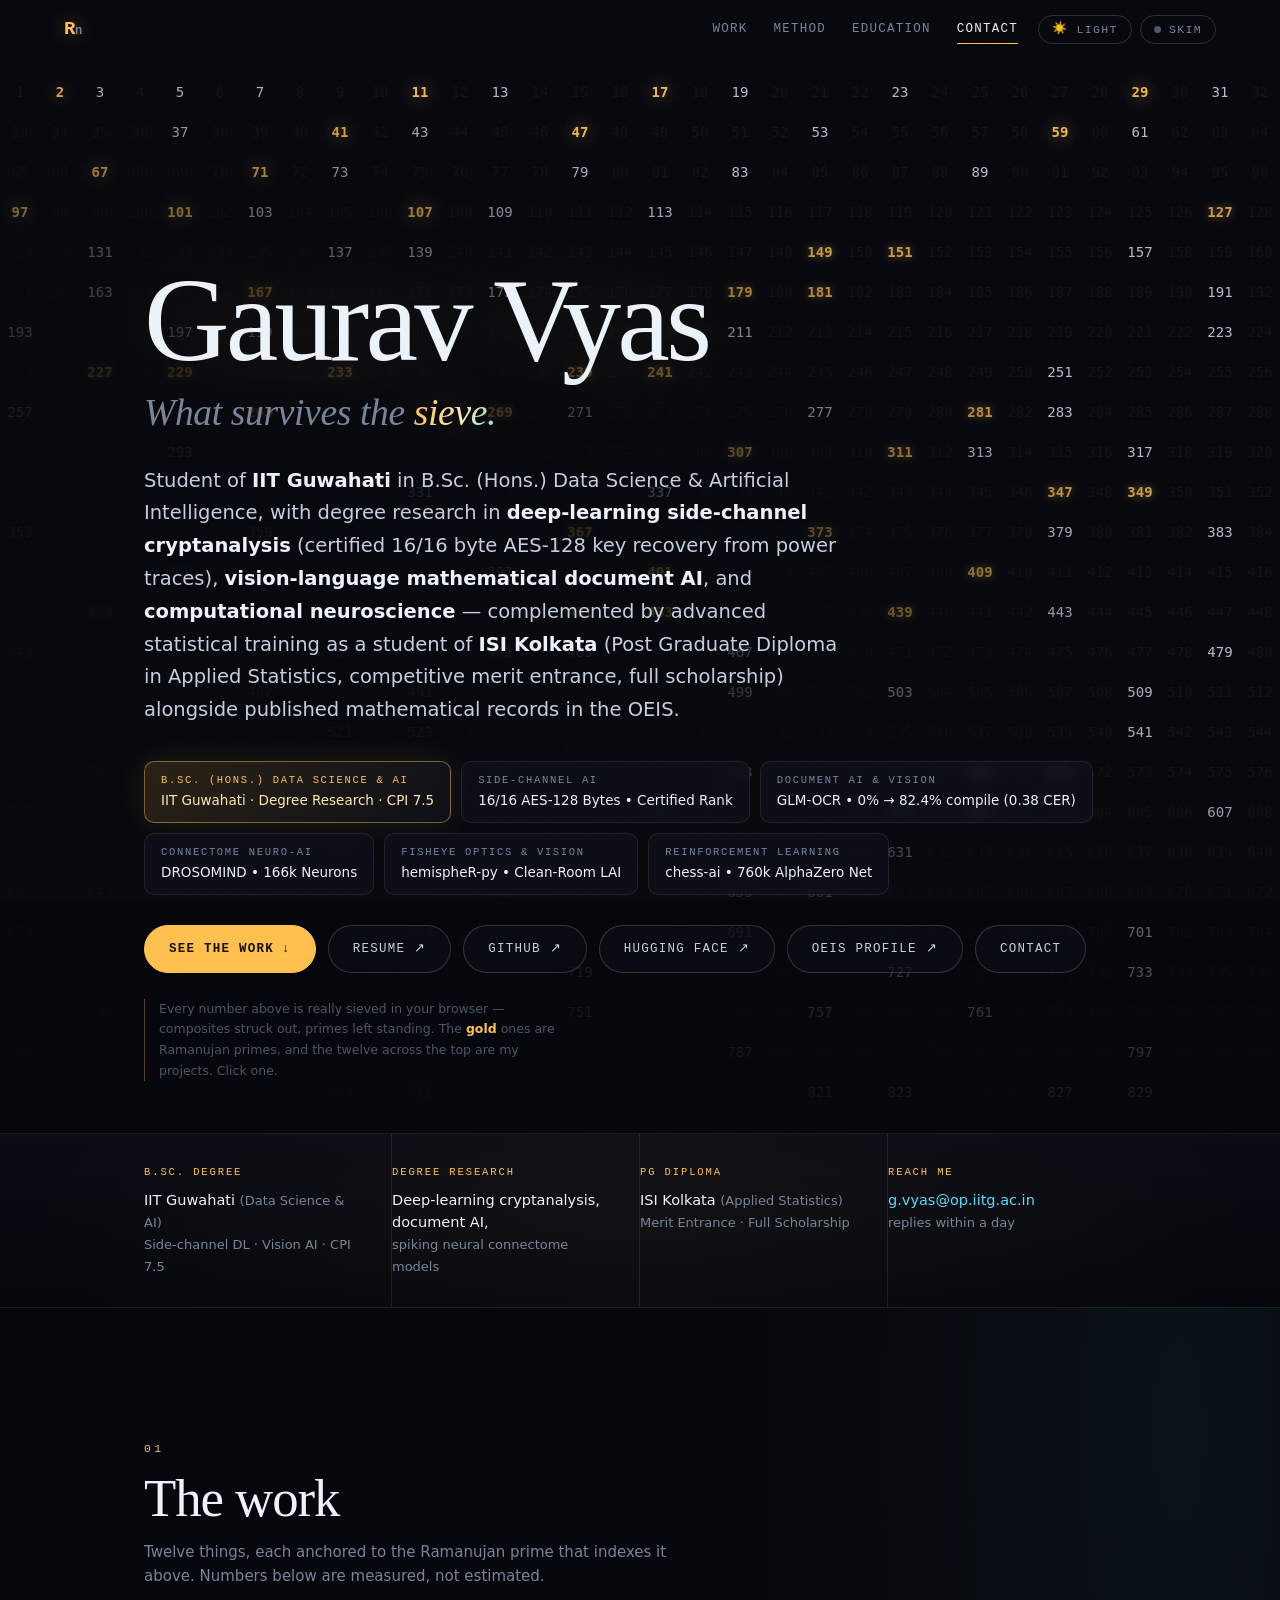
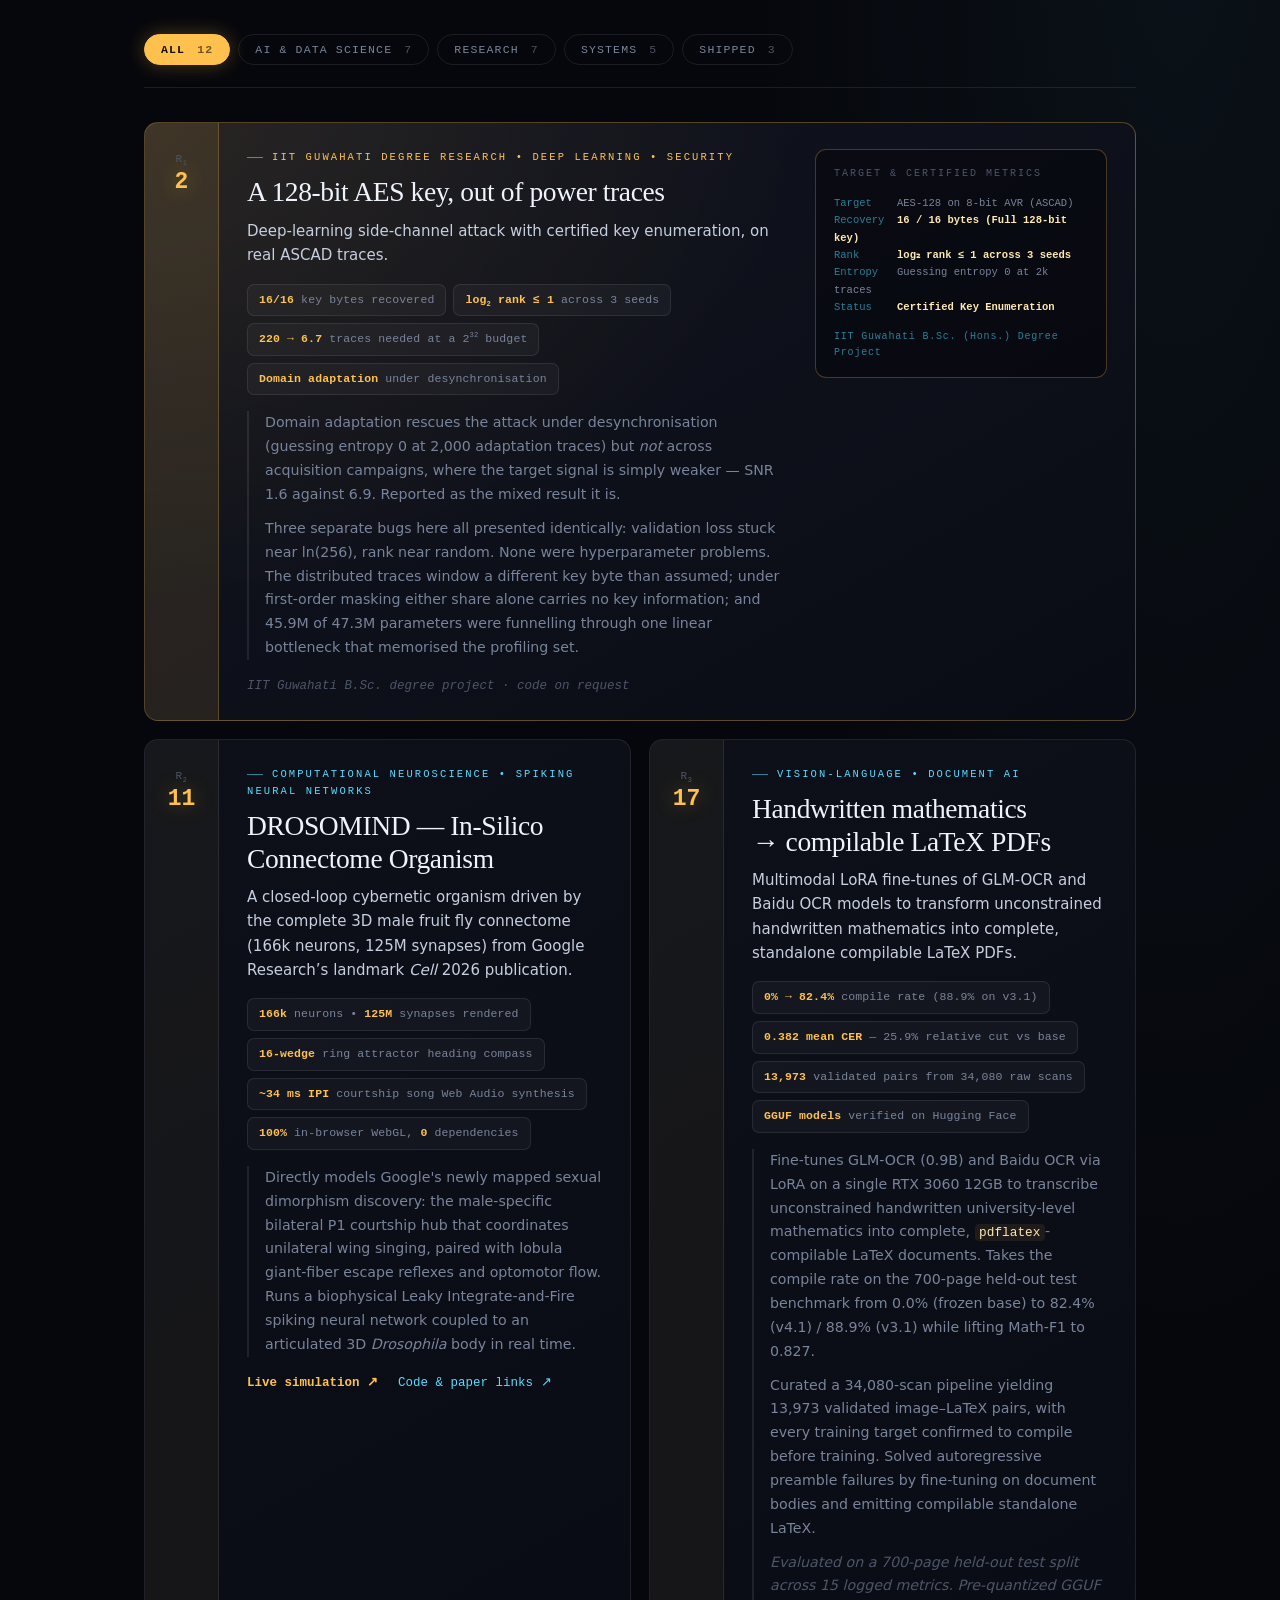
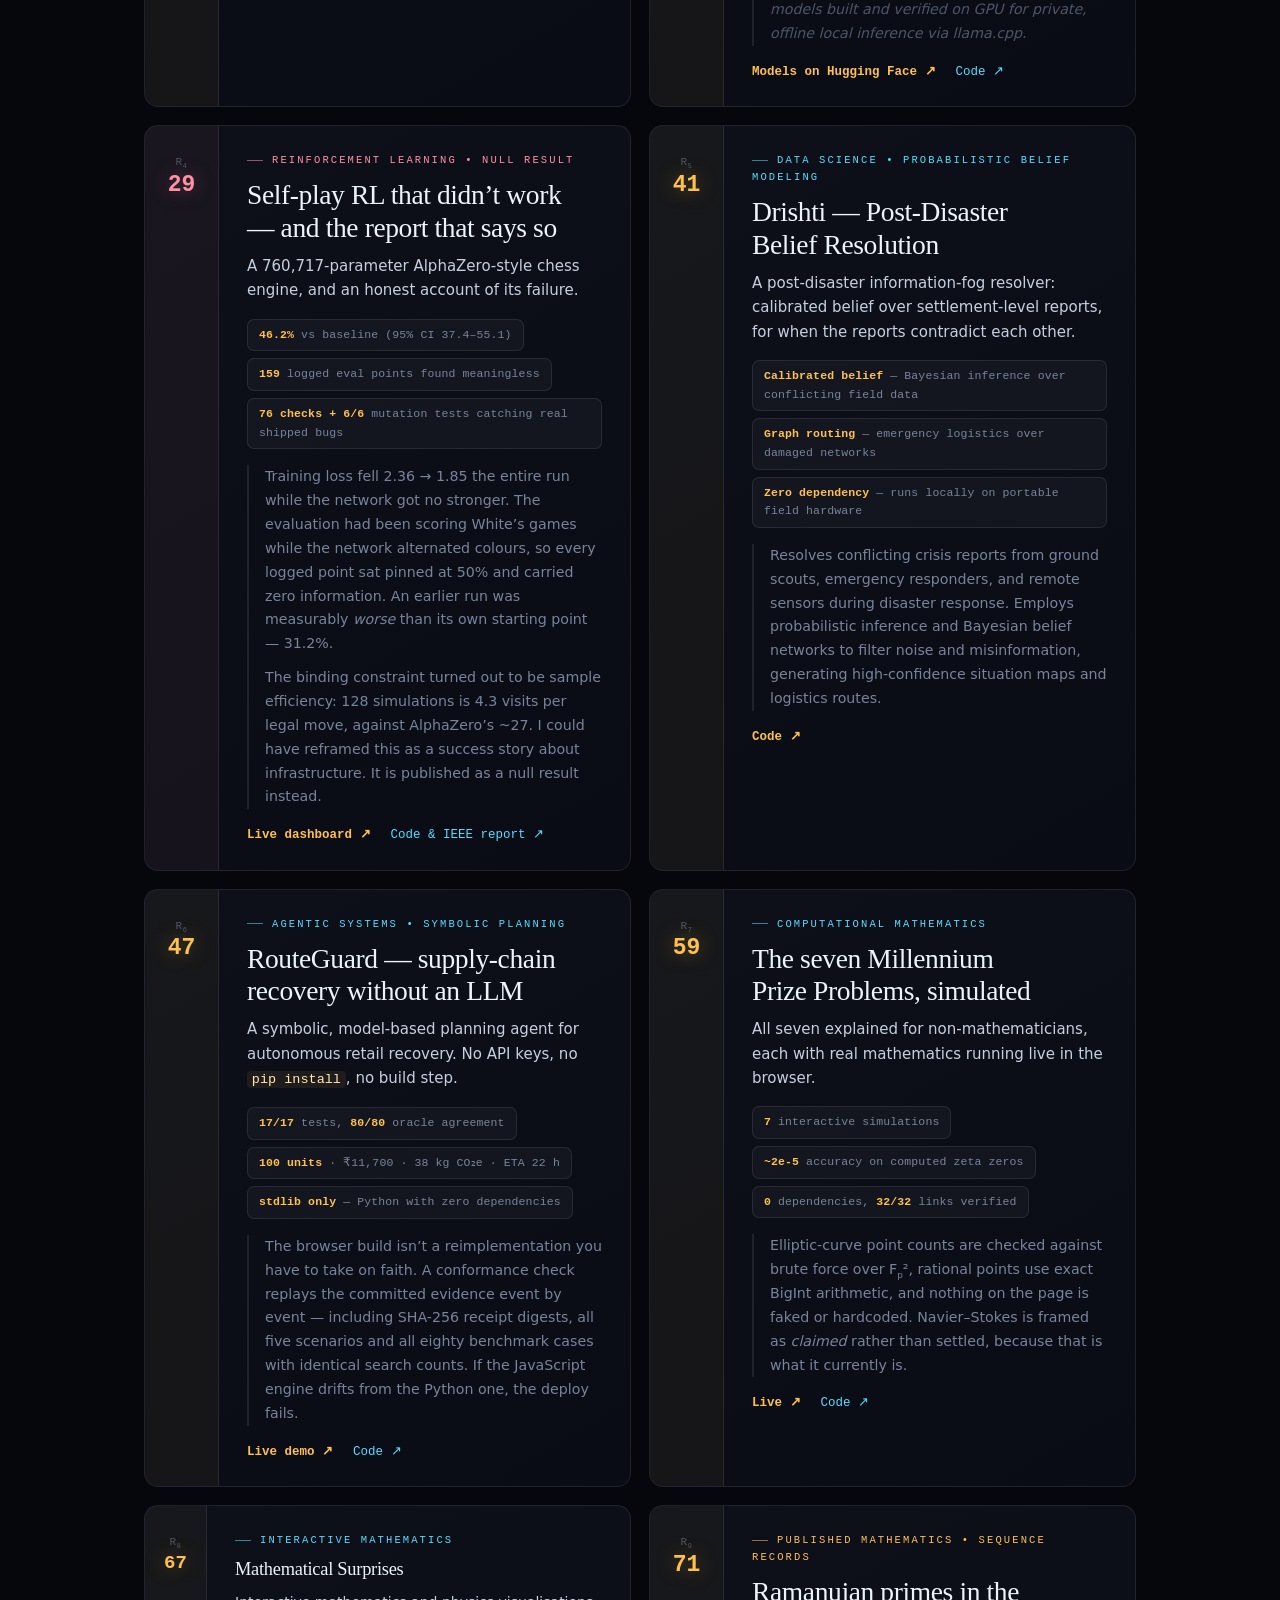
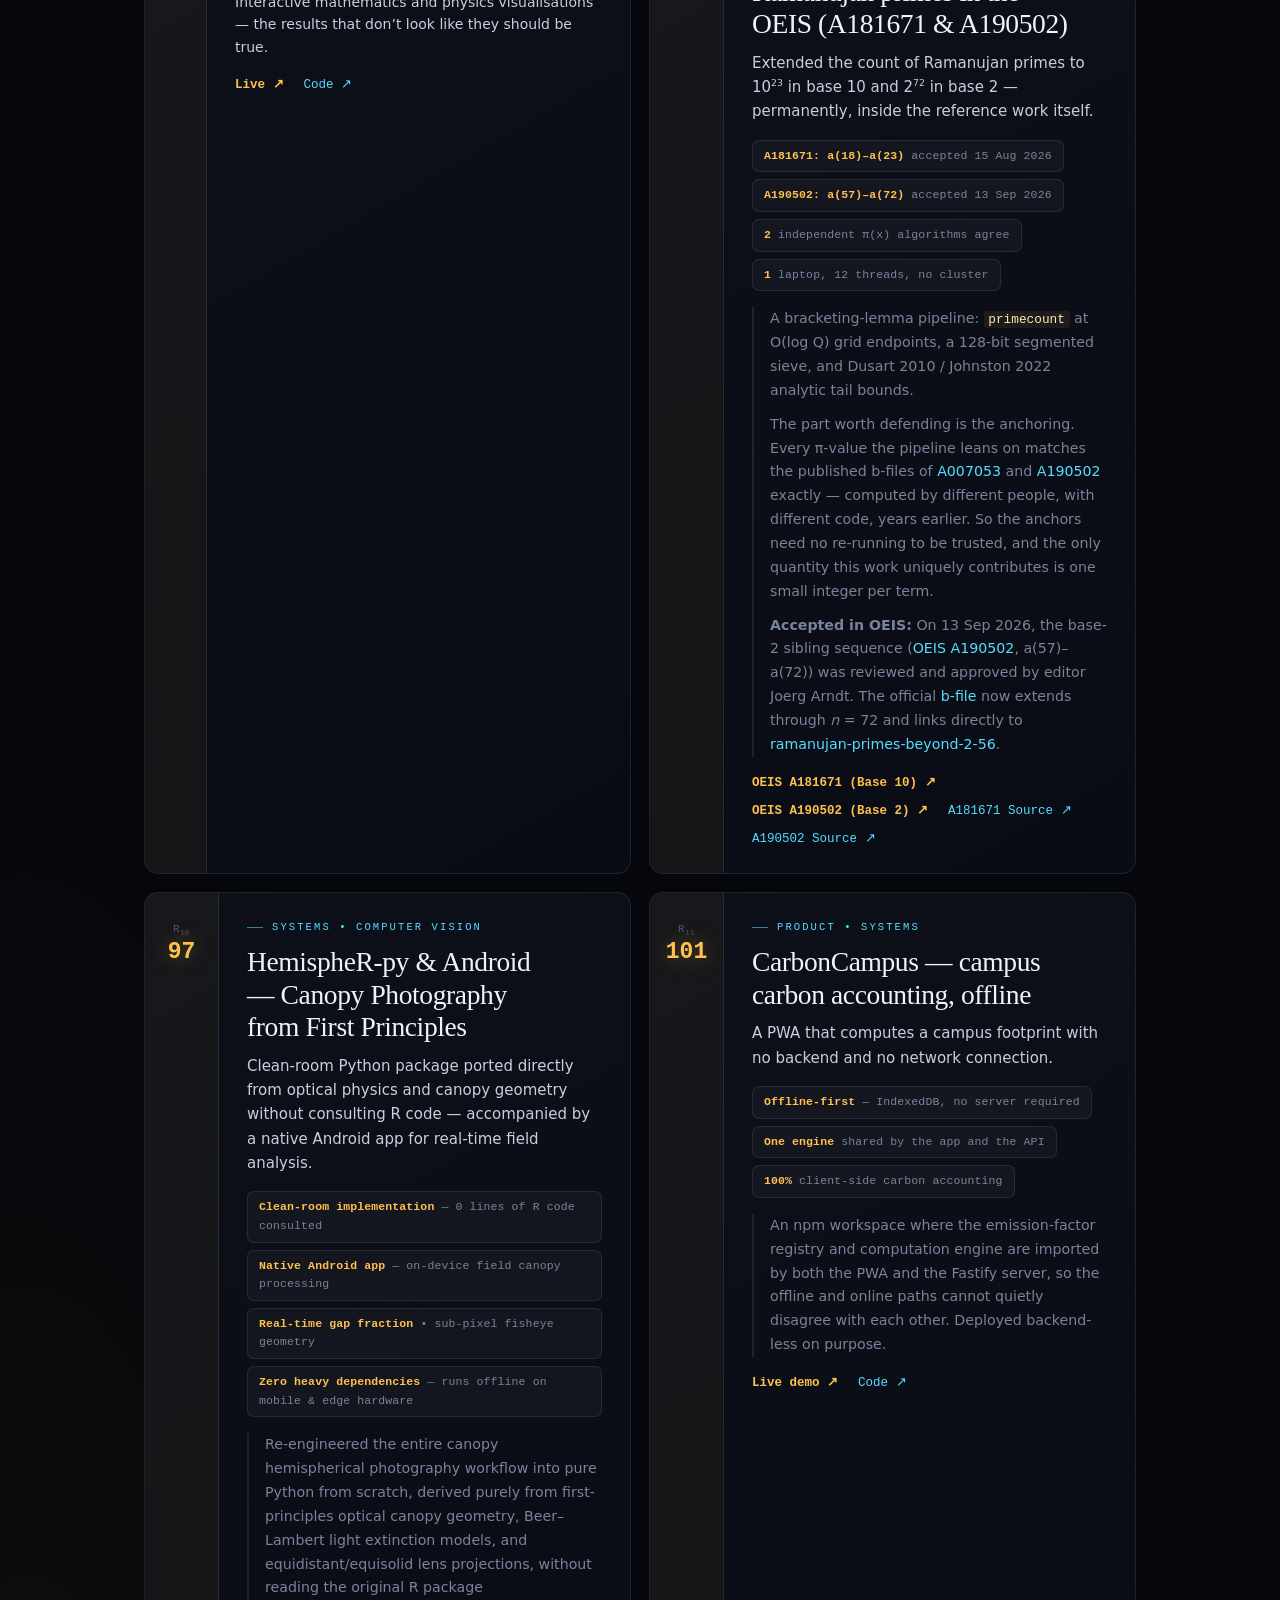
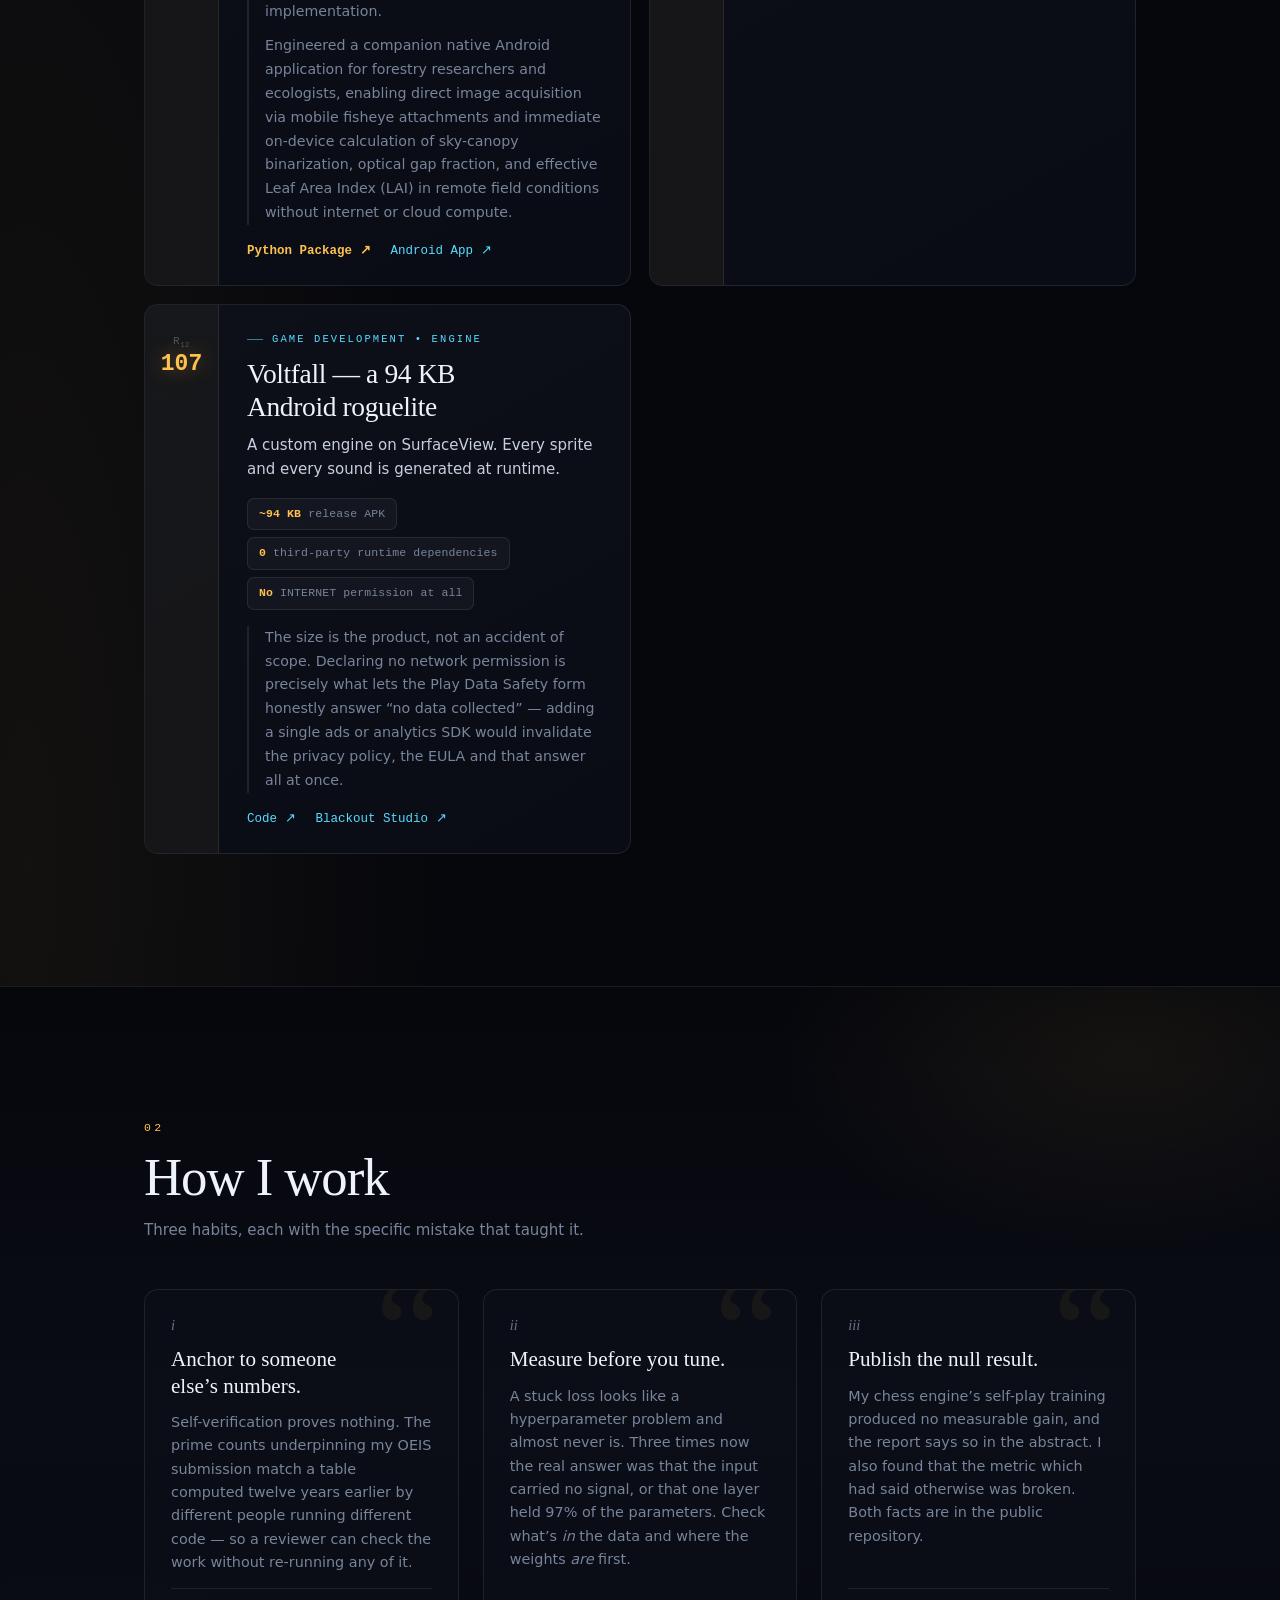
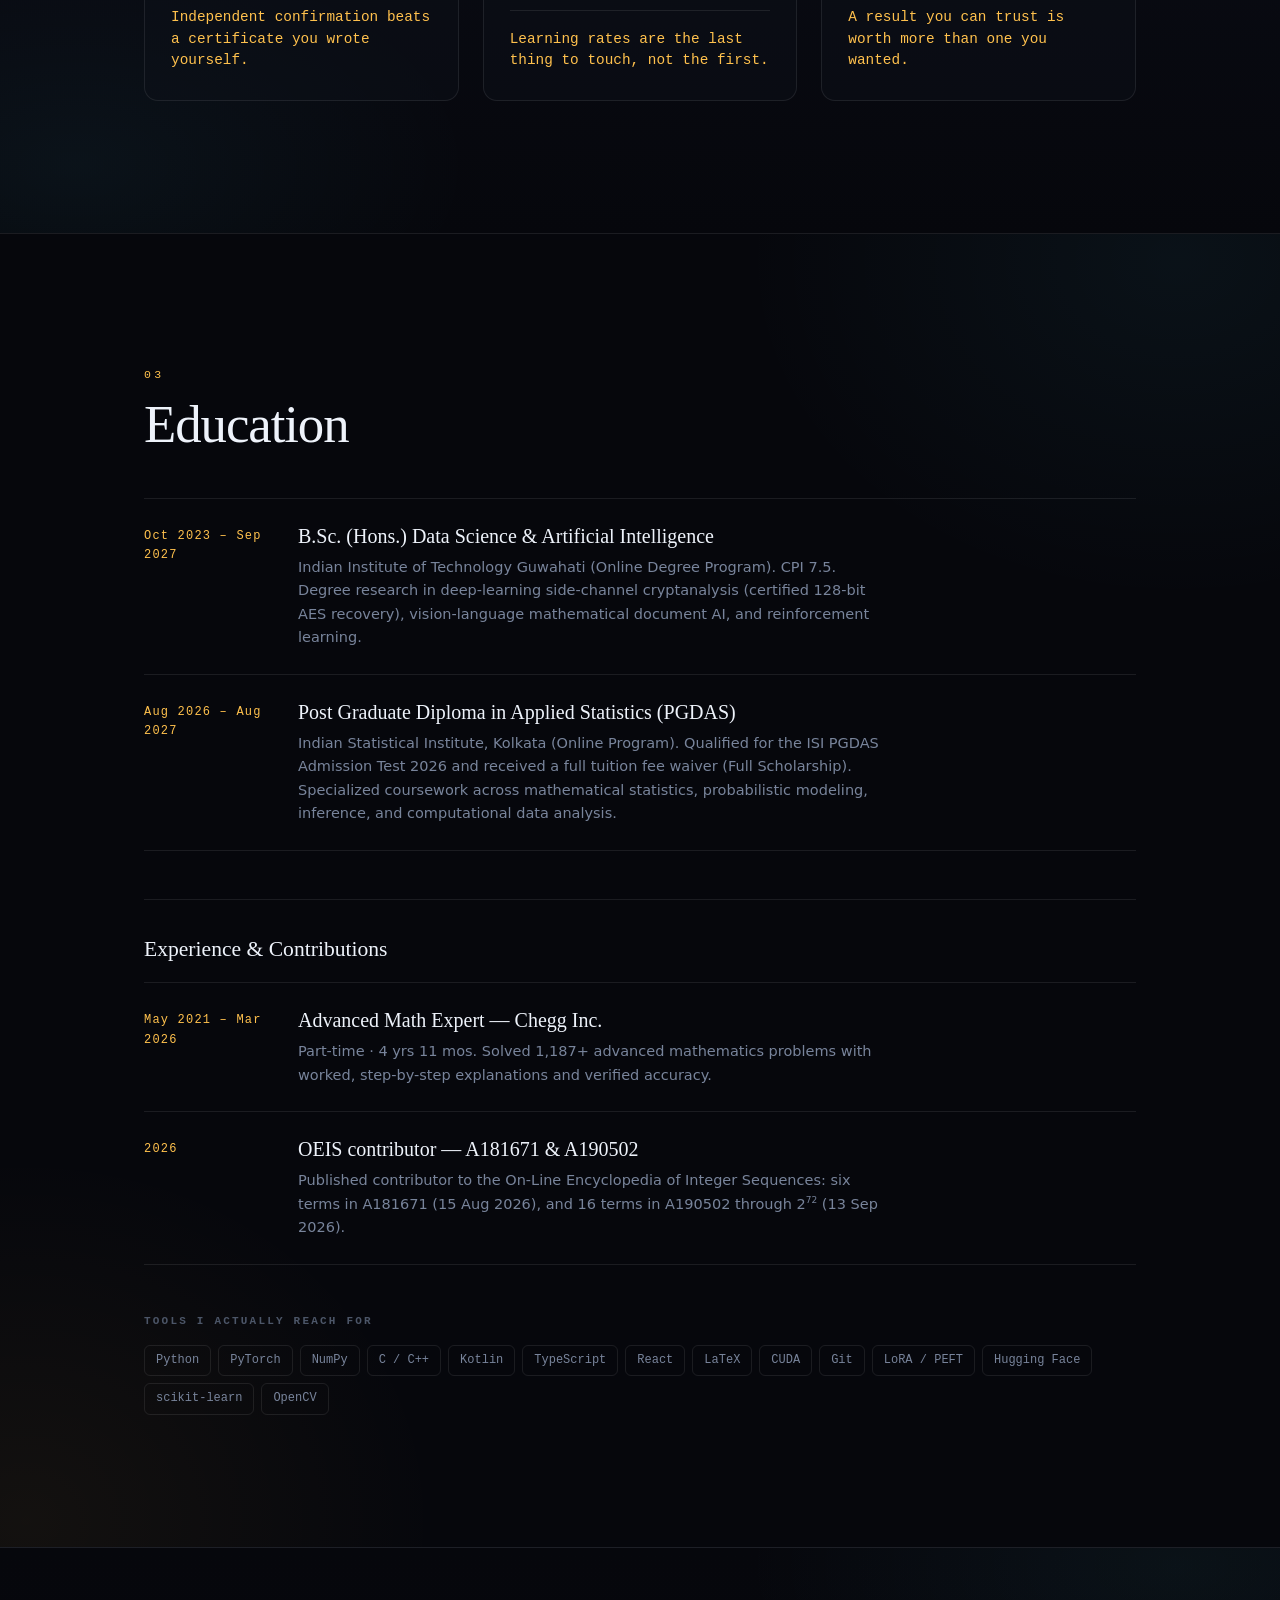
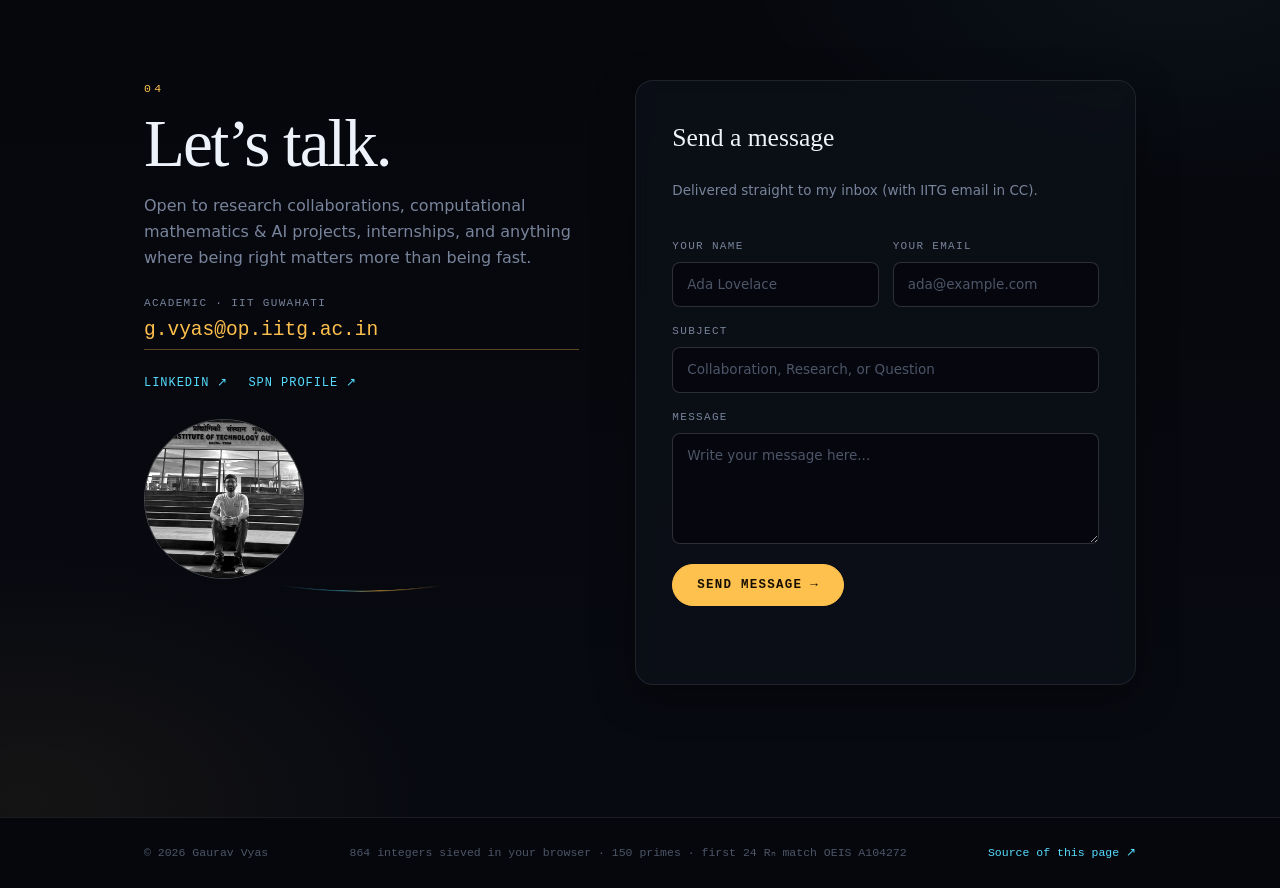
==== commit 79a18788: "Make the name the centerpiece of the hero - 'Gaurav Vyas' promoted from a 12px eyebrow to the page's" ====
--- a/index.html
+++ b/index.html
@@ -66,14 +66,11 @@
   <div class="hero-vignette" aria-hidden="true"></div>
 
   <div class="hero-inner">
-    <p class="eyebrow">
-      <span class="eyebrow-rule" aria-hidden="true"></span>
-      Gaurav Vyas
+    <h1 class="display display-name">Gaurav&nbsp;Vyas</h1>
+
+    <p class="display-tagline">
+      What survives the&nbsp;<span class="display-glow">sieve.</span>
     </p>
-
-    <h1 class="display">
-      What survives<br>the&nbsp;<span class="display-glow">sieve.</span>
-    </h1>
 
     <p class="lede">
       Student of <strong>IIT&nbsp;Guwahati</strong> in B.Sc. (Hons.) Data Science &amp; Artificial Intelligence, with degree research in <strong>deep-learning side-channel cryptanalysis</strong> (certified 16/16 byte AES-128 key recovery from power traces), <strong>vision-language mathematical document AI</strong>, and <strong>computational neuroscience</strong> — complemented by advanced statistical training as a student of <strong>ISI&nbsp;Kolkata</strong> (Post Graduate Diploma in Applied Statistics, competitive merit entrance, full scholarship) alongside published mathematical records in the OEIS.
--- a/assets/css/style.css
+++ b/assets/css/style.css
@@ -233,18 +233,6 @@
   position:relative; z-index:2;
 }
 
-.eyebrow{
-  display:flex; align-items:center; gap:14px;
-  font-family:var(--mono);
-  font-size:12px; letter-spacing:.34em; text-transform:uppercase;
-  color:var(--gold);
-  margin:0 0 26px;
-}
-.eyebrow-rule{
-  width:clamp(28px,6vw,64px); height:1px;
-  background:linear-gradient(to right, var(--gold), rgba(255,193,77,0));
-}
-
 .display{
   font-family:var(--serif);
   font-weight:400;
@@ -255,6 +243,23 @@
   margin:0 0 30px;
   max-width:15ch;
   text-wrap:balance;
+}
+
+/* ── the name is the biggest thing on the page ── */
+.display-name{
+  font-size:clamp(2.7rem, 10.6vw, 7.4rem);
+  letter-spacing:-.032em;
+  margin:0 0 14px;
+  max-width:none;
+  text-wrap:nowrap;
+  filter:drop-shadow(0 0 46px rgba(var(--glow-rgb),.15));
+}
+.display-tagline{
+  font-family:var(--serif); font-style:italic; font-weight:400;
+  font-size:clamp(1.35rem, 3.6vw, 2.35rem);
+  line-height:1.15; letter-spacing:-.01em;
+  color:var(--txt-dim);
+  margin:0 0 30px;
 }
 
 .lede{
@@ -1042,6 +1047,8 @@
 body.skim .rec{ padding:16px 0; }
 body.skim .method{ padding:20px 22px; }
 body.skim .display{ font-size:clamp(2.4rem,7vw,4.4rem); }
+body.skim .display-name{ font-size:clamp(2.2rem,7vw,4.4rem); }
+body.skim .display-tagline{ font-size:clamp(1.15rem,2.6vw,1.6rem); margin-bottom:18px; }
 
 /* ══════════════════ reveal ══════════════════ */
 
--- a/assets/css/style.css
+++ b/assets/css/style.css
@@ -233,18 +233,6 @@
   position:relative; z-index:2;
 }
 
-.eyebrow{
-  display:flex; align-items:center; gap:14px;
-  font-family:var(--mono);
-  font-size:12px; letter-spacing:.34em; text-transform:uppercase;
-  color:var(--gold);
-  margin:0 0 26px;
-}
-.eyebrow-rule{
-  width:clamp(28px,6vw,64px); height:1px;
-  background:linear-gradient(to right, var(--gold), rgba(255,193,77,0));
-}
-
 .display{
   font-family:var(--serif);
   font-weight:400;
@@ -255,6 +243,23 @@
   margin:0 0 30px;
   max-width:15ch;
   text-wrap:balance;
+}
+
+/* ── the name is the biggest thing on the page ── */
+.display-name{
+  font-size:clamp(2.7rem, 10.6vw, 7.4rem);
+  letter-spacing:-.032em;
+  margin:0 0 14px;
+  max-width:none;
+  text-wrap:nowrap;
+  filter:drop-shadow(0 0 46px rgba(var(--glow-rgb),.15));
+}
+.display-tagline{
+  font-family:var(--serif); font-style:italic; font-weight:400;
+  font-size:clamp(1.35rem, 3.6vw, 2.35rem);
+  line-height:1.15; letter-spacing:-.01em;
+  color:var(--txt-dim);
+  margin:0 0 30px;
 }
 
 .lede{
@@ -1042,6 +1047,8 @@
 body.skim .rec{ padding:16px 0; }
 body.skim .method{ padding:20px 22px; }
 body.skim .display{ font-size:clamp(2.4rem,7vw,4.4rem); }
+body.skim .display-name{ font-size:clamp(2.2rem,7vw,4.4rem); }
+body.skim .display-tagline{ font-size:clamp(1.15rem,2.6vw,1.6rem); margin-bottom:18px; }
 
 /* ══════════════════ reveal ══════════════════ */
 
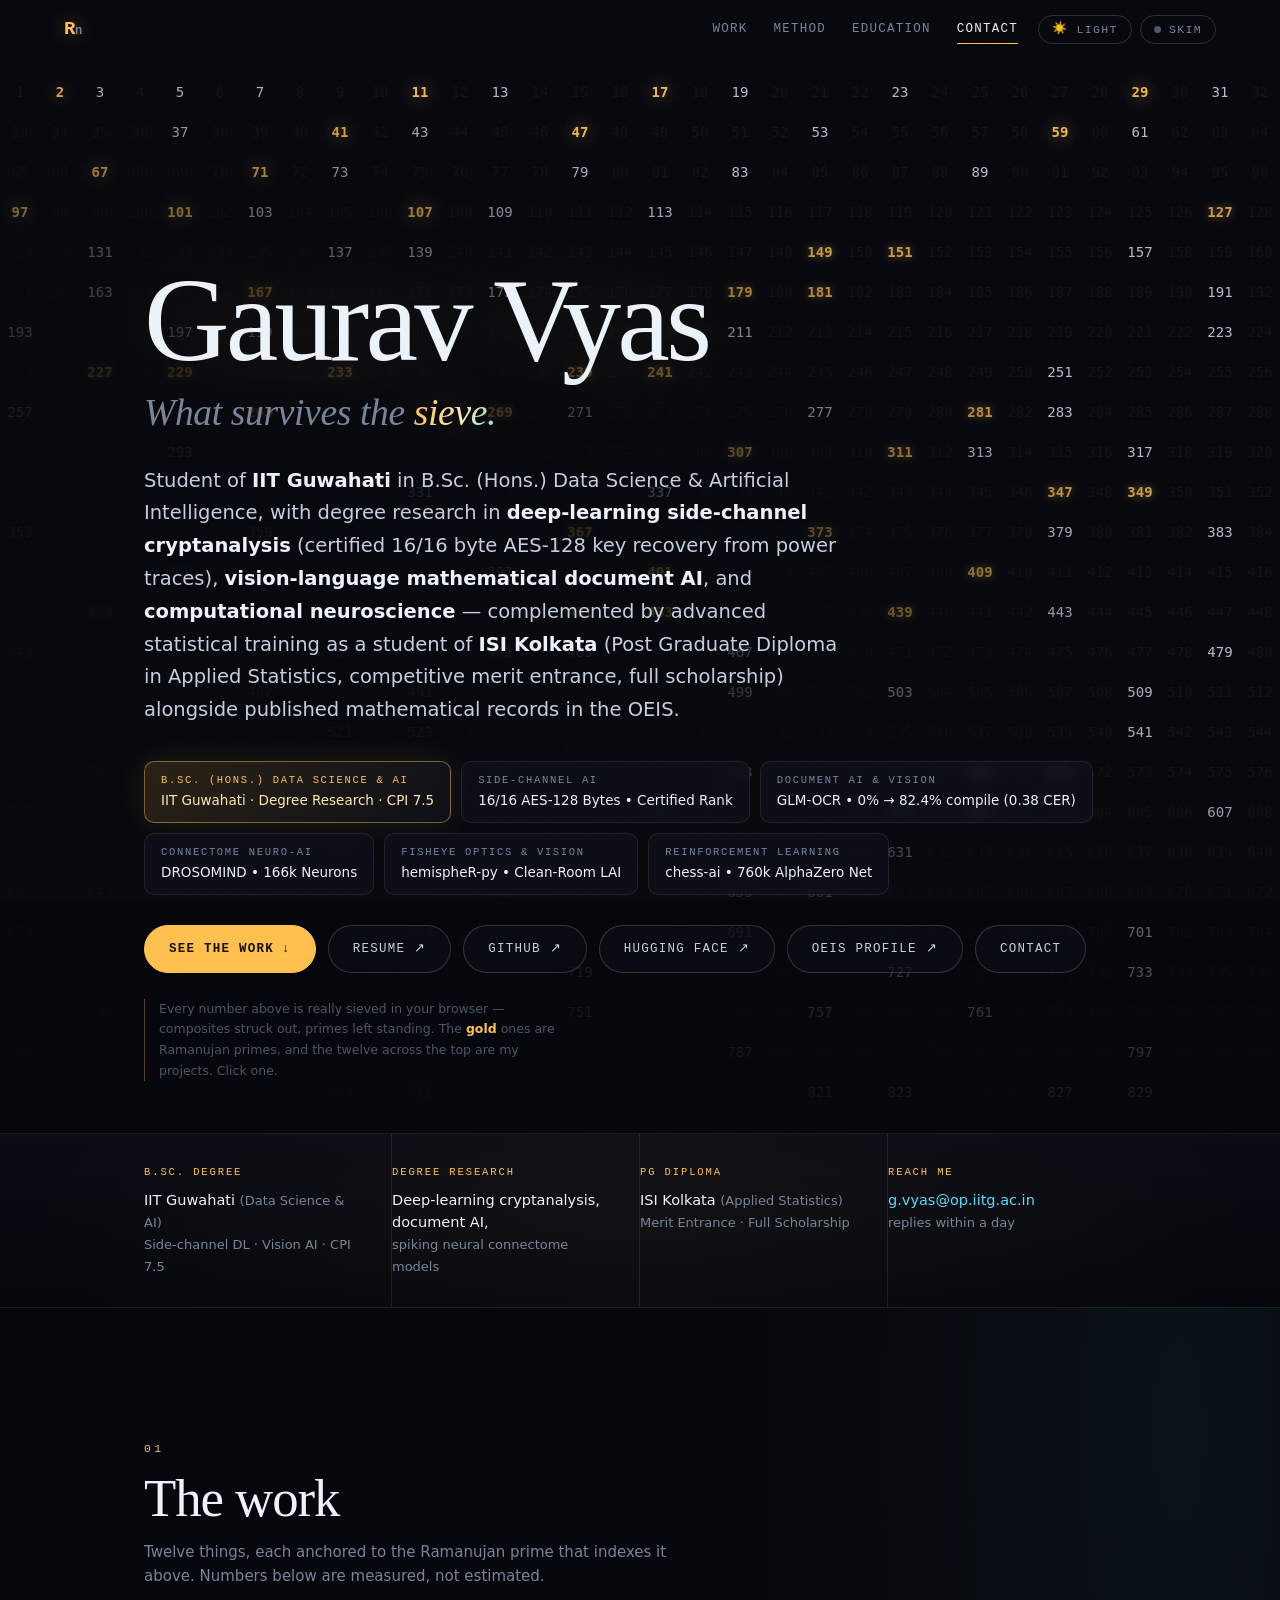
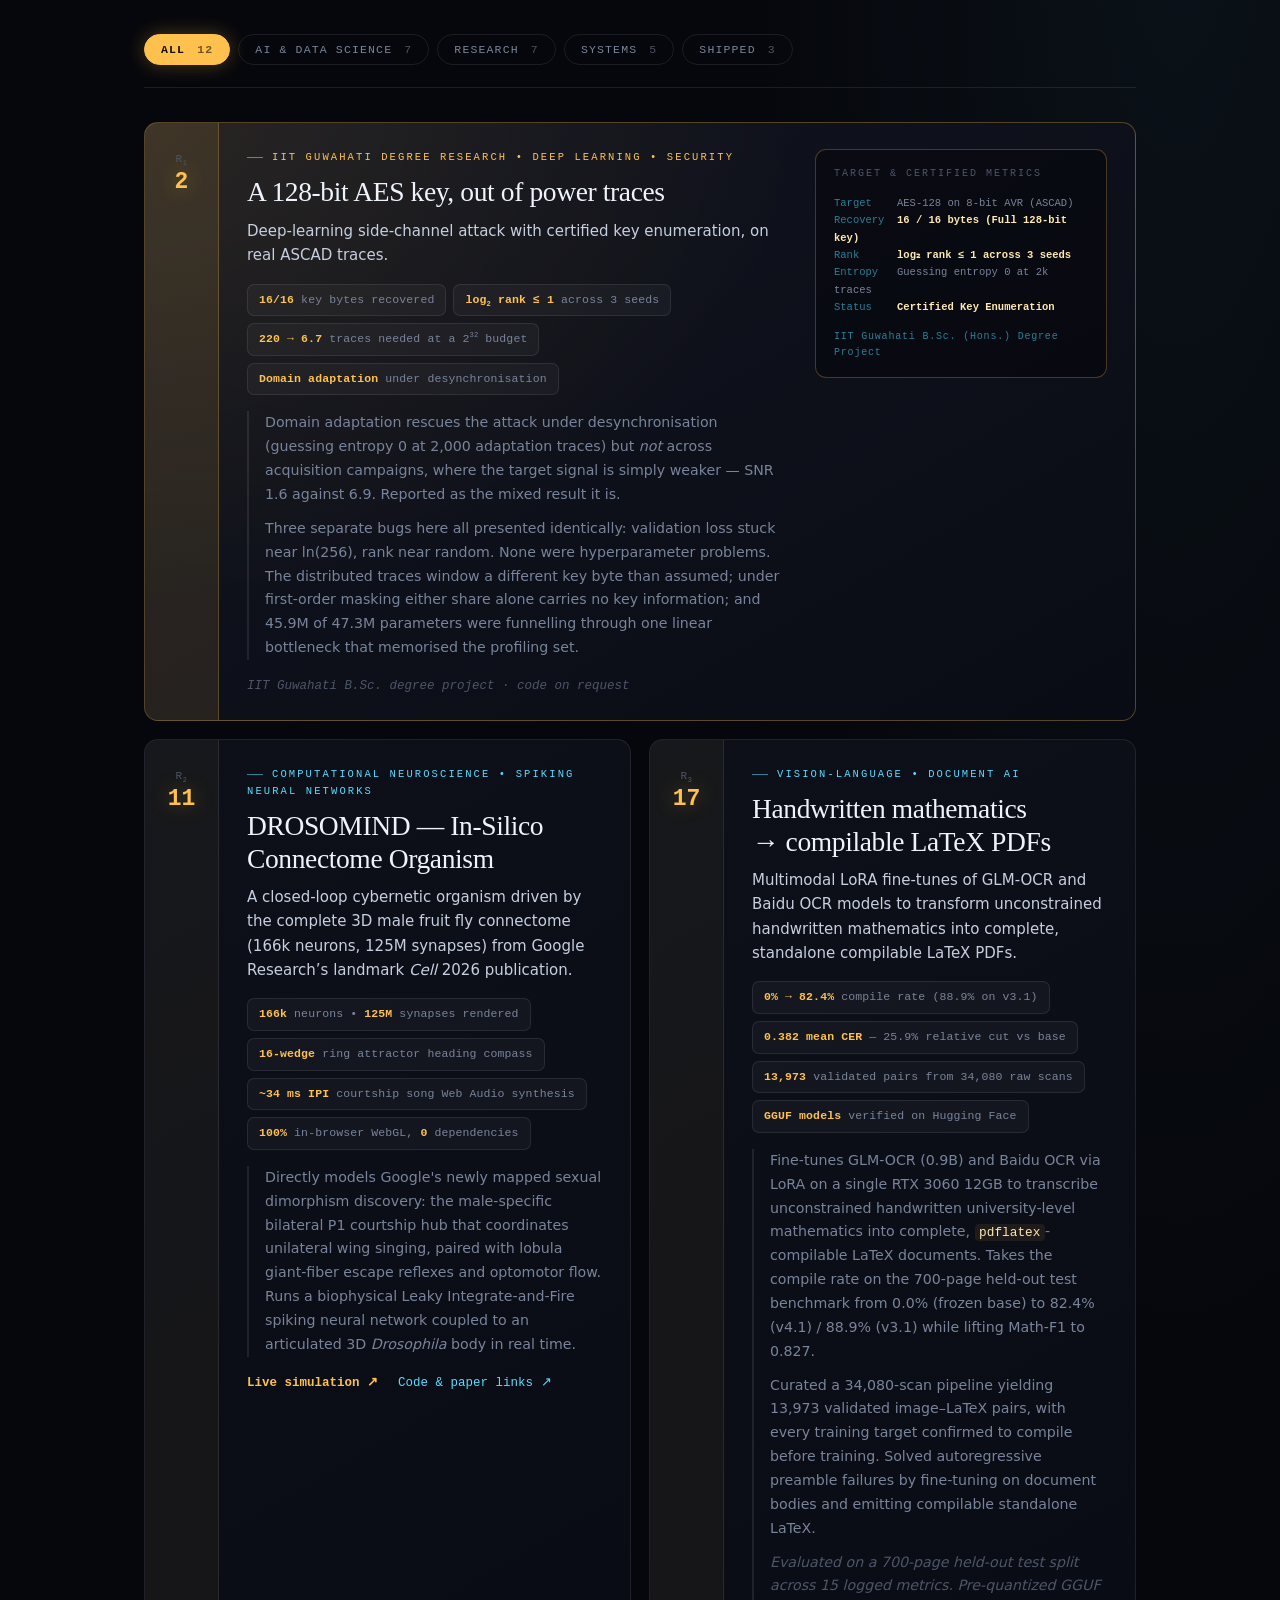
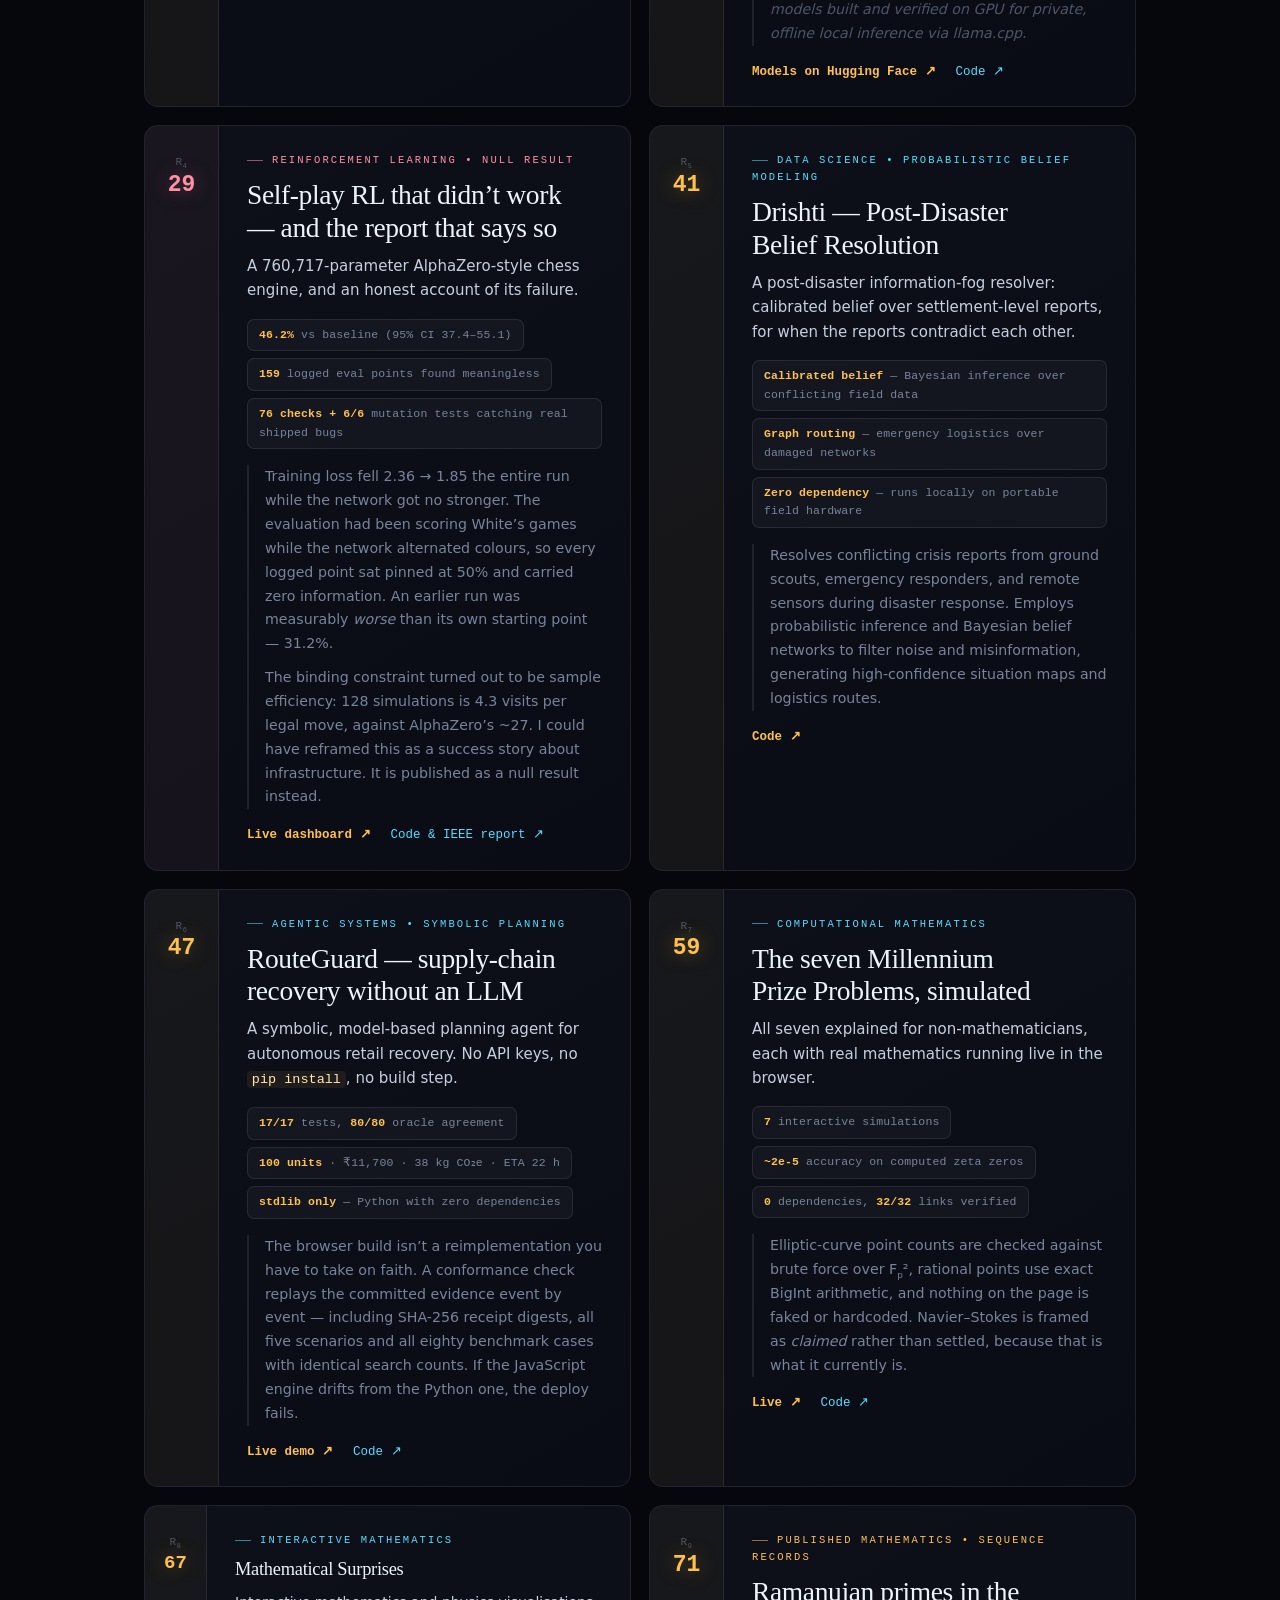
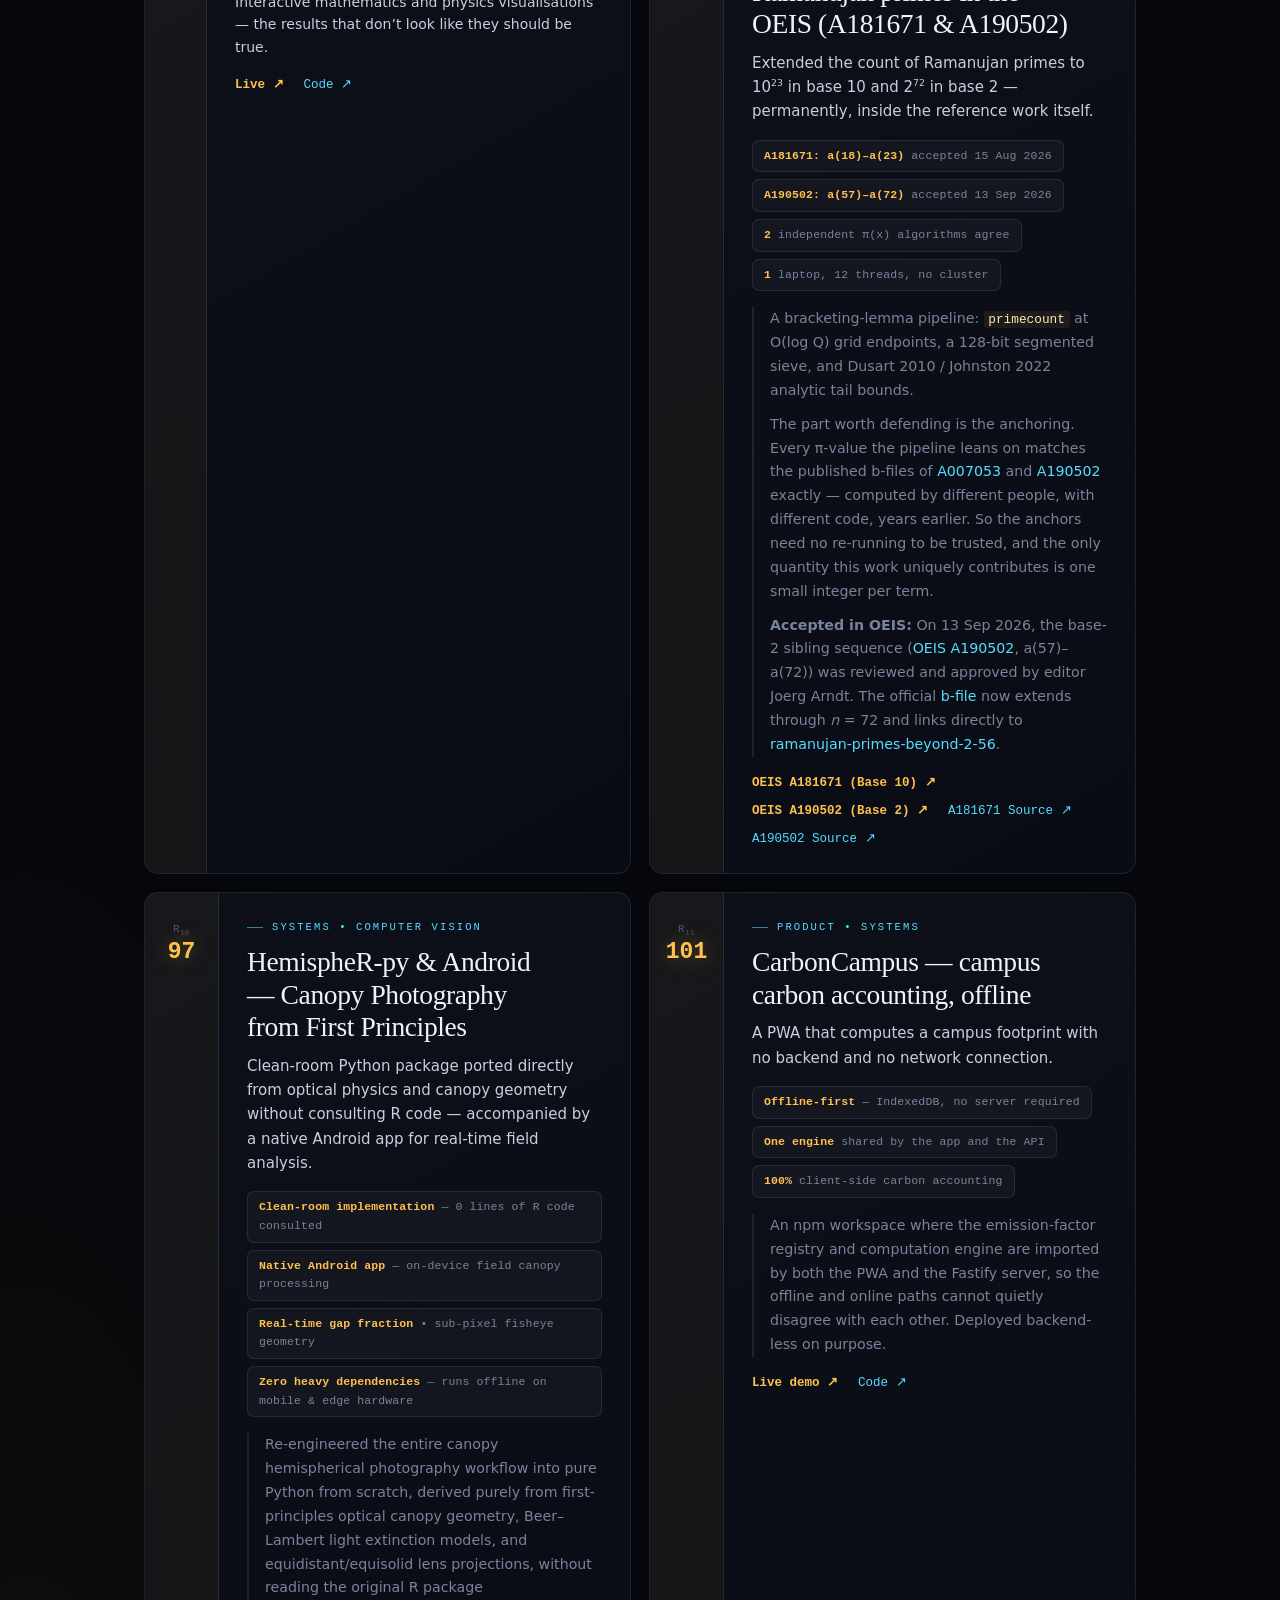
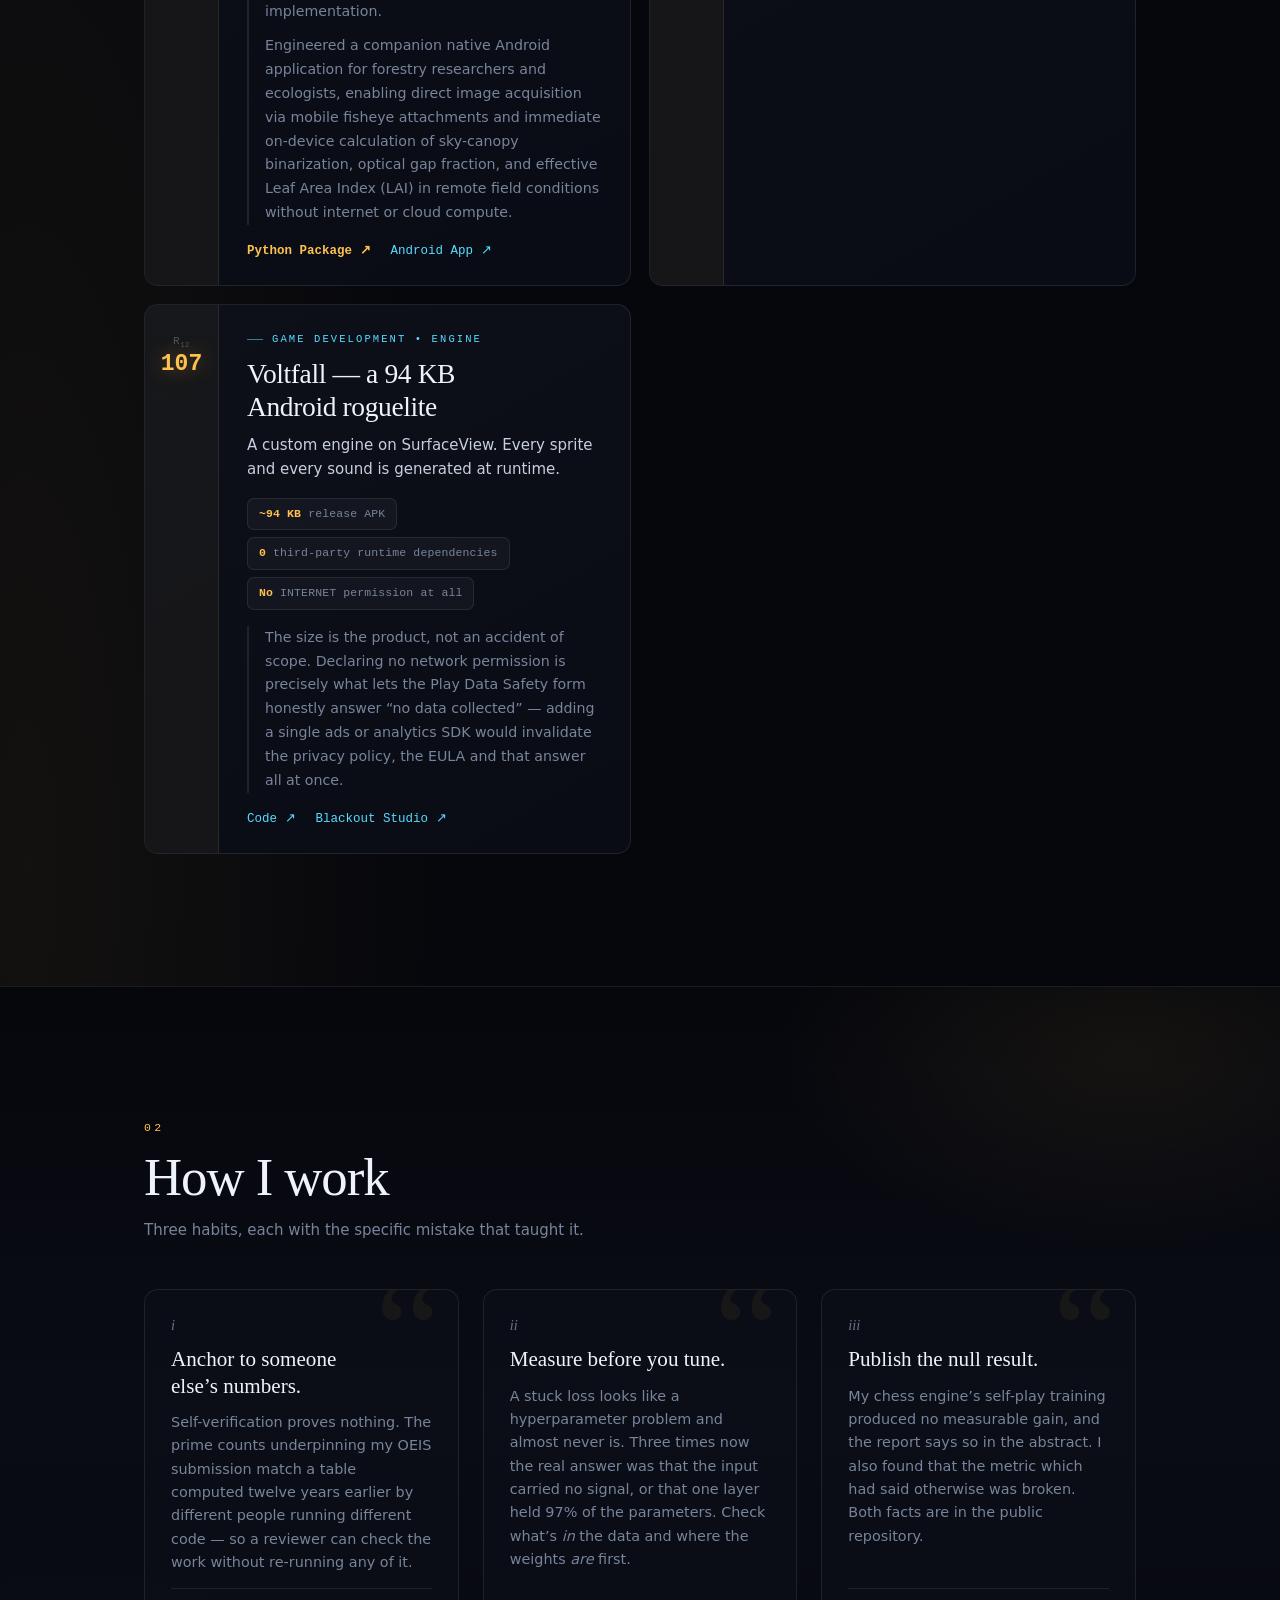
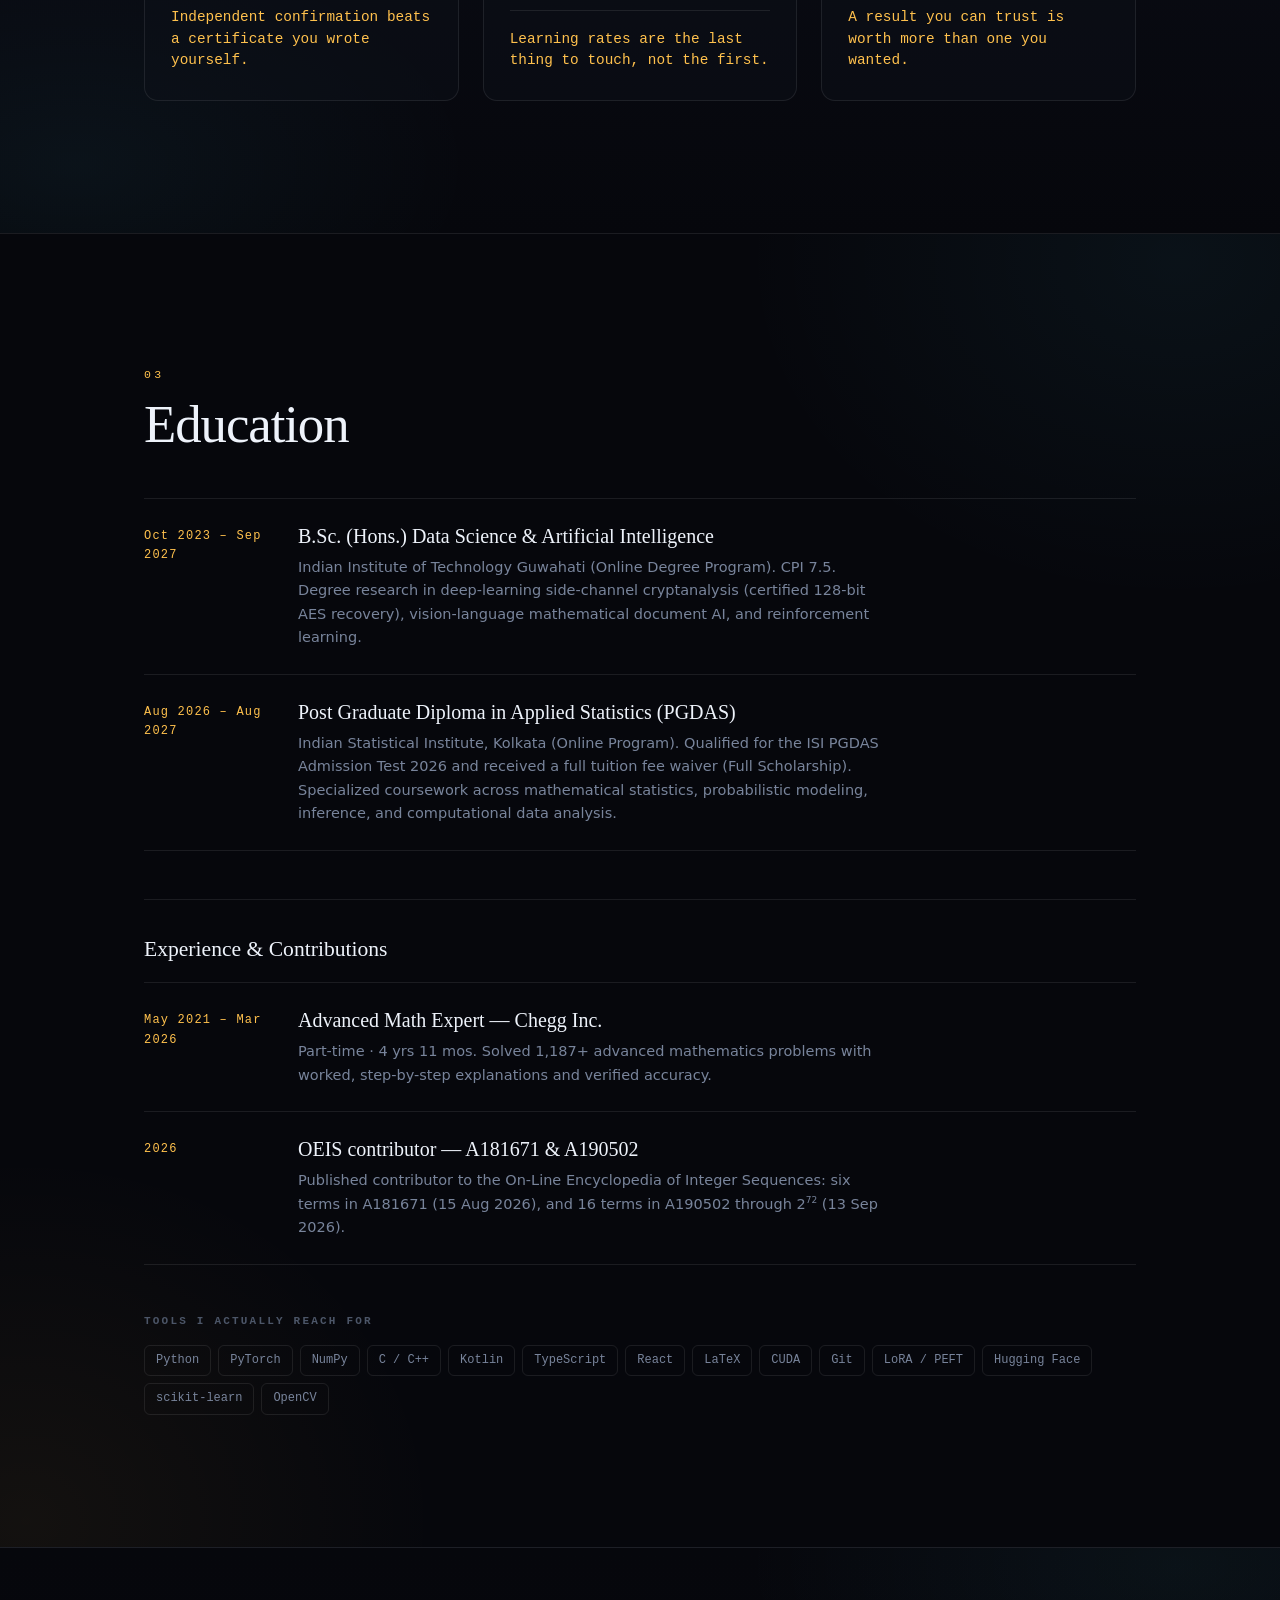
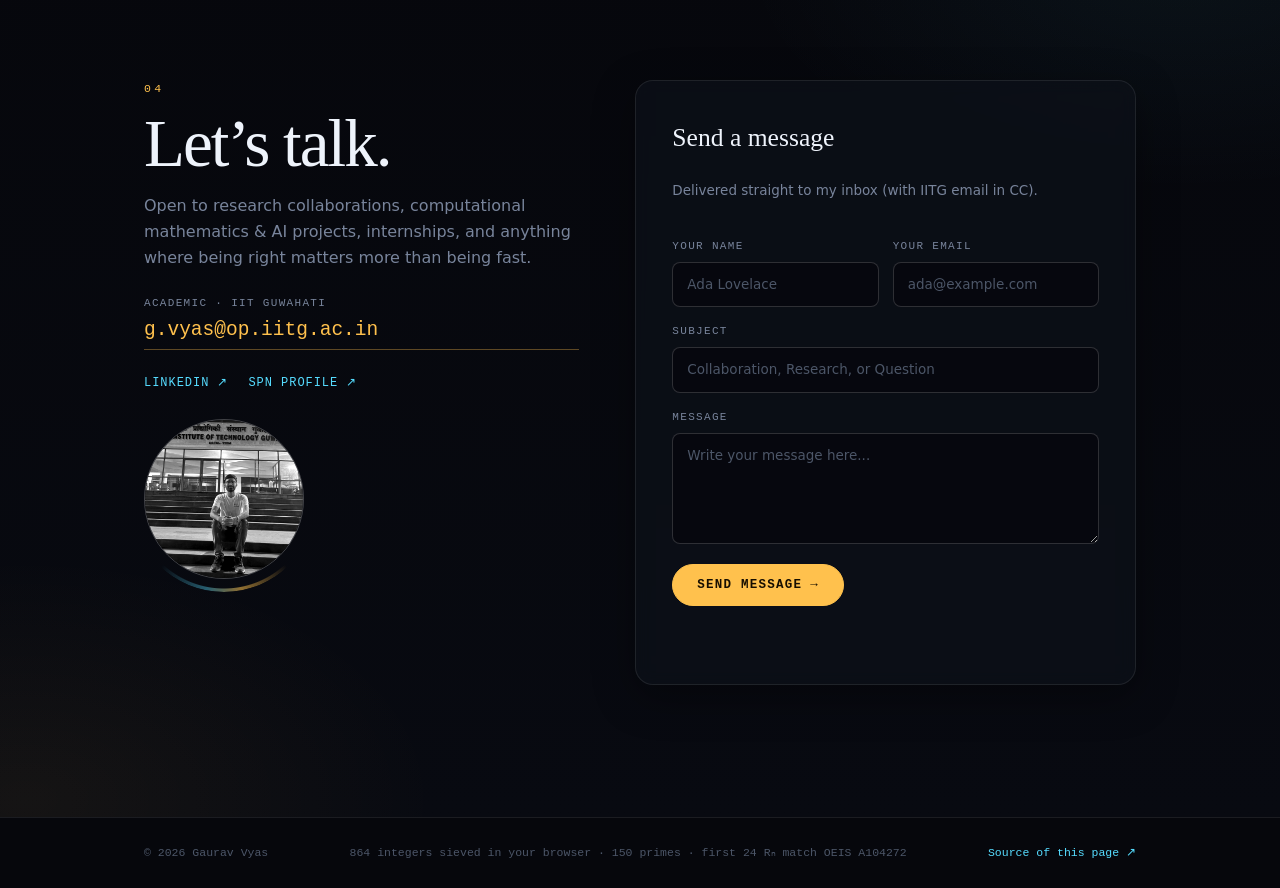
==== commit 1df2910f: "Fix light-mode vignette bleed, portrait ring shape, add mobile nav menu - Theme the hero vignette th" ====
--- a/index.html
+++ b/index.html
@@ -39,13 +39,17 @@
   <a class="mark" href="#top" aria-label="Gaurav Vyas — top of page">
     <span class="mark-glyph">R</span><span class="mark-sub">n</span>
   </a>
-  <nav class="bar-nav" aria-label="Sections">
+  <nav class="bar-nav" id="barNav" aria-label="Sections">
     <a href="#work">Work</a>
     <a href="#method">Method</a>
     <a href="#education">Education</a>
     <a href="#contact">Contact</a>
   </nav>
   <div class="bar-actions">
+    <button class="nav-toggle" id="navToggle" type="button" aria-expanded="false"
+            aria-controls="barNav" aria-label="Toggle section menu">
+      <span class="nav-toggle-icon" aria-hidden="true"></span>
+    </button>
     <button class="theme-toggle" id="themeToggle" type="button" aria-pressed="false"
             title="Toggle Light / Dark mode (press T)">
       <span class="theme-icon" aria-hidden="true">☀️</span>
--- a/assets/css/style.css
+++ b/assets/css/style.css
@@ -5,6 +5,7 @@
 
 :root{
   --ink:        #06070c;
+  --ink-rgb:    6,7,12;
   --ink-2:      #0a0c15;
   --panel:      #0d1019;
   --panel-2:    #11141f;
@@ -148,6 +149,33 @@
   display:flex; align-items:center; gap:8px;
 }
 
+/* shown only below 760px, where .bar-nav itself becomes a dropdown */
+.nav-toggle{
+  display:none;
+  align-items:center; justify-content:center;
+  width:34px; height:34px; padding:0;
+  background:transparent;
+  border:1px solid var(--line-2);
+  border-radius:999px;
+  color:var(--txt-dim);
+  cursor:pointer;
+  transition:all .25s var(--ease);
+}
+.nav-toggle:hover{ border-color:var(--gold); color:var(--txt-hi); }
+.nav-toggle-icon{ position:relative; width:15px; height:1.5px; background:currentColor; }
+.nav-toggle-icon::before,
+.nav-toggle-icon::after{
+  content:""; position:absolute; left:0; width:100%; height:1.5px;
+  background:currentColor;
+  transition:transform .25s var(--ease), top .25s var(--ease), opacity .2s var(--ease);
+}
+.nav-toggle-icon::before{ top:-5px; }
+.nav-toggle-icon::after{ top:5px; }
+.nav-toggle[aria-expanded="true"]{ border-color:var(--gold); color:var(--gold-hot); }
+.nav-toggle[aria-expanded="true"] .nav-toggle-icon{ background:transparent; }
+.nav-toggle[aria-expanded="true"] .nav-toggle-icon::before{ top:0; transform:rotate(45deg); }
+.nav-toggle[aria-expanded="true"] .nav-toggle-icon::after{ top:0; transform:rotate(-45deg); }
+
 .theme-toggle{
   display:flex; align-items:center; gap:8px;
   background:transparent;
@@ -221,8 +249,8 @@
 .hero-vignette{
   position:absolute; inset:0; z-index:-1; pointer-events:none;
   background:
-    radial-gradient(96% 66% at 4% 66%, rgba(6,7,12,.985) 0%, rgba(6,7,12,.95) 40%, rgba(6,7,12,.62) 66%, rgba(6,7,12,0) 92%),
-    linear-gradient(to bottom, rgba(6,7,12,.5) 0%, rgba(6,7,12,0) 7%, rgba(6,7,12,0) 66%, var(--ink) 100%);
+    radial-gradient(96% 66% at 4% 66%, rgba(var(--ink-rgb),.985) 0%, rgba(var(--ink-rgb),.95) 40%, rgba(var(--ink-rgb),.62) 66%, rgba(var(--ink-rgb),0) 92%),
+    linear-gradient(to bottom, rgba(var(--ink-rgb),.5) 0%, rgba(var(--ink-rgb),0) 7%, rgba(var(--ink-rgb),0) 66%, var(--ink) 100%);
 }
 
 .hero-inner{
@@ -730,7 +758,7 @@
   letter-spacing:.08em; text-transform:uppercase;
 }
 
-.portrait{ margin:0; }
+.portrait{ margin:0; display:inline-block; }
 .portrait img{
   width:clamp(110px, 18vw, 160px);
   aspect-ratio:1;
@@ -1066,11 +1094,11 @@
      the grid is dimmed everywhere below the anchor band */
   .hero-vignette{
     background:linear-gradient(to bottom,
-      rgba(6,7,12,.5) 0px,
-      rgba(6,7,12,0) 62px,
-      rgba(6,7,12,0) calc(var(--band, 300px) - 46px),
-      rgba(6,7,12,.9) calc(var(--band, 300px) + 26px),
-      rgba(6,7,12,.95) 100%);
+      rgba(var(--ink-rgb),.5) 0px,
+      rgba(var(--ink-rgb),0) 62px,
+      rgba(var(--ink-rgb),0) calc(var(--band, 300px) - 46px),
+      rgba(var(--ink-rgb),.9) calc(var(--band, 300px) + 26px),
+      rgba(var(--ink-rgb),.95) 100%);
   }
   .contact-wrap{ grid-template-columns:1fr; gap:34px; }
   .portrait{ order:-1; }
@@ -1079,7 +1107,26 @@
 }
 
 @media (max-width:760px){
-  .bar-nav{ display:none; }
+  .nav-toggle{ display:inline-flex; }
+  .bar-nav{
+    display:flex; flex-direction:column; gap:0;
+    position:absolute; top:100%; left:0; right:0;
+    margin:0; padding:2px var(--gut) 8px;
+    background:rgba(var(--ink-rgb),.97);
+    border-bottom:1px solid var(--line);
+    backdrop-filter:blur(14px) saturate(1.3);
+    -webkit-backdrop-filter:blur(14px) saturate(1.3);
+    max-height:0; overflow:hidden; opacity:0;
+    pointer-events:none;
+    transition:max-height .32s var(--ease), opacity .22s var(--ease);
+  }
+  .bar-nav a{
+    padding:13px 2px; border-top:1px solid var(--line);
+    font-size:13px;
+  }
+  .bar-nav a:first-child{ border-top:0; }
+  .bar-nav a::after{ display:none; }
+  body.nav-open .bar-nav{ max-height:70vh; opacity:1; pointer-events:auto; }
   .cards{ grid-template-columns:1fr; }
   .card, .card-compact{ grid-column:span 1; }
   .rec{ grid-template-columns:1fr; gap:8px; }
@@ -1149,6 +1196,7 @@
 /* ══════════════════ LIGHT MODE ══════════════════ */
 body.light-mode {
   --ink:        #f6f8fa;
+  --ink-rgb:    246,248,250;
   --ink-2:      #eef2f6;
   --panel:      #ffffff;
   --panel-2:    #f9fafc;
@@ -1170,10 +1218,6 @@
   --cy-rgb:     0,122,153;
   background:   #f6f8fa;
   color:        #24292f;
-}
-
-body.light-mode .hero-vignette {
-  background: radial-gradient(circle at center, transparent 40%, rgba(246,248,250,.92) 80%);
 }
 
 body.light-mode .bar {
--- a/assets/css/style.css
+++ b/assets/css/style.css
@@ -5,6 +5,7 @@
 
 :root{
   --ink:        #06070c;
+  --ink-rgb:    6,7,12;
   --ink-2:      #0a0c15;
   --panel:      #0d1019;
   --panel-2:    #11141f;
@@ -148,6 +149,33 @@
   display:flex; align-items:center; gap:8px;
 }
 
+/* shown only below 760px, where .bar-nav itself becomes a dropdown */
+.nav-toggle{
+  display:none;
+  align-items:center; justify-content:center;
+  width:34px; height:34px; padding:0;
+  background:transparent;
+  border:1px solid var(--line-2);
+  border-radius:999px;
+  color:var(--txt-dim);
+  cursor:pointer;
+  transition:all .25s var(--ease);
+}
+.nav-toggle:hover{ border-color:var(--gold); color:var(--txt-hi); }
+.nav-toggle-icon{ position:relative; width:15px; height:1.5px; background:currentColor; }
+.nav-toggle-icon::before,
+.nav-toggle-icon::after{
+  content:""; position:absolute; left:0; width:100%; height:1.5px;
+  background:currentColor;
+  transition:transform .25s var(--ease), top .25s var(--ease), opacity .2s var(--ease);
+}
+.nav-toggle-icon::before{ top:-5px; }
+.nav-toggle-icon::after{ top:5px; }
+.nav-toggle[aria-expanded="true"]{ border-color:var(--gold); color:var(--gold-hot); }
+.nav-toggle[aria-expanded="true"] .nav-toggle-icon{ background:transparent; }
+.nav-toggle[aria-expanded="true"] .nav-toggle-icon::before{ top:0; transform:rotate(45deg); }
+.nav-toggle[aria-expanded="true"] .nav-toggle-icon::after{ top:0; transform:rotate(-45deg); }
+
 .theme-toggle{
   display:flex; align-items:center; gap:8px;
   background:transparent;
@@ -221,8 +249,8 @@
 .hero-vignette{
   position:absolute; inset:0; z-index:-1; pointer-events:none;
   background:
-    radial-gradient(96% 66% at 4% 66%, rgba(6,7,12,.985) 0%, rgba(6,7,12,.95) 40%, rgba(6,7,12,.62) 66%, rgba(6,7,12,0) 92%),
-    linear-gradient(to bottom, rgba(6,7,12,.5) 0%, rgba(6,7,12,0) 7%, rgba(6,7,12,0) 66%, var(--ink) 100%);
+    radial-gradient(96% 66% at 4% 66%, rgba(var(--ink-rgb),.985) 0%, rgba(var(--ink-rgb),.95) 40%, rgba(var(--ink-rgb),.62) 66%, rgba(var(--ink-rgb),0) 92%),
+    linear-gradient(to bottom, rgba(var(--ink-rgb),.5) 0%, rgba(var(--ink-rgb),0) 7%, rgba(var(--ink-rgb),0) 66%, var(--ink) 100%);
 }
 
 .hero-inner{
@@ -730,7 +758,7 @@
   letter-spacing:.08em; text-transform:uppercase;
 }
 
-.portrait{ margin:0; }
+.portrait{ margin:0; display:inline-block; }
 .portrait img{
   width:clamp(110px, 18vw, 160px);
   aspect-ratio:1;
@@ -1066,11 +1094,11 @@
      the grid is dimmed everywhere below the anchor band */
   .hero-vignette{
     background:linear-gradient(to bottom,
-      rgba(6,7,12,.5) 0px,
-      rgba(6,7,12,0) 62px,
-      rgba(6,7,12,0) calc(var(--band, 300px) - 46px),
-      rgba(6,7,12,.9) calc(var(--band, 300px) + 26px),
-      rgba(6,7,12,.95) 100%);
+      rgba(var(--ink-rgb),.5) 0px,
+      rgba(var(--ink-rgb),0) 62px,
+      rgba(var(--ink-rgb),0) calc(var(--band, 300px) - 46px),
+      rgba(var(--ink-rgb),.9) calc(var(--band, 300px) + 26px),
+      rgba(var(--ink-rgb),.95) 100%);
   }
   .contact-wrap{ grid-template-columns:1fr; gap:34px; }
   .portrait{ order:-1; }
@@ -1079,7 +1107,26 @@
 }
 
 @media (max-width:760px){
-  .bar-nav{ display:none; }
+  .nav-toggle{ display:inline-flex; }
+  .bar-nav{
+    display:flex; flex-direction:column; gap:0;
+    position:absolute; top:100%; left:0; right:0;
+    margin:0; padding:2px var(--gut) 8px;
+    background:rgba(var(--ink-rgb),.97);
+    border-bottom:1px solid var(--line);
+    backdrop-filter:blur(14px) saturate(1.3);
+    -webkit-backdrop-filter:blur(14px) saturate(1.3);
+    max-height:0; overflow:hidden; opacity:0;
+    pointer-events:none;
+    transition:max-height .32s var(--ease), opacity .22s var(--ease);
+  }
+  .bar-nav a{
+    padding:13px 2px; border-top:1px solid var(--line);
+    font-size:13px;
+  }
+  .bar-nav a:first-child{ border-top:0; }
+  .bar-nav a::after{ display:none; }
+  body.nav-open .bar-nav{ max-height:70vh; opacity:1; pointer-events:auto; }
   .cards{ grid-template-columns:1fr; }
   .card, .card-compact{ grid-column:span 1; }
   .rec{ grid-template-columns:1fr; gap:8px; }
@@ -1149,6 +1196,7 @@
 /* ══════════════════ LIGHT MODE ══════════════════ */
 body.light-mode {
   --ink:        #f6f8fa;
+  --ink-rgb:    246,248,250;
   --ink-2:      #eef2f6;
   --panel:      #ffffff;
   --panel-2:    #f9fafc;
@@ -1170,10 +1218,6 @@
   --cy-rgb:     0,122,153;
   background:   #f6f8fa;
   color:        #24292f;
-}
-
-body.light-mode .hero-vignette {
-  background: radial-gradient(circle at center, transparent 40%, rgba(246,248,250,.92) 80%);
 }
 
 body.light-mode .bar {
